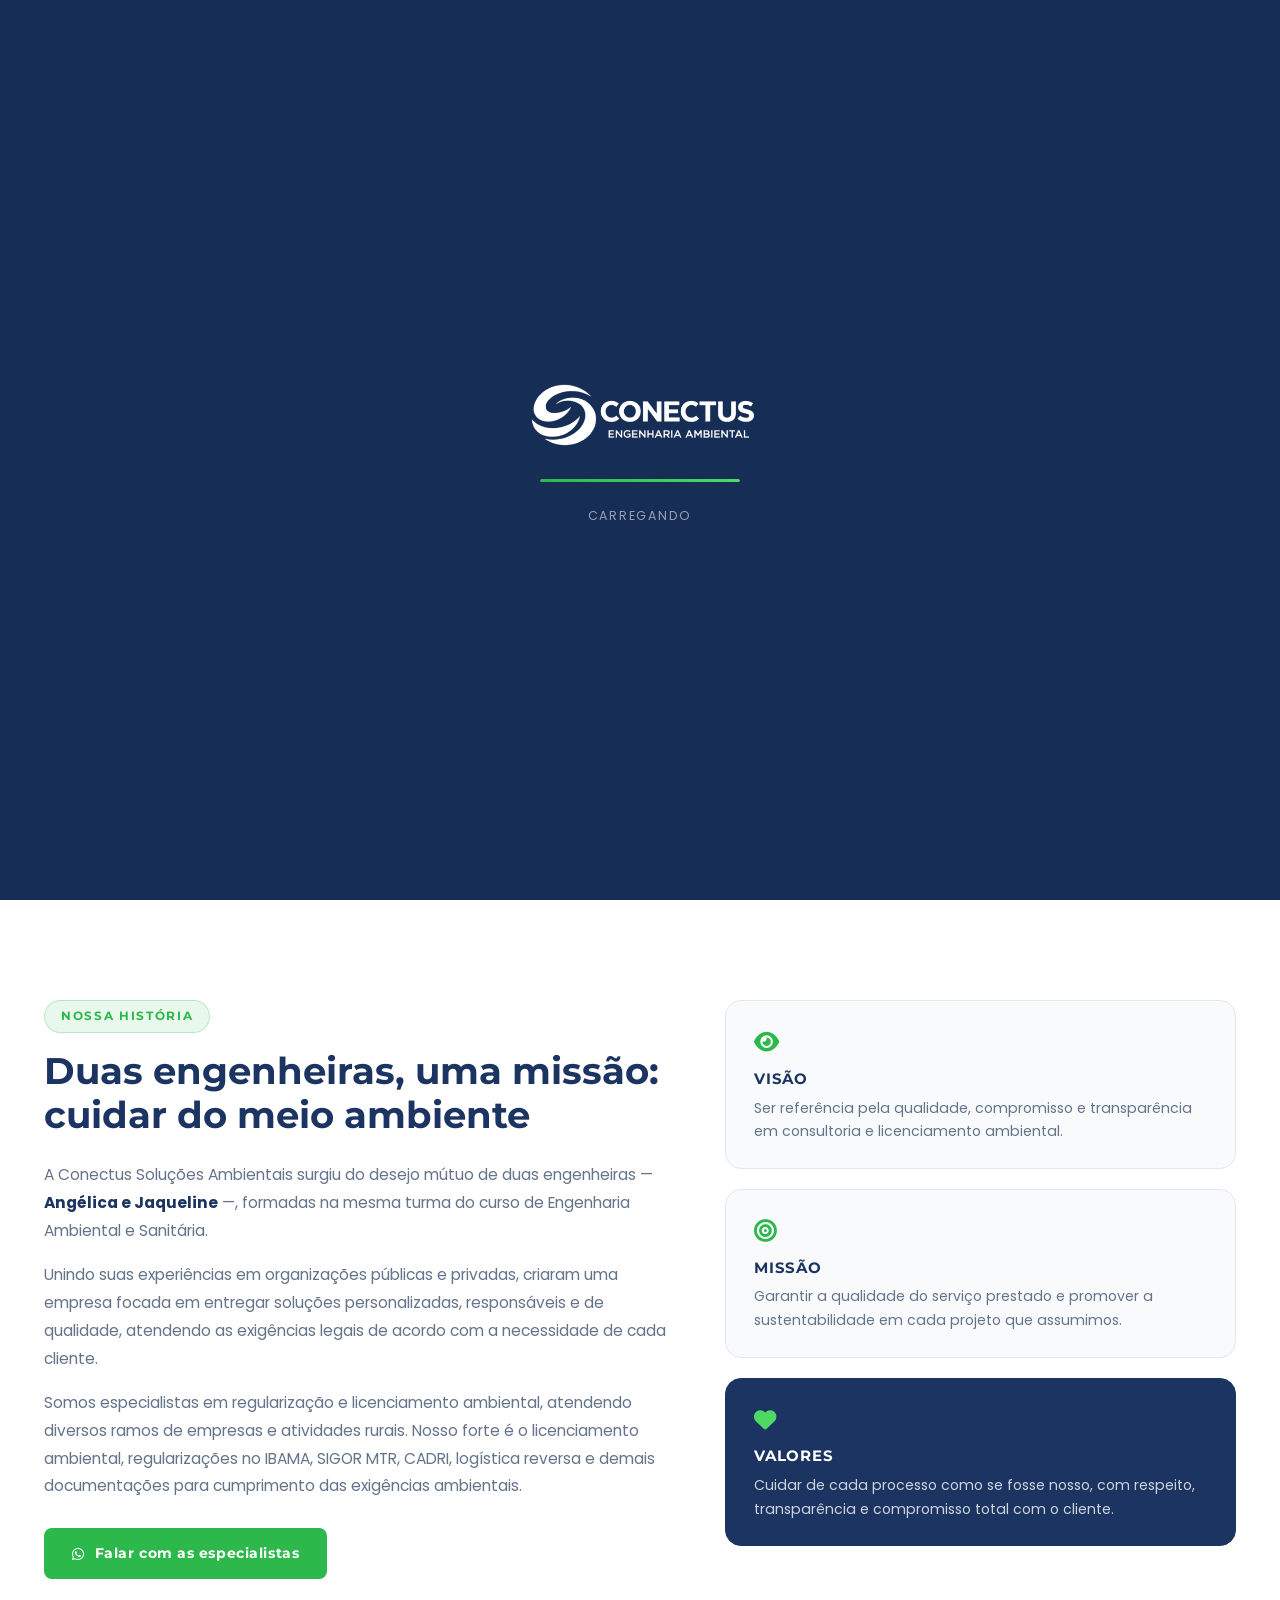
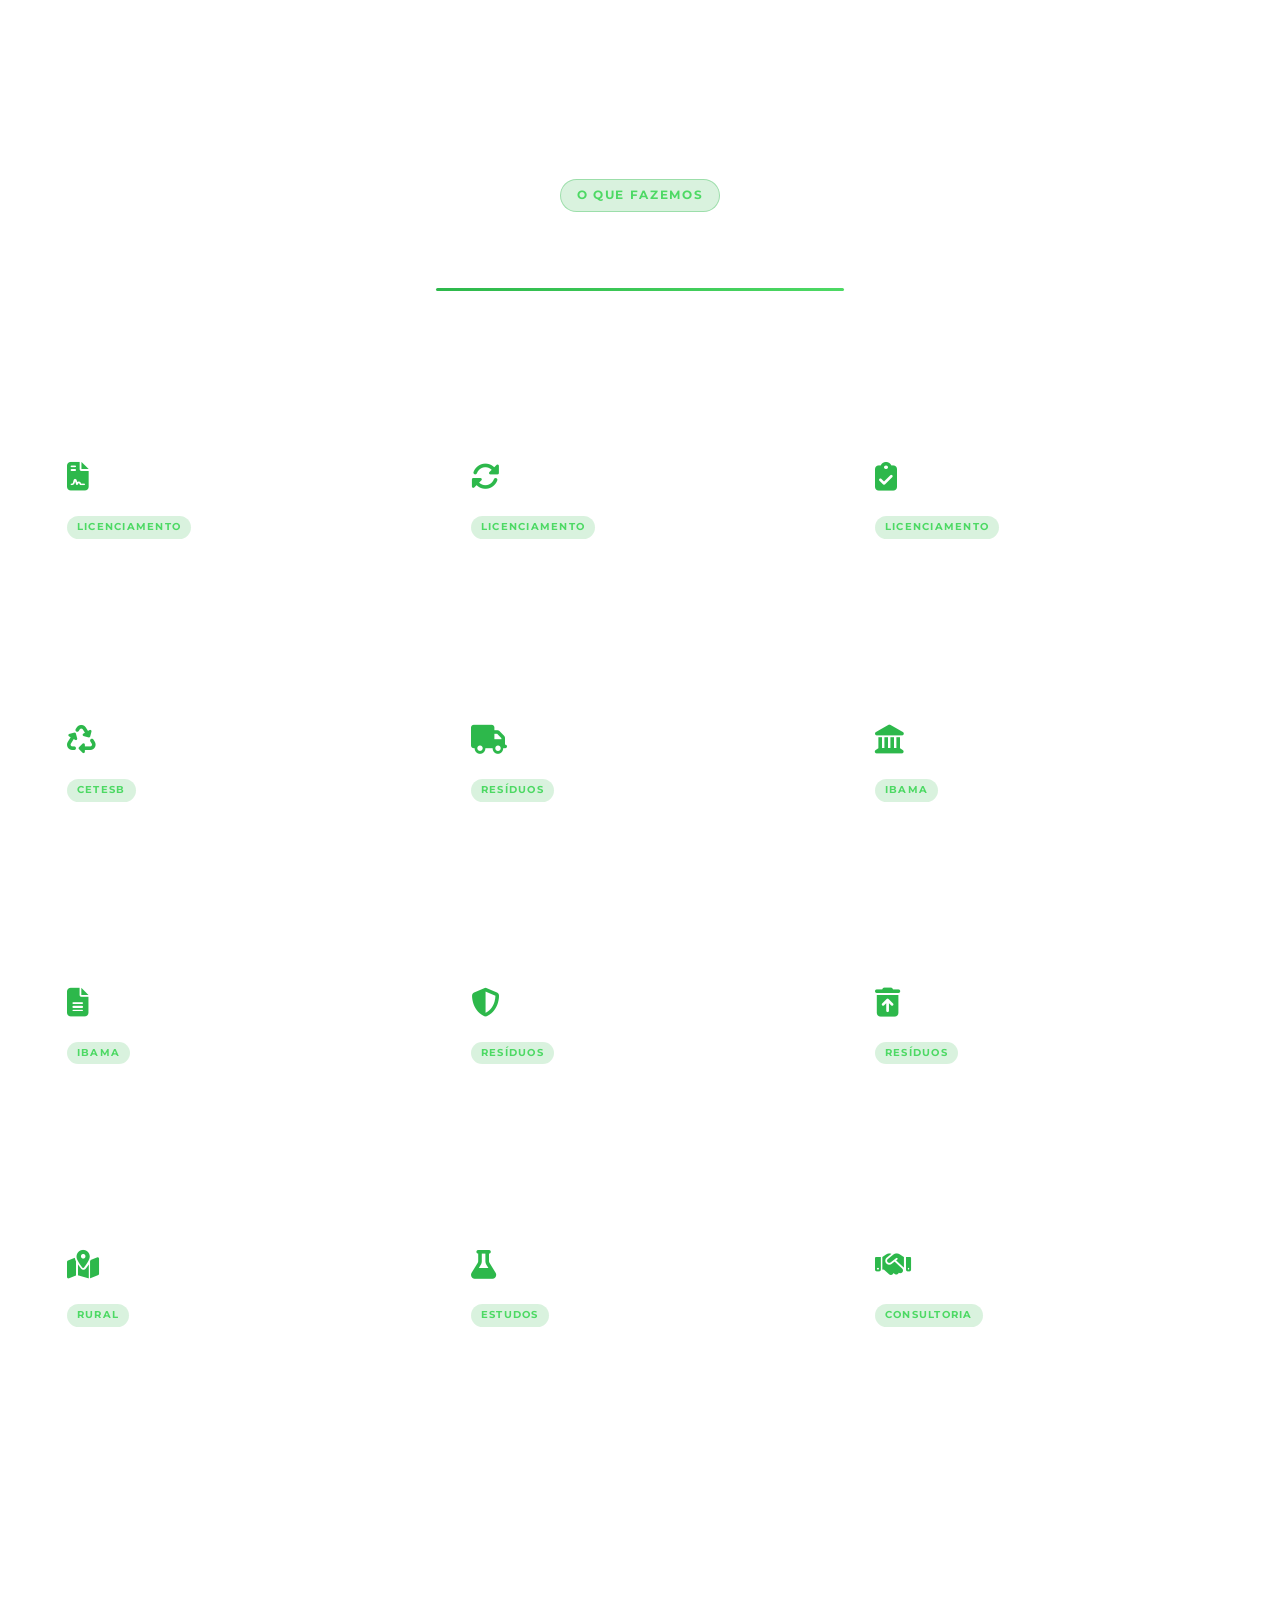
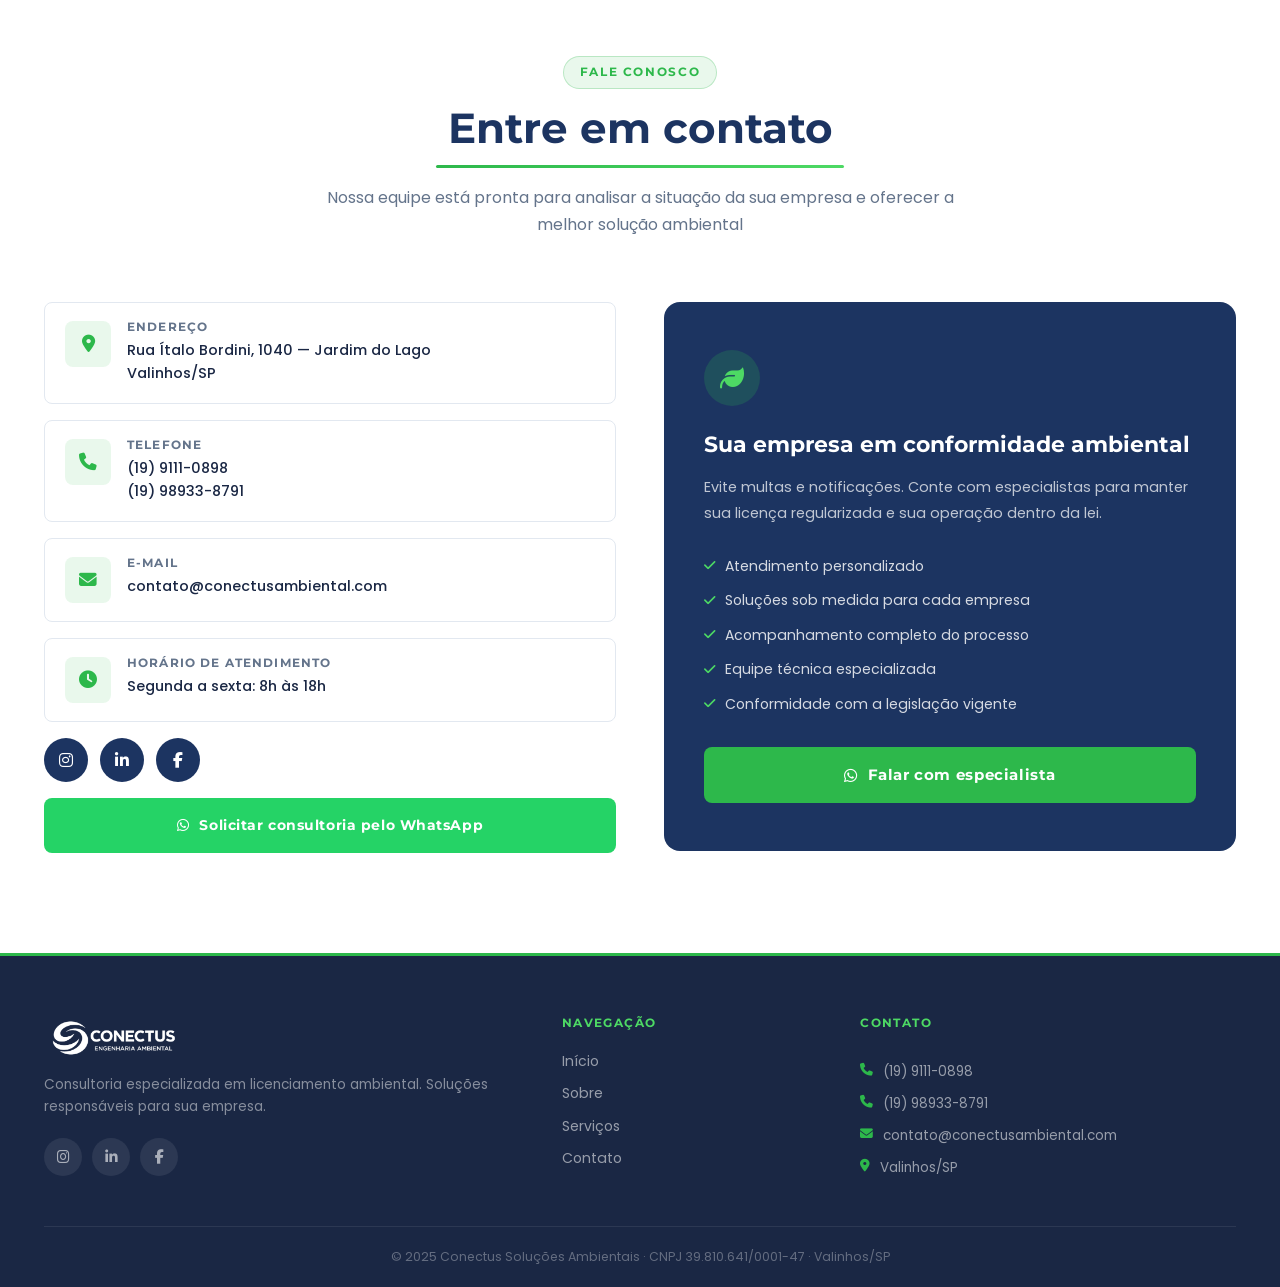
==== index.html @ 41ffc15d "update: loader com vídeo local de árvore crescendo" ====
<!DOCTYPE html>
<html lang="pt-BR">
<head>
  <meta charset="UTF-8">
  <meta name="viewport" content="width=device-width, initial-scale=1.0">
  <title>Conectus Soluções Ambientais</title>
  <meta name="description" content="Consultoria especializada em licenciamento ambiental, IBAMA, CETESB e regularização ambiental em Valinhos/SP. Soluções personalizadas e responsáveis para sua empresa.">
  <meta name="robots" content="index, follow">
  <meta name="theme-color" content="#1C3461">

  <!-- Open Graph -->
  <meta property="og:title" content="Conectus Soluções Ambientais">
  <meta property="og:description" content="Consultoria especializada em licenciamento ambiental, IBAMA, CETESB e regularização ambiental em Valinhos/SP.">
  <meta property="og:type" content="website">
  <meta property="og:url" content="https://conectusambiental.com.br/">
  <meta property="og:image" content="images/og-image.png">
  <meta property="og:locale" content="pt_BR">

  <!-- Twitter Card -->
  <meta name="twitter:card" content="summary_large_image">
  <meta name="twitter:title" content="Conectus Soluções Ambientais">
  <meta name="twitter:description" content="Consultoria especializada em licenciamento ambiental em Valinhos/SP.">
  <meta name="twitter:image" content="images/og-image.png">

  <!-- Favicon -->
  <link rel="icon" type="image/png" href="images/favicon.png">
  <link rel="apple-touch-icon" href="images/apple-touch-icon.png">

  <!-- Fonts -->
  <link rel="preconnect" href="https://fonts.googleapis.com">
  <link rel="preconnect" href="https://fonts.gstatic.com" crossorigin>
  <link href="https://fonts.googleapis.com/css2?family=Montserrat:wght@400;500;600;700;800&family=Poppins:wght@300;400;500;600&display=swap" rel="stylesheet">

  <!-- Icons -->
  <link rel="stylesheet" href="https://cdnjs.cloudflare.com/ajax/libs/font-awesome/6.5.0/css/all.min.css">

  <link rel="stylesheet" href="style.css">
</head>
<body>

  <!-- ===== LOADER ===== -->
  <div id="loader" aria-hidden="true">
    <video class="loader-video" autoplay muted loop playsinline>
      <source src="videos/Design sem nome.mp4" type="video/mp4">
    </video>
    <div class="loader-overlay"></div>
    <div class="loader-inner">
      <img src="images/logo.png" alt="Conectus Soluções Ambientais" class="loader-logo">
      <div class="loader-barra-wrap">
        <div class="loader-barra" id="loaderBarra"></div>
      </div>
      <p class="loader-txt">Carregando<span class="loader-dots"></span></p>
    </div>
  </div>

  <!-- ===== BARRA DE PROGRESSO DE SCROLL ===== -->
  <div id="scroll-progress" aria-hidden="true"></div>

  <!-- ===== HEADER ===== -->
  <header id="header">
    <div class="header-container">
      <a href="#inicio" class="logo" aria-label="Conectus Soluções Ambientais — Início">
        <img src="images/logo.png" alt="Conectus Soluções Ambientais" class="logo-img">
      </a>

      <nav class="desktop-nav" aria-label="Navegação principal">
        <a href="#inicio">Início</a>
        <a href="#sobre">Sobre</a>
        <a href="#servicos">Serviços</a>
        <a href="#contato">Contato</a>
      </nav>

      <a href="https://wa.me/5519991110898" class="header-whatsapp" target="_blank" rel="noopener noreferrer">
        <i class="fab fa-whatsapp" aria-hidden="true"></i> Fale conosco
      </a>

      <button class="menu-toggle" id="menuToggle" aria-label="Abrir menu" aria-expanded="false">
        <span></span><span></span><span></span>
      </button>
    </div>
  </header>

  <!-- ===== MENU MOBILE (irmão do header) ===== -->
  <nav id="navMenu" class="mobile-nav" aria-label="Menu mobile" aria-hidden="true">
    <a href="#inicio" class="nav-link">Início</a>
    <a href="#sobre" class="nav-link">Sobre</a>
    <a href="#servicos" class="nav-link">Serviços</a>
    <a href="#contato" class="nav-link">Contato</a>
    <a href="https://wa.me/5519991110898" class="nav-link nav-wpp" target="_blank" rel="noopener noreferrer">
      <i class="fab fa-whatsapp" aria-hidden="true"></i> WhatsApp
    </a>
  </nav>

  <!-- ===== HERO ===== -->
  <section id="inicio" class="hero">
    <div class="hero-overlay" aria-hidden="true"></div>
    <div class="hero-particulas" aria-hidden="true">
      <span></span><span></span><span></span><span></span>
      <span></span><span></span><span></span><span></span>
    </div>
    <div class="hero-conteudo">
      <div class="hero-badge">
        <i class="fas fa-leaf" aria-hidden="true"></i>
        Licenciamento ambiental especializado
      </div>
      <h1>
        <img src="images/logo.png" alt="Conectus Soluções Ambientais" class="hero-logo">
      </h1>
      <h2>Soluções responsáveis para regularização e licenciamento ambiental</h2>
      <p>Atendemos indústrias, empresas e atividades rurais com expertise técnica e compromisso com a sustentabilidade. Valinhos/SP e região.</p>
      <div class="hero-botoes">
        <a href="https://wa.me/5519991110898" class="btn-primario" target="_blank" rel="noopener noreferrer">
          <i class="fab fa-whatsapp" aria-hidden="true"></i> Solicitar consultoria
        </a>
        <a href="#servicos" class="btn-contorno">
          <i class="fas fa-th-large" aria-hidden="true"></i> Nossos serviços
        </a>
      </div>
      <div class="hero-stats">
        <div class="hero-stat">
          <strong data-target="20" data-prefix="+">+20</strong>
          <span>Tipos de serviços ambientais</span>
        </div>
        <div class="hero-stat-div" aria-hidden="true"></div>
        <div class="hero-stat">
          <strong data-target="100" data-suffix="%">100%</strong>
          <span>Soluções personalizadas</span>
        </div>
        <div class="hero-stat-div" aria-hidden="true"></div>
        <div class="hero-stat">
          <strong data-target="2">2</strong>
          <span>Engenheiras especializadas</span>
        </div>
      </div>
    </div>
  </section>

  <!-- ===== SOBRE ===== -->
  <section id="sobre" class="sobre">
    <div class="container">
      <div class="sobre-grid">

        <!-- Historia -->
        <div class="sobre-historia slide-esq">
          <span class="etiqueta">Nossa história</span>
          <h2>Duas engenheiras, uma missão: cuidar do meio ambiente</h2>
          <p>A Conectus Soluções Ambientais surgiu do desejo mútuo de duas engenheiras — <strong>Angélica e Jaqueline</strong> —, formadas na mesma turma do curso de Engenharia Ambiental e Sanitária.</p>
          <p>Unindo suas experiências em organizações públicas e privadas, criaram uma empresa focada em entregar soluções personalizadas, responsáveis e de qualidade, atendendo as exigências legais de acordo com a necessidade de cada cliente.</p>
          <p>Somos especialistas em regularização e licenciamento ambiental, atendendo diversos ramos de empresas e atividades rurais. Nosso forte é o licenciamento ambiental, regularizações no IBAMA, SIGOR MTR, CADRI, logística reversa e demais documentações para cumprimento das exigências ambientais.</p>
          <a href="https://wa.me/5519991110898" class="btn-primario" target="_blank" rel="noopener noreferrer">
            <i class="fab fa-whatsapp" aria-hidden="true"></i> Falar com as especialistas
          </a>
        </div>

        <!-- MVV -->
        <div class="sobre-mvv slide-dir">
          <div class="mvv-card fade-in">
            <div class="mvv-icone"><i class="fas fa-eye" aria-hidden="true"></i></div>
            <h3>Visão</h3>
            <p>Ser referência pela qualidade, compromisso e transparência em consultoria e licenciamento ambiental.</p>
          </div>
          <div class="mvv-card fade-in">
            <div class="mvv-icone"><i class="fas fa-bullseye" aria-hidden="true"></i></div>
            <h3>Missão</h3>
            <p>Garantir a qualidade do serviço prestado e promover a sustentabilidade em cada projeto que assumimos.</p>
          </div>
          <div class="mvv-card destaque fade-in">
            <div class="mvv-icone"><i class="fas fa-heart" aria-hidden="true"></i></div>
            <h3>Valores</h3>
            <p>Cuidar de cada processo como se fosse nosso, com respeito, transparência e compromisso total com o cliente.</p>
          </div>
        </div>

      </div>
    </div>
  </section>

  <!-- ===== SERVIÇOS ===== -->
  <section id="servicos" class="servicos">
    <div class="container">
      <div class="cabecalho-secao claro fade-in">
        <span class="etiqueta claro">O que fazemos</span>
        <h2>Serviços especializados</h2>
        <p>Soluções completas em regularização e licenciamento ambiental para empresas, indústrias e atividades rurais</p>
      </div>

      <div class="servicos-grid">

        <div class="servico-card fade-in">
          <div class="servico-icone"><i class="fas fa-file-contract" aria-hidden="true"></i></div>
          <span class="servico-categoria">Licenciamento</span>
          <h3>Licenciamento ambiental completo</h3>
          <p>Licença Prévia (LP), Licença de Instalação (LI) e Licença de Operação (LO). Acompanhamento de todo o processo junto aos órgãos competentes.</p>
        </div>

        <div class="servico-card fade-in">
          <div class="servico-icone"><i class="fas fa-rotate" aria-hidden="true"></i></div>
          <span class="servico-categoria">Licenciamento</span>
          <h3>Renovação de licença de operação</h3>
          <p>Assessoria completa para renovação da sua Licença de Operação dentro dos prazos legais, evitando multas e paralisações.</p>
        </div>

        <div class="servico-card fade-in">
          <div class="servico-icone"><i class="fas fa-clipboard-check" aria-hidden="true"></i></div>
          <span class="servico-categoria">Licenciamento</span>
          <h3>Licença simplificada e dispensa</h3>
          <p>Solicitação de Licença Simplificada e Dispensa de Licença Ambiental para atividades enquadradas nos critérios legais.</p>
        </div>

        <div class="servico-card fade-in">
          <div class="servico-icone"><i class="fas fa-recycle" aria-hidden="true"></i></div>
          <span class="servico-categoria">CETESB</span>
          <h3>CADRI (CETESB)</h3>
          <p>Solicitação do Certificado de Movimentação de Resíduos de Interesse Ambiental junto à CETESB com toda a documentação necessária.</p>
        </div>

        <div class="servico-card fade-in">
          <div class="servico-icone"><i class="fas fa-truck" aria-hidden="true"></i></div>
          <span class="servico-categoria">Resíduos</span>
          <h3>SIGOR MTR</h3>
          <p>Emissão e gestão de Manifestos de Transporte de Resíduos no sistema SIGOR/MTR do CETESB com conformidade total.</p>
        </div>

        <div class="servico-card fade-in">
          <div class="servico-icone"><i class="fas fa-landmark" aria-hidden="true"></i></div>
          <span class="servico-categoria">IBAMA</span>
          <h3>Cadastro e regularização no IBAMA</h3>
          <p>Cadastro no IBAMA, emissão de Certificado de Regularidade, regularização de taxas e atendimento a notificações e multas.</p>
        </div>

        <div class="servico-card fade-in">
          <div class="servico-icone"><i class="fas fa-file-lines" aria-hidden="true"></i></div>
          <span class="servico-categoria">IBAMA</span>
          <h3>RAPP — Relatório anual ao IBAMA</h3>
          <p>Elaboração e entrega do Relatório Anual de Atividades Potencialmente Poluidoras e Utilizadoras de Recursos Ambientais.</p>
        </div>

        <div class="servico-card fade-in">
          <div class="servico-icone"><i class="fas fa-shield-halved" aria-hidden="true"></i></div>
          <span class="servico-categoria">Resíduos</span>
          <h3>PGR (Norma P4.261 CETESB)</h3>
          <p>Elaboração do Programa de Gerenciamento de Riscos conforme exigências da norma P4.261 da CETESB.</p>
        </div>

        <div class="servico-card fade-in">
          <div class="servico-icone"><i class="fas fa-trash-can-arrow-up" aria-hidden="true"></i></div>
          <span class="servico-categoria">Resíduos</span>
          <h3>PGRS — Plano de gerenciamento de resíduos</h3>
          <p>Elaboração do Plano de Gerenciamento de Resíduos Sólidos conforme a Política Nacional de Resíduos Sólidos (Lei 12.305).</p>
        </div>

        <div class="servico-card fade-in">
          <div class="servico-icone"><i class="fas fa-map-location-dot" aria-hidden="true"></i></div>
          <span class="servico-categoria">Rural</span>
          <h3>CAR — Cadastro ambiental rural</h3>
          <p>Registro e adequação no Cadastro Ambiental Rural para propriedades e atividades agrícolas conforme o Código Florestal.</p>
        </div>

        <div class="servico-card fade-in">
          <div class="servico-icone"><i class="fas fa-flask" aria-hidden="true"></i></div>
          <span class="servico-categoria">Estudos</span>
          <h3>Estudos e projetos ambientais</h3>
          <p>Elaboração de estudos técnicos, EIA, RIMA e demais projetos ambientais exigidos pelos órgãos competentes.</p>
        </div>

        <div class="servico-card fade-in">
          <div class="servico-icone"><i class="fas fa-handshake" aria-hidden="true"></i></div>
          <span class="servico-categoria">Consultoria</span>
          <h3>Consultoria e assessoria ambiental</h3>
          <p>Orientação estratégica e acompanhamento contínuo para manter sua empresa em conformidade com a legislação ambiental.</p>
        </div>

      </div>
    </div>
  </section>

  <!-- ===== CONTATO ===== -->
  <section id="contato" class="contato">
    <div class="container">
      <div class="cabecalho-secao fade-in">
        <span class="etiqueta">Fale conosco</span>
        <h2>Entre em contato</h2>
        <p>Nossa equipe está pronta para analisar a situação da sua empresa e oferecer a melhor solução ambiental</p>
      </div>

      <div class="contato-grid">

        <!-- Info cards -->
        <div class="contato-info">

          <div class="contato-card">
            <div class="contato-icone"><i class="fas fa-map-marker-alt" aria-hidden="true"></i></div>
            <div>
              <h3>Endereço</h3>
              <p>Rua Ítalo Bordini, 1040 — Jardim do Lago<br>Valinhos/SP</p>
            </div>
          </div>

          <div class="contato-card">
            <div class="contato-icone"><i class="fas fa-phone" aria-hidden="true"></i></div>
            <div>
              <h3>Telefone</h3>
              <p>
                <a href="tel:+5519991110898">(19) 9111-0898</a><br>
                <a href="tel:+5519989338791">(19) 98933-8791</a>
              </p>
            </div>
          </div>

          <div class="contato-card">
            <div class="contato-icone"><i class="fas fa-envelope" aria-hidden="true"></i></div>
            <div>
              <h3>E-mail</h3>
              <p><a href="mailto:contato@conectusambiental.com">contato@conectusambiental.com</a></p>
            </div>
          </div>

          <div class="contato-card">
            <div class="contato-icone"><i class="fas fa-clock" aria-hidden="true"></i></div>
            <div>
              <h3>Horário de atendimento</h3>
              <p>Segunda a sexta: 8h às 18h</p>
            </div>
          </div>

          <div class="contato-redes">
            <a href="https://www.instagram.com/conectus.ambiental/" target="_blank" rel="noopener noreferrer" aria-label="Instagram da Conectus">
              <i class="fab fa-instagram" aria-hidden="true"></i>
            </a>
            <a href="https://www.linkedin.com/in/conectus-sa-b652531ab/" target="_blank" rel="noopener noreferrer" aria-label="LinkedIn da Conectus">
              <i class="fab fa-linkedin-in" aria-hidden="true"></i>
            </a>
            <a href="https://www.facebook.com/conectus.ambiental" target="_blank" rel="noopener noreferrer" aria-label="Facebook da Conectus">
              <i class="fab fa-facebook-f" aria-hidden="true"></i>
            </a>
          </div>

          <a href="https://wa.me/5519991110898" class="btn-wpp-cta" target="_blank" rel="noopener noreferrer">
            <i class="fab fa-whatsapp" aria-hidden="true"></i> Solicitar consultoria pelo WhatsApp
          </a>

        </div>

        <!-- CTA box -->
        <div class="contato-cta-box fade-in">
          <div class="cta-icone"><i class="fas fa-leaf" aria-hidden="true"></i></div>
          <h3>Sua empresa em conformidade ambiental</h3>
          <p>Evite multas e notificações. Conte com especialistas para manter sua licença regularizada e sua operação dentro da lei.</p>
          <ul class="cta-lista">
            <li><i class="fas fa-check" aria-hidden="true"></i> Atendimento personalizado</li>
            <li><i class="fas fa-check" aria-hidden="true"></i> Soluções sob medida para cada empresa</li>
            <li><i class="fas fa-check" aria-hidden="true"></i> Acompanhamento completo do processo</li>
            <li><i class="fas fa-check" aria-hidden="true"></i> Equipe técnica especializada</li>
            <li><i class="fas fa-check" aria-hidden="true"></i> Conformidade com a legislação vigente</li>
          </ul>
          <a href="https://wa.me/5519989338791" class="btn-primario btn-cta" target="_blank" rel="noopener noreferrer">
            <i class="fab fa-whatsapp" aria-hidden="true"></i> Falar com especialista
          </a>
        </div>

      </div>
    </div>
  </section>

  <!-- ===== FOOTER ===== -->
  <footer class="footer">
    <div class="container">
      <div class="footer-conteudo">

        <div class="footer-marca">
          <img src="images/logo.png" alt="Conectus Soluções Ambientais" class="footer-logo">
          <p>Consultoria especializada em licenciamento ambiental. Soluções responsáveis para sua empresa.</p>
          <div class="footer-social">
            <a href="https://www.instagram.com/conectus.ambiental/" target="_blank" rel="noopener noreferrer" aria-label="Instagram">
              <i class="fab fa-instagram" aria-hidden="true"></i>
            </a>
            <a href="https://www.linkedin.com/in/conectus-sa-b652531ab/" target="_blank" rel="noopener noreferrer" aria-label="LinkedIn">
              <i class="fab fa-linkedin-in" aria-hidden="true"></i>
            </a>
            <a href="https://www.facebook.com/conectus.ambiental" target="_blank" rel="noopener noreferrer" aria-label="Facebook">
              <i class="fab fa-facebook-f" aria-hidden="true"></i>
            </a>
          </div>
        </div>

        <div class="footer-links-col">
          <h4>Navegação</h4>
          <nav aria-label="Links do rodapé">
            <a href="#inicio">Início</a>
            <a href="#sobre">Sobre</a>
            <a href="#servicos">Serviços</a>
            <a href="#contato">Contato</a>
          </nav>
        </div>

        <div class="footer-contato-col">
          <h4>Contato</h4>
          <p><i class="fas fa-phone" aria-hidden="true"></i><a href="tel:+5519991110898">(19) 9111-0898</a></p>
          <p><i class="fas fa-phone" aria-hidden="true"></i><a href="tel:+5519989338791">(19) 98933-8791</a></p>
          <p><i class="fas fa-envelope" aria-hidden="true"></i><a href="mailto:contato@conectusambiental.com">contato@conectusambiental.com</a></p>
          <p><i class="fas fa-map-marker-alt" aria-hidden="true"></i>Valinhos/SP</p>
        </div>

      </div>
      <div class="footer-base">
        <p>© 2025 Conectus Soluções Ambientais · CNPJ 39.810.641/0001-47 · Valinhos/SP</p>
      </div>
    </div>
  </footer>

  <!-- ===== WHATSAPP FLUTUANTE ===== -->
  <a href="https://wa.me/5519991110898" class="whatsapp-flutuante" target="_blank" rel="noopener noreferrer" aria-label="Falar com a Conectus pelo WhatsApp">
    <i class="fab fa-whatsapp" aria-hidden="true"></i>
  </a>

  <!-- Rodapé MonteSite - Atualização Automática -->
  <div id="montesite-footer-badge"></div>
  <script src="https://vaabpicspdbolvutnscp.supabase.co/functions/v1/get-footer-iframe"></script>

  <script>
    // ===== LOADER =====
    const loader = document.getElementById('loader');
    const loaderBarra = document.getElementById('loaderBarra');
    if (loader && loaderBarra) {
      requestAnimationFrame(() => { loaderBarra.style.width = '100%'; });
      const tempoMinimo = new Promise(resolve => setTimeout(resolve, 4000));
      const paginaCarregada = new Promise(resolve => window.addEventListener('load', resolve, { once: true }));
      Promise.all([tempoMinimo, paginaCarregada]).then(() => {
        loader.classList.add('saindo');
        setTimeout(() => loader.remove(), 800);
      });
    }

    // ===== HEADER + SCROLL PROGRESS + ACTIVE NAV =====
    const header = document.getElementById('header');
    const progressBar = document.getElementById('scroll-progress');
    const sections = document.querySelectorAll('section[id]');
    const navLinks = document.querySelectorAll('.desktop-nav a');

    window.addEventListener('scroll', () => {
      const scrolled = window.scrollY;
      const total = document.documentElement.scrollHeight - window.innerHeight;
      if (progressBar) progressBar.style.width = (scrolled / total * 100) + '%';
      header.classList.toggle('rolado', scrolled > 60);
      let current = '';
      sections.forEach(s => { if (scrolled >= s.offsetTop - 120) current = s.getAttribute('id'); });
      navLinks.forEach(a => a.classList.toggle('ativo', a.getAttribute('href') === '#' + current));
    }, { passive: true });

    // ===== MENU MOBILE =====
    const menuToggle = document.getElementById('menuToggle');
    const navMenu = document.getElementById('navMenu');
    menuToggle.addEventListener('click', () => {
      const aberto = navMenu.classList.toggle('aberto');
      menuToggle.classList.toggle('ativo', aberto);
      menuToggle.setAttribute('aria-expanded', String(aberto));
      navMenu.setAttribute('aria-hidden', String(!aberto));
    });
    navMenu.querySelectorAll('.nav-link').forEach(link => {
      link.addEventListener('click', () => {
        navMenu.classList.remove('aberto');
        menuToggle.classList.remove('ativo');
        menuToggle.setAttribute('aria-expanded', 'false');
        navMenu.setAttribute('aria-hidden', 'true');
      });
    });

    // ===== OBSERVER GERAL (fade-in, slide-esq, slide-dir) =====
    const observer = new IntersectionObserver((entries) => {
      entries.forEach(e => {
        if (e.isIntersecting) { e.target.classList.add('visivel'); observer.unobserve(e.target); }
      });
    }, { threshold: 0.1 });
    document.querySelectorAll('.fade-in, .slide-esq, .slide-dir').forEach(el => observer.observe(el));

    // ===== STAGGER CARDS DE SERVIÇOS =====
    const servicosGrid = document.querySelector('.servicos-grid');
    if (servicosGrid) {
      new IntersectionObserver(([entry]) => {
        if (entry.isIntersecting) {
          servicosGrid.classList.add('animado');
          entry.target._obs && entry.target._obs.disconnect();
        }
      }, { threshold: 0.08 }).observe(servicosGrid);
    }

    // ===== UNDERLINE ANIMADO NOS TÍTULOS =====
    document.querySelectorAll('.cabecalho-secao').forEach(el => {
      new IntersectionObserver(([entry]) => {
        if (entry.isIntersecting) { el.classList.add('ativo'); }
      }, { threshold: 0.4 }).observe(el);
    });

    // ===== COUNTER ANIMATION =====
    function countUp(el) {
      const target = +el.dataset.target;
      const prefix = el.dataset.prefix || '';
      const suffix = el.dataset.suffix || '';
      const duration = 1600;
      const step = 16;
      const increment = target / (duration / step);
      let current = 0;
      const timer = setInterval(() => {
        current = Math.min(current + increment, target);
        el.textContent = prefix + Math.floor(current) + suffix;
        if (current >= target) clearInterval(timer);
      }, step);
    }
    document.querySelectorAll('[data-target]').forEach(el => {
      new IntersectionObserver(([entry]) => {
        if (entry.isIntersecting) { countUp(el); }
      }, { threshold: 0.5 }).observe(el);
    });

    // ===== RIPPLE =====
    document.querySelectorAll('.btn-primario, .btn-contorno, .btn-wpp-cta').forEach(btn => {
      btn.addEventListener('click', function(e) {
        const r = document.createElement('span');
        r.className = 'ripple';
        const rect = this.getBoundingClientRect();
        const size = Math.max(rect.width, rect.height);
        r.style.cssText = `width:${size}px;height:${size}px;left:${e.clientX - rect.left - size / 2}px;top:${e.clientY - rect.top - size / 2}px`;
        this.appendChild(r);
        setTimeout(() => r.remove(), 700);
      });
    });

    // ===== SITE PRONTO =====
    window.addEventListener('load', () => document.body.classList.add('site-pronto'));
  </script>
</body>
</html>
---- style.css ----
/* ============================================================
   Conectus Soluções Ambientais — CSS Principal
   Paleta: Azul #1C3461 · Verde #2DB84B · Branco #FFFFFF
   Fontes: Montserrat (títulos) + Poppins (corpo)
   ============================================================ */

/* ===== RESET & VARIÁVEIS ===== */
*, *::before, *::after { margin: 0; padding: 0; box-sizing: border-box; }

:root {
  --azul:         #1C3461;
  --azul-medio:   #2452A5;
  --azul-claro:   #3B82F6;
  --azul-bg:      #EFF6FF;

  --verde:        #2DB84B;
  --verde-escuro: #1E8A35;
  --verde-claro:  #4DD964;
  --verde-bg:     rgba(45, 184, 75, 0.10);

  --branco:       #FFFFFF;
  --branco-off:   #F8FAFC;
  --cinza-bg:     #F1F5F9;
  --cinza-claro:  #94A3B8;
  --cinza:        #64748B;
  --cinza-escuro: #334155;
  --texto:        #1A2744;

  --fonte-titulo: 'Montserrat', sans-serif;
  --fonte-corpo:  'Poppins', sans-serif;

  --radius:    8px;
  --radius-lg: 16px;
  --sombra:    0 4px 20px rgba(0,0,0,0.08);
  --sombra-lg: 0 8px 40px rgba(0,0,0,0.12);
  --transicao: 0.3s ease;
}

html {
  scroll-behavior: smooth;
  scroll-padding-top: 80px;
  overflow-x: hidden;
}

body {
  font-family: var(--fonte-corpo);
  background: var(--branco);
  color: var(--texto);
  line-height: 1.6;
  overflow-x: hidden;
}

/* ===== TIPOGRAFIA ===== */
h1, h2, h3, h4 {
  font-family: var(--fonte-titulo);
  font-weight: 700;
  line-height: 1.2;
}

a { text-decoration: none; color: inherit; }
img { display: block; max-width: 100%; }
button { cursor: pointer; border: none; background: none; font-family: inherit; }

/* ===== CONTAINER ===== */
.container {
  width: 100%;
  max-width: 1240px;
  margin: 0 auto;
  padding: 0 24px;
}

/* ===== ETIQUETA ===== */
.etiqueta {
  display: inline-block;
  font-family: var(--fonte-titulo);
  font-size: 0.74rem;
  font-weight: 700;
  letter-spacing: 0.14em;
  text-transform: uppercase;
  color: var(--verde);
  background: var(--verde-bg);
  padding: 6px 16px;
  border-radius: 99px;
  border: 1px solid rgba(45, 184, 75, 0.25);
  margin-bottom: 16px;
}
.etiqueta.claro {
  color: var(--verde-claro);
  background: rgba(45, 184, 75, 0.18);
  border-color: rgba(45, 184, 75, 0.35);
}

/* ===== CABEÇALHO DE SEÇÃO ===== */
.cabecalho-secao {
  text-align: center;
  max-width: 680px;
  margin: 0 auto 64px;
}
.cabecalho-secao h2 {
  font-size: clamp(1.8rem, 4vw, 2.6rem);
  color: var(--azul);
  margin-bottom: 16px;
  line-height: 1.15;
}
.cabecalho-secao.claro h2 { color: var(--branco); }
.cabecalho-secao p {
  color: var(--cinza);
  font-size: 1rem;
  line-height: 1.7;
}
.cabecalho-secao.claro p { color: rgba(255,255,255,0.72); }

/* ===== BOTÕES ===== */
.btn-primario,
.btn-contorno {
  display: inline-flex;
  align-items: center;
  gap: 10px;
  padding: 14px 28px;
  border-radius: var(--radius);
  font-family: var(--fonte-titulo);
  font-size: 0.88rem;
  font-weight: 700;
  letter-spacing: 0.04em;
  cursor: pointer;
  transition: transform var(--transicao), box-shadow var(--transicao), background var(--transicao);
  position: relative;
  overflow: hidden;
}
.btn-primario {
  background: var(--verde);
  color: var(--branco);
}
.btn-primario:hover {
  background: var(--verde-escuro);
  transform: translateY(-2px);
  box-shadow: 0 6px 24px rgba(45, 184, 75, 0.4);
}
.btn-contorno {
  background: transparent;
  color: var(--branco);
  border: 2px solid rgba(255,255,255,0.5);
}
.btn-contorno:hover {
  border-color: var(--branco);
  background: rgba(255,255,255,0.12);
  transform: translateY(-2px);
}

/* Ripple */
.ripple {
  position: absolute;
  border-radius: 50%;
  background: rgba(255,255,255,0.28);
  transform: scale(0);
  animation: rippleAnim 0.65s linear;
  pointer-events: none;
}
@keyframes rippleAnim { to { transform: scale(4); opacity: 0; } }

/* ===== FADE-IN ===== */
.fade-in {
  opacity: 0;
  transform: translateY(24px);
  transition: opacity 0.65s ease, transform 0.65s ease;
}
.fade-in.visivel {
  opacity: 1;
  transform: none;
}
@media (prefers-reduced-motion: reduce) {
  .fade-in, .fade-in.visivel { opacity: 1; transform: none; transition: none; }
}

/* ===== HEADER ===== */
#header {
  position: fixed;
  top: 0; left: 0; right: 0;
  z-index: 1000;
  background: transparent;
  transition: background var(--transicao), box-shadow var(--transicao), backdrop-filter var(--transicao);
}
#header.rolado {
  background: rgba(28, 52, 97, 0.96);
  backdrop-filter: blur(14px);
  box-shadow: 0 2px 24px rgba(0,0,0,0.22);
}

.header-container {
  display: flex;
  align-items: center;
  justify-content: space-between;
  gap: 24px;
  padding: 18px 24px;
  max-width: 1240px;
  margin: 0 auto;
}

.logo-img {
  height: 48px;
  width: auto;
  filter: brightness(0) invert(1);
  transition: opacity var(--transicao);
}
.logo:hover .logo-img { opacity: 0.85; }

.desktop-nav {
  display: flex;
  gap: 36px;
}
.desktop-nav a {
  font-family: var(--fonte-titulo);
  font-size: 0.82rem;
  font-weight: 600;
  letter-spacing: 0.08em;
  text-transform: uppercase;
  color: rgba(255,255,255,0.82);
  position: relative;
  padding-bottom: 4px;
  transition: color var(--transicao);
}
.desktop-nav a::after {
  content: '';
  position: absolute;
  bottom: 0; left: 0;
  width: 0; height: 2px;
  background: var(--verde);
  transition: width var(--transicao);
}
.desktop-nav a:hover,
.desktop-nav a.ativo { color: var(--branco); }
.desktop-nav a:hover::after,
.desktop-nav a.ativo::after { width: 100%; }

.header-whatsapp {
  display: flex;
  align-items: center;
  gap: 8px;
  background: var(--verde);
  color: var(--branco);
  font-family: var(--fonte-titulo);
  font-size: 0.8rem;
  font-weight: 700;
  letter-spacing: 0.05em;
  text-transform: uppercase;
  padding: 10px 20px;
  border-radius: var(--radius);
  transition: background var(--transicao), transform var(--transicao), box-shadow var(--transicao);
}
.header-whatsapp:hover {
  background: var(--verde-escuro);
  transform: translateY(-1px);
  box-shadow: 0 4px 16px rgba(45, 184, 75, 0.4);
}

/* ===== MENU TOGGLE ===== */
.menu-toggle {
  display: none;
  flex-direction: column;
  gap: 5px;
  padding: 4px;
  z-index: 1001;
}
.menu-toggle span {
  display: block;
  width: 26px;
  height: 2px;
  background: var(--branco);
  border-radius: 2px;
  transition: transform 0.35s ease, opacity 0.35s ease;
}
.menu-toggle.ativo span:nth-child(1) { transform: translateY(7px) rotate(45deg); }
.menu-toggle.ativo span:nth-child(2) { opacity: 0; }
.menu-toggle.ativo span:nth-child(3) { transform: translateY(-7px) rotate(-45deg); }

/* ===== MENU MOBILE ===== */
.mobile-nav {
  position: fixed;
  top: 0; right: -100%;
  width: min(320px, 85vw);
  height: 100dvh;
  background: var(--azul);
  display: flex;
  flex-direction: column;
  justify-content: center;
  align-items: center;
  gap: 6px;
  z-index: 999;
  transition: right 0.4s cubic-bezier(0.4, 0, 0.2, 1);
  border-left: 3px solid var(--verde);
}
.mobile-nav.aberto { right: 0; }

.mobile-nav .nav-link {
  font-family: var(--fonte-titulo);
  font-size: 1.15rem;
  font-weight: 700;
  letter-spacing: 0.08em;
  text-transform: uppercase;
  color: rgba(255,255,255,0.8);
  padding: 12px 40px;
  width: 100%;
  text-align: center;
  transition: color var(--transicao), background var(--transicao);
}
.mobile-nav .nav-link:hover {
  color: var(--branco);
  background: rgba(45, 184, 75, 0.15);
}
.mobile-nav .nav-wpp {
  margin-top: 16px;
  color: var(--verde-claro) !important;
  font-size: 1rem !important;
  display: flex;
  align-items: center;
  justify-content: center;
  gap: 8px;
}

/* ===== HERO ===== */
.hero {
  position: relative;
  min-height: 100dvh;
  display: flex;
  align-items: center;
  padding: 120px 0 80px;
  background:
    linear-gradient(135deg, rgba(28, 52, 97, 0.93) 0%, rgba(28, 52, 97, 0.72) 100%),
    url('https://images.unsplash.com/photo-1448375240586-882707db888b?w=1920&q=80&auto=format&fit=crop')
    center / cover no-repeat;
  background-attachment: fixed, fixed;
}

.hero-overlay {
  position: absolute;
  inset: 0;
  background:
    radial-gradient(ellipse at 75% 50%, rgba(45, 184, 75, 0.14) 0%, transparent 58%),
    linear-gradient(to bottom, transparent 55%, rgba(28, 52, 97, 0.35) 100%);
  pointer-events: none;
}

.hero-conteudo {
  position: relative;
  z-index: 1;
  width: 100%;
  max-width: 1240px;
  margin: 0 auto;
  padding: 0 24px;
}

.hero-badge {
  display: inline-flex;
  align-items: center;
  gap: 8px;
  font-family: var(--fonte-titulo);
  font-size: 0.74rem;
  font-weight: 700;
  letter-spacing: 0.14em;
  text-transform: uppercase;
  color: var(--verde-claro);
  background: rgba(45, 184, 75, 0.18);
  border: 1px solid rgba(45, 184, 75, 0.38);
  padding: 8px 20px;
  border-radius: 99px;
  margin-bottom: 28px;
}

.hero-logo {
  height: 80px;
  width: auto;
  filter: brightness(0) invert(1);
  margin-bottom: 28px;
}

.hero h2 {
  font-size: clamp(1.8rem, 4.5vw, 3.2rem);
  font-weight: 700;
  color: var(--branco);
  max-width: 700px;
  margin-bottom: 20px;
  line-height: 1.15;
}

.hero > .hero-conteudo > p {
  font-size: clamp(0.95rem, 1.8vw, 1.05rem);
  color: rgba(255,255,255,0.76);
  max-width: 540px;
  margin-bottom: 36px;
  line-height: 1.78;
}

.hero-botoes {
  display: flex;
  gap: 16px;
  flex-wrap: wrap;
  margin-bottom: 60px;
}

.hero-stats {
  display: flex;
  align-items: center;
  gap: 36px;
  flex-wrap: wrap;
}
.hero-stat strong {
  display: block;
  font-family: var(--fonte-titulo);
  font-size: 2rem;
  font-weight: 800;
  color: var(--verde-claro);
  line-height: 1;
}
.hero-stat span {
  font-size: 0.76rem;
  color: rgba(255,255,255,0.62);
  text-transform: uppercase;
  letter-spacing: 0.07em;
}
.hero-stat-div {
  width: 1px;
  height: 40px;
  background: rgba(255,255,255,0.2);
}

/* Hero animations */
.hero-badge,
.hero h1,
.hero h2,
.hero > .hero-conteudo > p,
.hero-botoes,
.hero-stats { opacity: 0; }

.site-pronto .hero-badge { animation: subirFade 0.6s ease both 0.08s; }
.site-pronto .hero h1    { animation: subirFade 0.65s ease both 0.22s; }
.site-pronto .hero h2    { animation: subirFade 0.7s ease both 0.38s; }
.site-pronto .hero > .hero-conteudo > p { animation: subirFade 0.7s ease both 0.54s; }
.site-pronto .hero-botoes { animation: subirFade 0.7s ease both 0.68s; }
.site-pronto .hero-stats  { animation: subirFade 0.7s ease both 0.82s; }

@keyframes subirFade {
  from { opacity: 0; transform: translateY(22px); }
  to   { opacity: 1; transform: translateY(0); }
}

/* ===== SOBRE ===== */
.sobre {
  padding: 100px 0;
  background:
    linear-gradient(rgba(248, 250, 252, 0.88), rgba(248, 250, 252, 0.88)),
    url('https://images.unsplash.com/photo-1466611653911-95081537e5b7?w=1920&q=80&auto=format&fit=crop')
    center / cover no-repeat;
  background-attachment: fixed, fixed;
}

.sobre-grid {
  display: grid;
  grid-template-columns: 1.1fr 0.9fr;
  gap: 80px;
  align-items: start;
}

.sobre-historia h2 {
  font-size: clamp(1.7rem, 3.5vw, 2.3rem);
  color: var(--azul);
  margin-bottom: 24px;
  line-height: 1.2;
}
.sobre-historia p {
  color: var(--cinza);
  font-size: 0.97rem;
  margin-bottom: 16px;
  line-height: 1.8;
}
.sobre-historia strong { color: var(--azul); }
.sobre-historia .btn-primario { margin-top: 12px; }

.sobre-mvv {
  display: flex;
  flex-direction: column;
  gap: 20px;
}

.mvv-card {
  background: var(--branco-off);
  border: 1px solid #E2E8F0;
  border-radius: var(--radius-lg);
  padding: 24px 28px;
  transition: transform var(--transicao), box-shadow var(--transicao), border-color var(--transicao);
}
.mvv-card:hover {
  transform: translateX(6px);
  box-shadow: var(--sombra);
  border-color: rgba(45, 184, 75, 0.32);
}
.mvv-card.destaque {
  background: var(--azul);
  border-color: var(--azul);
}
.mvv-card.destaque:hover { border-color: var(--verde); }
.mvv-card.destaque .mvv-icone { color: var(--verde-claro); }
.mvv-card.destaque h3 { color: var(--branco); }
.mvv-card.destaque p  { color: rgba(255,255,255,0.78); }

.mvv-icone {
  font-size: 1.4rem;
  color: var(--verde);
  margin-bottom: 10px;
}
.mvv-card h3 {
  font-family: var(--fonte-titulo);
  font-size: 0.92rem;
  font-weight: 700;
  text-transform: uppercase;
  letter-spacing: 0.06em;
  color: var(--azul);
  margin-bottom: 8px;
}
.mvv-card p {
  font-size: 0.88rem;
  color: var(--cinza);
  line-height: 1.68;
  margin: 0;
}

/* ===== SERVIÇOS ===== */
.servicos {
  padding: 100px 0;
  background:
    linear-gradient(rgba(28, 52, 97, 0.87), rgba(28, 52, 97, 0.87)),
    url('https://images.unsplash.com/photo-1473448912268-2022ce9509d8?w=1920&q=80&auto=format&fit=crop')
    center / cover no-repeat;
  background-attachment: fixed, fixed;
}

.servicos-grid {
  display: grid;
  grid-template-columns: repeat(4, 1fr);
  gap: 20px;
}

.servico-card {
  background: rgba(255,255,255,0.05);
  border: 1px solid rgba(255,255,255,0.1);
  border-radius: var(--radius-lg);
  padding: 28px 22px;
  transition: background var(--transicao), border-color var(--transicao), transform var(--transicao);
}
.servico-card:hover {
  background: rgba(45, 184, 75, 0.1);
  border-color: rgba(45, 184, 75, 0.42);
  transform: translateY(-4px);
}

.servico-icone {
  font-size: 1.8rem;
  color: var(--verde);
  margin-bottom: 12px;
  transition: transform var(--transicao), color var(--transicao);
}
.servico-card:hover .servico-icone {
  transform: scale(1.1);
  color: var(--verde-claro);
}

.servico-categoria {
  display: inline-block;
  font-family: var(--fonte-titulo);
  font-size: 0.65rem;
  font-weight: 700;
  letter-spacing: 0.12em;
  text-transform: uppercase;
  color: var(--verde-claro);
  background: rgba(45, 184, 75, 0.18);
  padding: 3px 10px;
  border-radius: 99px;
  margin-bottom: 10px;
}

.servico-card h3 {
  font-family: var(--fonte-titulo);
  font-size: 0.9rem;
  font-weight: 700;
  color: var(--branco);
  margin-bottom: 8px;
  line-height: 1.3;
}
.servico-card p {
  font-size: 0.8rem;
  color: rgba(255,255,255,0.62);
  line-height: 1.65;
}

/* ===== CONTATO ===== */
.contato {
  padding: 100px 0;
  background:
    linear-gradient(rgba(241, 245, 249, 0.90), rgba(241, 245, 249, 0.90)),
    url('https://images.unsplash.com/photo-1501854140801-50d01698950b?w=1920&q=80&auto=format&fit=crop')
    center / cover no-repeat;
  background-attachment: fixed, fixed;
}

.contato-grid {
  display: grid;
  grid-template-columns: 1fr 1fr;
  gap: 48px;
  align-items: start;
}

.contato-info {
  display: flex;
  flex-direction: column;
  gap: 16px;
}

.contato-card {
  display: flex;
  align-items: flex-start;
  gap: 16px;
  background: var(--branco);
  border: 1px solid #E2E8F0;
  border-radius: var(--radius);
  padding: 18px 20px;
  transition: border-color var(--transicao), transform var(--transicao), box-shadow var(--transicao);
}
.contato-card:hover {
  border-color: rgba(45, 184, 75, 0.38);
  transform: translateX(4px);
  box-shadow: var(--sombra);
}

.contato-icone {
  width: 46px;
  height: 46px;
  background: var(--verde-bg);
  border-radius: var(--radius);
  display: flex;
  align-items: center;
  justify-content: center;
  font-size: 1.1rem;
  color: var(--verde);
  flex-shrink: 0;
  transition: background var(--transicao), color var(--transicao);
}
.contato-card:hover .contato-icone {
  background: var(--verde);
  color: var(--branco);
}

.contato-card h3 {
  font-family: var(--fonte-titulo);
  font-size: 0.72rem;
  font-weight: 700;
  text-transform: uppercase;
  letter-spacing: 0.1em;
  color: var(--cinza);
  margin-bottom: 4px;
}
.contato-card p,
.contato-card a {
  font-size: 0.9rem;
  color: var(--texto);
  font-weight: 500;
  line-height: 1.6;
}
.contato-card a:hover { color: var(--verde); }

.contato-redes {
  display: flex;
  gap: 12px;
}
.contato-redes a {
  width: 44px;
  height: 44px;
  background: var(--azul);
  border-radius: 50%;
  display: flex;
  align-items: center;
  justify-content: center;
  color: var(--branco);
  font-size: 1rem;
  transition: background var(--transicao), transform var(--transicao);
}
.contato-redes a:hover {
  background: var(--verde);
  transform: translateY(-3px);
}

.btn-wpp-cta {
  display: flex;
  align-items: center;
  justify-content: center;
  gap: 10px;
  background: #25D366;
  color: var(--branco);
  font-family: var(--fonte-titulo);
  font-size: 0.88rem;
  font-weight: 700;
  letter-spacing: 0.04em;
  padding: 16px;
  border-radius: var(--radius);
  transition: background var(--transicao), transform var(--transicao), box-shadow var(--transicao);
  position: relative;
  overflow: hidden;
}
.btn-wpp-cta:hover {
  background: #1FB255;
  transform: translateY(-2px);
  box-shadow: 0 6px 24px rgba(37, 211, 102, 0.38);
}

/* CTA Box */
.contato-cta-box {
  background: var(--azul);
  border-radius: var(--radius-lg);
  padding: 48px 40px;
}

.cta-icone {
  width: 56px;
  height: 56px;
  background: rgba(45, 184, 75, 0.2);
  border-radius: 50%;
  display: flex;
  align-items: center;
  justify-content: center;
  font-size: 1.5rem;
  color: var(--verde-claro);
  margin-bottom: 24px;
}

.contato-cta-box h3 {
  font-family: var(--fonte-titulo);
  font-size: 1.4rem;
  font-weight: 700;
  color: var(--branco);
  margin-bottom: 16px;
  line-height: 1.3;
}
.contato-cta-box > p {
  font-size: 0.9rem;
  color: rgba(255,255,255,0.72);
  line-height: 1.78;
  margin-bottom: 28px;
}

.cta-lista {
  list-style: none;
  display: flex;
  flex-direction: column;
  gap: 12px;
  margin-bottom: 32px;
}
.cta-lista li {
  display: flex;
  align-items: center;
  gap: 10px;
  font-size: 0.88rem;
  color: rgba(255,255,255,0.82);
}
.cta-lista li i {
  color: var(--verde-claro);
  font-size: 0.82rem;
  flex-shrink: 0;
}

.btn-cta {
  width: 100%;
  justify-content: center;
  font-size: 0.95rem;
  padding: 16px;
}

/* ===== FOOTER ===== */
.footer {
  background: var(--texto);
  border-top: 3px solid var(--verde);
  padding: 60px 0 0;
}

.footer-conteudo {
  display: grid;
  grid-template-columns: 1.5fr 0.8fr 1.2fr;
  gap: 48px;
  padding-bottom: 48px;
  border-bottom: 1px solid rgba(255,255,255,0.08);
}

.footer-logo {
  height: 44px;
  width: auto;
  filter: brightness(0) invert(1);
  margin-bottom: 14px;
}
.footer-marca > p {
  font-size: 0.85rem;
  color: rgba(255,255,255,0.48);
  margin-bottom: 20px;
  line-height: 1.65;
}

.footer-social {
  display: flex;
  gap: 10px;
}
.footer-social a {
  width: 38px;
  height: 38px;
  background: rgba(255,255,255,0.08);
  border-radius: 50%;
  display: flex;
  align-items: center;
  justify-content: center;
  color: rgba(255,255,255,0.6);
  font-size: 0.9rem;
  transition: background var(--transicao), color var(--transicao), transform var(--transicao);
}
.footer-social a:hover {
  background: var(--verde);
  color: var(--branco);
  transform: translateY(-2px);
}

.footer-links-col h4,
.footer-contato-col h4 {
  font-family: var(--fonte-titulo);
  font-size: 0.74rem;
  font-weight: 700;
  text-transform: uppercase;
  letter-spacing: 0.12em;
  color: var(--verde-claro);
  margin-bottom: 20px;
}

.footer-links-col nav {
  display: flex;
  flex-direction: column;
  gap: 10px;
}
.footer-links-col a {
  font-size: 0.88rem;
  color: rgba(255,255,255,0.55);
  transition: color var(--transicao), padding-left var(--transicao);
}
.footer-links-col a:hover {
  color: var(--branco);
  padding-left: 6px;
}

.footer-contato-col {
  display: flex;
  flex-direction: column;
  gap: 12px;
}
.footer-contato-col p {
  display: flex;
  align-items: flex-start;
  gap: 10px;
  font-size: 0.84rem;
  color: rgba(255,255,255,0.55);
  line-height: 1.5;
}
.footer-contato-col i {
  color: var(--verde);
  margin-top: 2px;
  font-size: 0.8rem;
  flex-shrink: 0;
}
.footer-contato-col a {
  color: rgba(255,255,255,0.55);
  transition: color var(--transicao);
}
.footer-contato-col a:hover { color: var(--verde-claro); }

.footer-base {
  text-align: center;
  padding: 20px 0;
}
.footer-base p {
  font-size: 0.78rem;
  color: rgba(255,255,255,0.32);
}

/* ===== WHATSAPP FLUTUANTE ===== */
.whatsapp-flutuante {
  position: fixed;
  bottom: 28px;
  right: 28px;
  width: 56px;
  height: 56px;
  background: #25D366;
  border-radius: 50%;
  display: flex;
  align-items: center;
  justify-content: center;
  font-size: 1.6rem;
  color: var(--branco);
  box-shadow: 0 4px 20px rgba(37, 211, 102, 0.42);
  z-index: 900;
  transition: transform var(--transicao), box-shadow var(--transicao);
}
.whatsapp-flutuante:hover {
  transform: scale(1.08);
  box-shadow: 0 6px 28px rgba(37, 211, 102, 0.58);
}

/* ===== LOADER ===== */
#loader {
  position: fixed;
  inset: 0;
  background: var(--azul);
  display: flex;
  align-items: center;
  justify-content: center;
  z-index: 9998;
  transition: opacity 0.8s ease, visibility 0.8s ease;
}
#loader.saindo { opacity: 0; visibility: hidden; }

.loader-video {
  position: absolute;
  inset: 0;
  width: 100%;
  height: 100%;
  object-fit: cover;
  z-index: 0;
}
.loader-overlay {
  position: absolute;
  inset: 0;
  background: rgba(20, 44, 82, 0.70);
  z-index: 1;
}

.loader-inner {
  position: relative;
  z-index: 2;
  display: flex;
  flex-direction: column;
  align-items: center;
  gap: 24px;
}
.loader-logo {
  height: 80px;
  width: auto;
  filter: brightness(0) invert(1);
  animation: loaderPulso 1.5s ease-in-out infinite;
}
@keyframes loaderPulso {
  0%, 100% { opacity: 1; transform: scale(1); }
  50%       { opacity: 0.65; transform: scale(0.94); }
}
.loader-barra-wrap {
  width: 200px;
  height: 3px;
  background: rgba(255,255,255,0.14);
  border-radius: 99px;
  overflow: hidden;
}
.loader-barra {
  height: 100%;
  width: 0%;
  background: linear-gradient(90deg, var(--verde), var(--verde-claro));
  border-radius: 99px;
  transition: width 3.8s cubic-bezier(0.4, 0, 0.2, 1);
}
.loader-txt {
  color: rgba(255,255,255,0.55);
  font-size: 0.78rem;
  letter-spacing: 0.14em;
  text-transform: uppercase;
}
.loader-dots::after {
  content: '';
  animation: loaderDots 1.2s steps(4, end) infinite;
}
@keyframes loaderDots {
  0%   { content: ''; }
  25%  { content: '.'; }
  50%  { content: '..'; }
  75%  { content: '...'; }
}

/* ===== SCROLL PROGRESS ===== */
#scroll-progress {
  position: fixed;
  top: 0; left: 0;
  height: 3px;
  width: 0%;
  background: linear-gradient(90deg, var(--verde), var(--verde-claro));
  z-index: 9999;
  transition: width 0.1s linear;
}

/* ===== HERO PARTÍCULAS ===== */
.hero-particulas {
  position: absolute;
  inset: 0;
  pointer-events: none;
  z-index: 0;
  overflow: hidden;
}
.hero-particulas span {
  position: absolute;
  bottom: -20px;
  border-radius: 50%;
  background: rgba(45, 184, 75, 0.22);
  animation: flutuar linear infinite;
}
.hero-particulas span:nth-child(1) { width: 8px;  height: 8px;  left: 8%;  animation-duration: 12s; animation-delay: 0s;   }
.hero-particulas span:nth-child(2) { width: 14px; height: 14px; left: 20%; animation-duration: 17s; animation-delay: 3s;   }
.hero-particulas span:nth-child(3) { width: 6px;  height: 6px;  left: 35%; animation-duration: 10s; animation-delay: 1.5s; }
.hero-particulas span:nth-child(4) { width: 10px; height: 10px; left: 50%; animation-duration: 14s; animation-delay: 5s;   }
.hero-particulas span:nth-child(5) { width: 16px; height: 16px; left: 63%; animation-duration: 19s; animation-delay: 2s;   }
.hero-particulas span:nth-child(6) { width: 7px;  height: 7px;  left: 75%; animation-duration: 11s; animation-delay: 6s;   }
.hero-particulas span:nth-child(7) { width: 12px; height: 12px; left: 85%; animation-duration: 15s; animation-delay: 4s;   }
.hero-particulas span:nth-child(8) { width: 5px;  height: 5px;  left: 93%; animation-duration: 9s;  animation-delay: 7s;   }

@keyframes flutuar {
  0%   { transform: translateY(0) scale(0.5); opacity: 0; }
  8%   { opacity: 1; }
  92%  { opacity: 1; }
  100% { transform: translateY(-110vh) scale(1); opacity: 0; }
}

/* ===== ANIMAÇÕES DIRECIONAIS ===== */
.slide-esq {
  opacity: 0;
  transform: translateX(-44px);
  transition: opacity 0.75s ease, transform 0.75s ease;
}
.slide-dir {
  opacity: 0;
  transform: translateX(44px);
  transition: opacity 0.75s ease, transform 0.75s ease;
}
.slide-esq.visivel,
.slide-dir.visivel {
  opacity: 1;
  transform: none;
}

/* ===== STAGGER CARDS DE SERVIÇOS ===== */
.servico-card { opacity: 0; transform: translateY(28px); }

.servicos-grid.animado .servico-card {
  animation: cardEntra 0.55s ease forwards;
}
@keyframes cardEntra {
  to { opacity: 1; transform: none; }
}
.servicos-grid.animado .servico-card:nth-child(1)  { animation-delay: 0.00s; }
.servicos-grid.animado .servico-card:nth-child(2)  { animation-delay: 0.07s; }
.servicos-grid.animado .servico-card:nth-child(3)  { animation-delay: 0.14s; }
.servicos-grid.animado .servico-card:nth-child(4)  { animation-delay: 0.21s; }
.servicos-grid.animado .servico-card:nth-child(5)  { animation-delay: 0.28s; }
.servicos-grid.animado .servico-card:nth-child(6)  { animation-delay: 0.35s; }
.servicos-grid.animado .servico-card:nth-child(7)  { animation-delay: 0.42s; }
.servicos-grid.animado .servico-card:nth-child(8)  { animation-delay: 0.49s; }
.servicos-grid.animado .servico-card:nth-child(9)  { animation-delay: 0.56s; }
.servicos-grid.animado .servico-card:nth-child(10) { animation-delay: 0.63s; }
.servicos-grid.animado .servico-card:nth-child(11) { animation-delay: 0.70s; }
.servicos-grid.animado .servico-card:nth-child(12) { animation-delay: 0.77s; }

/* ===== UNDERLINE ANIMADO NOS TÍTULOS ===== */
.cabecalho-secao h2::after {
  content: '';
  display: block;
  height: 3px;
  background: linear-gradient(90deg, var(--verde), var(--verde-claro));
  width: 0;
  border-radius: 2px;
  margin: 12px auto 0;
  transition: width 0.9s cubic-bezier(0.4, 0, 0.2, 1) 0.25s;
}
.cabecalho-secao.ativo h2::after { width: 60%; }

/* ===== GLOW NOS ÍCONES DOS SERVIÇOS ===== */
.servico-icone {
  transition: transform var(--transicao), color var(--transicao), filter var(--transicao);
}
.servico-card:hover .servico-icone {
  filter: drop-shadow(0 0 10px rgba(77, 217, 100, 0.65));
}

/* ===== PULSO DE BORDA NO CARD VALORES ===== */
.mvv-card.destaque {
  animation: pulsarBorda 3.5s ease-in-out infinite;
}
@keyframes pulsarBorda {
  0%, 100% { box-shadow: 0 0 0 0 rgba(45, 184, 75, 0); }
  50%       { box-shadow: 0 0 0 5px rgba(45, 184, 75, 0.3); }
}
.mvv-card.destaque:hover { animation: none; }

/* ===== RESPONSIVIDADE ===== */

/* ≥ 1800px — 4K / ultrawide */
@media (min-width: 1800px) {
  .container { padding: 0 40px; }
  .servicos-grid { grid-template-columns: repeat(4, 1fr); }
  .hero h2 { font-size: 3.6rem; }
  .hero-logo { height: 96px; }
}

/* 1400 – 1799px — Full HD+ */
@media (min-width: 1400px) and (max-width: 1799px) {
  .servicos-grid { grid-template-columns: repeat(4, 1fr); }
}

/* 1100 – 1399px — HD / widescreen */
@media (min-width: 1100px) and (max-width: 1399px) {
  .servicos-grid { grid-template-columns: repeat(3, 1fr); }
  .sobre-grid { gap: 56px; }
}

/* ≤ 1100px — tablet landscape */
@media (max-width: 1100px) {
  .desktop-nav { gap: 24px; }
  .desktop-nav a { font-size: 0.78rem; }

  .sobre-grid { grid-template-columns: 1fr; gap: 48px; }

  .servicos-grid { grid-template-columns: repeat(3, 1fr); }

  .footer-conteudo { grid-template-columns: 1fr 1fr; gap: 36px; }
  .footer-marca { grid-column: 1 / -1; }
}

/* ≤ 900px — tablets portrait */
@media (max-width: 900px) {
  .desktop-nav,
  .header-whatsapp { display: none; }
  .menu-toggle { display: flex; }

  .hero { padding: 100px 0 70px; }
  .hero-logo { height: 68px; }
  .hero h2 { font-size: clamp(1.7rem, 6vw, 2.8rem); }
  .hero-stats { gap: 24px; }

  .servicos-grid { grid-template-columns: repeat(2, 1fr); }

  .contato-grid { grid-template-columns: 1fr; }

  .footer-conteudo { grid-template-columns: 1fr; gap: 28px; text-align: center; }
  .footer-marca { grid-column: auto; }
  .footer-social { justify-content: center; }
  .footer-links-col nav { align-items: center; }
  .footer-contato-col { align-items: center; }
  .footer-contato-col p { justify-content: center; }
}

/* ≤ 768px — tablet pequeno / mobile grande */
@media (max-width: 768px) {
  .servicos-grid { grid-template-columns: repeat(2, 1fr); }
  .cabecalho-secao { margin-bottom: 44px; }

  .hero-botoes { flex-direction: column; align-items: stretch; }
  .hero-botoes .btn-primario,
  .hero-botoes .btn-contorno { justify-content: center; }

  .contato-cta-box { padding: 36px 28px; }
}

/* ≤ 768px — ocultar partículas em mobile */
@media (max-width: 768px) {
  .hero-particulas { display: none; }
}

/* ≤ 600px — mobile */
@media (max-width: 600px) {
  .hero { padding: 90px 0 60px; }
  .hero-logo { height: 56px; }
  .hero h2 { font-size: clamp(1.5rem, 7vw, 2.2rem); }
  .hero-botoes .btn-primario,
  .hero-botoes .btn-contorno { width: 100%; justify-content: center; }
  .hero-stat strong { font-size: 1.6rem; }
  .hero-stats { gap: 16px; }
  .hero-stat-div { height: 30px; }

  .sobre, .servicos, .contato { padding: 72px 0; }
  .cabecalho-secao { margin-bottom: 36px; }

  .servicos-grid { grid-template-columns: repeat(2, 1fr); gap: 14px; }
  .servico-card { padding: 22px 16px; }

  .contato-cta-box { padding: 28px 20px; }
  .contato-cta-box h3 { font-size: 1.2rem; }

  .whatsapp-flutuante { bottom: 20px; right: 20px; width: 52px; height: 52px; font-size: 1.4rem; }
}

/* ≤ 480px — mobile padrão */
@media (max-width: 480px) {
  .container { padding: 0 16px; }
  .header-container { padding: 14px 16px; }
  .logo-img { height: 38px; }

  .servicos-grid { grid-template-columns: 1fr; }

  .hero-stats { flex-direction: column; align-items: flex-start; gap: 14px; }
  .hero-stat-div { display: none; }

  .btn-primario, .btn-contorno { width: 100%; justify-content: center; }
}

/* ≤ 360px — mobile pequeno */
@media (max-width: 360px) {
  .logo-img { height: 32px; }
  .hero-logo { height: 48px; }
  .footer-contato-col p { font-size: 0.78rem; }
}

/* ===== DESATIVAR PARALLAX EM MOBILE/TABLET ===== */
@media (max-width: 1023px) {
  .hero,
  .sobre,
  .servicos,
  .contato {
    background-attachment: scroll, scroll;
  }
}
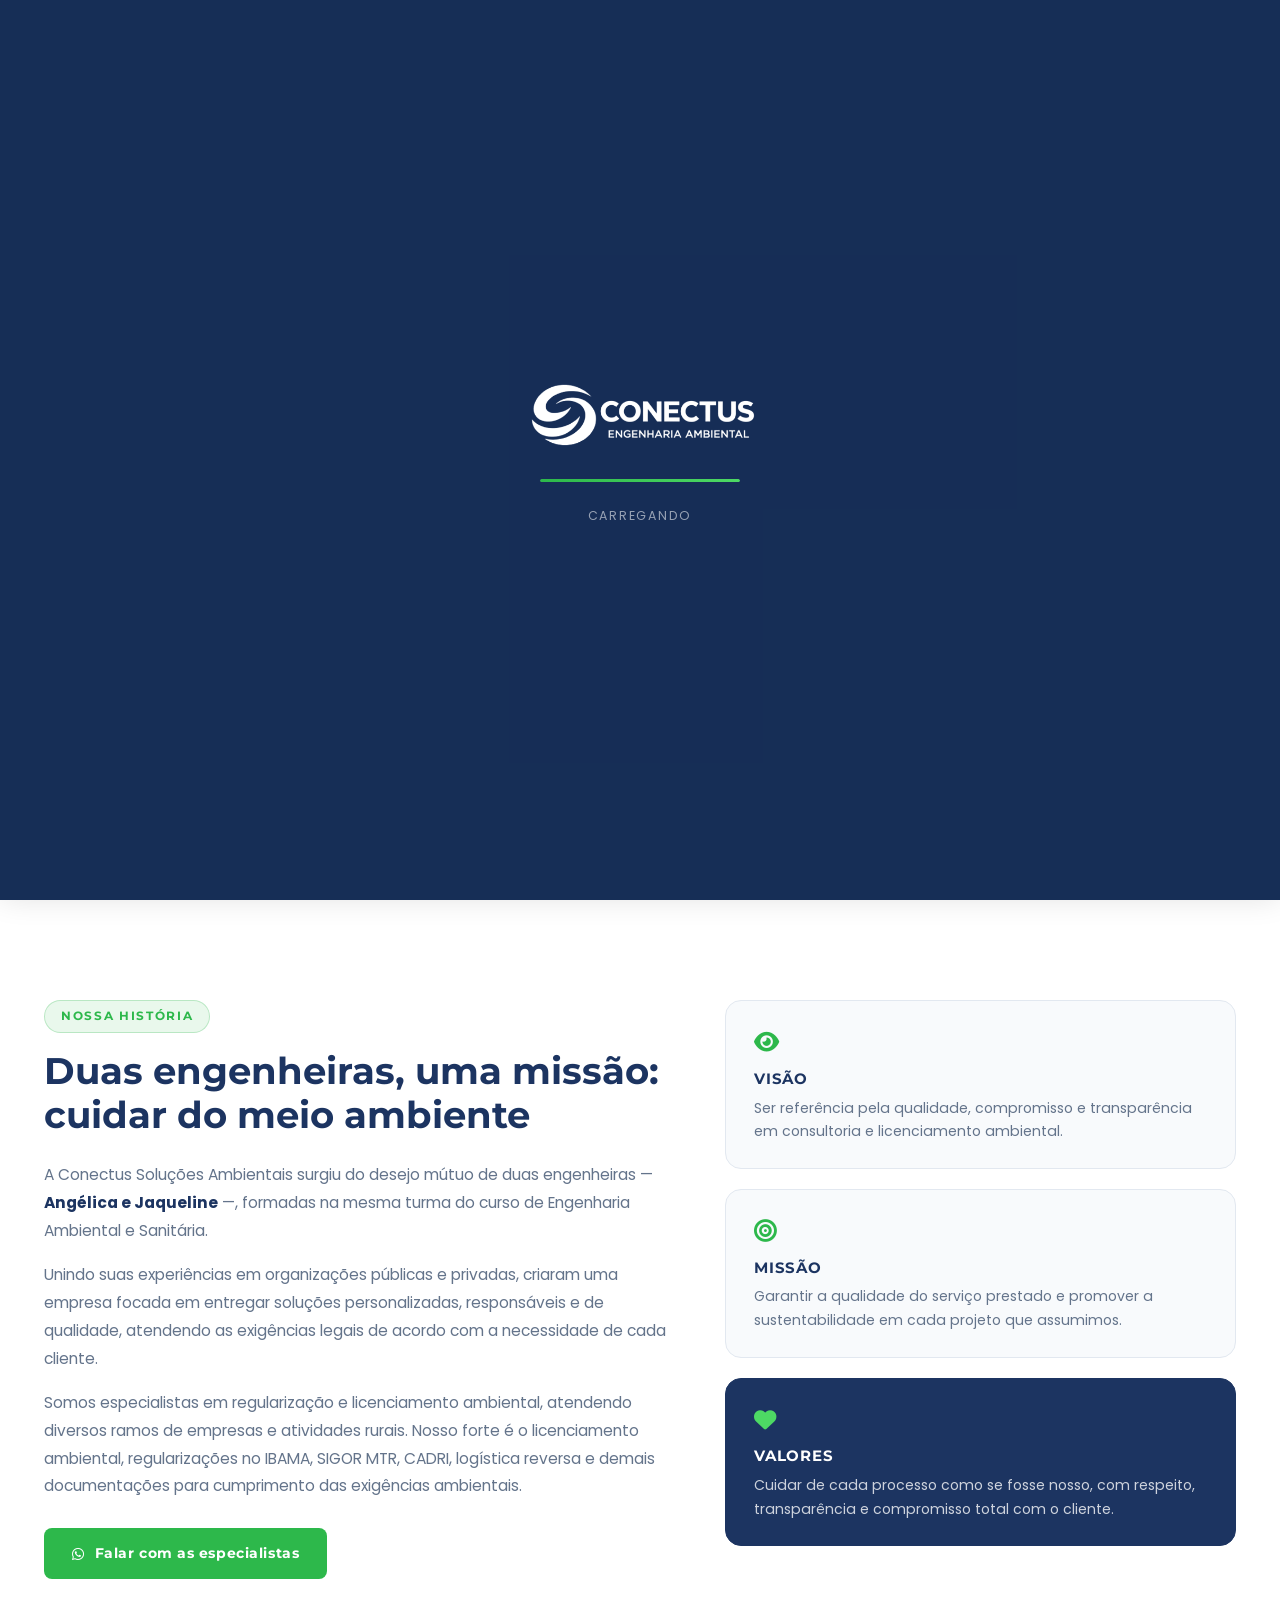
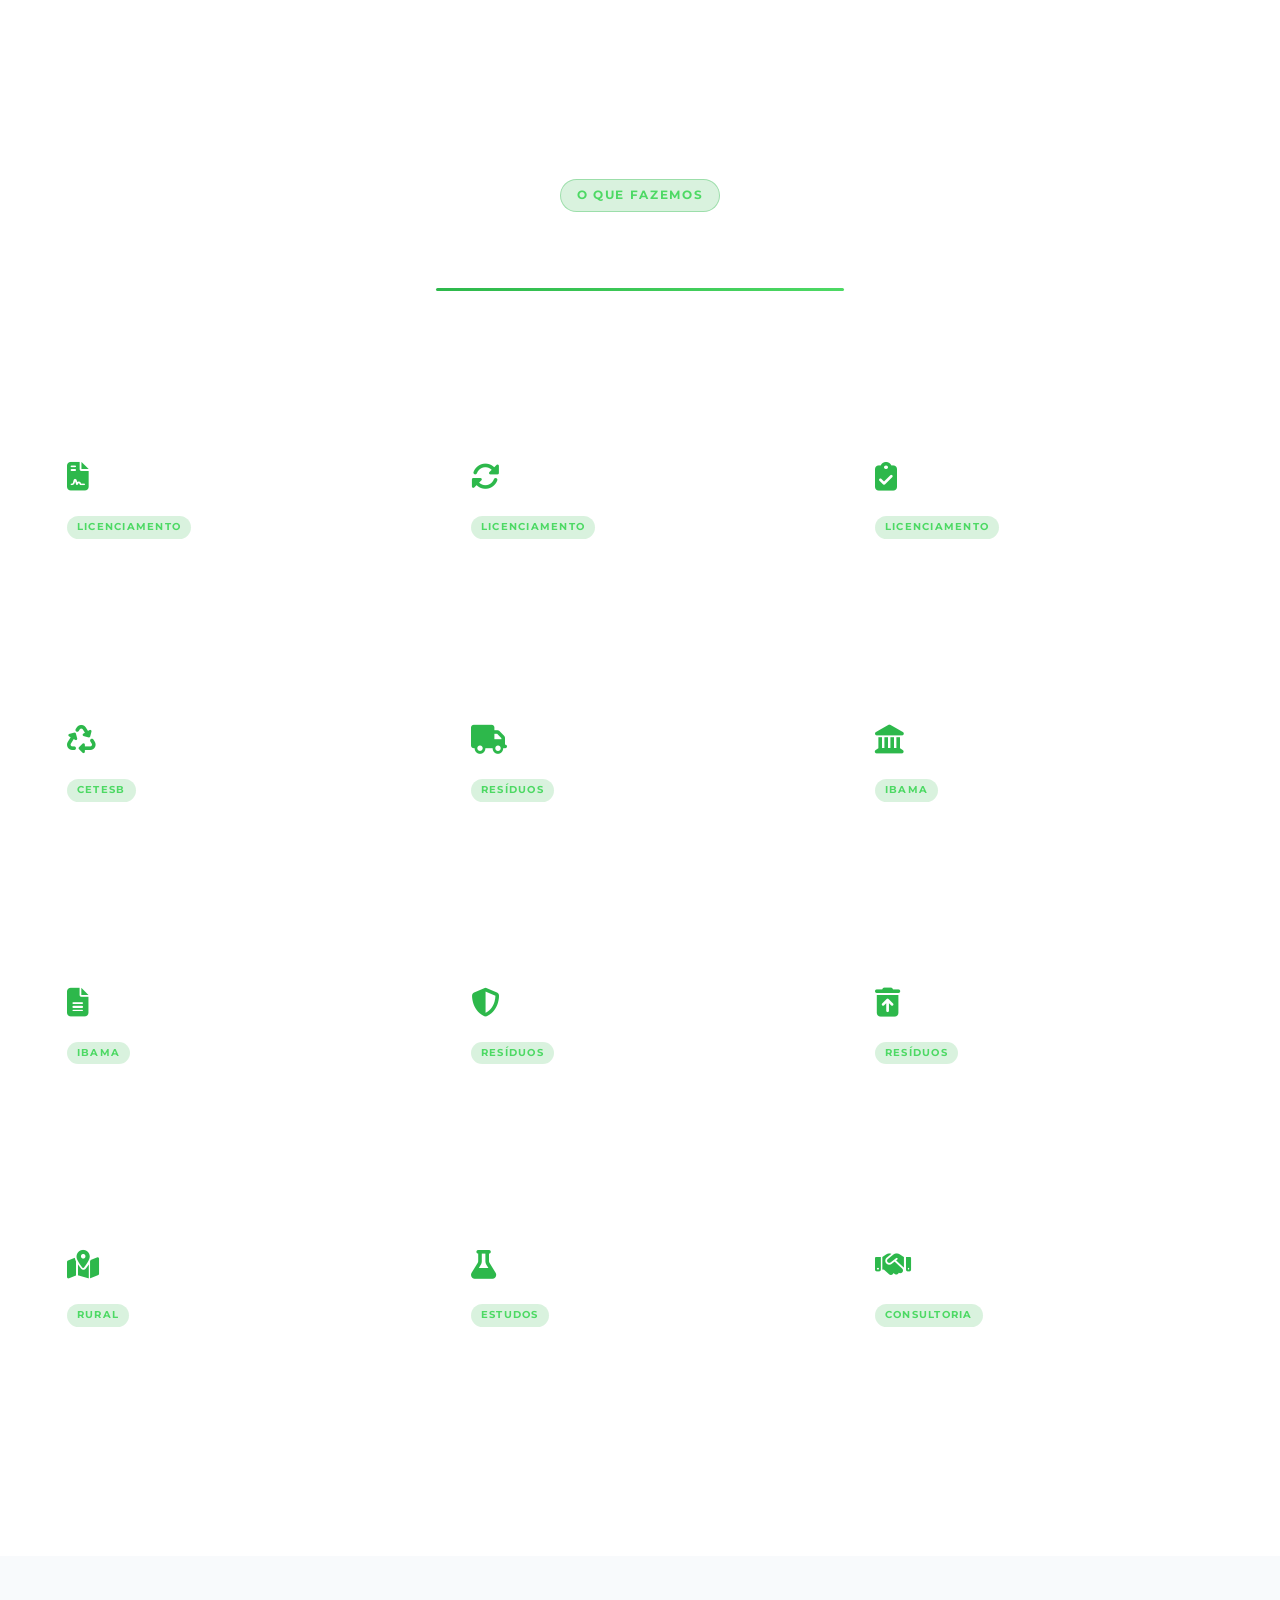
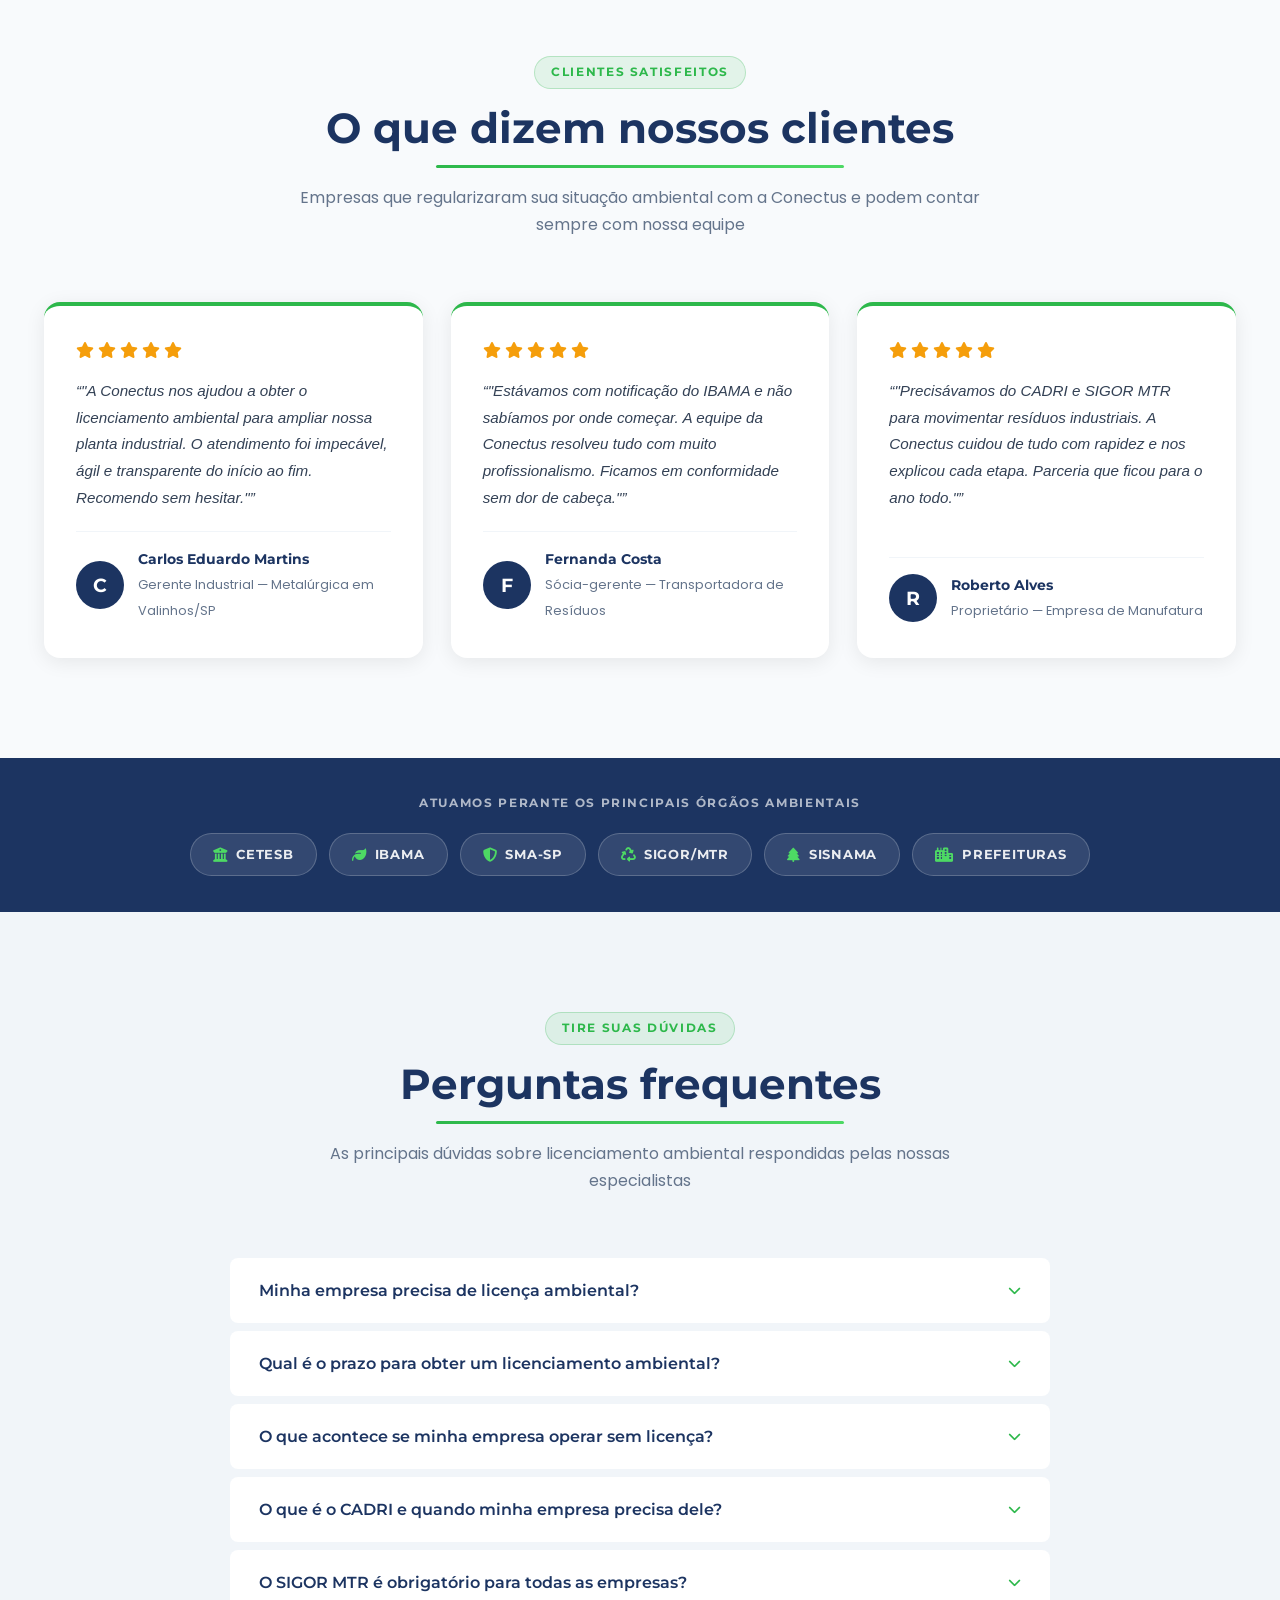
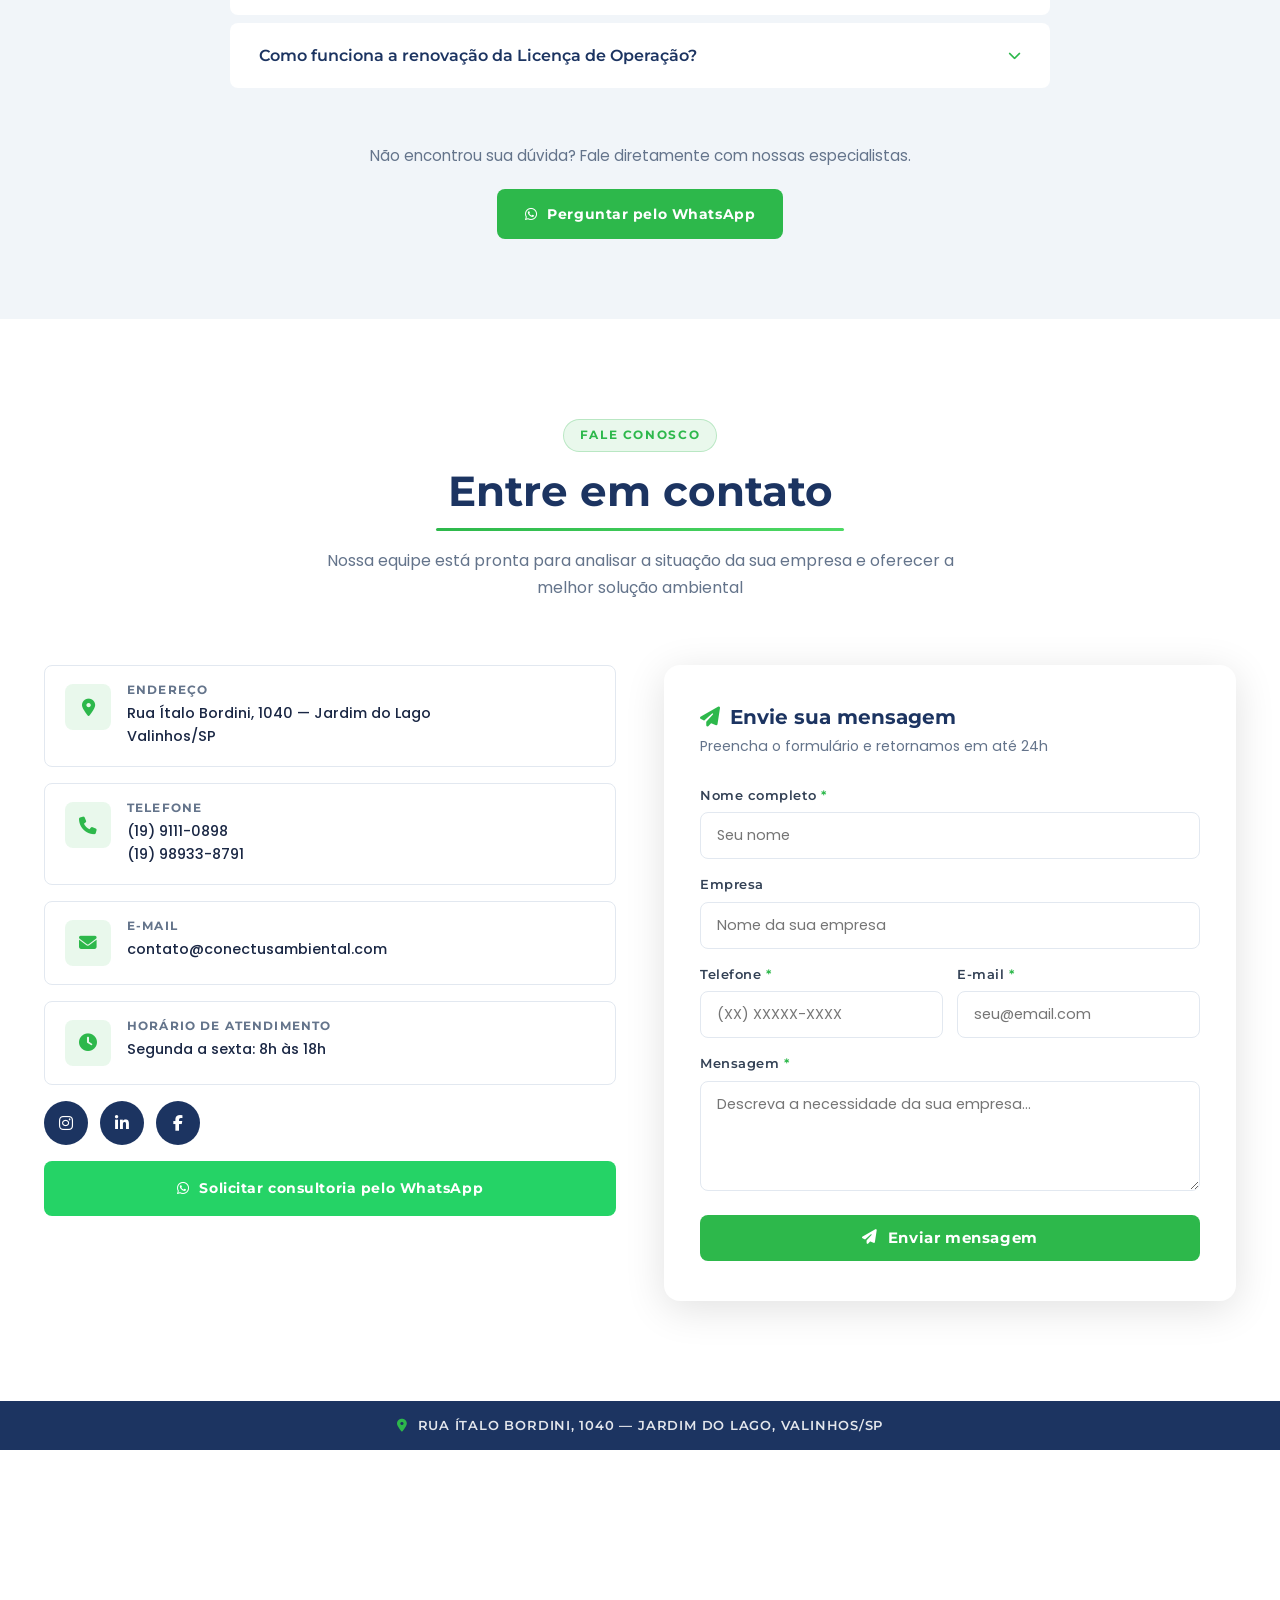
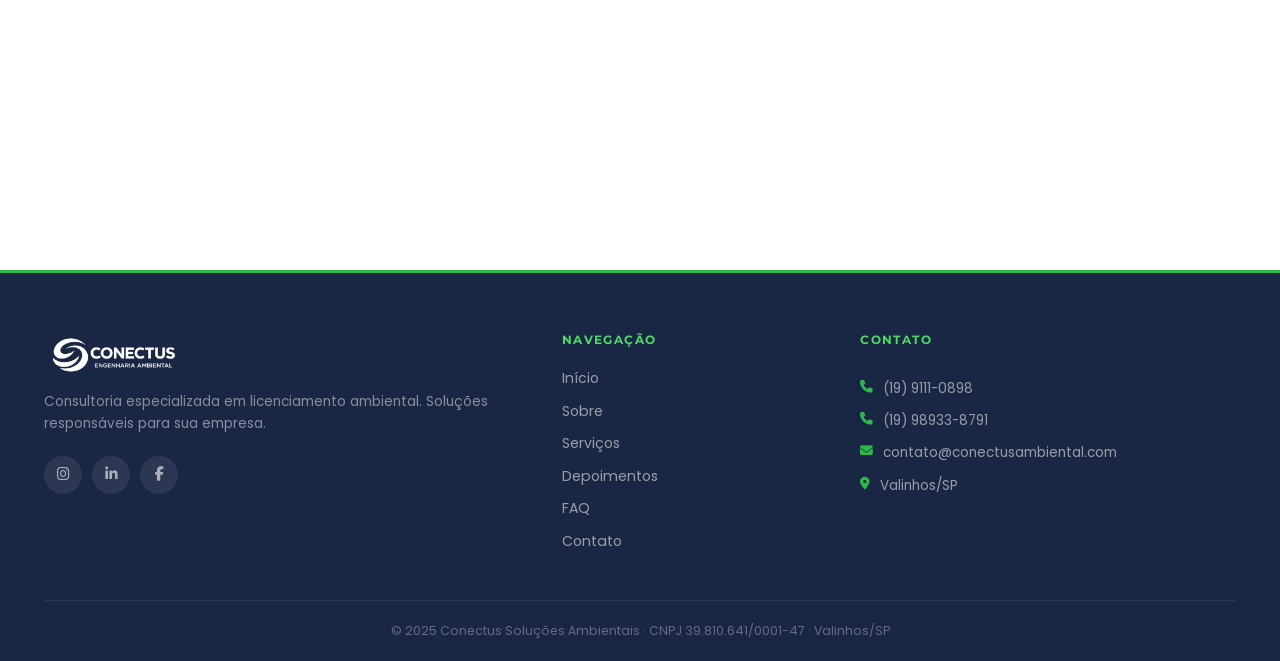
==== commit 2111d4cf: "feat: depoimentos, parceiros, FAQ, formulário funcional, mapa, voltar ao topo, cookie LGPD, Schema.o" ====
--- a/index.html
+++ b/index.html
@@ -21,6 +21,45 @@
   <meta name="twitter:title" content="Conectus Soluções Ambientais">
   <meta name="twitter:description" content="Consultoria especializada em licenciamento ambiental em Valinhos/SP.">
   <meta name="twitter:image" content="images/og-image.png">
+
+  <!-- Schema.org — LocalBusiness -->
+  <script type="application/ld+json">
+  {
+    "@context": "https://schema.org",
+    "@type": "LocalBusiness",
+    "name": "Conectus Soluções Ambientais",
+    "image": "https://conectusambiental.com.br/images/logo.png",
+    "@id": "https://conectusambiental.com.br",
+    "url": "https://conectusambiental.com.br",
+    "telephone": "+55-19-9111-0898",
+    "email": "contato@conectusambiental.com",
+    "address": {
+      "@type": "PostalAddress",
+      "streetAddress": "Rua Ítalo Bordini, 1040",
+      "addressLocality": "Valinhos",
+      "addressRegion": "SP",
+      "postalCode": "13276-000",
+      "addressCountry": "BR"
+    },
+    "geo": {
+      "@type": "GeoCoordinates",
+      "latitude": -22.9675,
+      "longitude": -47.0028
+    },
+    "openingHoursSpecification": [{
+      "@type": "OpeningHoursSpecification",
+      "dayOfWeek": ["Monday","Tuesday","Wednesday","Thursday","Friday"],
+      "opens": "08:00",
+      "closes": "18:00"
+    }],
+    "sameAs": [
+      "https://www.instagram.com/conectus.ambiental/",
+      "https://www.linkedin.com/in/conectus-sa-b652531ab/",
+      "https://www.facebook.com/conectus.ambiental"
+    ],
+    "description": "Consultoria especializada em licenciamento ambiental, IBAMA, CETESB e regularização ambiental em Valinhos/SP."
+  }
+  </script>
 
   <!-- Favicon -->
   <link rel="icon" type="image/png" href="images/favicon.png">
@@ -67,10 +106,12 @@
         <a href="#inicio">Início</a>
         <a href="#sobre">Sobre</a>
         <a href="#servicos">Serviços</a>
+        <a href="#depoimentos">Depoimentos</a>
+        <a href="#faq">FAQ</a>
         <a href="#contato">Contato</a>
       </nav>
 
-      <a href="https://wa.me/5519991110898" class="header-whatsapp" target="_blank" rel="noopener noreferrer">
+      <a href="https://wa.me/5519991110898?text=Ol%C3%A1%2C%20vim%20pelo%20site%20da%20Conectus%20e%20gostaria%20de%20uma%20consultoria%20ambiental." class="header-whatsapp" target="_blank" rel="noopener noreferrer">
         <i class="fab fa-whatsapp" aria-hidden="true"></i> Fale conosco
       </a>
 
@@ -85,8 +126,10 @@
     <a href="#inicio" class="nav-link">Início</a>
     <a href="#sobre" class="nav-link">Sobre</a>
     <a href="#servicos" class="nav-link">Serviços</a>
+    <a href="#depoimentos" class="nav-link">Depoimentos</a>
+    <a href="#faq" class="nav-link">FAQ</a>
     <a href="#contato" class="nav-link">Contato</a>
-    <a href="https://wa.me/5519991110898" class="nav-link nav-wpp" target="_blank" rel="noopener noreferrer">
+    <a href="https://wa.me/5519991110898?text=Ol%C3%A1%2C%20vim%20pelo%20site%20da%20Conectus%20e%20gostaria%20de%20uma%20consultoria%20ambiental." class="nav-link nav-wpp" target="_blank" rel="noopener noreferrer">
       <i class="fab fa-whatsapp" aria-hidden="true"></i> WhatsApp
     </a>
   </nav>
@@ -109,7 +152,7 @@
       <h2>Soluções responsáveis para regularização e licenciamento ambiental</h2>
       <p>Atendemos indústrias, empresas e atividades rurais com expertise técnica e compromisso com a sustentabilidade. Valinhos/SP e região.</p>
       <div class="hero-botoes">
-        <a href="https://wa.me/5519991110898" class="btn-primario" target="_blank" rel="noopener noreferrer">
+        <a href="https://wa.me/5519991110898?text=Ol%C3%A1%2C%20vim%20pelo%20site%20da%20Conectus%20e%20gostaria%20de%20uma%20consultoria%20ambiental." class="btn-primario" target="_blank" rel="noopener noreferrer">
           <i class="fab fa-whatsapp" aria-hidden="true"></i> Solicitar consultoria
         </a>
         <a href="#servicos" class="btn-contorno">
@@ -147,7 +190,7 @@
           <p>A Conectus Soluções Ambientais surgiu do desejo mútuo de duas engenheiras — <strong>Angélica e Jaqueline</strong> —, formadas na mesma turma do curso de Engenharia Ambiental e Sanitária.</p>
           <p>Unindo suas experiências em organizações públicas e privadas, criaram uma empresa focada em entregar soluções personalizadas, responsáveis e de qualidade, atendendo as exigências legais de acordo com a necessidade de cada cliente.</p>
           <p>Somos especialistas em regularização e licenciamento ambiental, atendendo diversos ramos de empresas e atividades rurais. Nosso forte é o licenciamento ambiental, regularizações no IBAMA, SIGOR MTR, CADRI, logística reversa e demais documentações para cumprimento das exigências ambientais.</p>
-          <a href="https://wa.me/5519991110898" class="btn-primario" target="_blank" rel="noopener noreferrer">
+          <a href="https://wa.me/5519991110898?text=Ol%C3%A1%2C%20vim%20pelo%20site%20da%20Conectus%20e%20gostaria%20de%20uma%20consultoria%20ambiental." class="btn-primario" target="_blank" rel="noopener noreferrer">
             <i class="fab fa-whatsapp" aria-hidden="true"></i> Falar com as especialistas
           </a>
         </div>
@@ -270,6 +313,160 @@
           <p>Orientação estratégica e acompanhamento contínuo para manter sua empresa em conformidade com a legislação ambiental.</p>
         </div>
 
+      </div>
+    </div>
+  </section>
+
+  <!-- ===== DEPOIMENTOS ===== -->
+  <section id="depoimentos" class="depoimentos">
+    <div class="container">
+      <div class="cabecalho-secao fade-in">
+        <span class="etiqueta">Clientes satisfeitos</span>
+        <h2>O que dizem nossos clientes</h2>
+        <p>Empresas que regularizaram sua situação ambiental com a Conectus e podem contar sempre com nossa equipe</p>
+      </div>
+
+      <div class="depo-grid">
+
+        <div class="depo-card fade-in">
+          <div class="depo-estrelas" aria-label="5 estrelas">
+            <i class="fas fa-star"></i><i class="fas fa-star"></i><i class="fas fa-star"></i><i class="fas fa-star"></i><i class="fas fa-star"></i>
+          </div>
+          <p class="depo-texto">"A Conectus nos ajudou a obter o licenciamento ambiental para ampliar nossa planta industrial. O atendimento foi impecável, ágil e transparente do início ao fim. Recomendo sem hesitar."</p>
+          <div class="depo-autor">
+            <div class="depo-avatar" aria-hidden="true">C</div>
+            <div class="depo-info">
+              <strong>Carlos Eduardo Martins</strong>
+              <span>Gerente Industrial — Metalúrgica em Valinhos/SP</span>
+            </div>
+          </div>
+        </div>
+
+        <div class="depo-card fade-in">
+          <div class="depo-estrelas" aria-label="5 estrelas">
+            <i class="fas fa-star"></i><i class="fas fa-star"></i><i class="fas fa-star"></i><i class="fas fa-star"></i><i class="fas fa-star"></i>
+          </div>
+          <p class="depo-texto">"Estávamos com notificação do IBAMA e não sabíamos por onde começar. A equipe da Conectus resolveu tudo com muito profissionalismo. Ficamos em conformidade sem dor de cabeça."</p>
+          <div class="depo-autor">
+            <div class="depo-avatar" aria-hidden="true">F</div>
+            <div class="depo-info">
+              <strong>Fernanda Costa</strong>
+              <span>Sócia-gerente — Transportadora de Resíduos</span>
+            </div>
+          </div>
+        </div>
+
+        <div class="depo-card fade-in">
+          <div class="depo-estrelas" aria-label="5 estrelas">
+            <i class="fas fa-star"></i><i class="fas fa-star"></i><i class="fas fa-star"></i><i class="fas fa-star"></i><i class="fas fa-star"></i>
+          </div>
+          <p class="depo-texto">"Precisávamos do CADRI e SIGOR MTR para movimentar resíduos industriais. A Conectus cuidou de tudo com rapidez e nos explicou cada etapa. Parceria que ficou para o ano todo."</p>
+          <div class="depo-autor">
+            <div class="depo-avatar" aria-hidden="true">R</div>
+            <div class="depo-info">
+              <strong>Roberto Alves</strong>
+              <span>Proprietário — Empresa de Manufatura</span>
+            </div>
+          </div>
+        </div>
+
+      </div>
+    </div>
+  </section>
+
+  <!-- ===== PARCEIROS / ÓRGÃOS ===== -->
+  <section class="parceiros" aria-label="Órgãos ambientais onde atuamos">
+    <div class="container">
+      <p class="parceiros-label">Atuamos perante os principais órgãos ambientais</p>
+      <div class="parceiros-lista">
+        <div class="parceiro-badge"><i class="fas fa-building-columns" aria-hidden="true"></i> CETESB</div>
+        <div class="parceiro-badge"><i class="fas fa-leaf" aria-hidden="true"></i> IBAMA</div>
+        <div class="parceiro-badge"><i class="fas fa-shield-halved" aria-hidden="true"></i> SMA-SP</div>
+        <div class="parceiro-badge"><i class="fas fa-recycle" aria-hidden="true"></i> SIGOR/MTR</div>
+        <div class="parceiro-badge"><i class="fas fa-tree" aria-hidden="true"></i> SISNAMA</div>
+        <div class="parceiro-badge"><i class="fas fa-city" aria-hidden="true"></i> Prefeituras</div>
+      </div>
+    </div>
+  </section>
+
+  <!-- ===== FAQ ===== -->
+  <section id="faq" class="faq">
+    <div class="container">
+      <div class="cabecalho-secao fade-in">
+        <span class="etiqueta">Tire suas dúvidas</span>
+        <h2>Perguntas frequentes</h2>
+        <p>As principais dúvidas sobre licenciamento ambiental respondidas pelas nossas especialistas</p>
+      </div>
+
+      <div class="faq-lista">
+
+        <div class="faq-item">
+          <button class="faq-pergunta" aria-expanded="false">
+            <span>Minha empresa precisa de licença ambiental?</span>
+            <i class="fas fa-chevron-down faq-chevron" aria-hidden="true"></i>
+          </button>
+          <div class="faq-resposta" hidden>
+            <p>Sim, se sua atividade tiver potencial de causar degradação ambiental. Isso inclui indústrias, armazéns, transportadoras de resíduos, atividades agropecuárias e centenas de outros ramos. A legislação brasileira exige licenciamento para atividades listadas nas resoluções do CONAMA e nas normas estaduais. A Conectus realiza um <strong>diagnóstico gratuito</strong> para identificar a exigência específica da sua empresa.</p>
+          </div>
+        </div>
+
+        <div class="faq-item">
+          <button class="faq-pergunta" aria-expanded="false">
+            <span>Qual é o prazo para obter um licenciamento ambiental?</span>
+            <i class="fas fa-chevron-down faq-chevron" aria-hidden="true"></i>
+          </button>
+          <div class="faq-resposta" hidden>
+            <p>O prazo varia conforme o tipo de licença e o órgão competente. Licenças simplificadas podem ser obtidas em <strong>30 a 90 dias</strong>. Licenciamentos completos (LP, LI e LO) podem levar de 6 meses a mais de 2 anos. Com a Conectus, todo o processo é acompanhado de perto para agilizar ao máximo cada etapa e evitar atrasos por documentação incompleta.</p>
+          </div>
+        </div>
+
+        <div class="faq-item">
+          <button class="faq-pergunta" aria-expanded="false">
+            <span>O que acontece se minha empresa operar sem licença?</span>
+            <i class="fas fa-chevron-down faq-chevron" aria-hidden="true"></i>
+          </button>
+          <div class="faq-resposta" hidden>
+            <p>Operar sem licença ambiental sujeita sua empresa a <strong>multas de R$ 500 a R$ 10 milhões</strong>, embargo das instalações, responsabilização criminal dos sócios e dificuldades para obter financiamentos e contratos públicos. Além disso, o histórico de irregularidade pode comprometer renovações futuras. Regularize sua situação antes que seja tarde.</p>
+          </div>
+        </div>
+
+        <div class="faq-item">
+          <button class="faq-pergunta" aria-expanded="false">
+            <span>O que é o CADRI e quando minha empresa precisa dele?</span>
+            <i class="fas fa-chevron-down faq-chevron" aria-hidden="true"></i>
+          </button>
+          <div class="faq-resposta" hidden>
+            <p>O <strong>CADRI</strong> (Certificado de Movimentação de Resíduos de Interesse Ambiental) é emitido pela CETESB e é exigido para o transporte de resíduos industriais e de serviços de saúde no Estado de SP. Toda empresa geradora ou transportadora de resíduos classificados como perigosos ou de interesse ambiental precisa deste certificado para garantir a destinação correta e legal.</p>
+          </div>
+        </div>
+
+        <div class="faq-item">
+          <button class="faq-pergunta" aria-expanded="false">
+            <span>O SIGOR MTR é obrigatório para todas as empresas?</span>
+            <i class="fas fa-chevron-down faq-chevron" aria-hidden="true"></i>
+          </button>
+          <div class="faq-resposta" hidden>
+            <p>O <strong>SIGOR MTR</strong> é obrigatório para geradores, transportadores e receptores de resíduos sólidos industriais, de saúde e outros resíduos especiais no Estado de SP. A emissão e controle dos Manifestos de Transporte de Resíduos garante a rastreabilidade e conformidade legal, sendo exigido em auditorias e fiscalizações da CETESB.</p>
+          </div>
+        </div>
+
+        <div class="faq-item">
+          <button class="faq-pergunta" aria-expanded="false">
+            <span>Como funciona a renovação da Licença de Operação?</span>
+            <i class="fas fa-chevron-down faq-chevron" aria-hidden="true"></i>
+          </button>
+          <div class="faq-resposta" hidden>
+            <p>A Licença de Operação (LO) tem validade entre 1 e 10 anos dependendo da atividade. A renovação deve ser solicitada com <strong>antecedência mínima de 120 dias</strong> antes do vencimento — nesse caso, a licença anterior fica automaticamente válida até a decisão do órgão. A Conectus monitora os prazos e conduz todo o processo para que sua empresa nunca fique em situação irregular.</p>
+          </div>
+        </div>
+
+      </div>
+
+      <div class="faq-cta fade-in">
+        <p>Não encontrou sua dúvida? Fale diretamente com nossas especialistas.</p>
+        <a href="https://wa.me/5519991110898?text=Ol%C3%A1%2C%20tenho%20uma%20d%C3%BAvida%20sobre%20licenciamento%20ambiental." class="btn-primario" target="_blank" rel="noopener noreferrer">
+          <i class="fab fa-whatsapp" aria-hidden="true"></i> Perguntar pelo WhatsApp
+        </a>
       </div>
     </div>
   </section>
@@ -335,30 +532,70 @@
             </a>
           </div>
 
-          <a href="https://wa.me/5519991110898" class="btn-wpp-cta" target="_blank" rel="noopener noreferrer">
+          <a href="https://wa.me/5519991110898?text=Ol%C3%A1%2C%20vim%20pelo%20site%20da%20Conectus%20e%20gostaria%20de%20uma%20consultoria%20ambiental." class="btn-wpp-cta" target="_blank" rel="noopener noreferrer">
             <i class="fab fa-whatsapp" aria-hidden="true"></i> Solicitar consultoria pelo WhatsApp
           </a>
 
         </div>
 
-        <!-- CTA box -->
-        <div class="contato-cta-box fade-in">
-          <div class="cta-icone"><i class="fas fa-leaf" aria-hidden="true"></i></div>
-          <h3>Sua empresa em conformidade ambiental</h3>
-          <p>Evite multas e notificações. Conte com especialistas para manter sua licença regularizada e sua operação dentro da lei.</p>
-          <ul class="cta-lista">
-            <li><i class="fas fa-check" aria-hidden="true"></i> Atendimento personalizado</li>
-            <li><i class="fas fa-check" aria-hidden="true"></i> Soluções sob medida para cada empresa</li>
-            <li><i class="fas fa-check" aria-hidden="true"></i> Acompanhamento completo do processo</li>
-            <li><i class="fas fa-check" aria-hidden="true"></i> Equipe técnica especializada</li>
-            <li><i class="fas fa-check" aria-hidden="true"></i> Conformidade com a legislação vigente</li>
-          </ul>
-          <a href="https://wa.me/5519989338791" class="btn-primario btn-cta" target="_blank" rel="noopener noreferrer">
-            <i class="fab fa-whatsapp" aria-hidden="true"></i> Falar com especialista
-          </a>
-        </div>
-
-      </div>
+        <!-- Formulário de contato -->
+        <!-- IMPORTANTE: Para ativar o envio por email, crie uma conta gratuita em formspree.io,
+             crie um novo formulário e substitua "SEU_ID_AQUI" pelo ID gerado. -->
+        <div class="contato-form-box fade-in">
+          <h3><i class="fas fa-paper-plane" aria-hidden="true"></i> Envie sua mensagem</h3>
+          <p class="form-subtitulo">Preencha o formulário e retornamos em até 24h</p>
+          <form id="contatoForm" action="https://formspree.io/f/SEU_ID_AQUI" method="POST" novalidate>
+            <div class="campo-grupo">
+              <label for="nome">Nome completo <span class="obrigatorio">*</span></label>
+              <input type="text" id="nome" name="nome" required placeholder="Seu nome">
+            </div>
+            <div class="campo-grupo">
+              <label for="empresa">Empresa</label>
+              <input type="text" id="empresa" name="empresa" placeholder="Nome da sua empresa">
+            </div>
+            <div class="campo-duplo">
+              <div class="campo-grupo">
+                <label for="telefone">Telefone <span class="obrigatorio">*</span></label>
+                <input type="tel" id="telefone" name="telefone" required placeholder="(XX) XXXXX-XXXX">
+              </div>
+              <div class="campo-grupo">
+                <label for="email">E-mail <span class="obrigatorio">*</span></label>
+                <input type="email" id="email" name="email" required placeholder="seu@email.com">
+              </div>
+            </div>
+            <div class="campo-grupo">
+              <label for="mensagem">Mensagem <span class="obrigatorio">*</span></label>
+              <textarea id="mensagem" name="mensagem" rows="4" required placeholder="Descreva a necessidade da sua empresa..."></textarea>
+            </div>
+            <button type="submit" class="btn-primario btn-form" id="btnEnviar">
+              <i class="fas fa-paper-plane" aria-hidden="true"></i> Enviar mensagem
+            </button>
+            <div class="form-sucesso" id="formSucesso" style="display:none" role="alert">
+              <i class="fas fa-check-circle" aria-hidden="true"></i> Mensagem enviada! Entraremos em contato em breve.
+            </div>
+            <div class="form-erro" id="formErro" style="display:none" role="alert">
+              <i class="fas fa-exclamation-circle" aria-hidden="true"></i> Falha ao enviar. Tente pelo WhatsApp ou e-mail.
+            </div>
+          </form>
+        </div>
+
+      </div>
+    </div>
+  </section>
+
+  <!-- ===== MAPA ===== -->
+  <section class="mapa-secao" aria-label="Localização da Conectus Soluções Ambientais">
+    <div class="mapa-topo">
+      <i class="fas fa-map-marker-alt" aria-hidden="true"></i>
+      <span>Rua Ítalo Bordini, 1040 — Jardim do Lago, Valinhos/SP</span>
+    </div>
+    <div class="mapa-container">
+      <iframe
+        src="https://maps.google.com/maps?q=Rua+Italo+Bordini+1040+Jardim+do+Lago+Valinhos+SP+Brasil&t=&z=16&ie=UTF8&iwloc=&output=embed"
+        width="100%" height="420" style="border:0;" allowfullscreen
+        loading="lazy" referrerpolicy="no-referrer-when-downgrade"
+        title="Localização Conectus Soluções Ambientais — Valinhos/SP">
+      </iframe>
     </div>
   </section>
 
@@ -368,7 +605,7 @@
       <div class="footer-conteudo">
 
         <div class="footer-marca">
-          <img src="images/logo.png" alt="Conectus Soluções Ambientais" class="footer-logo">
+          <img src="images/logo.png" alt="Conectus Soluções Ambientais" class="footer-logo" loading="lazy">
           <p>Consultoria especializada em licenciamento ambiental. Soluções responsáveis para sua empresa.</p>
           <div class="footer-social">
             <a href="https://www.instagram.com/conectus.ambiental/" target="_blank" rel="noopener noreferrer" aria-label="Instagram">
@@ -389,6 +626,8 @@
             <a href="#inicio">Início</a>
             <a href="#sobre">Sobre</a>
             <a href="#servicos">Serviços</a>
+            <a href="#depoimentos">Depoimentos</a>
+            <a href="#faq">FAQ</a>
             <a href="#contato">Contato</a>
           </nav>
         </div>
@@ -409,9 +648,23 @@
   </footer>
 
   <!-- ===== WHATSAPP FLUTUANTE ===== -->
-  <a href="https://wa.me/5519991110898" class="whatsapp-flutuante" target="_blank" rel="noopener noreferrer" aria-label="Falar com a Conectus pelo WhatsApp">
+  <a href="https://wa.me/5519991110898?text=Ol%C3%A1%2C%20vim%20pelo%20site%20da%20Conectus%20e%20gostaria%20de%20uma%20consultoria%20ambiental." class="whatsapp-flutuante" target="_blank" rel="noopener noreferrer" aria-label="Falar com a Conectus pelo WhatsApp">
     <i class="fab fa-whatsapp" aria-hidden="true"></i>
   </a>
+
+  <!-- ===== VOLTAR AO TOPO ===== -->
+  <button id="voltarTopo" class="voltar-topo" aria-label="Voltar ao topo da página">
+    <i class="fas fa-chevron-up" aria-hidden="true"></i>
+  </button>
+
+  <!-- ===== COOKIE CONSENT (LGPD) ===== -->
+  <div id="cookieConsent" class="cookie-consent" role="dialog" aria-label="Aviso de cookies" aria-live="polite">
+    <div class="cookie-texto">
+      <i class="fas fa-cookie-bite" aria-hidden="true"></i>
+      <p>Utilizamos cookies para melhorar sua experiência de navegação. Ao continuar, você concorda com o uso de cookies conforme nossa política de privacidade.</p>
+    </div>
+    <button id="aceitarCookies" class="btn-cookie">Aceitar e fechar</button>
+  </div>
 
   <!-- Rodapé MonteSite - Atualização Automática -->
   <div id="montesite-footer-badge"></div>
@@ -436,16 +689,23 @@
     const progressBar = document.getElementById('scroll-progress');
     const sections = document.querySelectorAll('section[id]');
     const navLinks = document.querySelectorAll('.desktop-nav a');
+    const btnTopo = document.getElementById('voltarTopo');
 
     window.addEventListener('scroll', () => {
       const scrolled = window.scrollY;
       const total = document.documentElement.scrollHeight - window.innerHeight;
       if (progressBar) progressBar.style.width = (scrolled / total * 100) + '%';
       header.classList.toggle('rolado', scrolled > 60);
+      if (btnTopo) btnTopo.classList.toggle('visivel', scrolled > 400);
       let current = '';
       sections.forEach(s => { if (scrolled >= s.offsetTop - 120) current = s.getAttribute('id'); });
       navLinks.forEach(a => a.classList.toggle('ativo', a.getAttribute('href') === '#' + current));
     }, { passive: true });
+
+    // ===== VOLTAR AO TOPO =====
+    if (btnTopo) {
+      btnTopo.addEventListener('click', () => window.scrollTo({ top: 0, behavior: 'smooth' }));
+    }
 
     // ===== MENU MOBILE =====
     const menuToggle = document.getElementById('menuToggle');
@@ -477,10 +737,7 @@
     const servicosGrid = document.querySelector('.servicos-grid');
     if (servicosGrid) {
       new IntersectionObserver(([entry]) => {
-        if (entry.isIntersecting) {
-          servicosGrid.classList.add('animado');
-          entry.target._obs && entry.target._obs.disconnect();
-        }
+        if (entry.isIntersecting) { servicosGrid.classList.add('animado'); }
       }, { threshold: 0.08 }).observe(servicosGrid);
     }
 
@@ -512,6 +769,76 @@
       }, { threshold: 0.5 }).observe(el);
     });
 
+    // ===== FAQ ACCORDION =====
+    document.querySelectorAll('.faq-pergunta').forEach(btn => {
+      btn.addEventListener('click', () => {
+        const item = btn.closest('.faq-item');
+        const resposta = item.querySelector('.faq-resposta');
+        const aberto = btn.getAttribute('aria-expanded') === 'true';
+
+        // fechar todos
+        document.querySelectorAll('.faq-item').forEach(i => {
+          i.querySelector('.faq-pergunta').setAttribute('aria-expanded', 'false');
+          i.querySelector('.faq-resposta').hidden = true;
+          i.classList.remove('aberto');
+        });
+
+        // abrir o clicado (se não estava aberto)
+        if (!aberto) {
+          btn.setAttribute('aria-expanded', 'true');
+          resposta.hidden = false;
+          item.classList.add('aberto');
+        }
+      });
+    });
+
+    // ===== FORMULÁRIO (FORMSPREE AJAX) =====
+    const contatoForm = document.getElementById('contatoForm');
+    if (contatoForm) {
+      contatoForm.addEventListener('submit', async (e) => {
+        e.preventDefault();
+        const btnEnviar = document.getElementById('btnEnviar');
+        const sucesso = document.getElementById('formSucesso');
+        const erro = document.getElementById('formErro');
+        sucesso.style.display = 'none';
+        erro.style.display = 'none';
+        btnEnviar.disabled = true;
+        btnEnviar.innerHTML = '<i class="fas fa-spinner fa-spin"></i> Enviando...';
+        try {
+          const res = await fetch(contatoForm.action, {
+            method: 'POST',
+            body: new FormData(contatoForm),
+            headers: { 'Accept': 'application/json' }
+          });
+          if (res.ok) {
+            contatoForm.reset();
+            sucesso.style.display = 'flex';
+            btnEnviar.style.display = 'none';
+          } else {
+            throw new Error('erro');
+          }
+        } catch {
+          erro.style.display = 'flex';
+          btnEnviar.disabled = false;
+          btnEnviar.innerHTML = '<i class="fas fa-paper-plane"></i> Enviar mensagem';
+        }
+      });
+    }
+
+    // ===== COOKIE CONSENT (LGPD) =====
+    const cookieConsent = document.getElementById('cookieConsent');
+    const btnCookie = document.getElementById('aceitarCookies');
+    if (cookieConsent && !localStorage.getItem('conectus_cookies')) {
+      setTimeout(() => cookieConsent.classList.add('visivel'), 1500);
+    }
+    if (btnCookie) {
+      btnCookie.addEventListener('click', () => {
+        localStorage.setItem('conectus_cookies', '1');
+        cookieConsent.classList.remove('visivel');
+        setTimeout(() => cookieConsent.remove(), 500);
+      });
+    }
+
     // ===== RIPPLE =====
     document.querySelectorAll('.btn-primario, .btn-contorno, .btn-wpp-cta').forEach(btn => {
       btn.addEventListener('click', function(e) {
--- a/style.css
+++ b/style.css
@@ -1098,15 +1098,21 @@
 
 /* ≥ 1800px — 4K / ultrawide */
 @media (min-width: 1800px) {
-  .container { padding: 0 40px; }
+  .container { max-width: 1700px; padding: 0 48px; }
   .servicos-grid { grid-template-columns: repeat(4, 1fr); }
-  .hero h2 { font-size: 3.6rem; }
-  .hero-logo { height: 96px; }
+  .hero h2 { font-size: 3.8rem; }
+  .hero p { font-size: 1.3rem; }
+  .hero-logo { height: 104px; }
+  .hero-stat strong { font-size: 2.4rem; }
+  .sobre-grid { gap: 80px; }
 }
 
 /* 1400 – 1799px — Full HD+ */
 @media (min-width: 1400px) and (max-width: 1799px) {
+  .container { max-width: 1340px; }
   .servicos-grid { grid-template-columns: repeat(4, 1fr); }
+  .hero h2 { font-size: 3.2rem; }
+  .sobre-grid { gap: 72px; }
 }
 
 /* 1100 – 1399px — HD / widescreen */
@@ -1117,102 +1123,24 @@
 
 /* ≤ 1100px — tablet landscape */
 @media (max-width: 1100px) {
-  .desktop-nav { gap: 24px; }
+  .desktop-nav { gap: 20px; }
   .desktop-nav a { font-size: 0.78rem; }
+  .header-whatsapp { font-size: 0.8rem; padding: 8px 14px; }
 
   .sobre-grid { grid-template-columns: 1fr; gap: 48px; }
+  .sobre-texto { max-width: 700px; margin: 0 auto; }
+  .sobre-mvv { max-width: 700px; margin: 0 auto; }
 
   .servicos-grid { grid-template-columns: repeat(3, 1fr); }
 
+  .contato-grid { gap: 36px; }
+
   .footer-conteudo { grid-template-columns: 1fr 1fr; gap: 36px; }
-  .footer-marca { grid-column: 1 / -1; }
-}
-
-/* ≤ 900px — tablets portrait */
-@media (max-width: 900px) {
-  .desktop-nav,
-  .header-whatsapp { display: none; }
-  .menu-toggle { display: flex; }
-
-  .hero { padding: 100px 0 70px; }
-  .hero-logo { height: 68px; }
-  .hero h2 { font-size: clamp(1.7rem, 6vw, 2.8rem); }
-  .hero-stats { gap: 24px; }
-
-  .servicos-grid { grid-template-columns: repeat(2, 1fr); }
-
-  .contato-grid { grid-template-columns: 1fr; }
-
-  .footer-conteudo { grid-template-columns: 1fr; gap: 28px; text-align: center; }
-  .footer-marca { grid-column: auto; }
+  .footer-marca { grid-column: 1 / -1; text-align: center; }
   .footer-social { justify-content: center; }
-  .footer-links-col nav { align-items: center; }
-  .footer-contato-col { align-items: center; }
-  .footer-contato-col p { justify-content: center; }
-}
-
-/* ≤ 768px — tablet pequeno / mobile grande */
-@media (max-width: 768px) {
-  .servicos-grid { grid-template-columns: repeat(2, 1fr); }
-  .cabecalho-secao { margin-bottom: 44px; }
-
-  .hero-botoes { flex-direction: column; align-items: stretch; }
-  .hero-botoes .btn-primario,
-  .hero-botoes .btn-contorno { justify-content: center; }
-
-  .contato-cta-box { padding: 36px 28px; }
-}
-
-/* ≤ 768px — ocultar partículas em mobile */
-@media (max-width: 768px) {
-  .hero-particulas { display: none; }
-}
-
-/* ≤ 600px — mobile */
-@media (max-width: 600px) {
-  .hero { padding: 90px 0 60px; }
-  .hero-logo { height: 56px; }
-  .hero h2 { font-size: clamp(1.5rem, 7vw, 2.2rem); }
-  .hero-botoes .btn-primario,
-  .hero-botoes .btn-contorno { width: 100%; justify-content: center; }
-  .hero-stat strong { font-size: 1.6rem; }
-  .hero-stats { gap: 16px; }
-  .hero-stat-div { height: 30px; }
-
-  .sobre, .servicos, .contato { padding: 72px 0; }
-  .cabecalho-secao { margin-bottom: 36px; }
-
-  .servicos-grid { grid-template-columns: repeat(2, 1fr); gap: 14px; }
-  .servico-card { padding: 22px 16px; }
-
-  .contato-cta-box { padding: 28px 20px; }
-  .contato-cta-box h3 { font-size: 1.2rem; }
-
-  .whatsapp-flutuante { bottom: 20px; right: 20px; width: 52px; height: 52px; font-size: 1.4rem; }
-}
-
-/* ≤ 480px — mobile padrão */
-@media (max-width: 480px) {
-  .container { padding: 0 16px; }
-  .header-container { padding: 14px 16px; }
-  .logo-img { height: 38px; }
-
-  .servicos-grid { grid-template-columns: 1fr; }
-
-  .hero-stats { flex-direction: column; align-items: flex-start; gap: 14px; }
-  .hero-stat-div { display: none; }
-
-  .btn-primario, .btn-contorno { width: 100%; justify-content: center; }
-}
-
-/* ≤ 360px — mobile pequeno */
-@media (max-width: 360px) {
-  .logo-img { height: 32px; }
-  .hero-logo { height: 48px; }
-  .footer-contato-col p { font-size: 0.78rem; }
-}
-
-/* ===== DESATIVAR PARALLAX EM MOBILE/TABLET ===== */
+}
+
+/* ≤ 1023px — desativar parallax (iOS/Android bug) */
 @media (max-width: 1023px) {
   .hero,
   .sobre,
@@ -1221,3 +1149,566 @@
     background-attachment: scroll, scroll;
   }
 }
+
+/* ≤ 900px — tablets portrait */
+@media (max-width: 900px) {
+  .desktop-nav,
+  .header-whatsapp { display: none; }
+  .menu-toggle { display: flex; }
+
+  .hero { padding: 110px 0 80px; }
+  .hero-logo { height: 72px; }
+  .hero h2 { font-size: clamp(1.8rem, 5.5vw, 2.8rem); }
+  .hero p { font-size: 1rem; }
+  .hero-stats { gap: 24px; }
+  .hero-stat strong { font-size: 1.9rem; }
+
+  .sobre { padding: 88px 0; }
+  .mvv-grid { grid-template-columns: repeat(2, 1fr); }
+
+  .servicos-grid { grid-template-columns: repeat(2, 1fr); gap: 16px; }
+
+  .contato-grid { grid-template-columns: 1fr; }
+  .contato-cta-box { padding: 40px 32px; }
+
+  .footer-conteudo { grid-template-columns: 1fr; gap: 28px; text-align: center; }
+  .footer-marca { grid-column: auto; }
+  .footer-social { justify-content: center; }
+  .footer-links-col nav { align-items: center; }
+  .footer-contato-col { align-items: center; }
+  .footer-contato-col p { justify-content: center; }
+}
+
+/* ≤ 768px — tablet pequeno / mobile grande */
+@media (max-width: 768px) {
+  .hero-particulas { display: none; }
+
+  .cabecalho-secao { margin-bottom: 40px; }
+  .cabecalho-secao h2 { font-size: clamp(1.5rem, 5vw, 2rem); }
+
+  .hero-botoes { flex-direction: column; align-items: stretch; }
+  .hero-botoes .btn-primario,
+  .hero-botoes .btn-contorno { justify-content: center; width: 100%; }
+
+  .sobre { padding: 80px 0; }
+  .sobre-texto h2 { font-size: clamp(1.4rem, 4.5vw, 1.9rem); }
+  .mvv-grid { grid-template-columns: repeat(2, 1fr); gap: 14px; }
+
+  .servicos-grid { grid-template-columns: repeat(2, 1fr); gap: 14px; }
+  .servico-card { padding: 24px 18px; }
+
+  .contato-cta-box { padding: 34px 24px; }
+}
+
+/* ≤ 600px — mobile */
+@media (max-width: 600px) {
+  .hero { padding: 90px 0 60px; }
+  .hero-logo { height: 58px; }
+  .hero h2 { font-size: clamp(1.5rem, 7vw, 2rem); }
+  .hero-stats { gap: 16px; }
+  .hero-stat strong { font-size: 1.65rem; }
+  .hero-stat-div { height: 28px; }
+
+  .sobre,
+  .servicos,
+  .contato { padding: 72px 0; }
+  .cabecalho-secao { margin-bottom: 32px; }
+
+  .mvv-grid { grid-template-columns: 1fr; gap: 14px; }
+
+  .servicos-grid { grid-template-columns: repeat(2, 1fr); gap: 12px; }
+  .servico-card { padding: 20px 14px; }
+  .servico-card h3 { font-size: 0.92rem; }
+  .servico-card p { font-size: 0.82rem; }
+
+  .contato-cta-box { padding: 28px 18px; }
+  .contato-cta-box h3 { font-size: 1.15rem; }
+  .contato-cta-box p { font-size: 0.9rem; }
+
+  .footer-conteudo { gap: 24px; }
+
+  .whatsapp-flutuante { bottom: 18px; right: 18px; width: 52px; height: 52px; font-size: 1.4rem; }
+}
+
+/* ≤ 480px — mobile padrão */
+@media (max-width: 480px) {
+  .container { padding: 0 16px; }
+  .header-container { padding: 12px 16px; }
+  .logo-img { height: 36px; }
+
+  .hero { padding: 84px 0 56px; }
+  .hero-logo { height: 50px; }
+  .hero h2 { font-size: clamp(1.3rem, 7.5vw, 1.8rem); }
+  .hero p { font-size: 0.9rem; }
+  .hero-stats { flex-direction: column; align-items: flex-start; gap: 12px; }
+  .hero-stat-div { display: none; }
+
+  .btn-primario, .btn-contorno { width: 100%; justify-content: center; }
+
+  .sobre-texto h2 { font-size: 1.4rem; }
+
+  .servicos-grid { grid-template-columns: 1fr; gap: 12px; }
+  .servico-card { padding: 22px 18px; }
+
+  .contato-cta-box { padding: 24px 16px; }
+}
+
+/* ≤ 360px — mobile pequeno */
+@media (max-width: 360px) {
+  .logo-img { height: 30px; }
+  .hero-logo { height: 44px; }
+  .hero h2 { font-size: 1.25rem; }
+  .hero p { font-size: 0.85rem; }
+  .hero-stat strong { font-size: 1.4rem; }
+  .hero-stat span { font-size: 0.75rem; }
+  .footer-contato-col p { font-size: 0.76rem; }
+  .contato-form-box h3 { font-size: 1rem; }
+  .whatsapp-flutuante { width: 46px; height: 46px; font-size: 1.25rem; }
+}
+
+/* ============================================================
+   NOVAS SEÇÕES
+   ============================================================ */
+
+/* ===== DEPOIMENTOS ===== */
+.depoimentos {
+  padding: 100px 0;
+  background: var(--branco-off);
+}
+
+.depo-grid {
+  display: grid;
+  grid-template-columns: repeat(3, 1fr);
+  gap: 28px;
+}
+
+.depo-card {
+  background: var(--branco);
+  border-radius: var(--radius-lg);
+  padding: 36px 32px;
+  box-shadow: var(--sombra);
+  display: flex;
+  flex-direction: column;
+  gap: 20px;
+  border-top: 4px solid var(--verde);
+  transition: transform var(--transicao), box-shadow var(--transicao);
+}
+.depo-card:hover {
+  transform: translateY(-6px);
+  box-shadow: var(--sombra-lg);
+}
+
+.depo-estrelas {
+  display: flex;
+  gap: 4px;
+  color: #F59E0B;
+  font-size: 1rem;
+}
+
+.depo-texto {
+  color: var(--cinza-escuro);
+  font-size: 0.95rem;
+  line-height: 1.75;
+  flex: 1;
+  font-style: italic;
+}
+.depo-texto::before { content: '\201C'; }
+.depo-texto::after  { content: '\201D'; }
+
+.depo-autor {
+  display: flex;
+  align-items: center;
+  gap: 14px;
+  padding-top: 16px;
+  border-top: 1px solid var(--cinza-bg);
+}
+
+.depo-avatar {
+  width: 48px;
+  height: 48px;
+  border-radius: 50%;
+  background: var(--azul);
+  color: var(--branco);
+  font-family: var(--fonte-titulo);
+  font-size: 1.2rem;
+  font-weight: 700;
+  display: flex;
+  align-items: center;
+  justify-content: center;
+  flex-shrink: 0;
+}
+
+.depo-info strong {
+  display: block;
+  font-size: 0.9rem;
+  color: var(--azul);
+  font-family: var(--fonte-titulo);
+}
+.depo-info span {
+  font-size: 0.8rem;
+  color: var(--cinza);
+}
+
+/* ===== PARCEIROS / ÓRGÃOS ===== */
+.parceiros {
+  background: var(--azul);
+  padding: 36px 0;
+}
+
+.parceiros-label {
+  text-align: center;
+  color: rgba(255,255,255,0.65);
+  font-family: var(--fonte-titulo);
+  font-size: 0.74rem;
+  font-weight: 700;
+  letter-spacing: 0.14em;
+  text-transform: uppercase;
+  margin-bottom: 20px;
+}
+
+.parceiros-lista {
+  display: flex;
+  flex-wrap: wrap;
+  align-items: center;
+  justify-content: center;
+  gap: 12px;
+}
+
+.parceiro-badge {
+  display: flex;
+  align-items: center;
+  gap: 8px;
+  background: rgba(255,255,255,0.1);
+  color: rgba(255,255,255,0.9);
+  font-family: var(--fonte-titulo);
+  font-size: 0.82rem;
+  font-weight: 700;
+  letter-spacing: 0.06em;
+  text-transform: uppercase;
+  padding: 10px 22px;
+  border-radius: 99px;
+  border: 1px solid rgba(255,255,255,0.2);
+  transition: background var(--transicao), border-color var(--transicao), transform var(--transicao);
+}
+.parceiro-badge:hover {
+  background: rgba(45, 184, 75, 0.25);
+  border-color: var(--verde);
+  transform: translateY(-2px);
+}
+.parceiro-badge i { color: var(--verde-claro); font-size: 0.9rem; }
+
+/* ===== FAQ ===== */
+.faq {
+  padding: 100px 0 80px;
+  background: var(--cinza-bg);
+}
+
+.faq-lista {
+  max-width: 820px;
+  margin: 0 auto 56px;
+  display: flex;
+  flex-direction: column;
+  gap: 8px;
+}
+
+.faq-item {
+  background: var(--branco);
+  border-radius: var(--radius);
+  border: 1px solid transparent;
+  overflow: hidden;
+  transition: border-color var(--transicao), box-shadow var(--transicao);
+}
+.faq-item.aberto {
+  border-color: rgba(45, 184, 75, 0.35);
+  box-shadow: 0 4px 20px rgba(45, 184, 75, 0.10);
+}
+
+.faq-pergunta {
+  width: 100%;
+  display: flex;
+  align-items: center;
+  justify-content: space-between;
+  gap: 16px;
+  padding: 22px 28px;
+  background: none;
+  font-family: var(--fonte-titulo);
+  font-size: 0.97rem;
+  font-weight: 600;
+  color: var(--azul);
+  text-align: left;
+  transition: color var(--transicao);
+}
+.faq-pergunta:hover { color: var(--verde-escuro); }
+
+.faq-chevron {
+  font-size: 0.82rem;
+  color: var(--verde);
+  transition: transform 0.35s ease;
+  flex-shrink: 0;
+}
+.faq-item.aberto .faq-chevron { transform: rotate(180deg); }
+
+.faq-resposta {
+  padding: 0 28px 24px;
+}
+.faq-resposta p {
+  color: var(--cinza-escuro);
+  font-size: 0.93rem;
+  line-height: 1.78;
+}
+.faq-resposta p strong { color: var(--azul); }
+
+.faq-cta {
+  text-align: center;
+  display: flex;
+  flex-direction: column;
+  align-items: center;
+  gap: 20px;
+}
+.faq-cta p {
+  color: var(--cinza);
+  font-size: 0.95rem;
+}
+
+/* ===== FORMULÁRIO DE CONTATO ===== */
+.contato-form-box {
+  background: var(--branco);
+  border-radius: var(--radius-lg);
+  padding: 40px 36px;
+  box-shadow: var(--sombra-lg);
+}
+
+.contato-form-box h3 {
+  font-size: 1.25rem;
+  color: var(--azul);
+  display: flex;
+  align-items: center;
+  gap: 10px;
+  margin-bottom: 6px;
+}
+.contato-form-box h3 i { color: var(--verde); }
+
+.form-subtitulo {
+  color: var(--cinza);
+  font-size: 0.88rem;
+  margin-bottom: 28px;
+}
+
+.campo-grupo {
+  display: flex;
+  flex-direction: column;
+  gap: 6px;
+  margin-bottom: 16px;
+}
+.campo-grupo label {
+  font-family: var(--fonte-titulo);
+  font-size: 0.8rem;
+  font-weight: 600;
+  color: var(--cinza-escuro);
+  letter-spacing: 0.04em;
+}
+.obrigatorio { color: var(--verde); }
+
+.campo-grupo input,
+.campo-grupo textarea {
+  width: 100%;
+  padding: 12px 16px;
+  border: 1.5px solid #E2E8F0;
+  border-radius: var(--radius);
+  font-family: var(--fonte-corpo);
+  font-size: 0.9rem;
+  color: var(--texto);
+  background: var(--branco);
+  transition: border-color var(--transicao), box-shadow var(--transicao);
+  outline: none;
+}
+.campo-grupo input:focus,
+.campo-grupo textarea:focus {
+  border-color: var(--verde);
+  box-shadow: 0 0 0 3px rgba(45, 184, 75, 0.15);
+}
+.campo-grupo textarea { resize: vertical; min-height: 110px; }
+
+.campo-duplo {
+  display: grid;
+  grid-template-columns: 1fr 1fr;
+  gap: 14px;
+}
+
+.btn-form {
+  width: 100%;
+  justify-content: center;
+  margin-top: 8px;
+  font-size: 0.92rem;
+}
+
+.form-sucesso,
+.form-erro {
+  display: flex;
+  align-items: center;
+  gap: 10px;
+  padding: 14px 18px;
+  border-radius: var(--radius);
+  font-size: 0.9rem;
+  font-weight: 600;
+  margin-top: 12px;
+}
+.form-sucesso {
+  background: rgba(45, 184, 75, 0.12);
+  color: var(--verde-escuro);
+  border: 1px solid rgba(45, 184, 75, 0.3);
+}
+.form-erro {
+  background: rgba(239, 68, 68, 0.10);
+  color: #B91C1C;
+  border: 1px solid rgba(239, 68, 68, 0.25);
+}
+
+/* ===== MAPA ===== */
+.mapa-secao {
+  position: relative;
+}
+.mapa-topo {
+  display: flex;
+  align-items: center;
+  justify-content: center;
+  gap: 10px;
+  background: var(--azul);
+  color: rgba(255,255,255,0.88);
+  font-family: var(--fonte-titulo);
+  font-size: 0.82rem;
+  font-weight: 600;
+  letter-spacing: 0.06em;
+  text-transform: uppercase;
+  padding: 14px 24px;
+}
+.mapa-topo i { color: var(--verde); }
+.mapa-container iframe { display: block; width: 100%; }
+
+/* ===== VOLTAR AO TOPO ===== */
+.voltar-topo {
+  position: fixed;
+  bottom: 90px;
+  right: 24px;
+  width: 44px;
+  height: 44px;
+  border-radius: 50%;
+  background: var(--azul);
+  color: var(--branco);
+  font-size: 1rem;
+  display: flex;
+  align-items: center;
+  justify-content: center;
+  box-shadow: 0 4px 16px rgba(28, 52, 97, 0.35);
+  opacity: 0;
+  transform: translateY(12px);
+  transition: opacity 0.35s ease, transform 0.35s ease, background var(--transicao);
+  pointer-events: none;
+  z-index: 990;
+}
+.voltar-topo.visivel {
+  opacity: 1;
+  transform: none;
+  pointer-events: auto;
+}
+.voltar-topo:hover {
+  background: var(--verde-escuro);
+  transform: translateY(-2px);
+}
+
+/* ===== COOKIE CONSENT (LGPD) ===== */
+.cookie-consent {
+  position: fixed;
+  bottom: 0;
+  left: 0;
+  right: 0;
+  background: var(--branco);
+  box-shadow: 0 -4px 32px rgba(0,0,0,0.14);
+  padding: 20px 28px;
+  display: flex;
+  align-items: center;
+  justify-content: center;
+  gap: 24px;
+  flex-wrap: wrap;
+  z-index: 2000;
+  transform: translateY(100%);
+  transition: transform 0.45s cubic-bezier(0.4, 0, 0.2, 1);
+}
+.cookie-consent.visivel { transform: translateY(0); }
+
+.cookie-texto {
+  display: flex;
+  align-items: flex-start;
+  gap: 12px;
+  flex: 1;
+  min-width: 260px;
+}
+.cookie-texto i {
+  color: var(--verde);
+  font-size: 1.3rem;
+  margin-top: 2px;
+  flex-shrink: 0;
+}
+.cookie-texto p {
+  font-size: 0.86rem;
+  color: var(--cinza-escuro);
+  line-height: 1.6;
+}
+
+.btn-cookie {
+  background: var(--verde);
+  color: var(--branco);
+  font-family: var(--fonte-titulo);
+  font-size: 0.82rem;
+  font-weight: 700;
+  letter-spacing: 0.05em;
+  text-transform: uppercase;
+  padding: 11px 24px;
+  border-radius: var(--radius);
+  white-space: nowrap;
+  transition: background var(--transicao), transform var(--transicao);
+  cursor: pointer;
+}
+.btn-cookie:hover {
+  background: var(--verde-escuro);
+  transform: translateY(-1px);
+}
+
+/* ===== RESPONSIVIDADE — NOVAS SEÇÕES ===== */
+
+@media (max-width: 1100px) {
+  .depo-grid { grid-template-columns: repeat(2, 1fr); }
+}
+
+@media (max-width: 900px) {
+  .depoimentos { padding: 80px 0; }
+  .faq { padding: 80px 0 64px; }
+  .contato-form-box { padding: 32px 28px; }
+  .campo-duplo { grid-template-columns: 1fr; gap: 0; }
+}
+
+@media (max-width: 768px) {
+  .depo-grid { grid-template-columns: 1fr; max-width: 480px; margin: 0 auto; }
+  .faq-pergunta { padding: 18px 22px; font-size: 0.92rem; }
+  .faq-resposta { padding: 0 22px 20px; }
+  .cookie-consent { flex-direction: column; align-items: stretch; gap: 16px; padding: 20px 20px 24px; }
+  .cookie-texto { align-items: center; }
+  .btn-cookie { width: 100%; text-align: center; }
+}
+
+@media (max-width: 600px) {
+  .depoimentos { padding: 72px 0; }
+  .depo-card { padding: 28px 22px; }
+  .faq { padding: 72px 0 56px; }
+  .contato-form-box { padding: 28px 18px; }
+  .mapa-container iframe { height: 320px; }
+  .voltar-topo { bottom: 76px; right: 18px; width: 40px; height: 40px; font-size: 0.9rem; }
+}
+
+@media (max-width: 480px) {
+  .depo-grid { max-width: 100%; }
+  .parceiros-lista { gap: 8px; }
+  .parceiro-badge { font-size: 0.74rem; padding: 8px 14px; }
+  .faq-lista { gap: 6px; }
+  .contato-form-box h3 { font-size: 1.1rem; }
+}
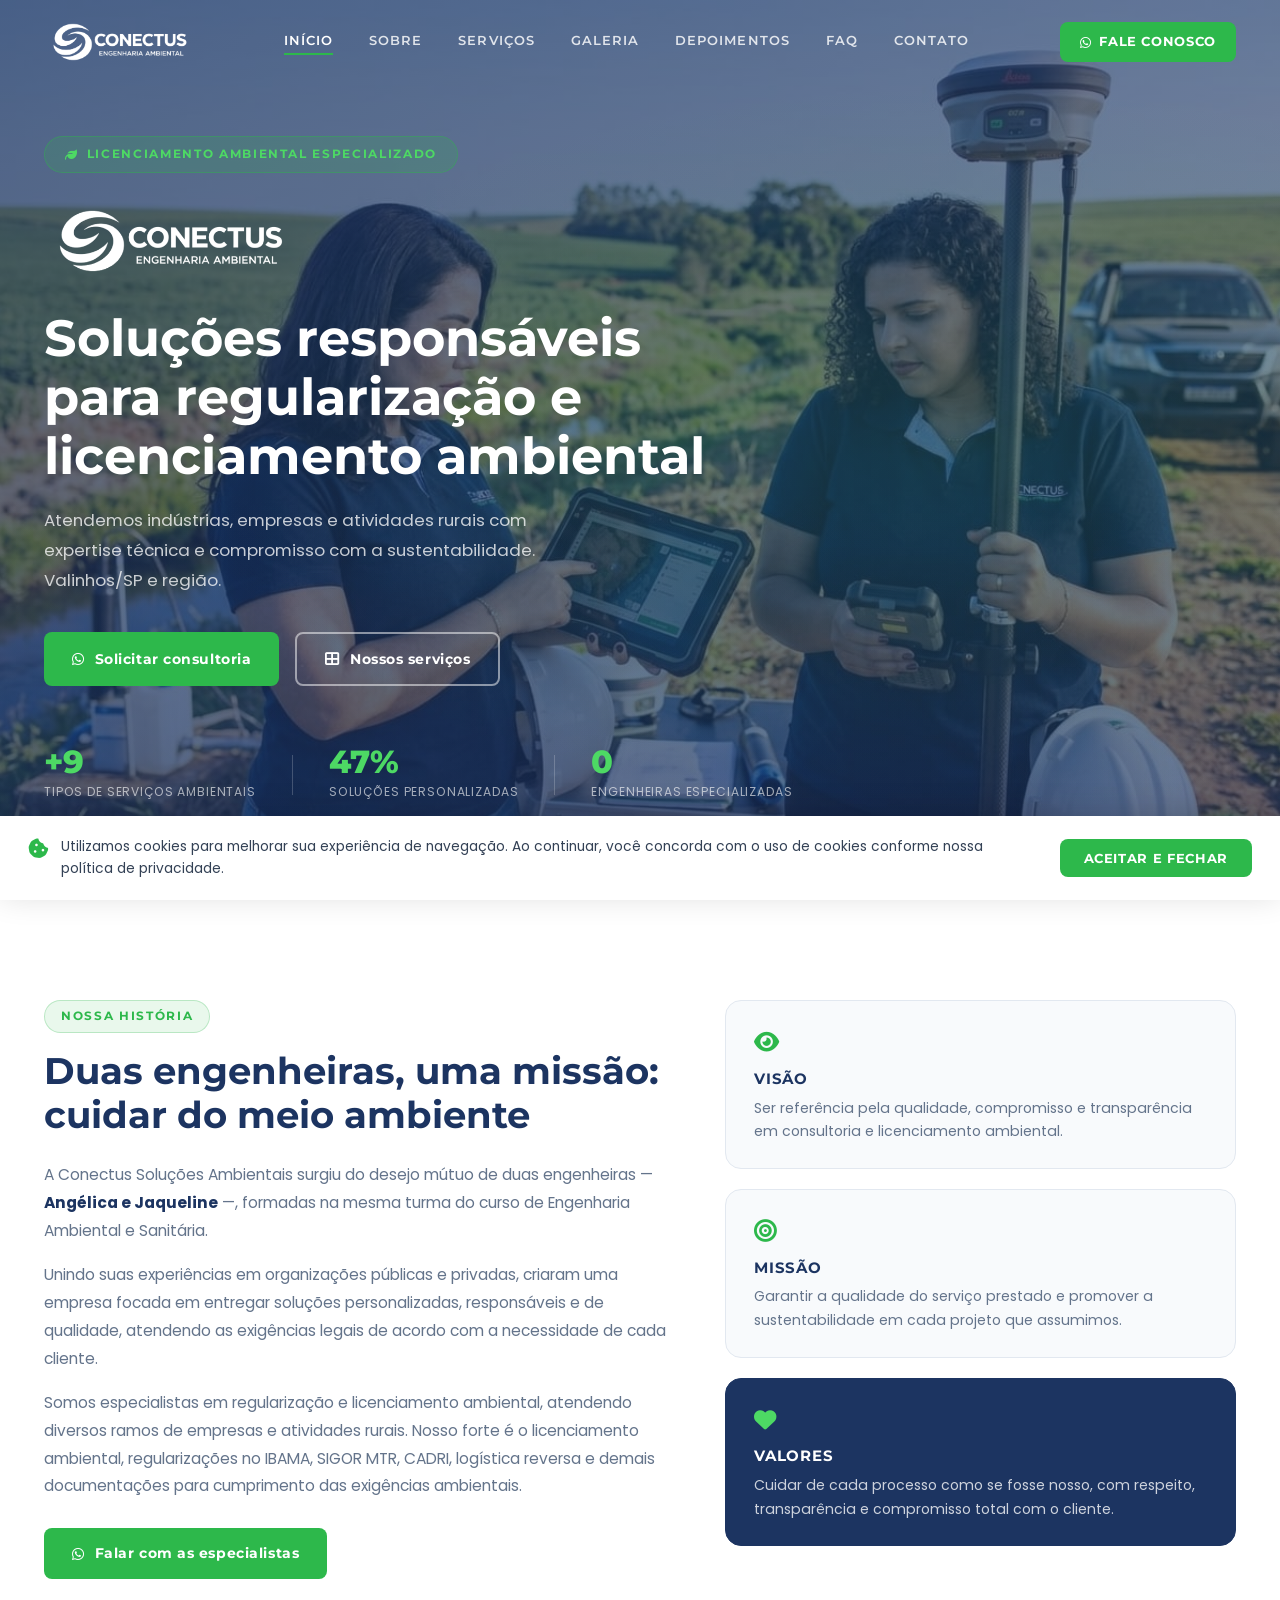
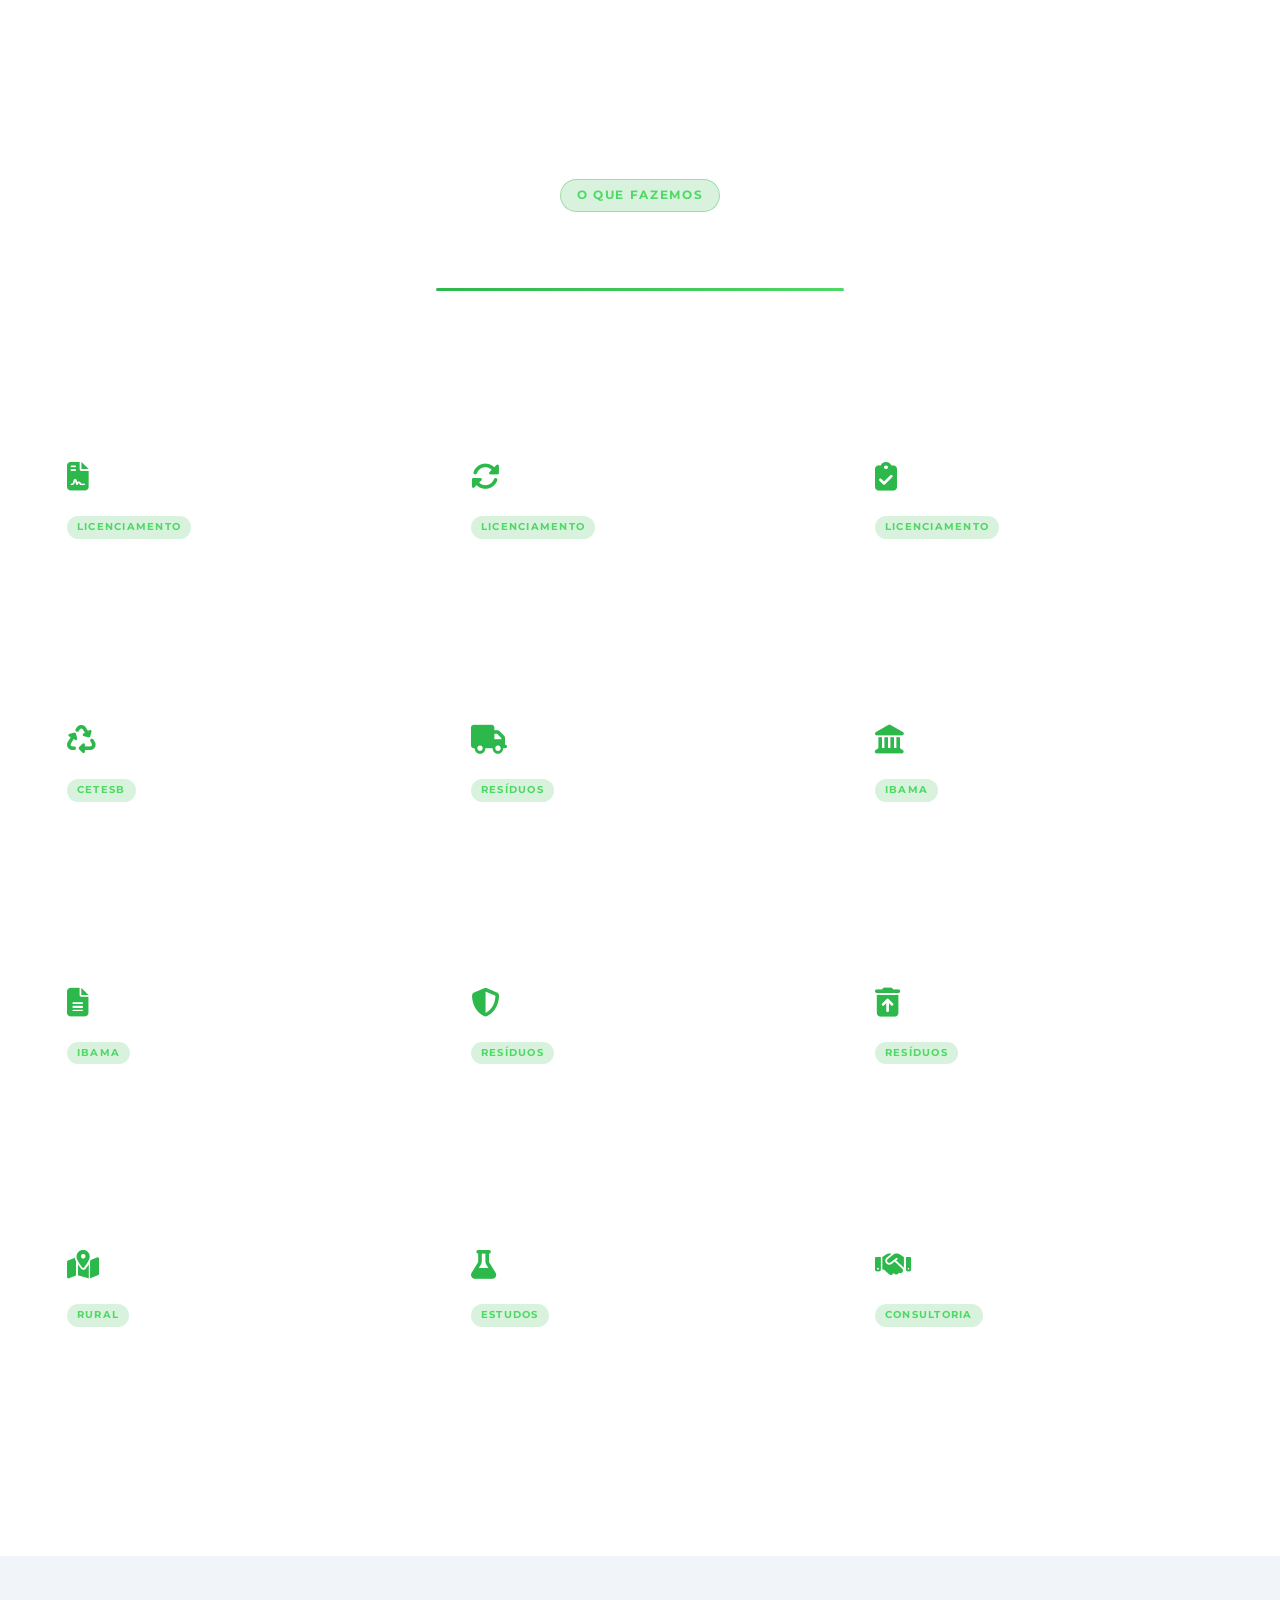
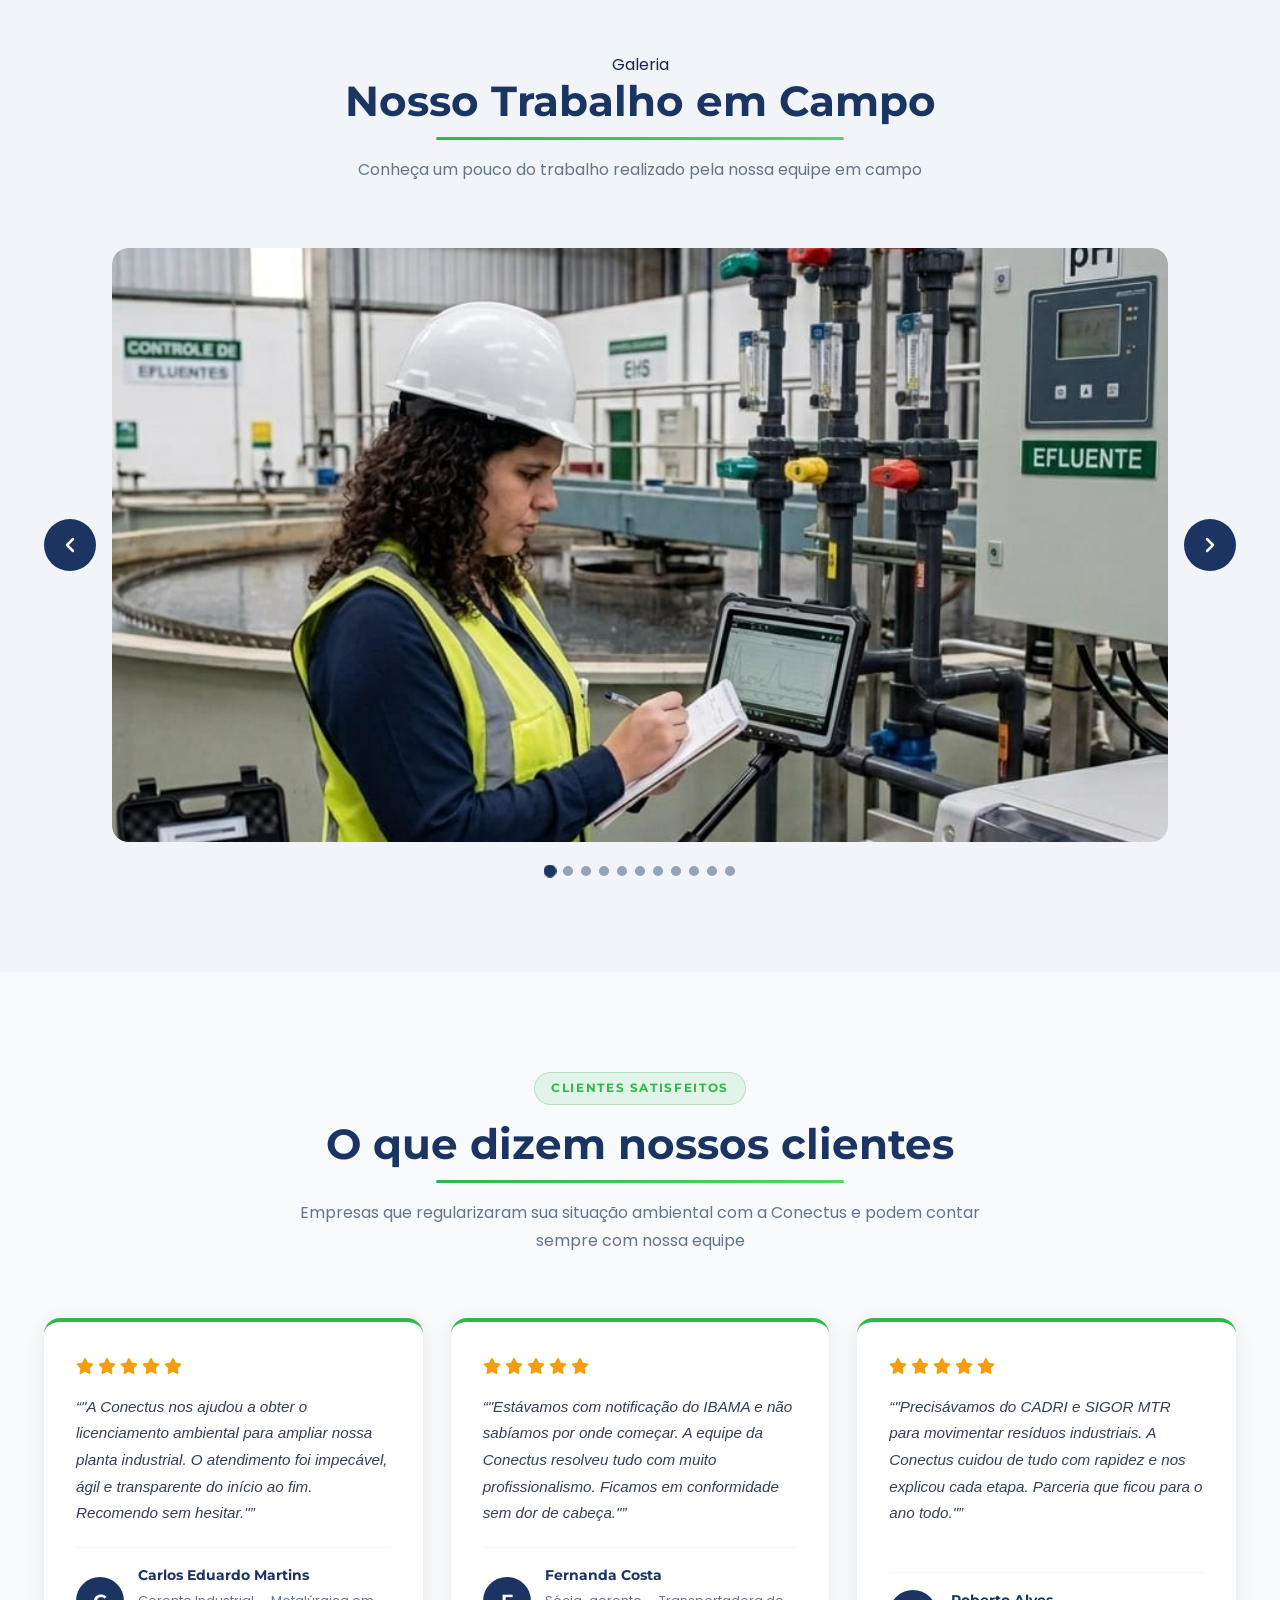
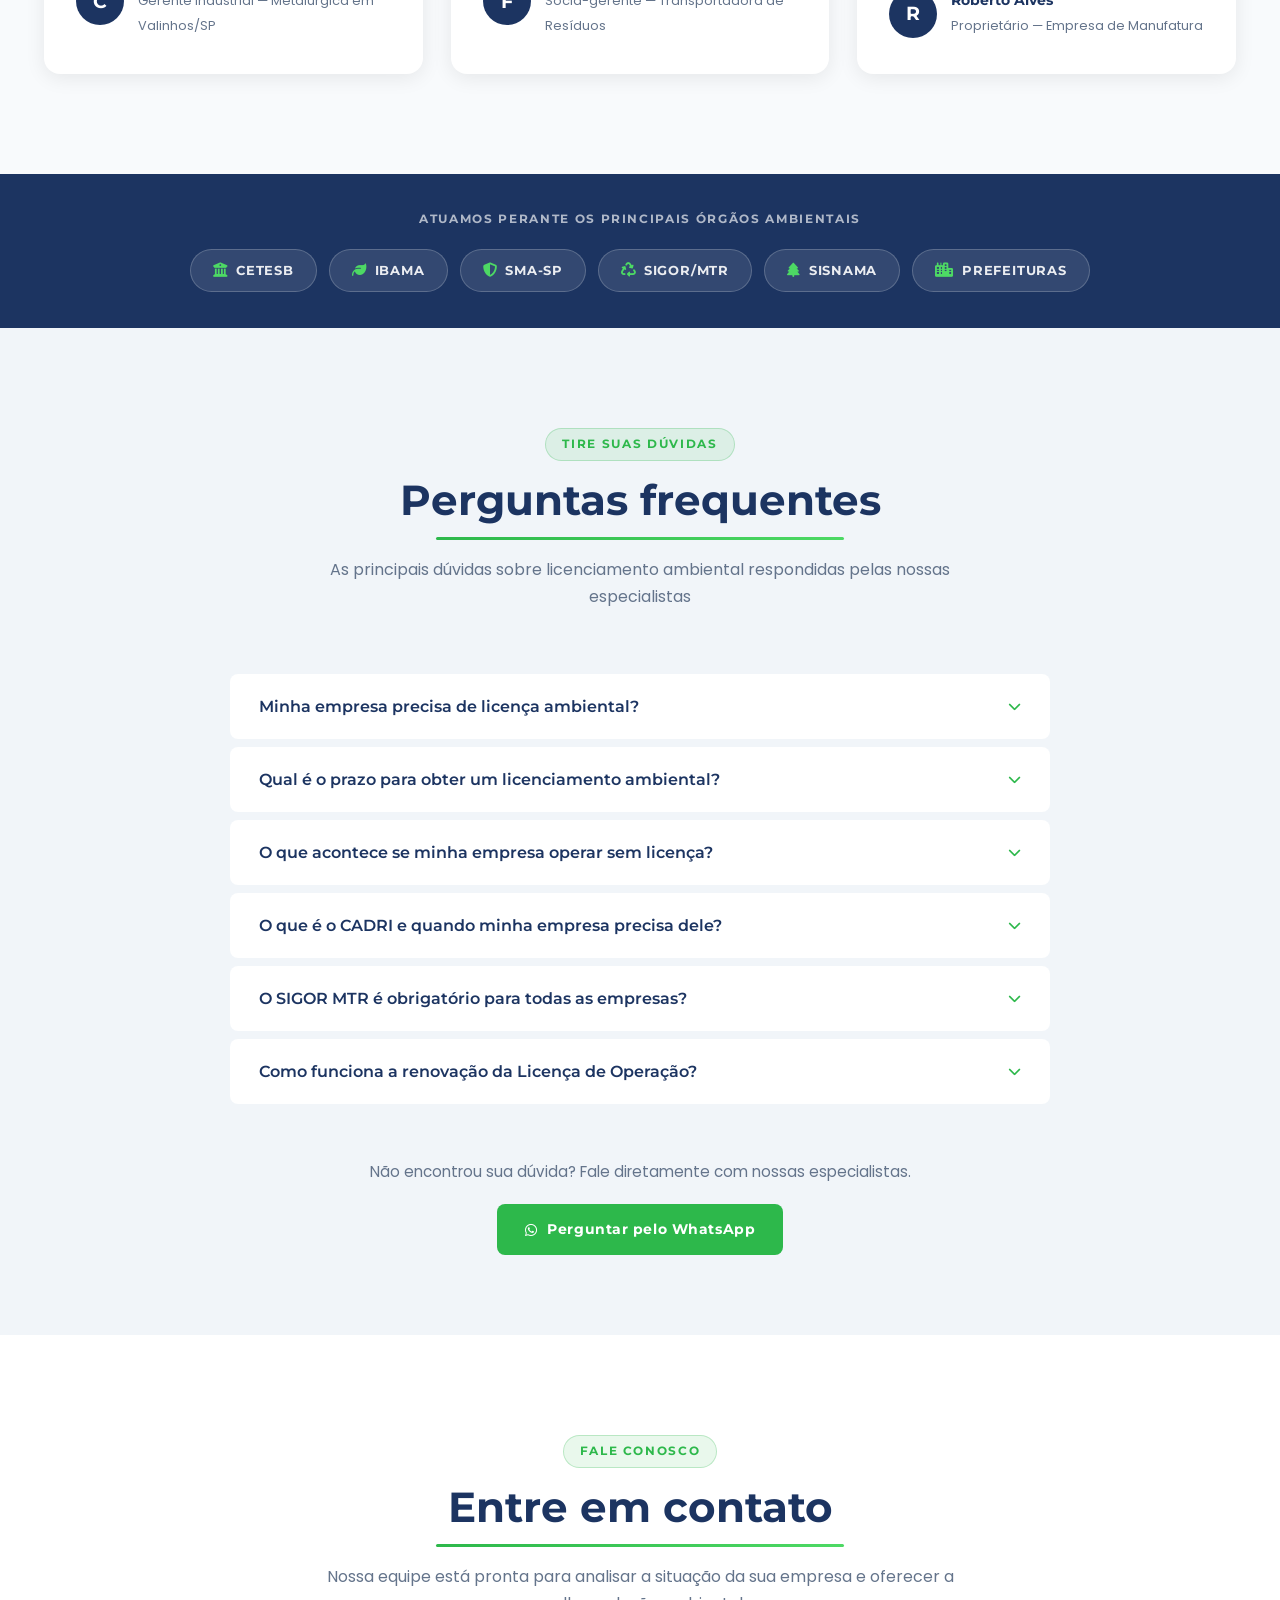
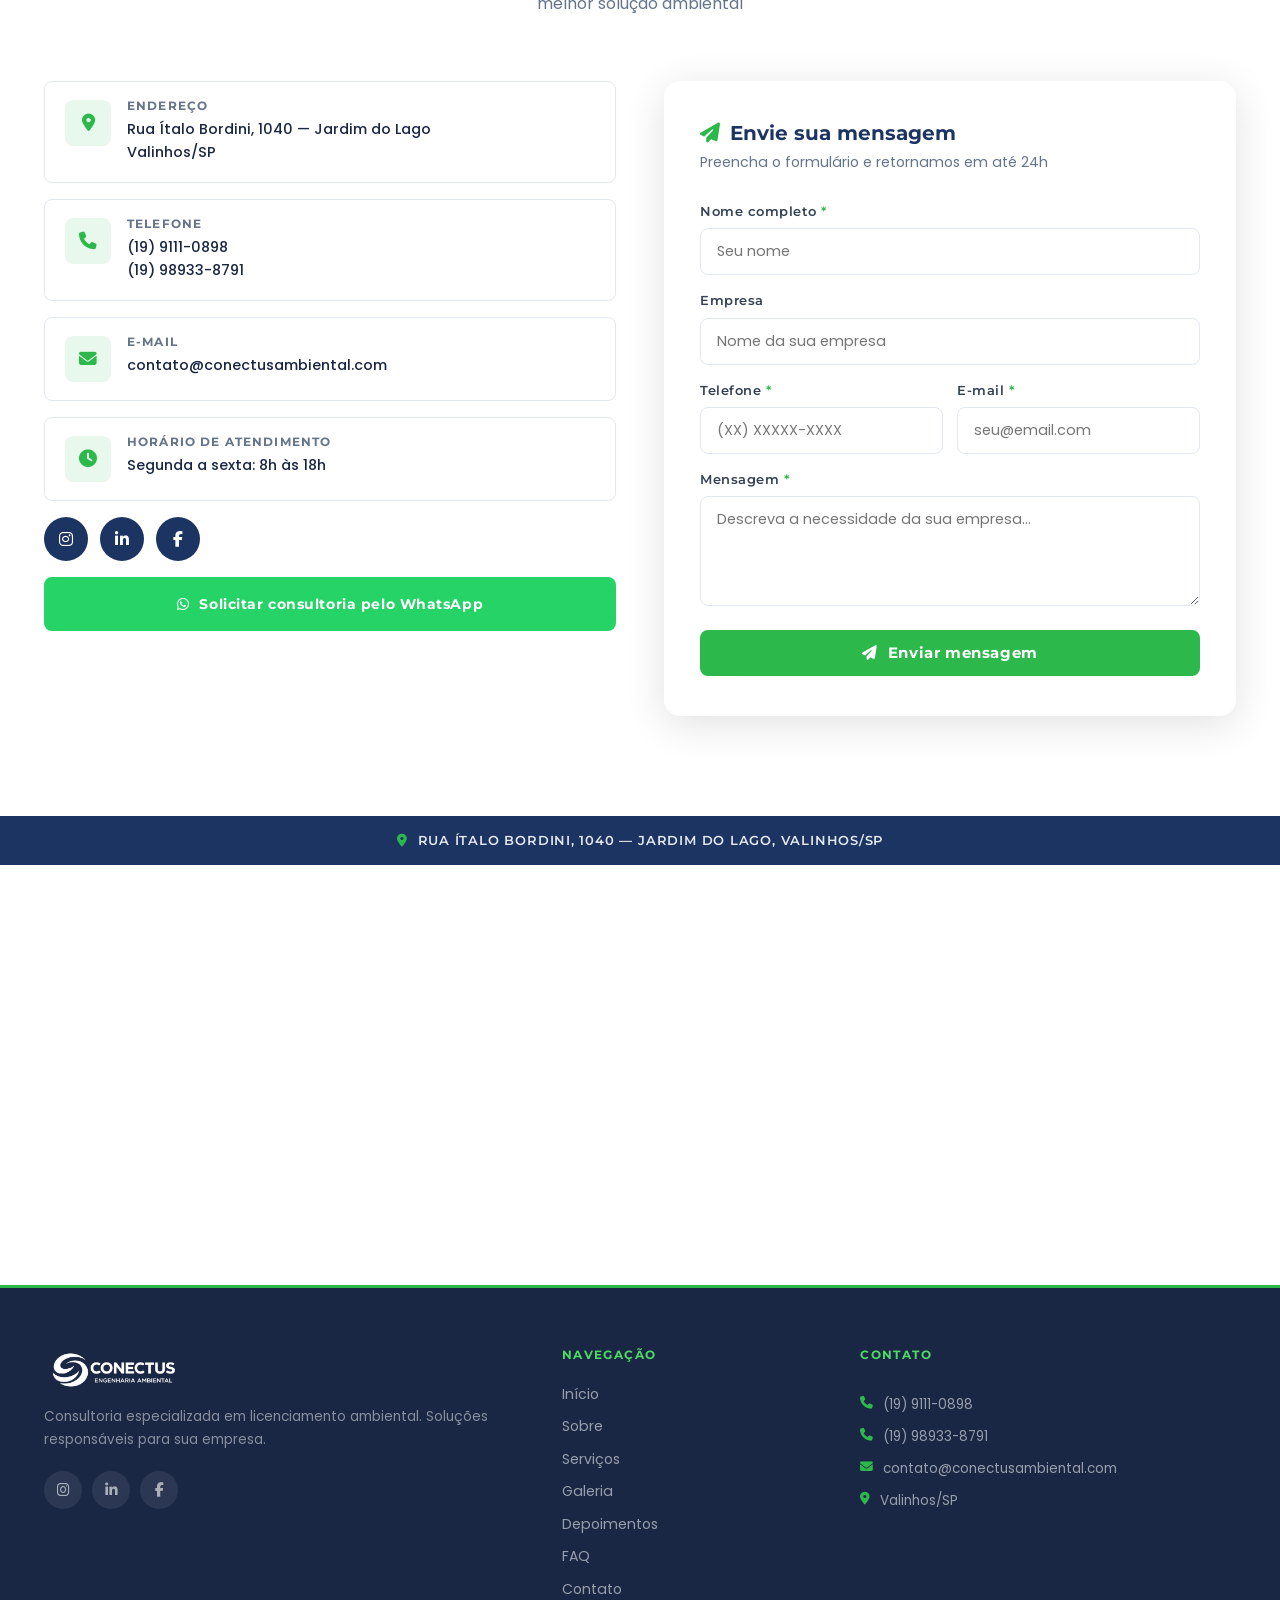
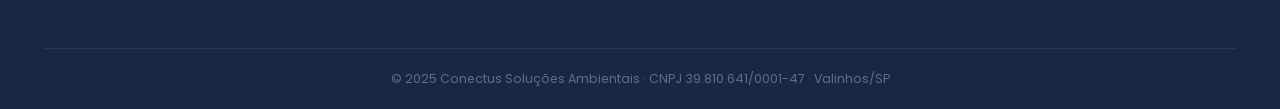
==== commit bc5e3bde: "feat: adiciona seção galeria com carrossel de 11 imagens de campo" ====
--- a/index.html
+++ b/index.html
@@ -106,6 +106,7 @@
         <a href="#inicio">Início</a>
         <a href="#sobre">Sobre</a>
         <a href="#servicos">Serviços</a>
+        <a href="#galeria">Galeria</a>
         <a href="#depoimentos">Depoimentos</a>
         <a href="#faq">FAQ</a>
         <a href="#contato">Contato</a>
@@ -126,6 +127,7 @@
     <a href="#inicio" class="nav-link">Início</a>
     <a href="#sobre" class="nav-link">Sobre</a>
     <a href="#servicos" class="nav-link">Serviços</a>
+    <a href="#galeria" class="nav-link">Galeria</a>
     <a href="#depoimentos" class="nav-link">Depoimentos</a>
     <a href="#faq" class="nav-link">FAQ</a>
     <a href="#contato" class="nav-link">Contato</a>
@@ -314,6 +316,41 @@
         </div>
 
       </div>
+    </div>
+  </section>
+
+  <!-- ===== GALERIA / CARROSSEL ===== -->
+  <section id="galeria" class="galeria-section">
+    <div class="container">
+      <div class="cabecalho-secao fade-in">
+        <span class="badge-secao">Galeria</span>
+        <h2>Nosso Trabalho em Campo</h2>
+        <p>Conheça um pouco do trabalho realizado pela nossa equipe em campo</p>
+      </div>
+      <div class="carrossel-wrapper">
+        <button class="carrossel-btn carrossel-btn-prev" id="galeriaAnterior" aria-label="Imagem anterior">
+          <svg xmlns="http://www.w3.org/2000/svg" width="24" height="24" viewBox="0 0 24 24" fill="none" stroke="currentColor" stroke-width="2.5" stroke-linecap="round" stroke-linejoin="round"><polyline points="15 18 9 12 15 6"/></svg>
+        </button>
+        <div class="carrossel-track-outer">
+          <div class="carrossel-track" id="galeriaTrack">
+            <div class="carrossel-slide"><img src="images/galeria/galeria-01.jpg" alt="Trabalho em campo 1" loading="lazy"></div>
+            <div class="carrossel-slide"><img src="images/galeria/galeria-02.jpg" alt="Trabalho em campo 2" loading="lazy"></div>
+            <div class="carrossel-slide"><img src="images/galeria/galeria-03.jpg" alt="Trabalho em campo 3" loading="lazy"></div>
+            <div class="carrossel-slide"><img src="images/galeria/galeria-04.jpg" alt="Trabalho em campo 4" loading="lazy"></div>
+            <div class="carrossel-slide"><img src="images/galeria/galeria-05.jpg" alt="Trabalho em campo 5" loading="lazy"></div>
+            <div class="carrossel-slide"><img src="images/galeria/galeria-06.jpg" alt="Trabalho em campo 6" loading="lazy"></div>
+            <div class="carrossel-slide"><img src="images/galeria/galeria-07.jpg" alt="Trabalho em campo 7" loading="lazy"></div>
+            <div class="carrossel-slide"><img src="images/galeria/galeria-08.jpg" alt="Trabalho em campo 8" loading="lazy"></div>
+            <div class="carrossel-slide"><img src="images/galeria/galeria-09.jpg" alt="Trabalho em campo 9" loading="lazy"></div>
+            <div class="carrossel-slide"><img src="images/galeria/galeria-10.jpg" alt="Trabalho em campo 10" loading="lazy"></div>
+            <div class="carrossel-slide"><img src="images/galeria/galeria-11.jpg" alt="Trabalho em campo 11" loading="lazy"></div>
+          </div>
+        </div>
+        <button class="carrossel-btn carrossel-btn-next" id="galeriaProximo" aria-label="Próxima imagem">
+          <svg xmlns="http://www.w3.org/2000/svg" width="24" height="24" viewBox="0 0 24 24" fill="none" stroke="currentColor" stroke-width="2.5" stroke-linecap="round" stroke-linejoin="round"><polyline points="9 18 15 12 9 6"/></svg>
+        </button>
+      </div>
+      <div class="carrossel-dots" id="galeriaDots"></div>
     </div>
   </section>
 
@@ -626,6 +663,7 @@
             <a href="#inicio">Início</a>
             <a href="#sobre">Sobre</a>
             <a href="#servicos">Serviços</a>
+            <a href="#galeria">Galeria</a>
             <a href="#depoimentos">Depoimentos</a>
             <a href="#faq">FAQ</a>
             <a href="#contato">Contato</a>
@@ -852,6 +890,56 @@
       });
     });
 
+    // ===== CARROSSEL GALERIA =====
+    (function() {
+      const track = document.getElementById('galeriaTrack');
+      const dotsContainer = document.getElementById('galeriaDots');
+      const btnPrev = document.getElementById('galeriaAnterior');
+      const btnNext = document.getElementById('galeriaProximo');
+      if (!track) return;
+
+      const slides = track.querySelectorAll('.carrossel-slide');
+      const total = slides.length;
+      let current = 0;
+      let autoplayTimer;
+
+      // Criar dots
+      slides.forEach((_, i) => {
+        const dot = document.createElement('button');
+        dot.className = 'carrossel-dot' + (i === 0 ? ' active' : '');
+        dot.setAttribute('aria-label', 'Ir para imagem ' + (i + 1));
+        dot.addEventListener('click', () => goTo(i));
+        dotsContainer.appendChild(dot);
+      });
+
+      function goTo(index) {
+        current = (index + total) % total;
+        track.style.transform = 'translateX(-' + current * 100 + '%)';
+        dotsContainer.querySelectorAll('.carrossel-dot').forEach((d, i) =>
+          d.classList.toggle('active', i === current)
+        );
+        resetAutoplay();
+      }
+
+      function resetAutoplay() {
+        clearInterval(autoplayTimer);
+        autoplayTimer = setInterval(() => goTo(current + 1), 5000);
+      }
+
+      btnNext.addEventListener('click', () => goTo(current + 1));
+      btnPrev.addEventListener('click', () => goTo(current - 1));
+
+      // Swipe touch
+      let touchStartX = 0;
+      track.parentElement.addEventListener('touchstart', e => { touchStartX = e.touches[0].clientX; }, { passive: true });
+      track.parentElement.addEventListener('touchend', e => {
+        const diff = touchStartX - e.changedTouches[0].clientX;
+        if (Math.abs(diff) > 50) goTo(diff > 0 ? current + 1 : current - 1);
+      });
+
+      resetAutoplay();
+    })();
+
     // ===== SITE PRONTO =====
     window.addEventListener('load', () => document.body.classList.add('site-pronto'));
   </script>
--- a/style.css
+++ b/style.css
@@ -325,10 +325,10 @@
   align-items: center;
   padding: 120px 0 80px;
   background:
-    linear-gradient(135deg, rgba(28, 52, 97, 0.93) 0%, rgba(28, 52, 97, 0.72) 100%),
-    url('https://images.unsplash.com/photo-1448375240586-882707db888b?w=1920&q=80&auto=format&fit=crop')
+    linear-gradient(135deg, rgba(28, 52, 97, 0.75) 0%, rgba(28, 52, 97, 0.55) 100%),
+    url('images/bg-hero.jpg')
     center / cover no-repeat;
-  background-attachment: fixed, fixed;
+  background-attachment: scroll, scroll;
 }
 
 .hero-overlay {
@@ -1712,3 +1712,100 @@
   .faq-lista { gap: 6px; }
   .contato-form-box h3 { font-size: 1.1rem; }
 }
+
+/* ===== GALERIA CARROSSEL ===== */
+.galeria-section {
+  padding: 96px 0;
+  background: var(--cinza-bg);
+}
+
+.carrossel-wrapper {
+  position: relative;
+  display: flex;
+  align-items: center;
+  gap: 16px;
+  margin-top: 48px;
+}
+
+.carrossel-track-outer {
+  flex: 1;
+  overflow: hidden;
+  border-radius: 16px;
+}
+
+.carrossel-track {
+  display: flex;
+  transition: transform 0.5s cubic-bezier(0.4, 0, 0.2, 1);
+  will-change: transform;
+}
+
+.carrossel-slide {
+  min-width: 100%;
+  aspect-ratio: 16 / 9;
+  overflow: hidden;
+}
+
+.carrossel-slide img {
+  width: 100%;
+  height: 100%;
+  object-fit: cover;
+  display: block;
+  border-radius: 16px;
+}
+
+.carrossel-btn {
+  flex-shrink: 0;
+  width: 52px;
+  height: 52px;
+  border-radius: 50%;
+  border: none;
+  background: var(--azul);
+  color: #fff;
+  cursor: pointer;
+  display: flex;
+  align-items: center;
+  justify-content: center;
+  transition: background 0.25s, transform 0.2s;
+  z-index: 2;
+}
+
+.carrossel-btn:hover {
+  background: var(--verde);
+  transform: scale(1.08);
+}
+
+.carrossel-dots {
+  display: flex;
+  justify-content: center;
+  gap: 8px;
+  margin-top: 24px;
+  flex-wrap: wrap;
+}
+
+.carrossel-dot {
+  width: 10px;
+  height: 10px;
+  border-radius: 50%;
+  background: var(--cinza-claro);
+  border: none;
+  cursor: pointer;
+  transition: background 0.25s, transform 0.2s;
+  padding: 0;
+}
+
+.carrossel-dot.active {
+  background: var(--azul);
+  transform: scale(1.3);
+}
+
+@media (max-width: 768px) {
+  .galeria-section { padding: 72px 0; }
+  .carrossel-btn { width: 40px; height: 40px; }
+  .carrossel-btn svg { width: 18px; height: 18px; }
+}
+
+@media (max-width: 480px) {
+  .galeria-section { padding: 56px 0; }
+  .carrossel-wrapper { gap: 8px; }
+  .carrossel-btn { width: 36px; height: 36px; }
+}
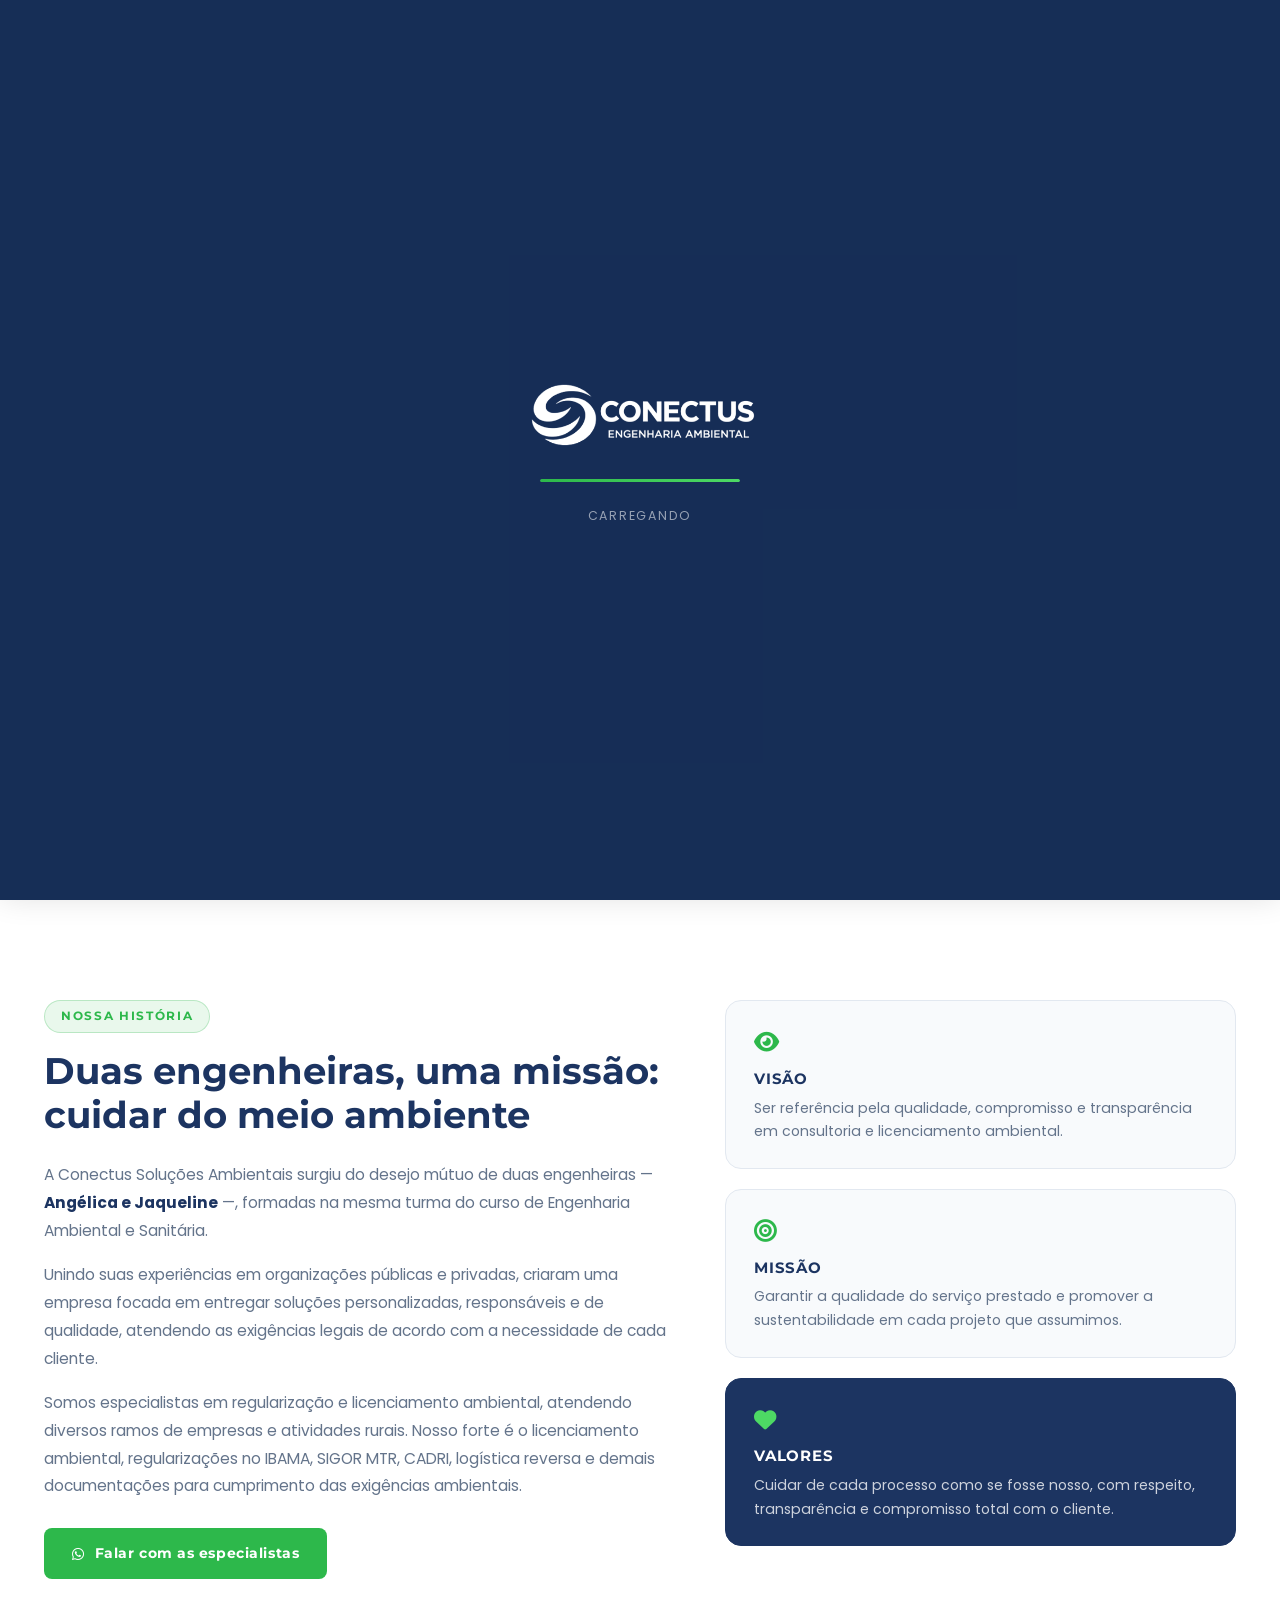
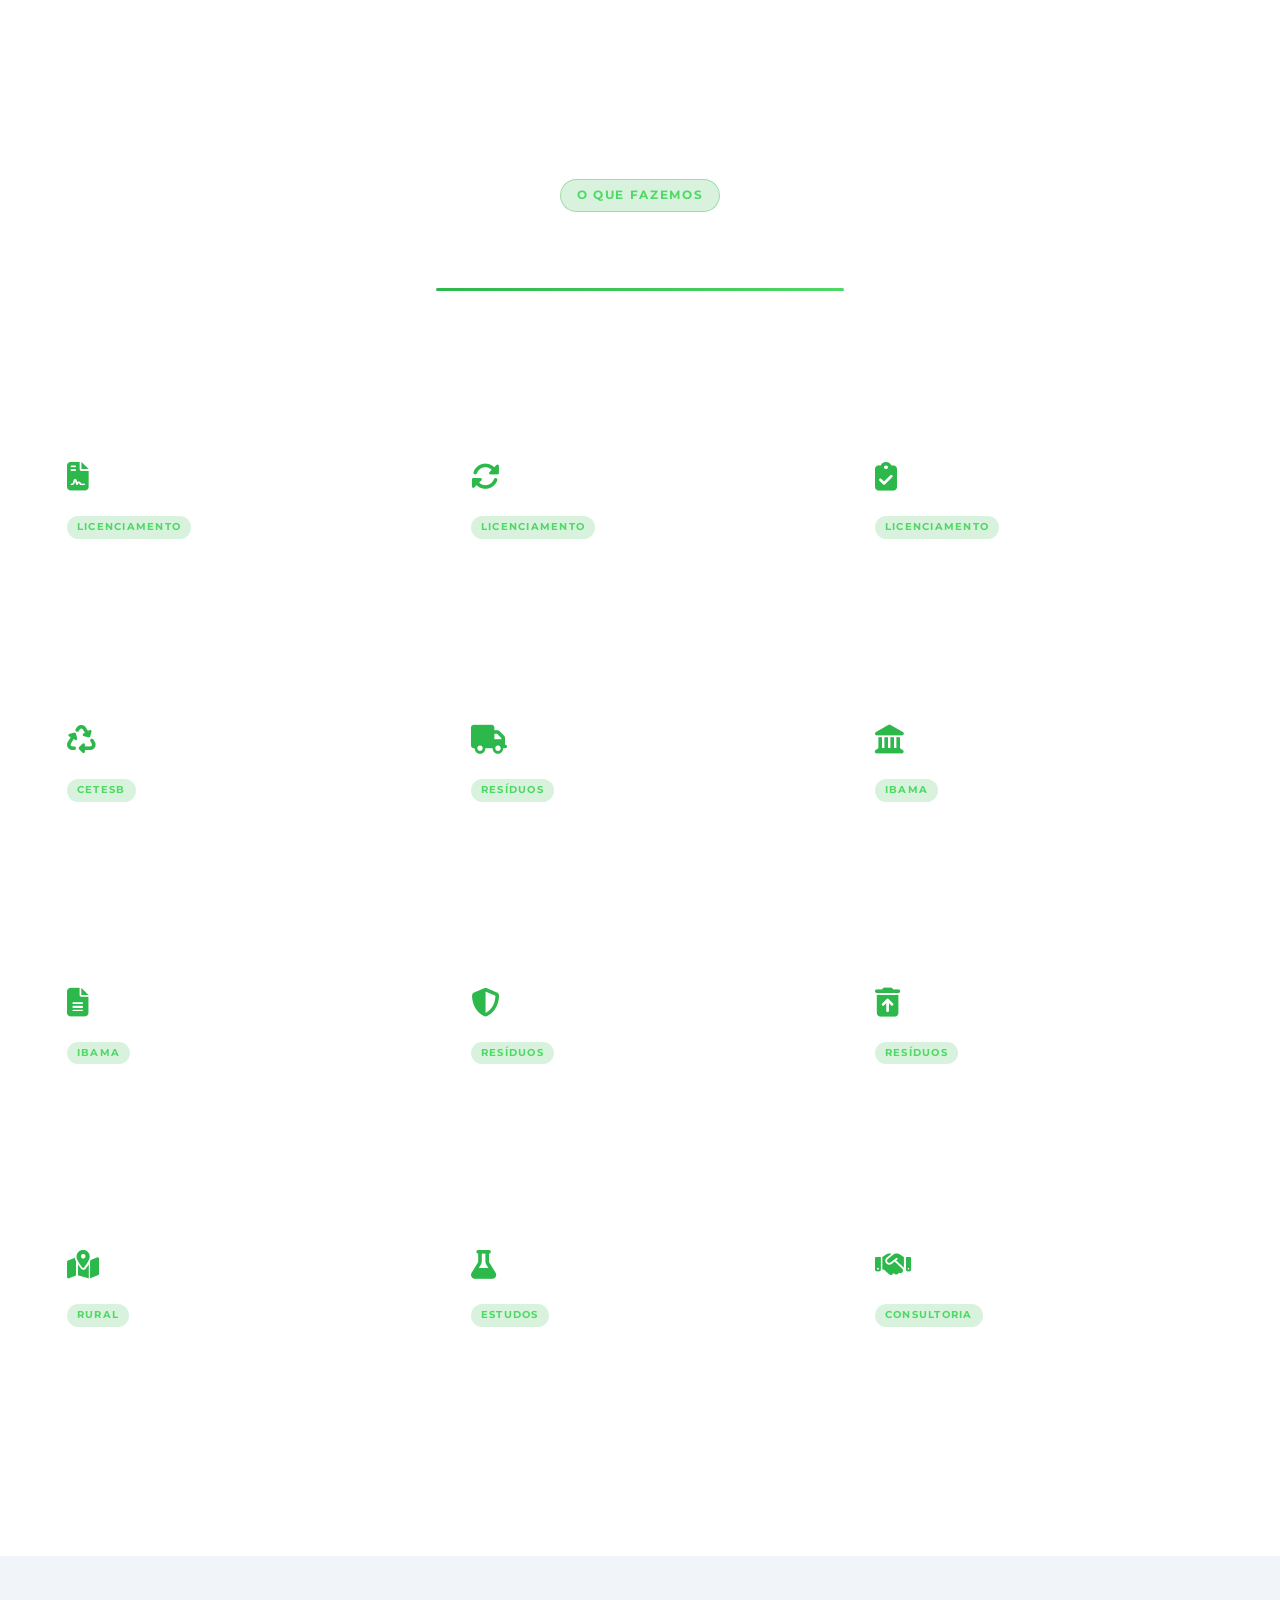
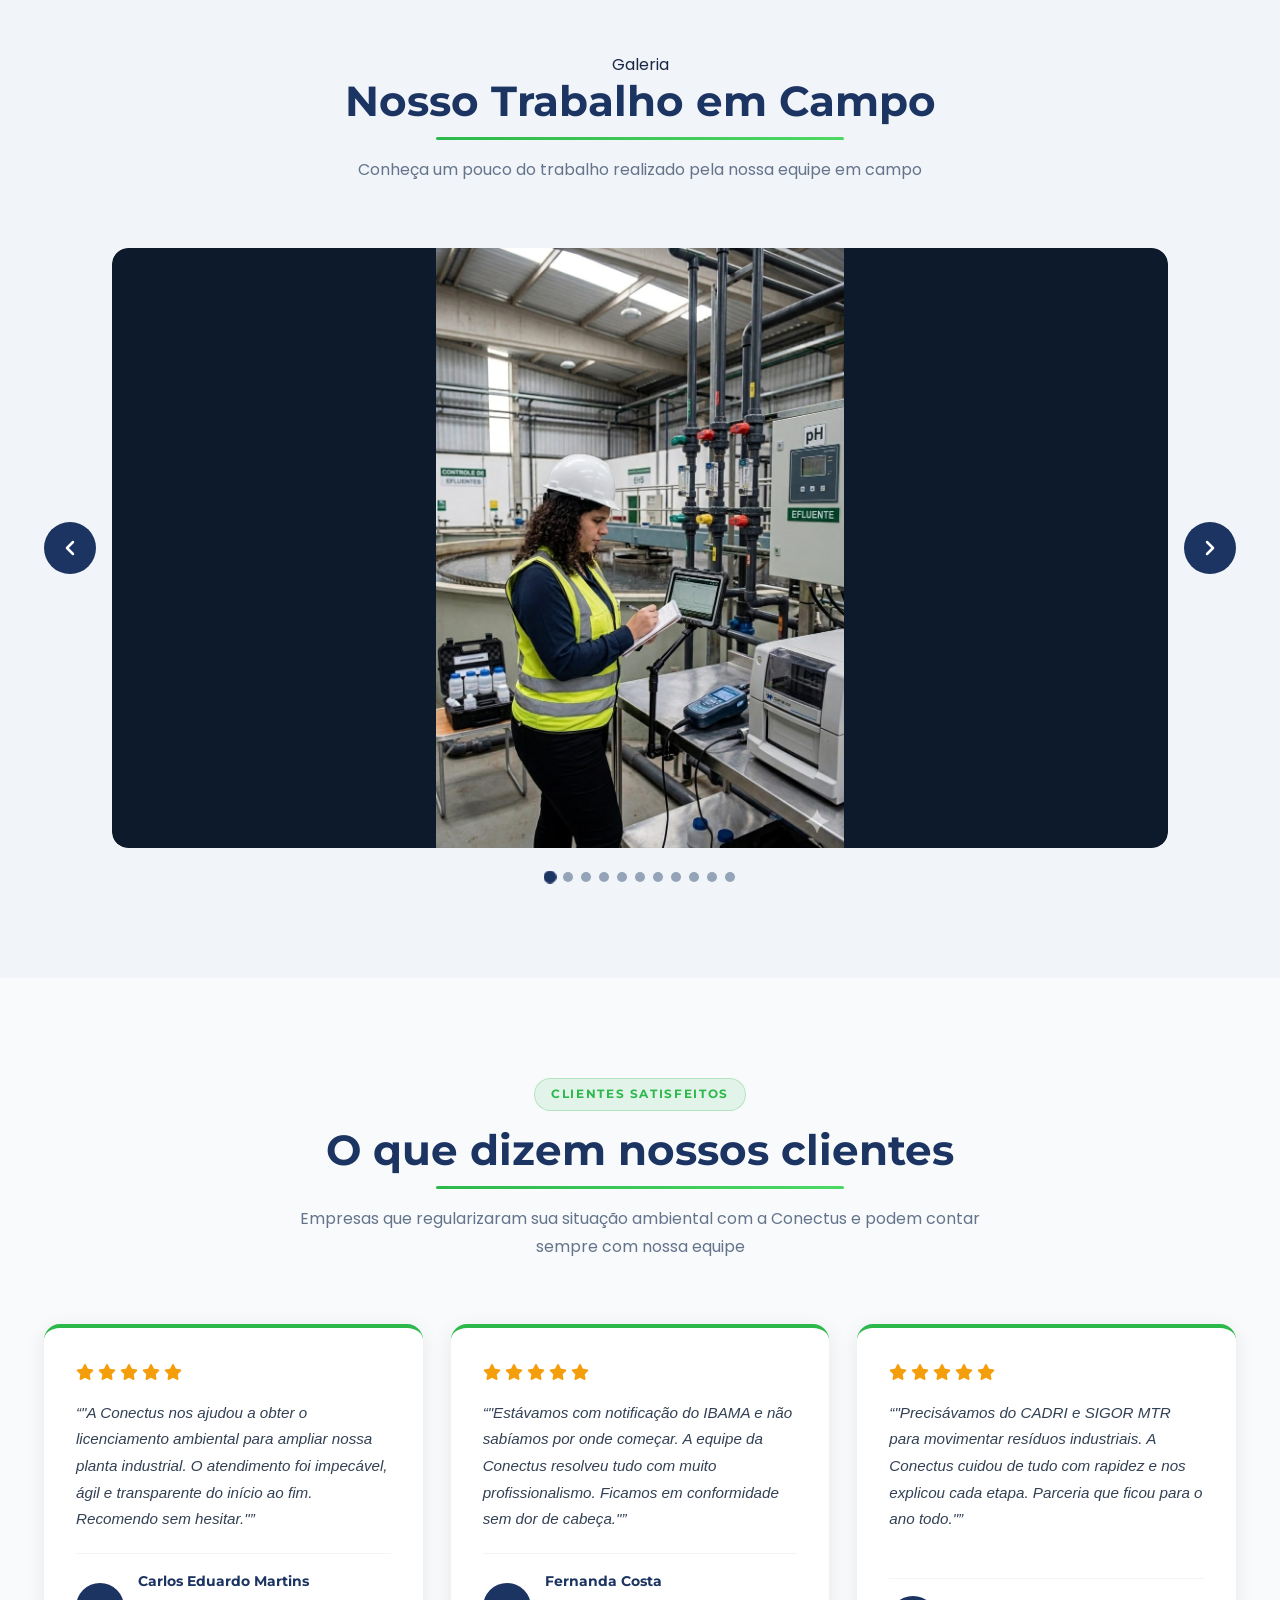
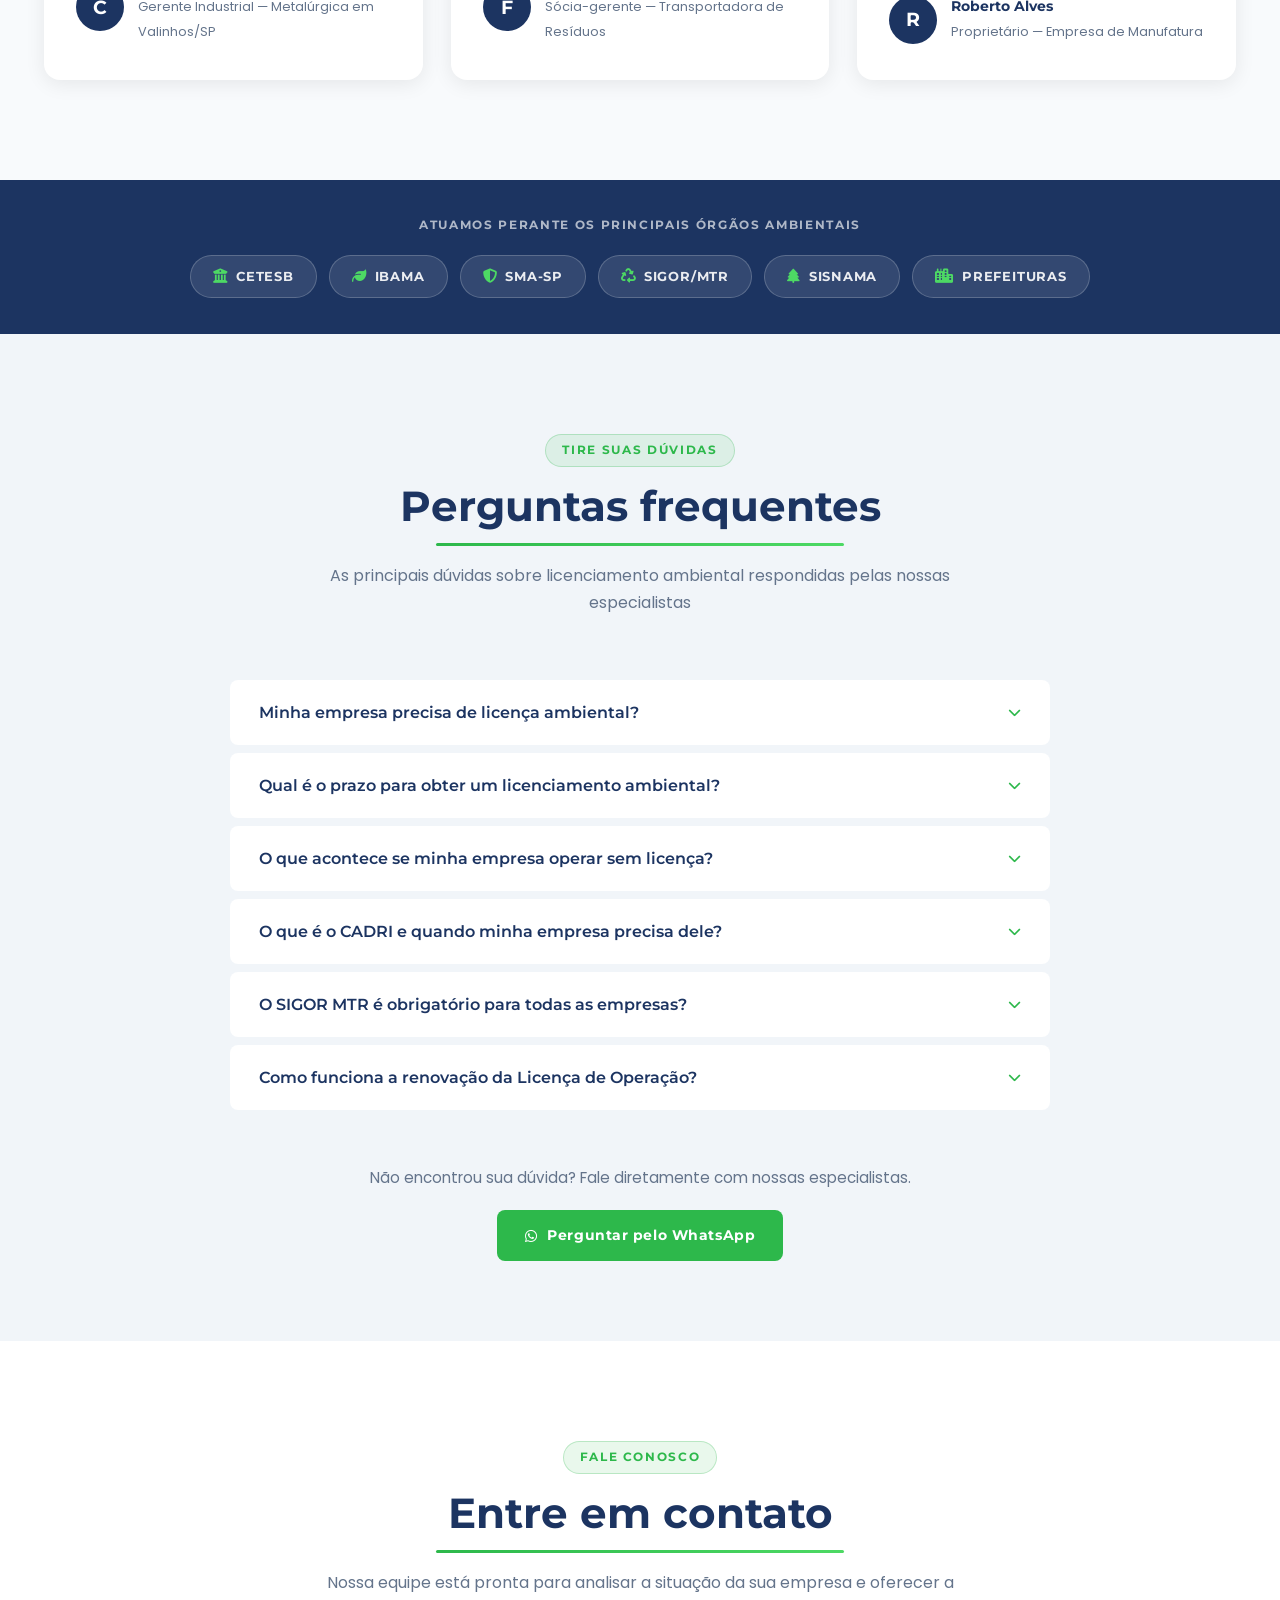
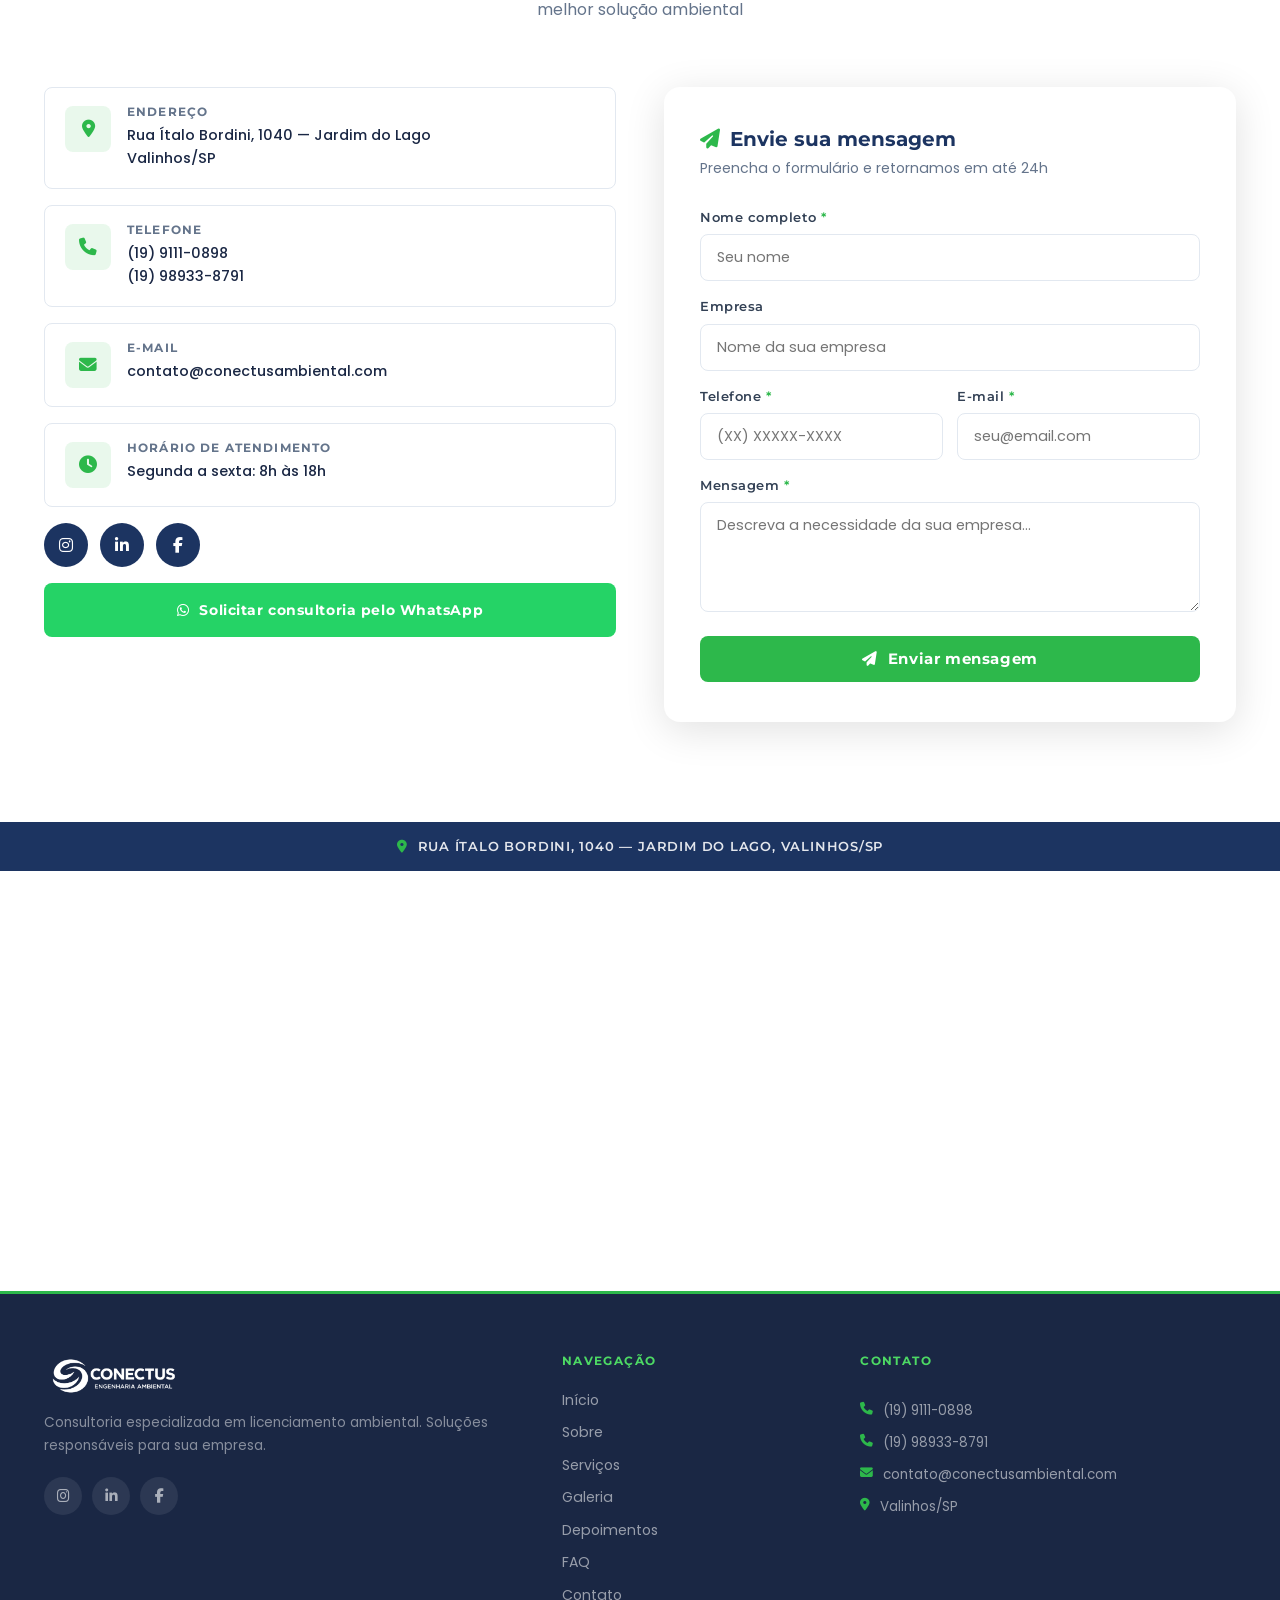
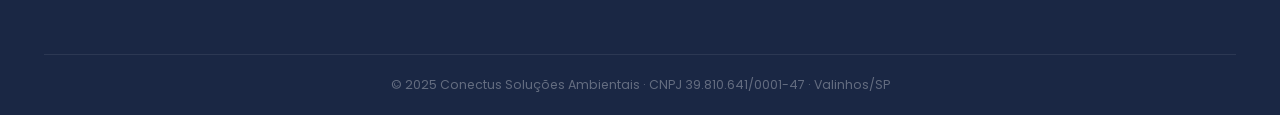
==== commit fa3b88e7: "feat: lightbox ao clicar nas imagens do carrossel + imagens sem corte" ====
--- a/index.html
+++ b/index.html
@@ -695,6 +695,19 @@
     <i class="fas fa-chevron-up" aria-hidden="true"></i>
   </button>
 
+  <!-- ===== LIGHTBOX GALERIA ===== -->
+  <div id="lightboxOverlay" class="lightbox-overlay" role="dialog" aria-modal="true" aria-label="Visualizar imagem">
+    <button class="lightbox-fechar" id="lightboxFechar" aria-label="Fechar">&#x2715;</button>
+    <button class="lightbox-nav prev" id="lightboxPrev" aria-label="Imagem anterior">
+      <svg xmlns="http://www.w3.org/2000/svg" width="22" height="22" viewBox="0 0 24 24" fill="none" stroke="currentColor" stroke-width="2.5" stroke-linecap="round" stroke-linejoin="round"><polyline points="15 18 9 12 15 6"/></svg>
+    </button>
+    <img src="" alt="Imagem ampliada" class="lightbox-img" id="lightboxImg">
+    <button class="lightbox-nav next" id="lightboxNext" aria-label="Próxima imagem">
+      <svg xmlns="http://www.w3.org/2000/svg" width="22" height="22" viewBox="0 0 24 24" fill="none" stroke="currentColor" stroke-width="2.5" stroke-linecap="round" stroke-linejoin="round"><polyline points="9 18 15 12 9 6"/></svg>
+    </button>
+    <div class="lightbox-contador" id="lightboxContador"></div>
+  </div>
+
   <!-- ===== COOKIE CONSENT (LGPD) ===== -->
   <div id="cookieConsent" class="cookie-consent" role="dialog" aria-label="Aviso de cookies" aria-live="polite">
     <div class="cookie-texto">
@@ -899,6 +912,7 @@
       if (!track) return;
 
       const slides = track.querySelectorAll('.carrossel-slide');
+      const imgs = Array.from(slides).map(s => s.querySelector('img'));
       const total = slides.length;
       let current = 0;
       let autoplayTimer;
@@ -938,6 +952,62 @@
       });
 
       resetAutoplay();
+
+      // ===== LIGHTBOX =====
+      const overlay = document.getElementById('lightboxOverlay');
+      const lbImg = document.getElementById('lightboxImg');
+      const lbContador = document.getElementById('lightboxContador');
+      const lbFechar = document.getElementById('lightboxFechar');
+      const lbPrev = document.getElementById('lightboxPrev');
+      const lbNext = document.getElementById('lightboxNext');
+      let lbIndex = 0;
+
+      function abrirLightbox(index) {
+        lbIndex = (index + total) % total;
+        lbImg.src = imgs[lbIndex].src;
+        lbImg.alt = imgs[lbIndex].alt;
+        lbContador.textContent = (lbIndex + 1) + ' / ' + total;
+        overlay.classList.add('ativo');
+        document.body.style.overflow = 'hidden';
+      }
+
+      function fecharLightbox() {
+        overlay.classList.remove('ativo');
+        document.body.style.overflow = '';
+      }
+
+      function lbGoTo(index) {
+        lbIndex = (index + total) % total;
+        lbImg.style.opacity = '0';
+        setTimeout(() => {
+          lbImg.src = imgs[lbIndex].src;
+          lbImg.alt = imgs[lbIndex].alt;
+          lbContador.textContent = (lbIndex + 1) + ' / ' + total;
+          lbImg.style.opacity = '1';
+        }, 200);
+      }
+
+      imgs.forEach((img, i) => img.addEventListener('click', () => abrirLightbox(i)));
+
+      lbFechar.addEventListener('click', fecharLightbox);
+      overlay.addEventListener('click', e => { if (e.target === overlay) fecharLightbox(); });
+      lbPrev.addEventListener('click', () => lbGoTo(lbIndex - 1));
+      lbNext.addEventListener('click', () => lbGoTo(lbIndex + 1));
+
+      document.addEventListener('keydown', e => {
+        if (!overlay.classList.contains('ativo')) return;
+        if (e.key === 'Escape') fecharLightbox();
+        if (e.key === 'ArrowRight') lbGoTo(lbIndex + 1);
+        if (e.key === 'ArrowLeft') lbGoTo(lbIndex - 1);
+      });
+
+      // Swipe no lightbox
+      let lbTouchX = 0;
+      overlay.addEventListener('touchstart', e => { lbTouchX = e.touches[0].clientX; }, { passive: true });
+      overlay.addEventListener('touchend', e => {
+        const diff = lbTouchX - e.changedTouches[0].clientX;
+        if (Math.abs(diff) > 50) lbGoTo(diff > 0 ? lbIndex + 1 : lbIndex - 1);
+      });
     })();
 
     // ===== SITE PRONTO =====
--- a/style.css
+++ b/style.css
@@ -1741,16 +1741,110 @@
 
 .carrossel-slide {
   min-width: 100%;
-  aspect-ratio: 16 / 9;
+  display: flex;
+  align-items: center;
+  justify-content: center;
+  background: #0d1a2b;
+  border-radius: 16px;
   overflow: hidden;
+  max-height: 600px;
 }
 
 .carrossel-slide img {
   width: 100%;
-  height: 100%;
-  object-fit: cover;
+  height: auto;
+  max-height: 600px;
+  object-fit: contain;
   display: block;
   border-radius: 16px;
+  cursor: zoom-in;
+  transition: transform 0.3s ease;
+}
+
+.carrossel-slide img:hover {
+  transform: scale(1.02);
+}
+
+/* ===== LIGHTBOX ===== */
+.lightbox-overlay {
+  position: fixed;
+  inset: 0;
+  background: rgba(0, 0, 0, 0.92);
+  z-index: 9999;
+  display: flex;
+  align-items: center;
+  justify-content: center;
+  opacity: 0;
+  pointer-events: none;
+  transition: opacity 0.3s ease;
+}
+
+.lightbox-overlay.ativo {
+  opacity: 1;
+  pointer-events: all;
+}
+
+.lightbox-img {
+  max-width: 92vw;
+  max-height: 90vh;
+  object-fit: contain;
+  border-radius: 8px;
+  box-shadow: 0 24px 80px rgba(0,0,0,0.7);
+  transition: opacity 0.25s ease;
+}
+
+.lightbox-fechar {
+  position: fixed;
+  top: 20px;
+  right: 24px;
+  background: rgba(255,255,255,0.15);
+  border: none;
+  color: #fff;
+  width: 44px;
+  height: 44px;
+  border-radius: 50%;
+  font-size: 1.4rem;
+  cursor: pointer;
+  display: flex;
+  align-items: center;
+  justify-content: center;
+  transition: background 0.2s;
+  z-index: 10000;
+}
+
+.lightbox-fechar:hover { background: rgba(255,255,255,0.3); }
+
+.lightbox-nav {
+  position: fixed;
+  top: 50%;
+  transform: translateY(-50%);
+  background: rgba(255,255,255,0.15);
+  border: none;
+  color: #fff;
+  width: 52px;
+  height: 52px;
+  border-radius: 50%;
+  cursor: pointer;
+  display: flex;
+  align-items: center;
+  justify-content: center;
+  transition: background 0.2s;
+  z-index: 10000;
+}
+
+.lightbox-nav:hover { background: rgba(255,255,255,0.3); }
+.lightbox-nav.prev { left: 20px; }
+.lightbox-nav.next { right: 20px; }
+
+.lightbox-contador {
+  position: fixed;
+  bottom: 20px;
+  left: 50%;
+  transform: translateX(-50%);
+  color: rgba(255,255,255,0.7);
+  font-size: 0.9rem;
+  font-family: var(--fonte-corpo);
+  z-index: 10000;
 }
 
 .carrossel-btn {
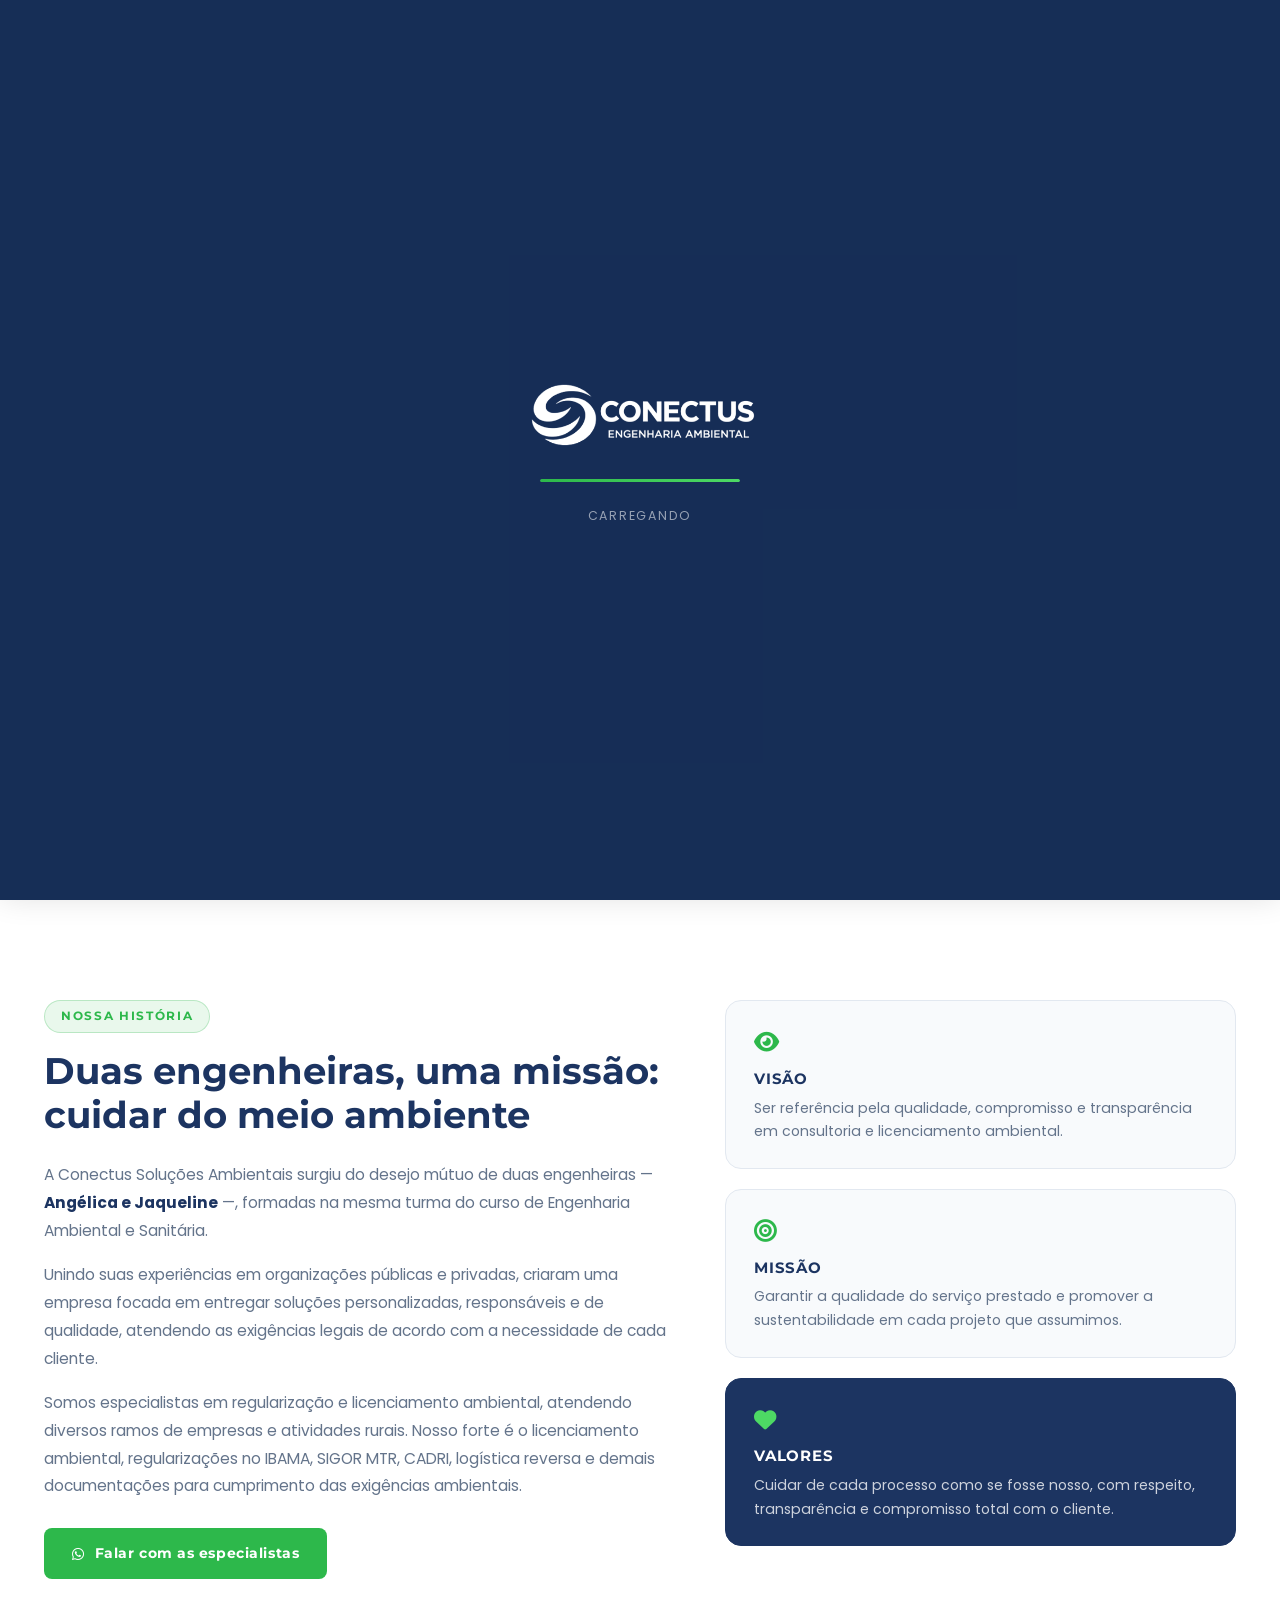
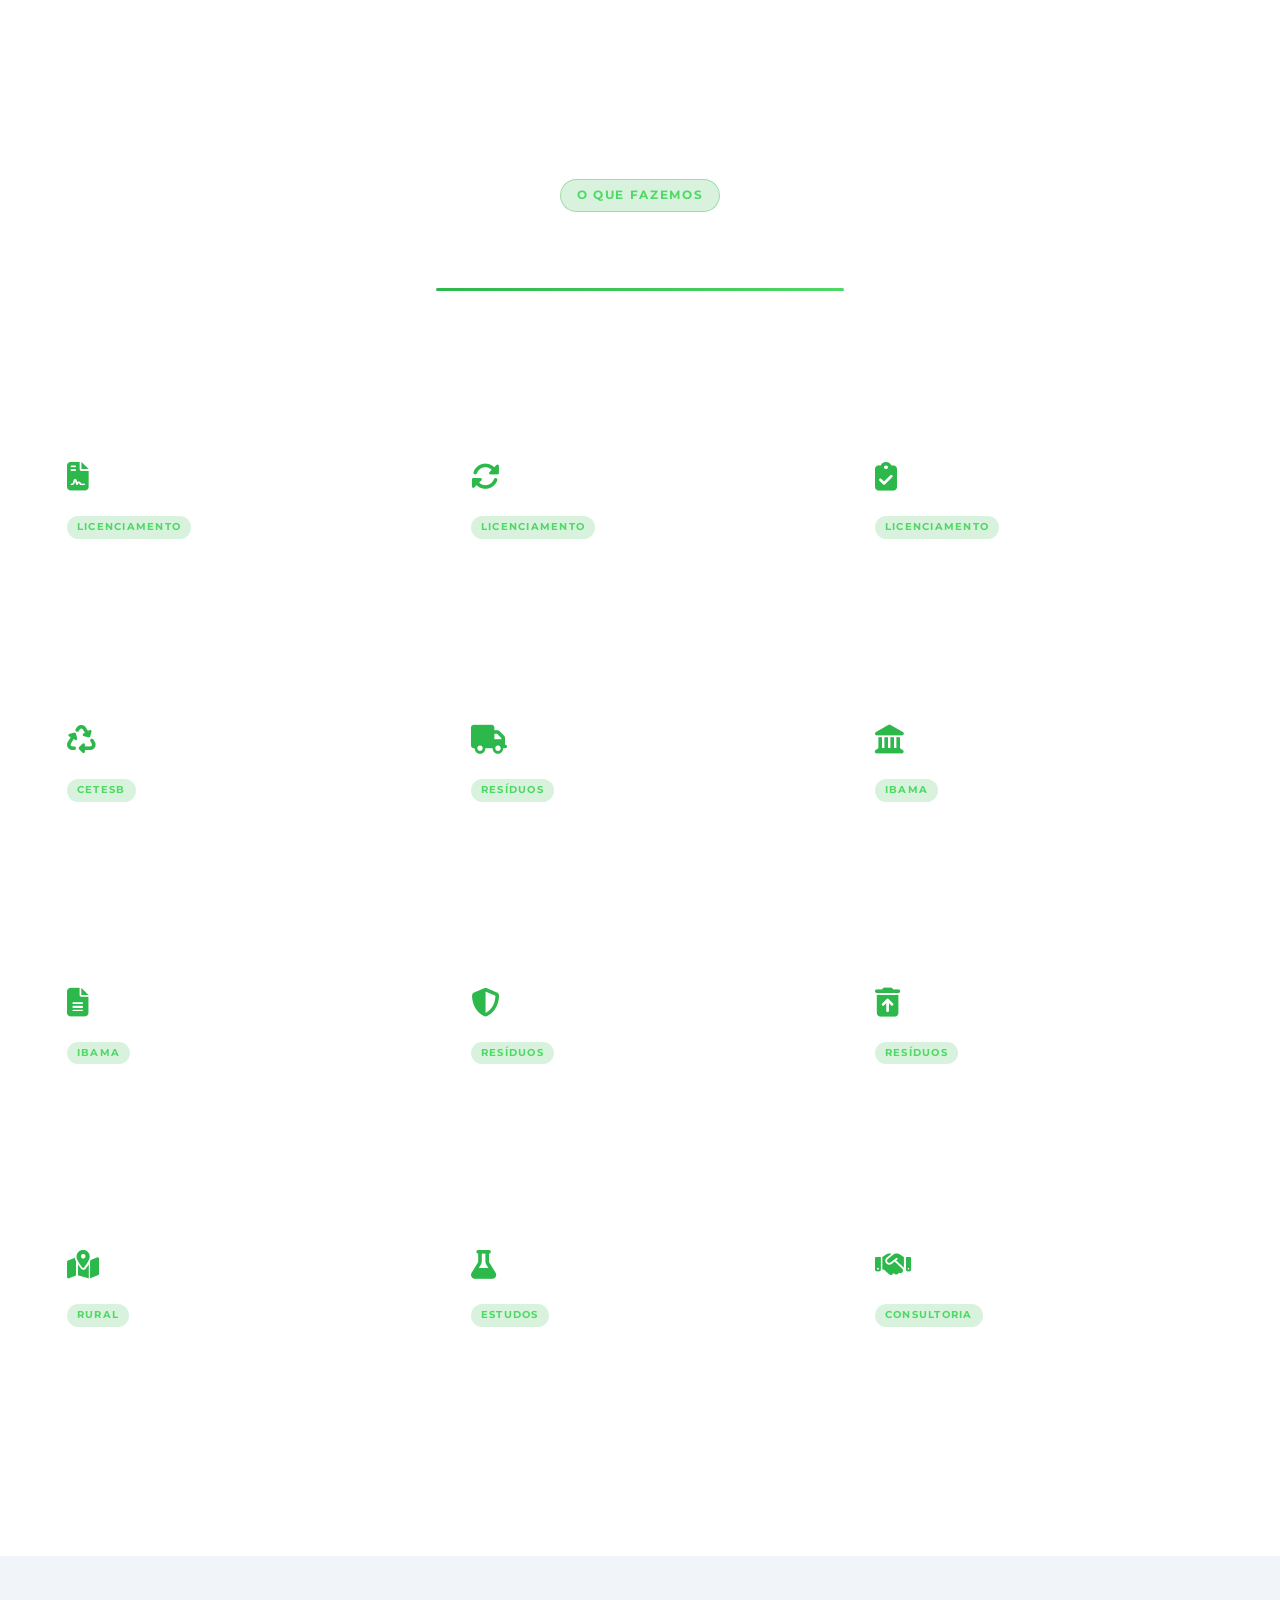
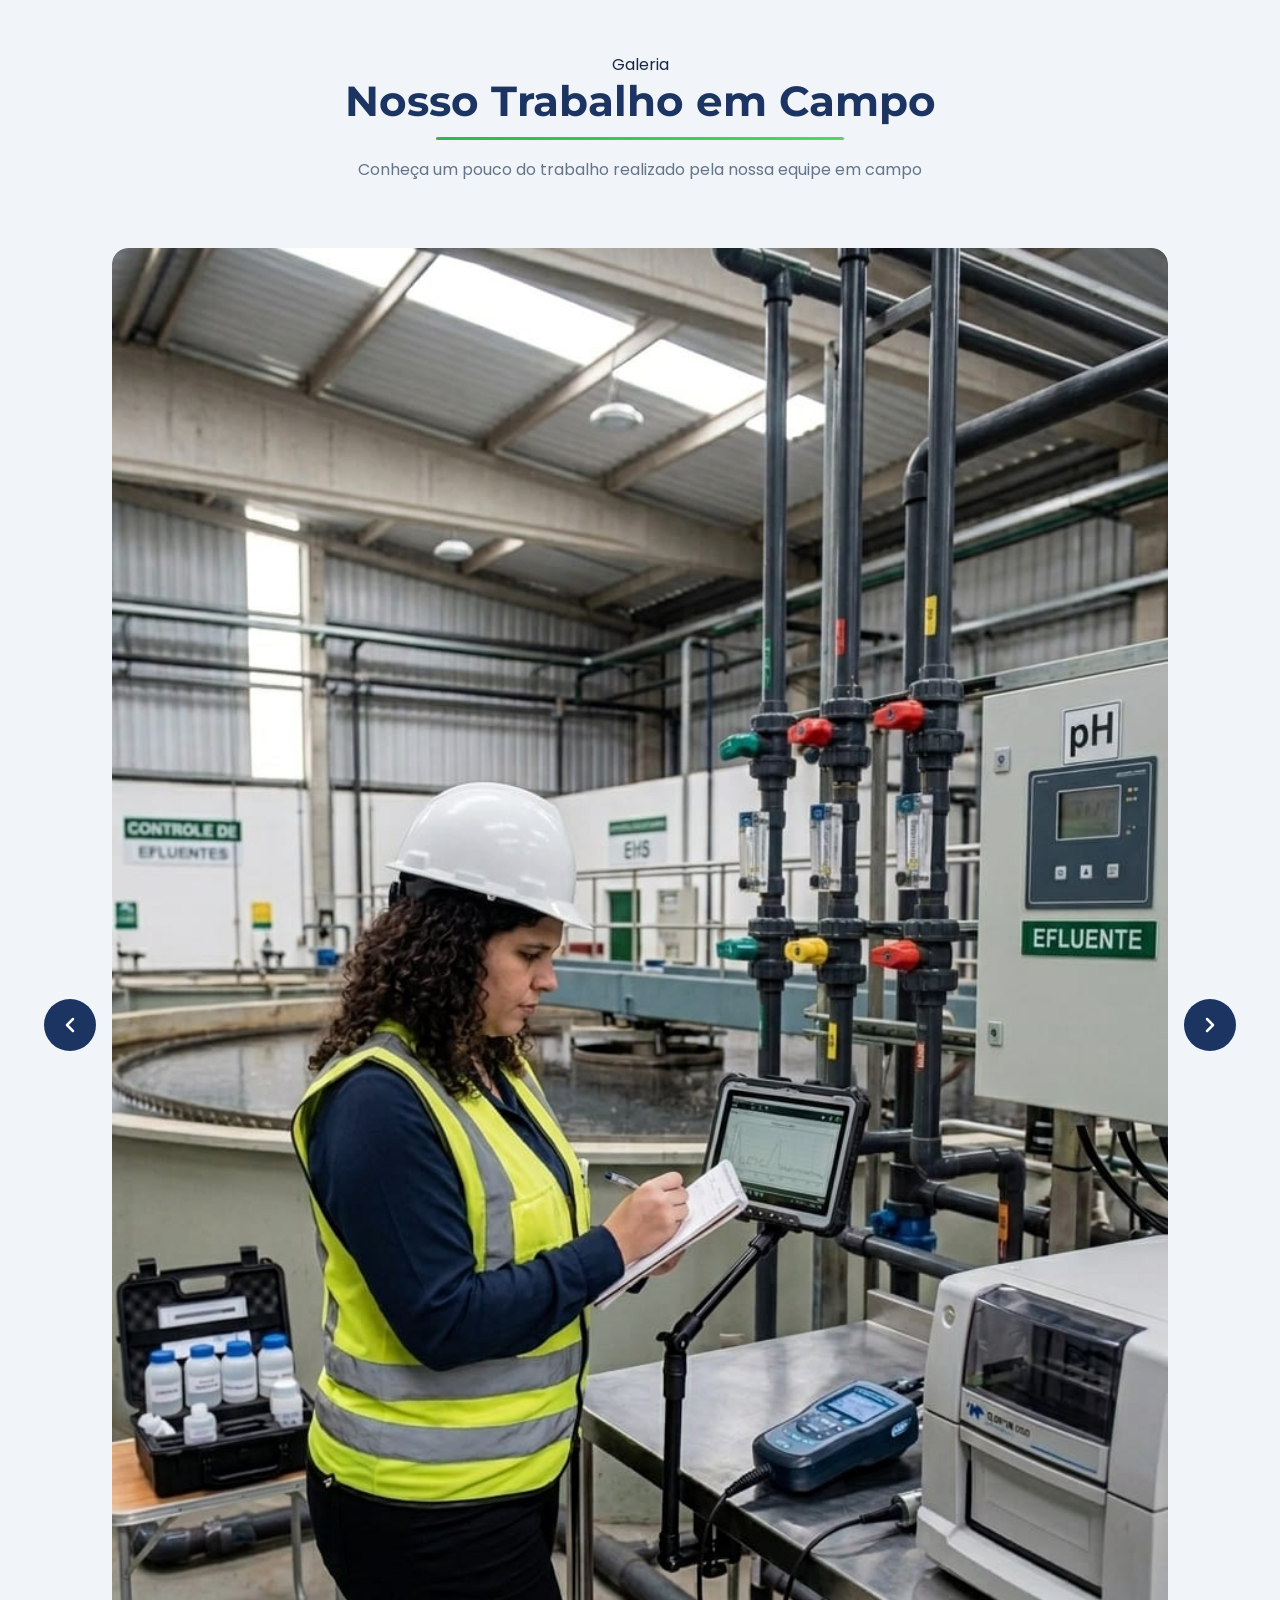
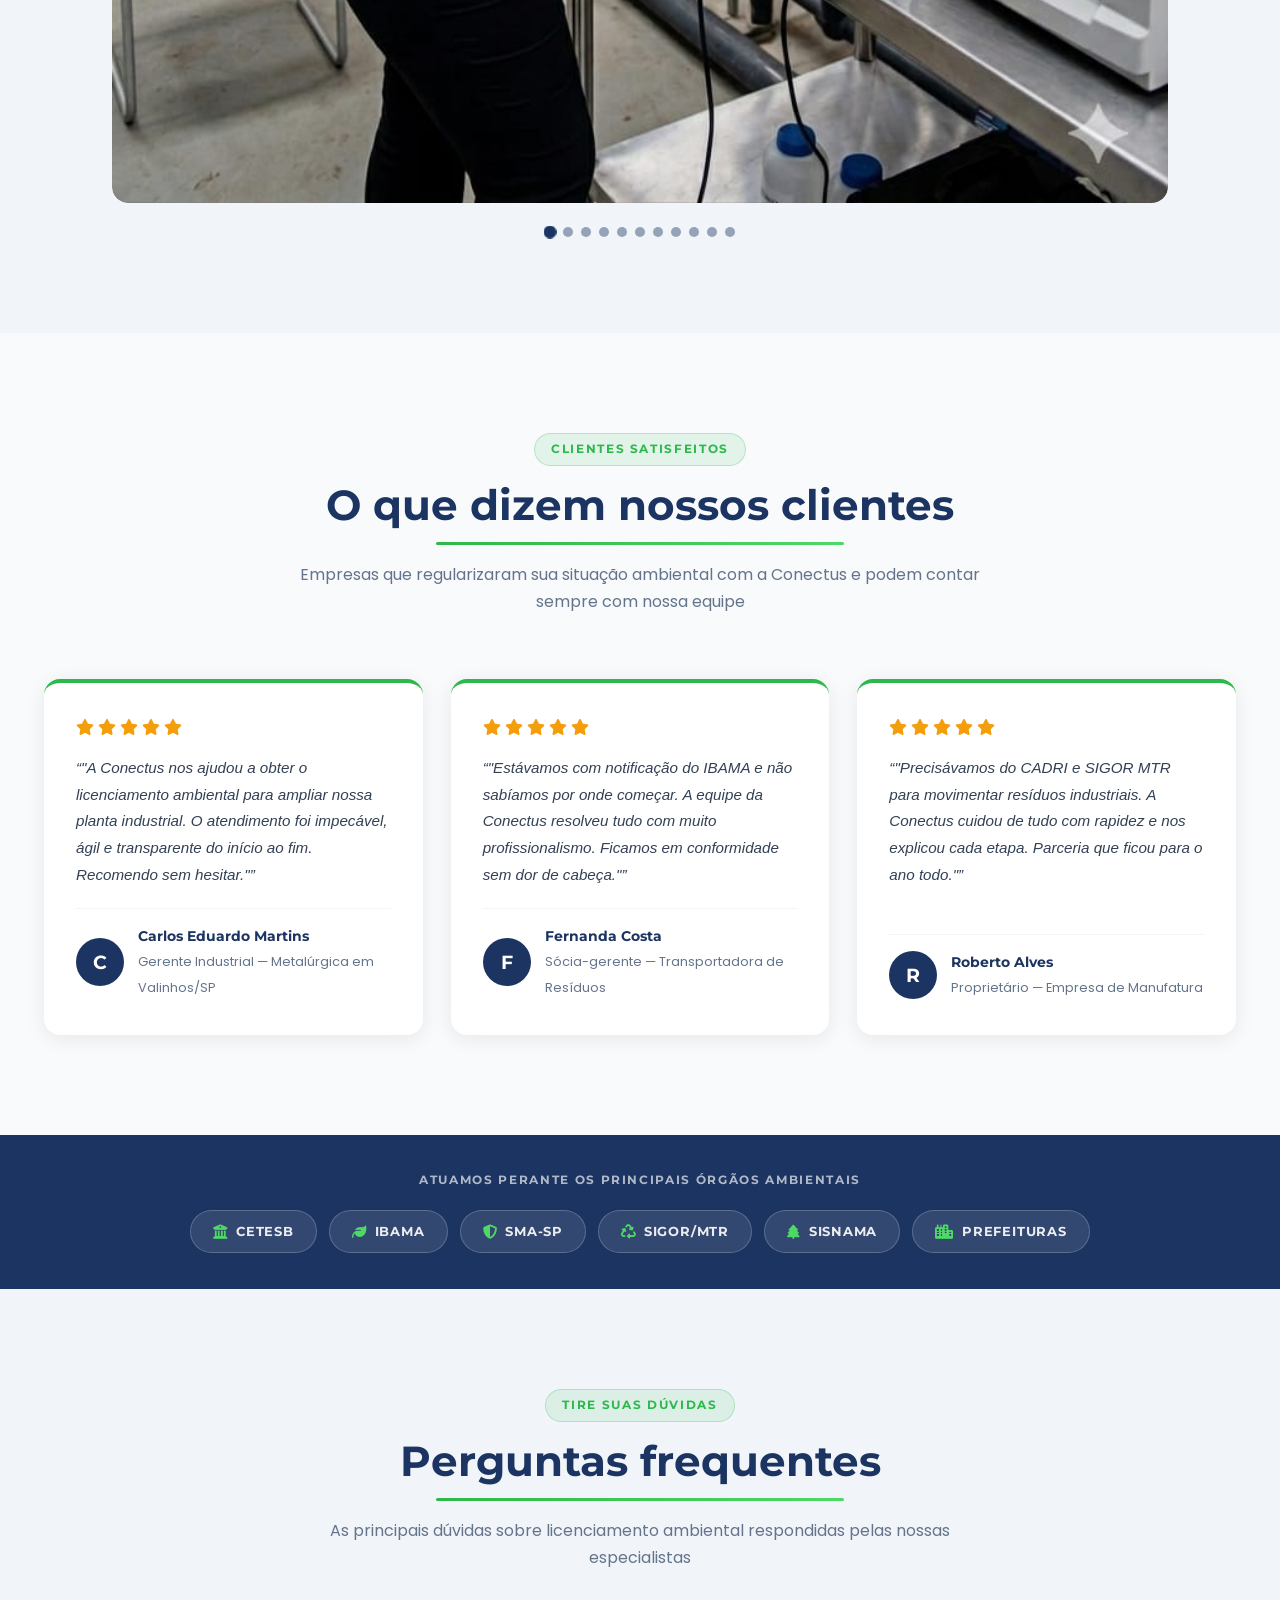
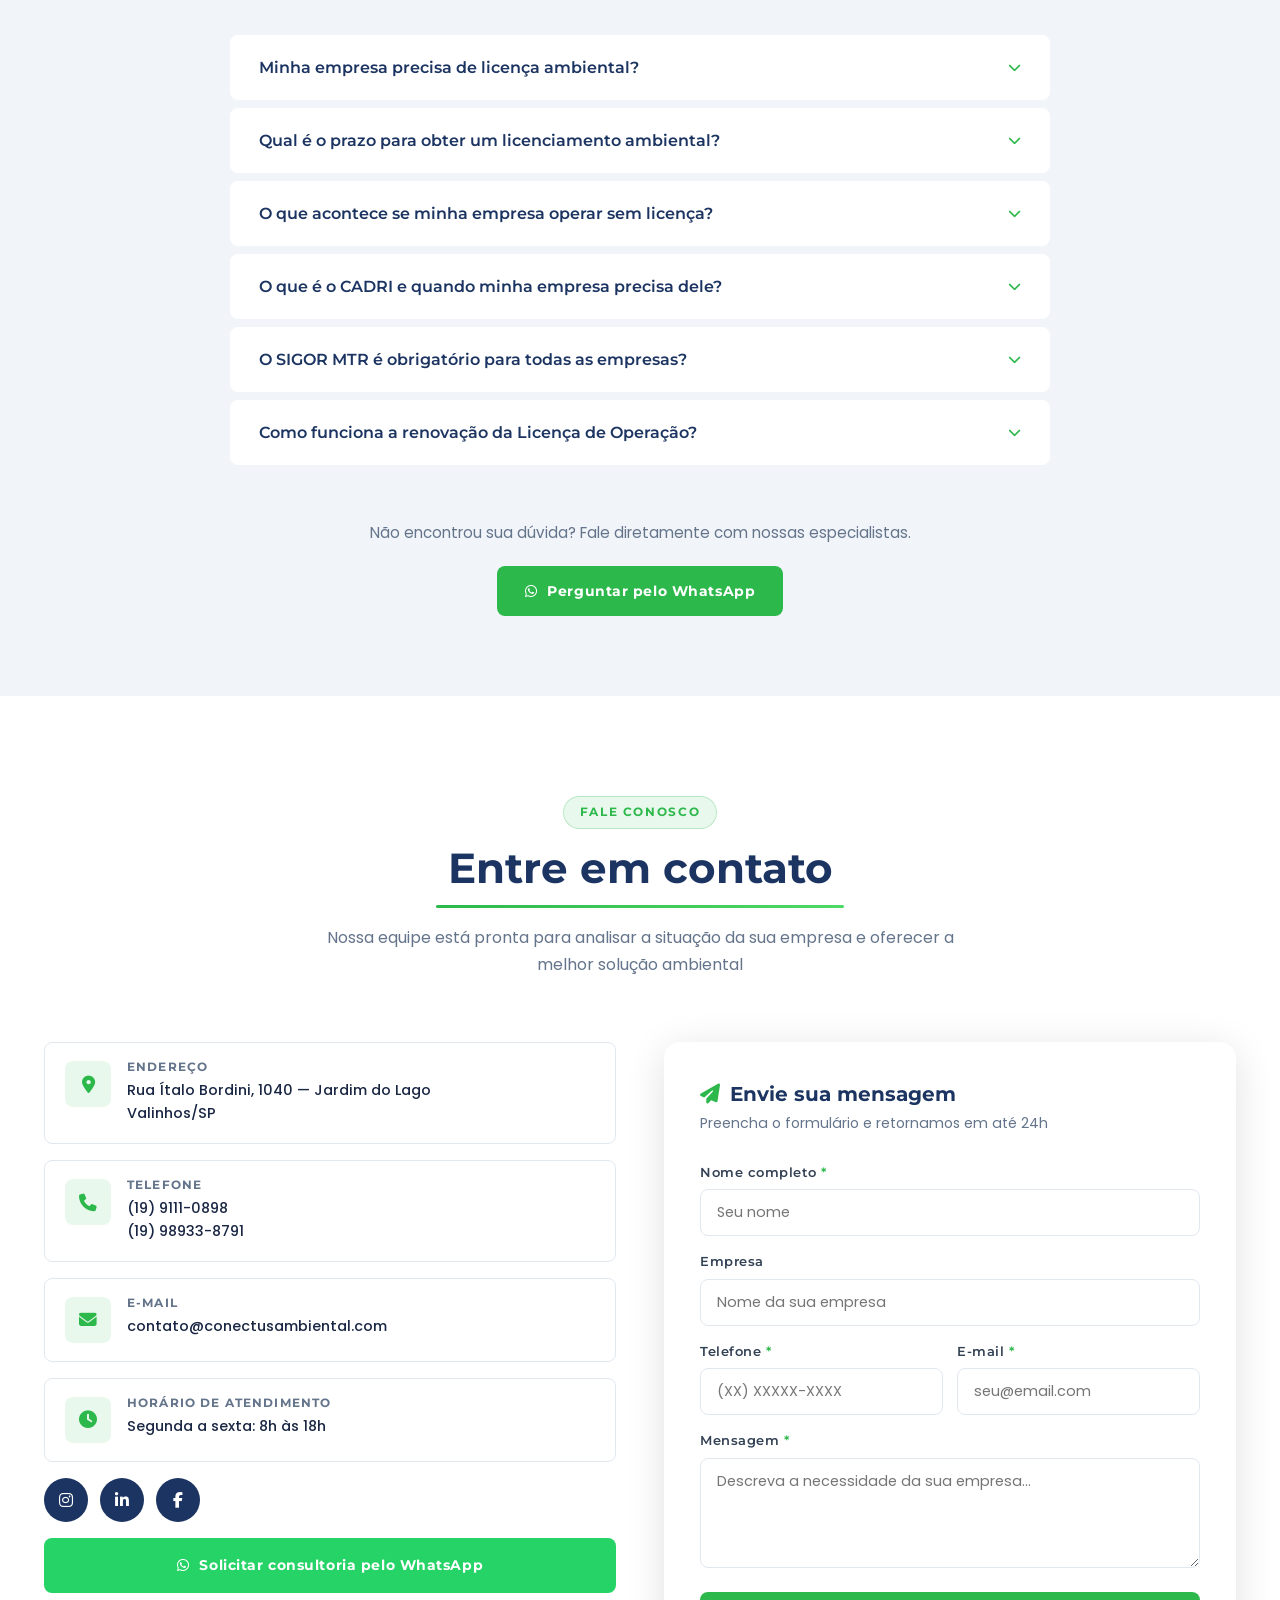
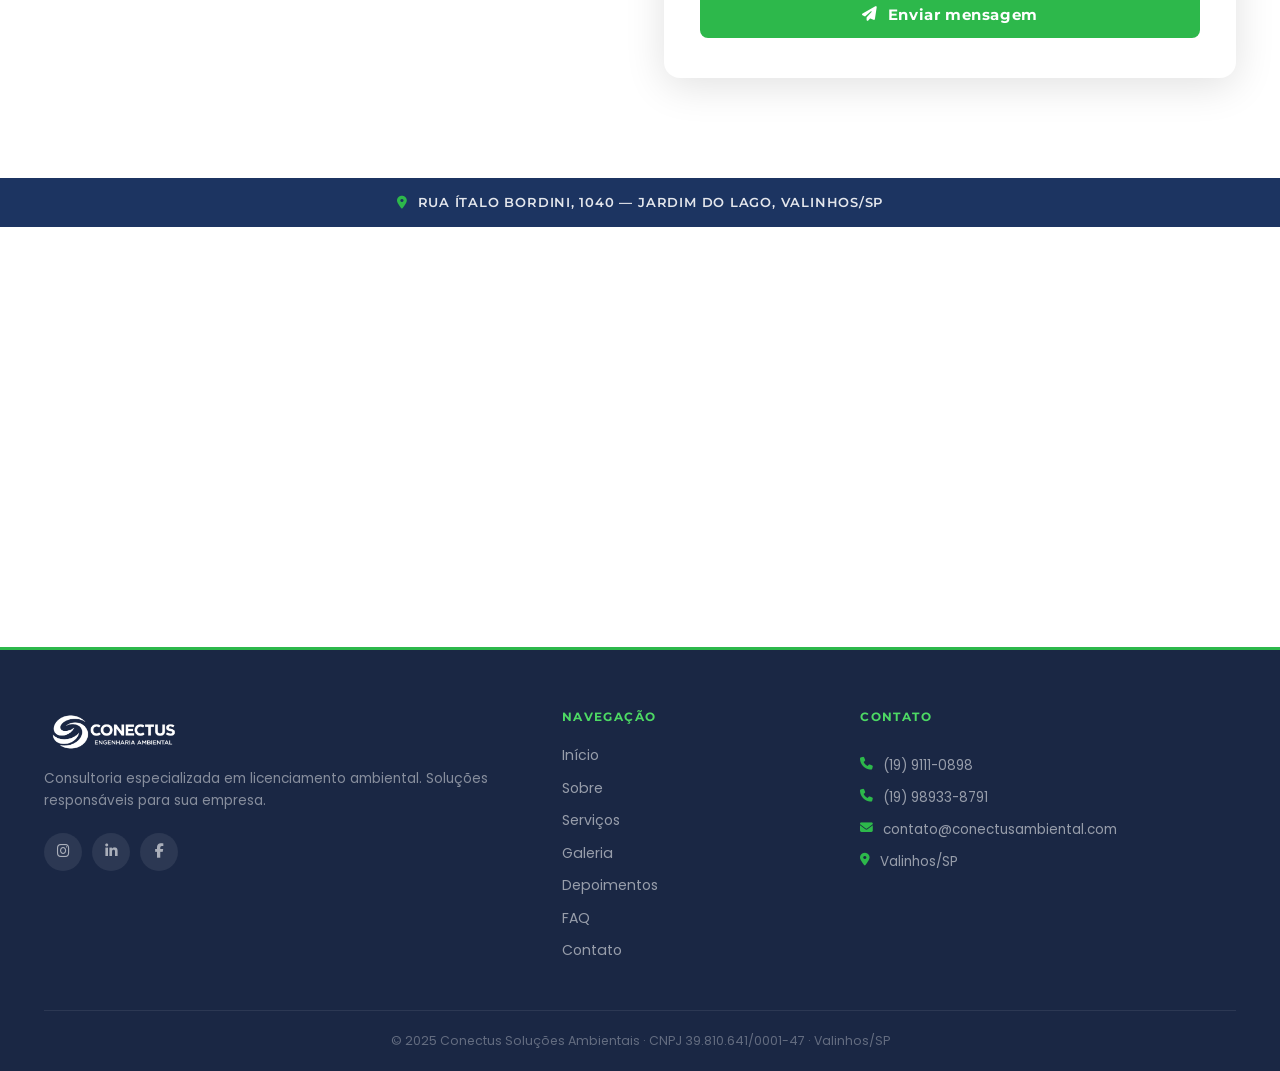
==== commit 914cd2d6: "fix: carrossel ajusta altura dinamicamente ao tamanho de cada imagem" ====
--- a/index.html
+++ b/index.html
@@ -913,9 +913,23 @@
 
       const slides = track.querySelectorAll('.carrossel-slide');
       const imgs = Array.from(slides).map(s => s.querySelector('img'));
+      const outer = track.parentElement; // .carrossel-track-outer
       const total = slides.length;
       let current = 0;
       let autoplayTimer;
+
+      // Ajusta a altura do container à imagem atual (sem corte/azul sobrando)
+      function ajustarAltura(img) {
+        if (img.complete && img.naturalHeight) {
+          const ratio = img.naturalHeight / img.naturalWidth;
+          outer.style.height = (outer.offsetWidth * ratio) + 'px';
+        } else {
+          img.addEventListener('load', () => {
+            const ratio = img.naturalHeight / img.naturalWidth;
+            outer.style.height = (outer.offsetWidth * ratio) + 'px';
+          }, { once: true });
+        }
+      }
 
       // Criar dots
       slides.forEach((_, i) => {
@@ -932,8 +946,15 @@
         dotsContainer.querySelectorAll('.carrossel-dot').forEach((d, i) =>
           d.classList.toggle('active', i === current)
         );
+        ajustarAltura(imgs[current]);
         resetAutoplay();
       }
+
+      // Ajusta ao redimensionar a janela
+      window.addEventListener('resize', () => ajustarAltura(imgs[current]), { passive: true });
+
+      // Inicializa altura com a primeira imagem
+      ajustarAltura(imgs[0]);
 
       function resetAutoplay() {
         clearInterval(autoplayTimer);
--- a/style.css
+++ b/style.css
@@ -1731,6 +1731,7 @@
   flex: 1;
   overflow: hidden;
   border-radius: 16px;
+  transition: height 0.4s cubic-bezier(0.4, 0, 0.2, 1);
 }
 
 .carrossel-track {
@@ -1742,19 +1743,13 @@
 .carrossel-slide {
   min-width: 100%;
   display: flex;
-  align-items: center;
-  justify-content: center;
-  background: #0d1a2b;
-  border-radius: 16px;
-  overflow: hidden;
-  max-height: 600px;
+  align-items: flex-start;
+  justify-content: center;
 }
 
 .carrossel-slide img {
   width: 100%;
   height: auto;
-  max-height: 600px;
-  object-fit: contain;
   display: block;
   border-radius: 16px;
   cursor: zoom-in;
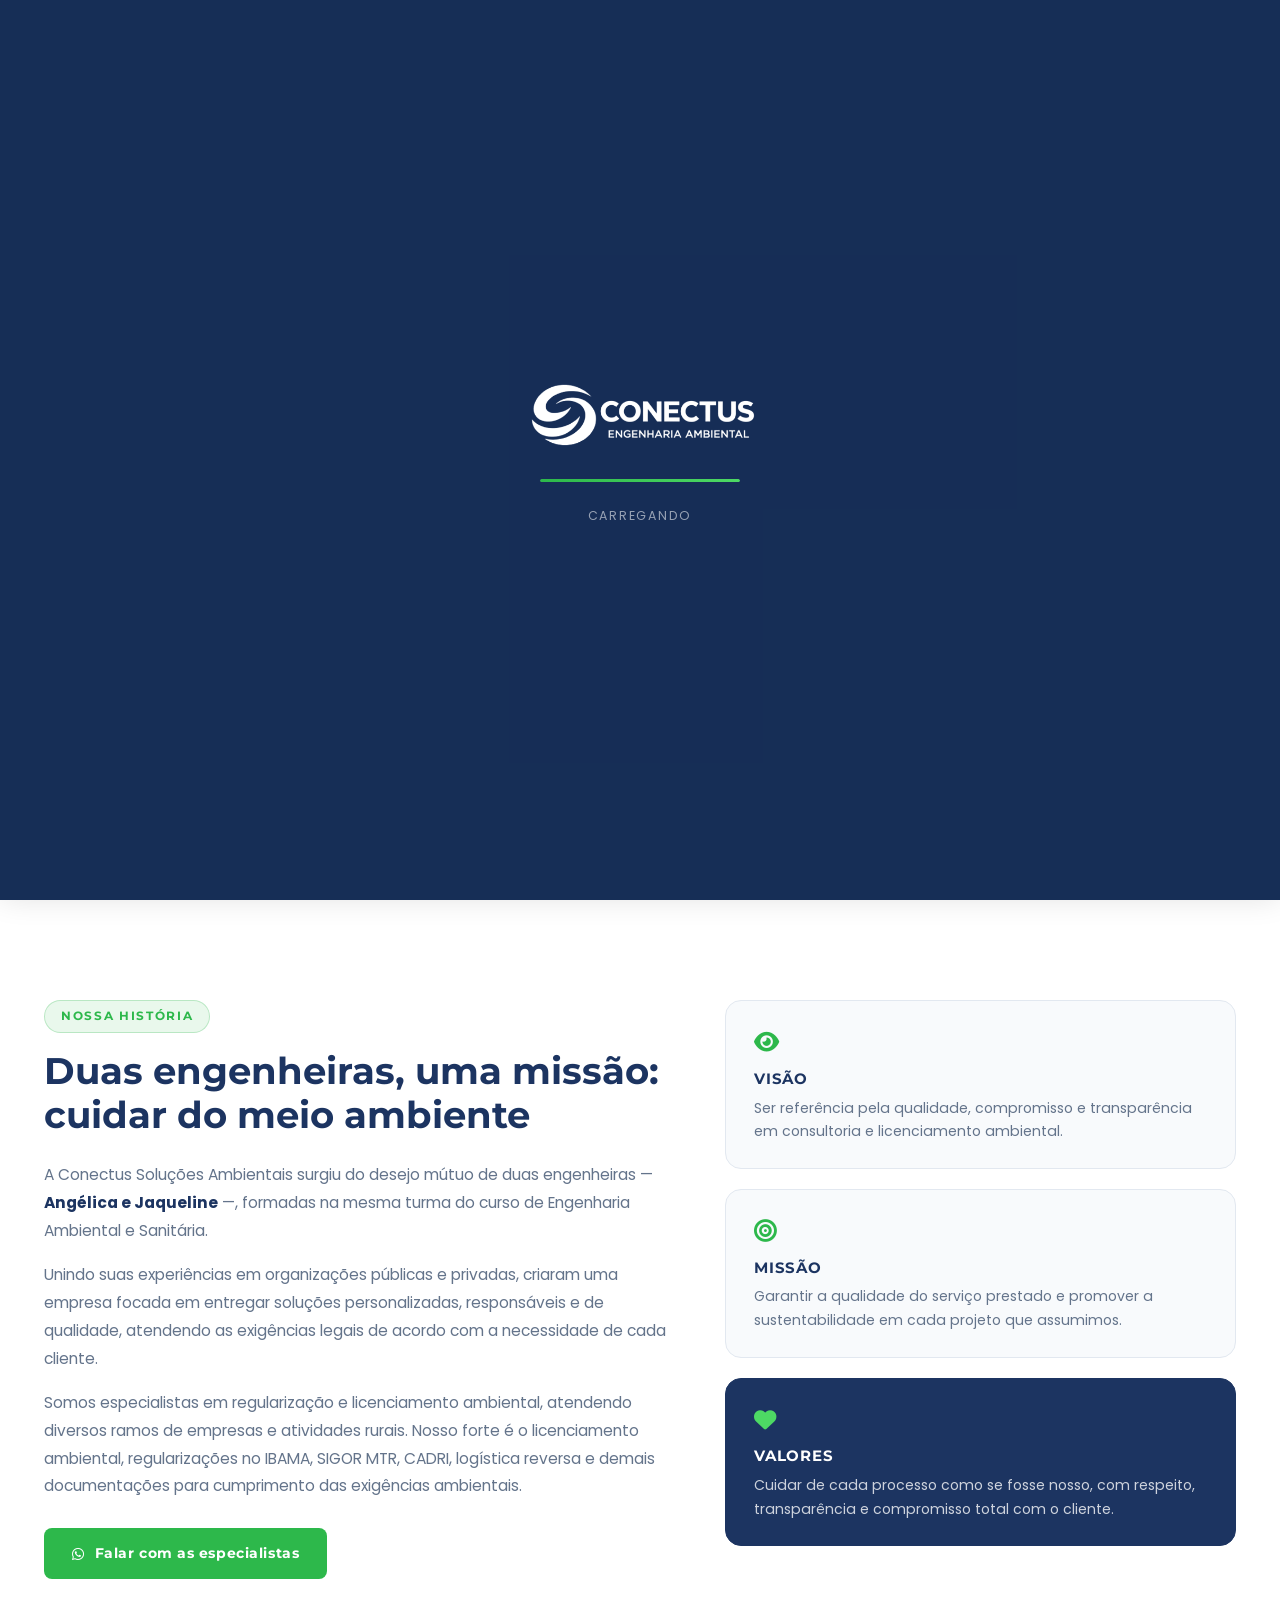
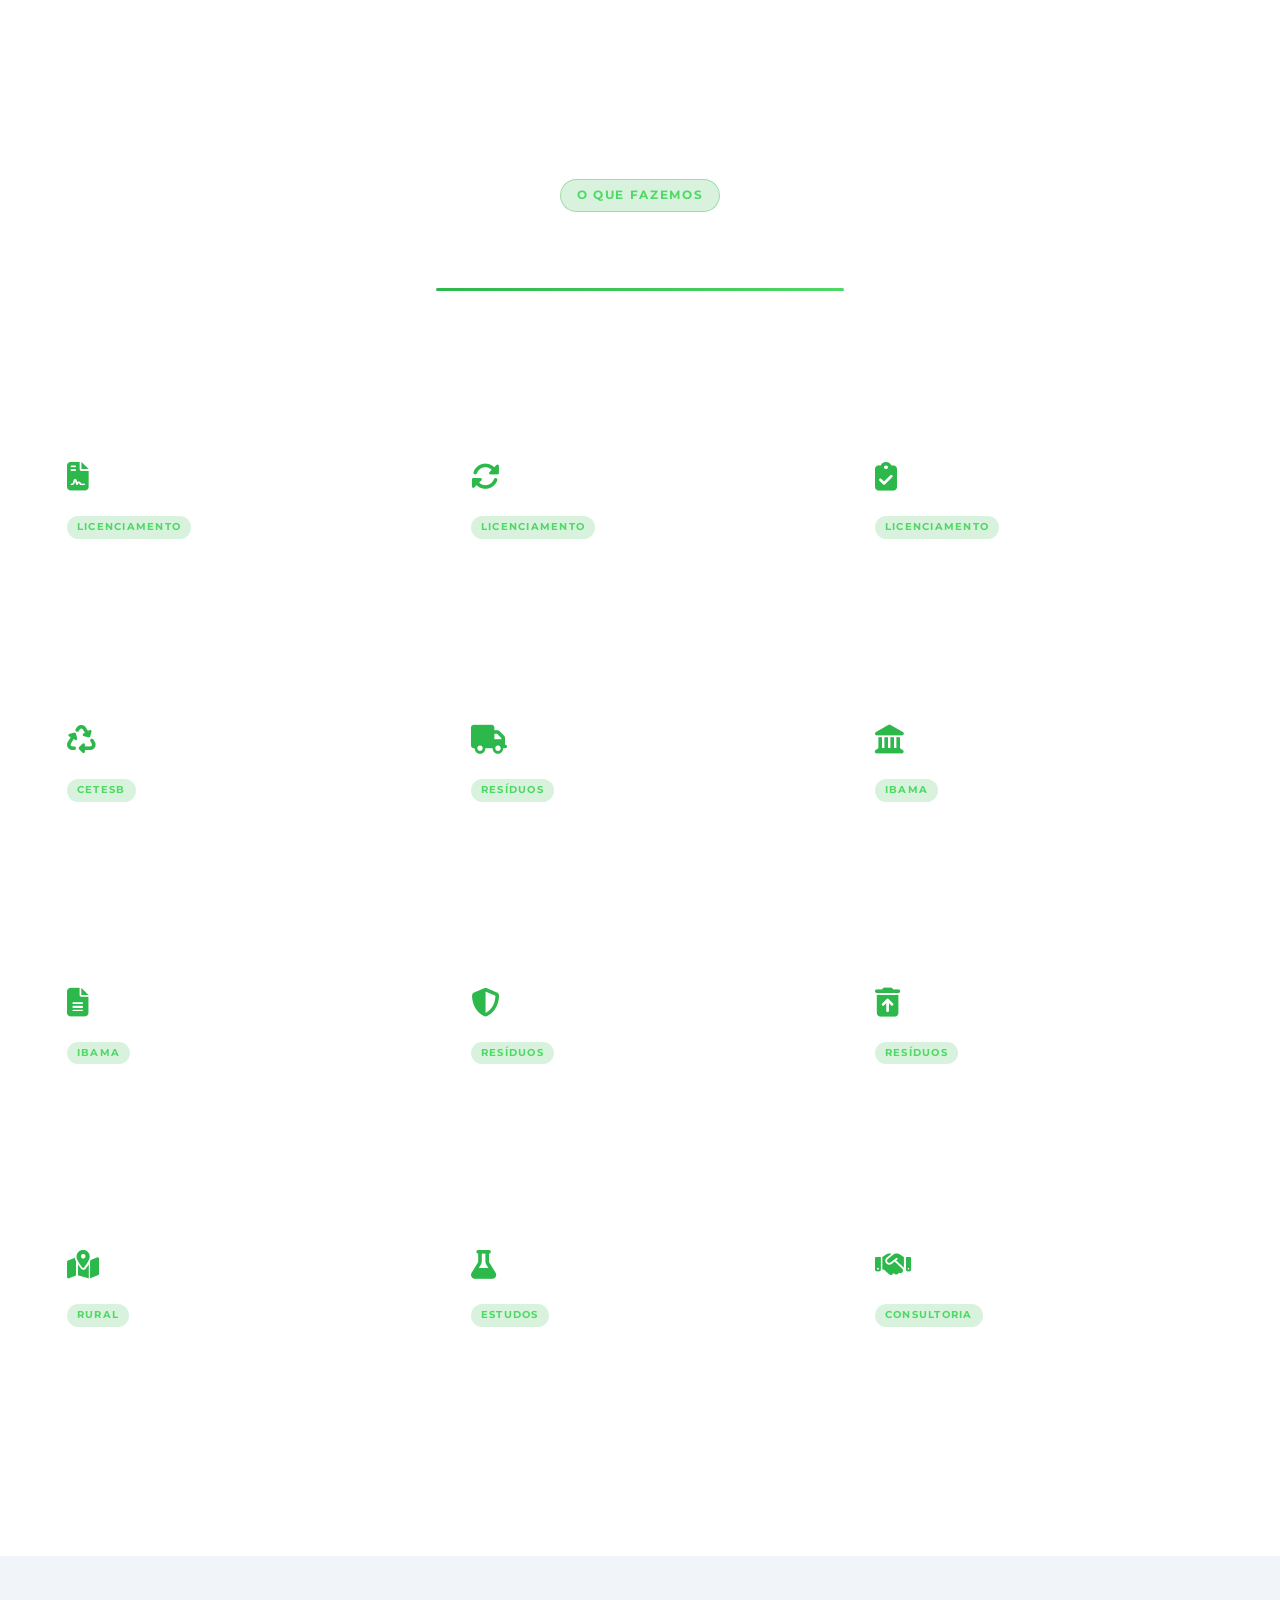
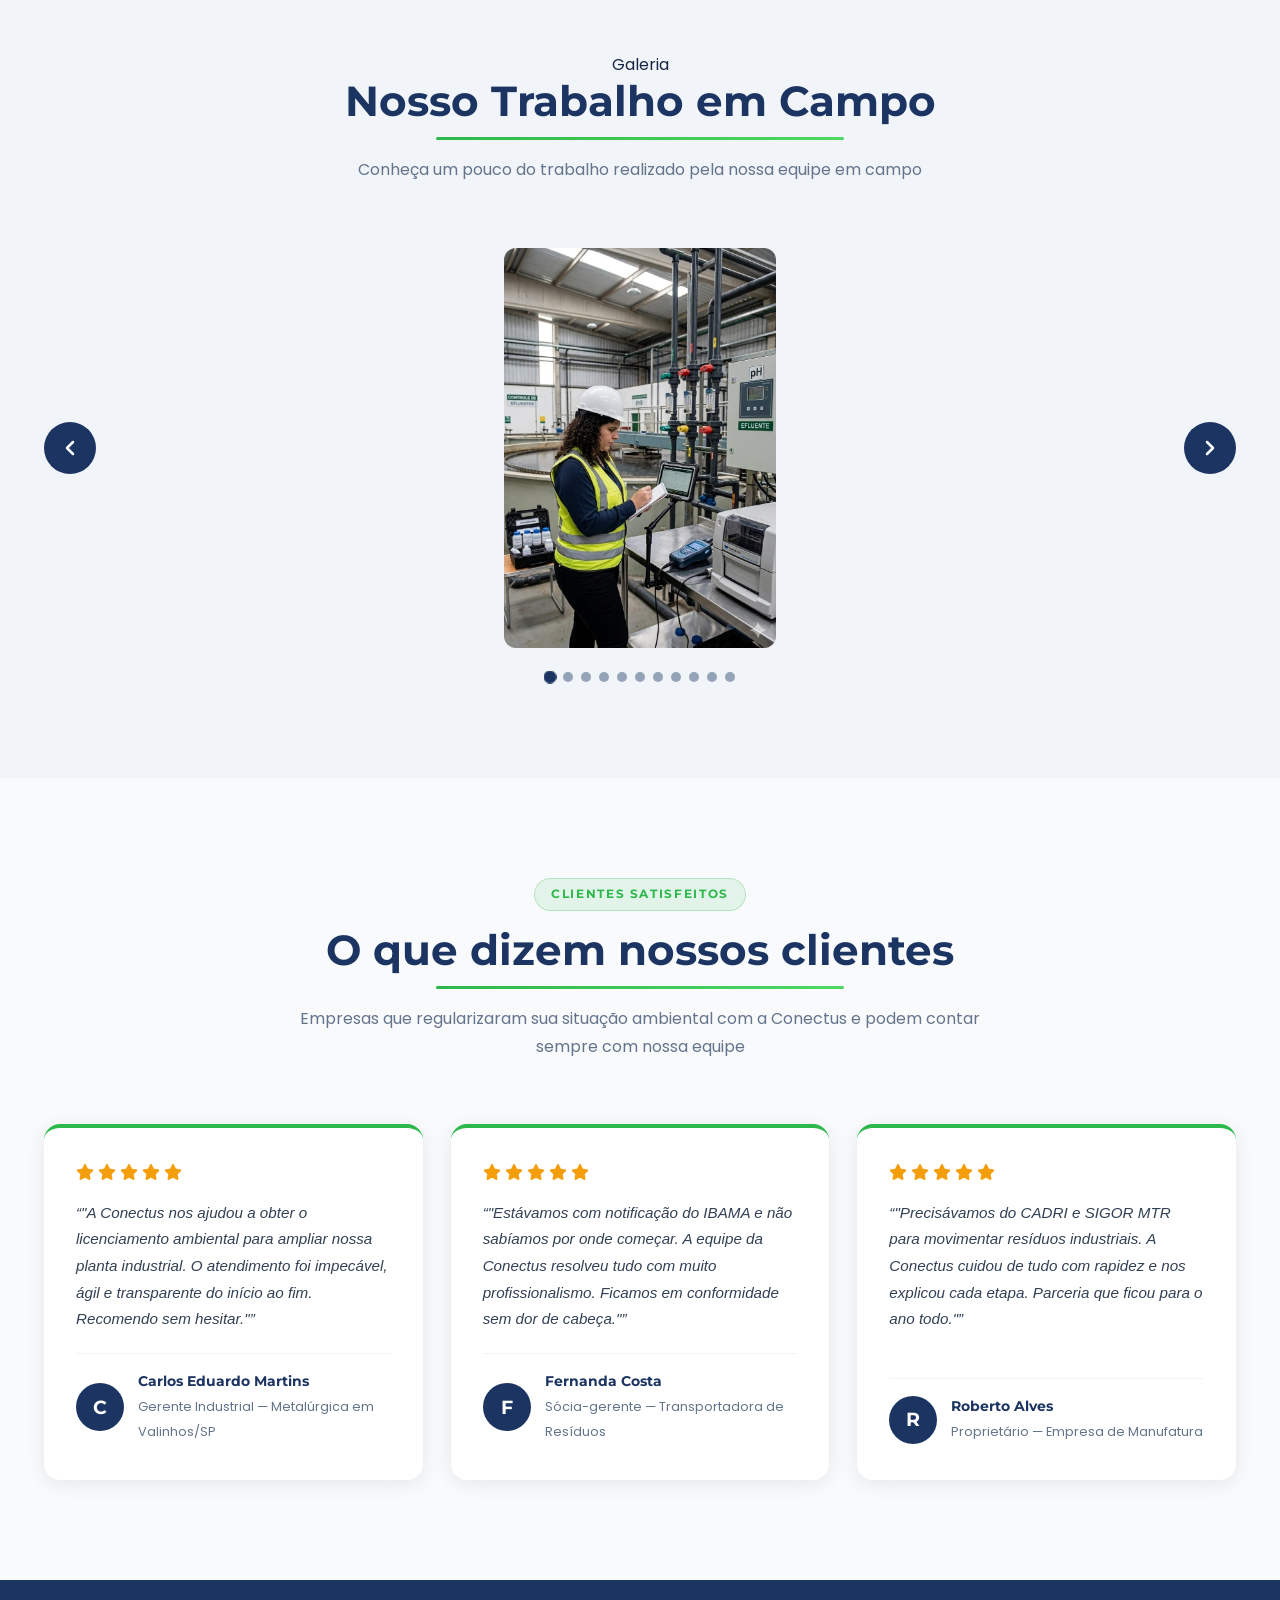
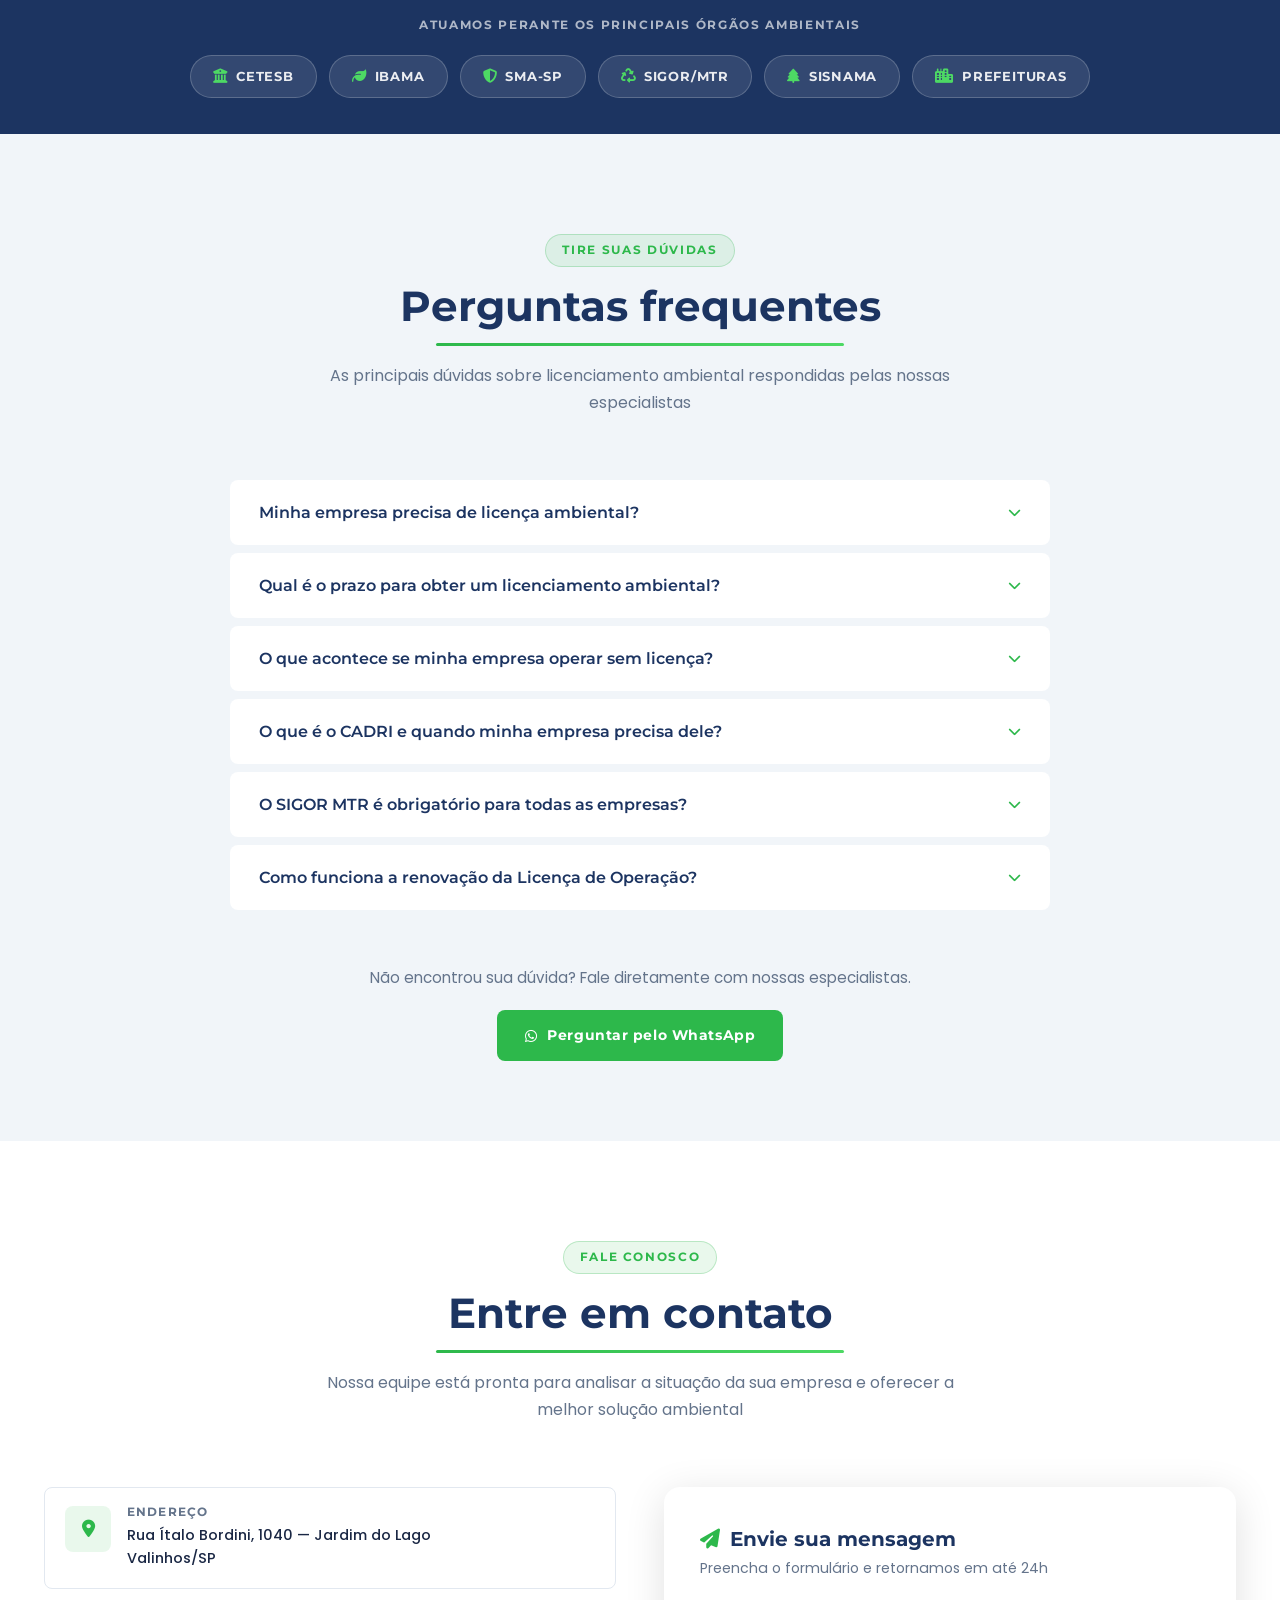
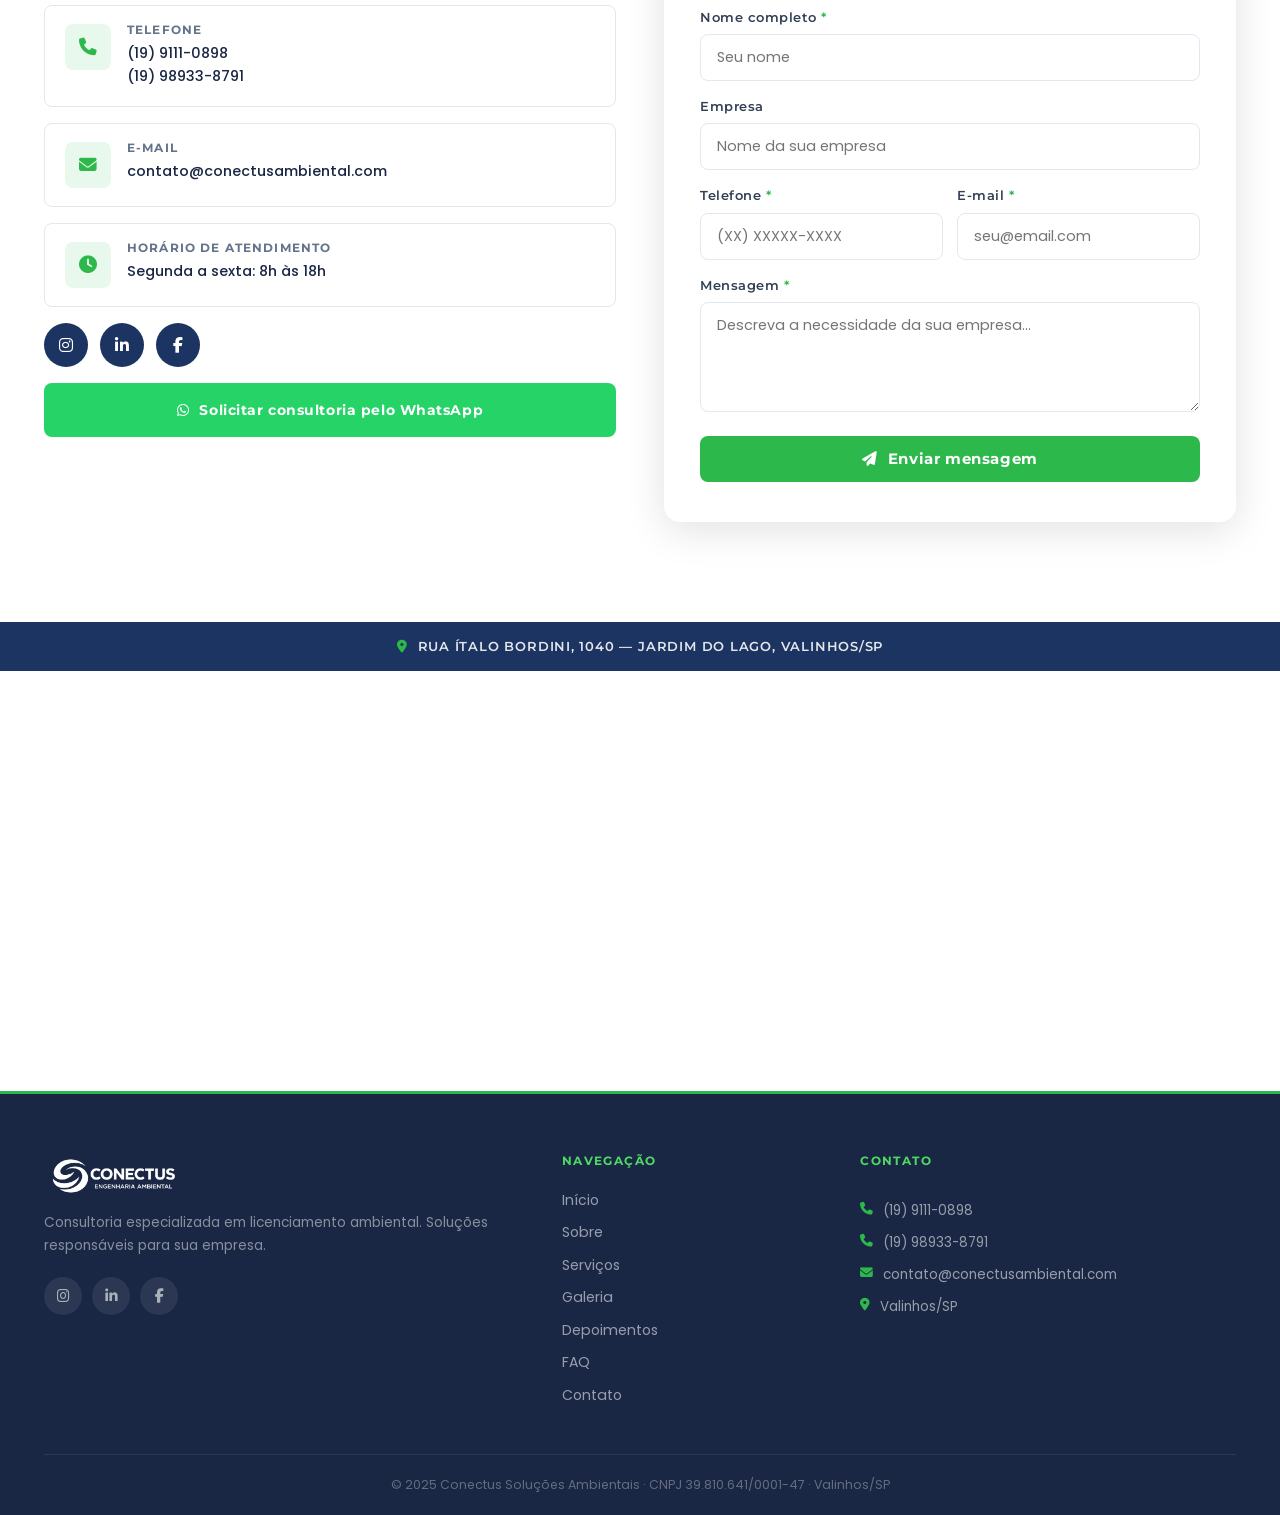
==== commit a7c0187f: "fix: imagens do carrossel menores, sem corte e sem barra azul" ====
--- a/index.html
+++ b/index.html
@@ -913,23 +913,9 @@
 
       const slides = track.querySelectorAll('.carrossel-slide');
       const imgs = Array.from(slides).map(s => s.querySelector('img'));
-      const outer = track.parentElement; // .carrossel-track-outer
       const total = slides.length;
       let current = 0;
       let autoplayTimer;
-
-      // Ajusta a altura do container à imagem atual (sem corte/azul sobrando)
-      function ajustarAltura(img) {
-        if (img.complete && img.naturalHeight) {
-          const ratio = img.naturalHeight / img.naturalWidth;
-          outer.style.height = (outer.offsetWidth * ratio) + 'px';
-        } else {
-          img.addEventListener('load', () => {
-            const ratio = img.naturalHeight / img.naturalWidth;
-            outer.style.height = (outer.offsetWidth * ratio) + 'px';
-          }, { once: true });
-        }
-      }
 
       // Criar dots
       slides.forEach((_, i) => {
@@ -946,15 +932,8 @@
         dotsContainer.querySelectorAll('.carrossel-dot').forEach((d, i) =>
           d.classList.toggle('active', i === current)
         );
-        ajustarAltura(imgs[current]);
         resetAutoplay();
       }
-
-      // Ajusta ao redimensionar a janela
-      window.addEventListener('resize', () => ajustarAltura(imgs[current]), { passive: true });
-
-      // Inicializa altura com a primeira imagem
-      ajustarAltura(imgs[0]);
 
       function resetAutoplay() {
         clearInterval(autoplayTimer);
--- a/style.css
+++ b/style.css
@@ -1731,7 +1731,6 @@
   flex: 1;
   overflow: hidden;
   border-radius: 16px;
-  transition: height 0.4s cubic-bezier(0.4, 0, 0.2, 1);
 }
 
 .carrossel-track {
@@ -1743,15 +1742,17 @@
 .carrossel-slide {
   min-width: 100%;
   display: flex;
-  align-items: flex-start;
+  align-items: center;
   justify-content: center;
 }
 
 .carrossel-slide img {
-  width: 100%;
+  width: auto;
+  max-width: 100%;
+  max-height: 400px;
   height: auto;
   display: block;
-  border-radius: 16px;
+  border-radius: 12px;
   cursor: zoom-in;
   transition: transform 0.3s ease;
 }
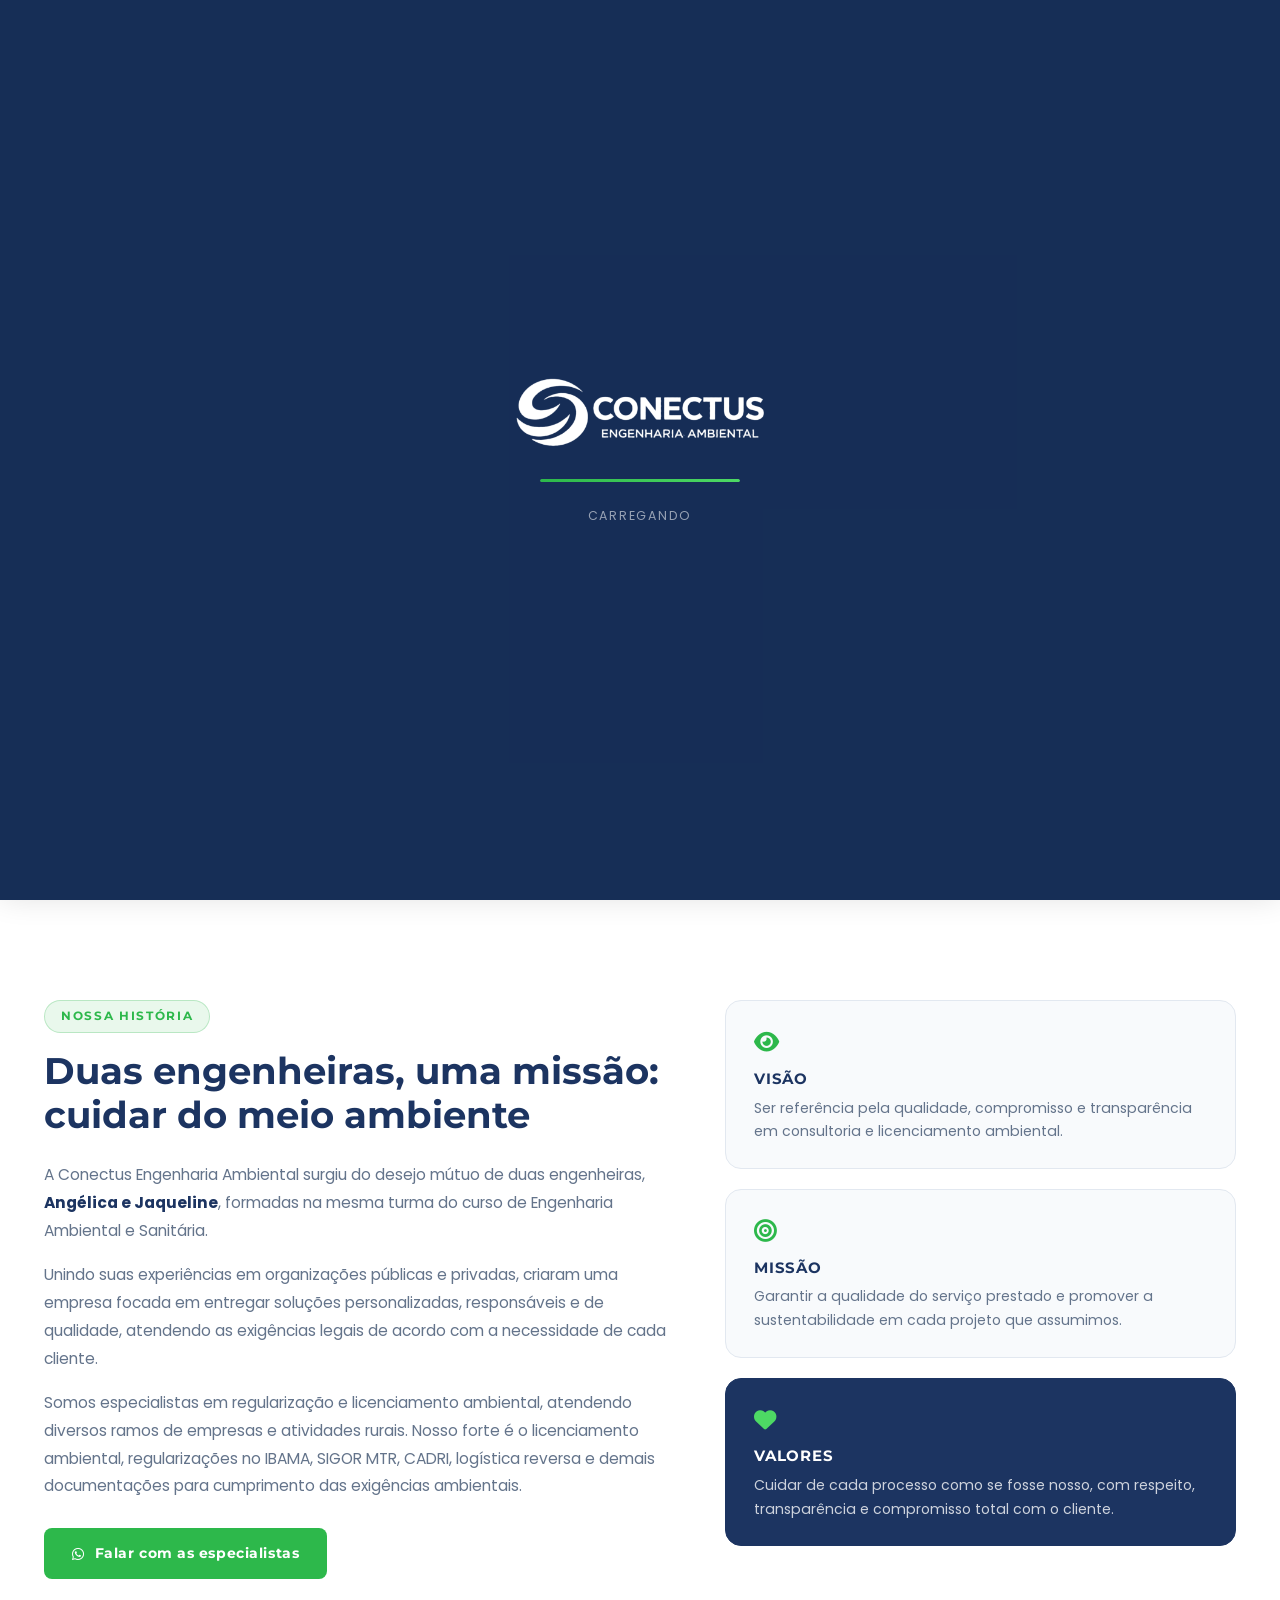
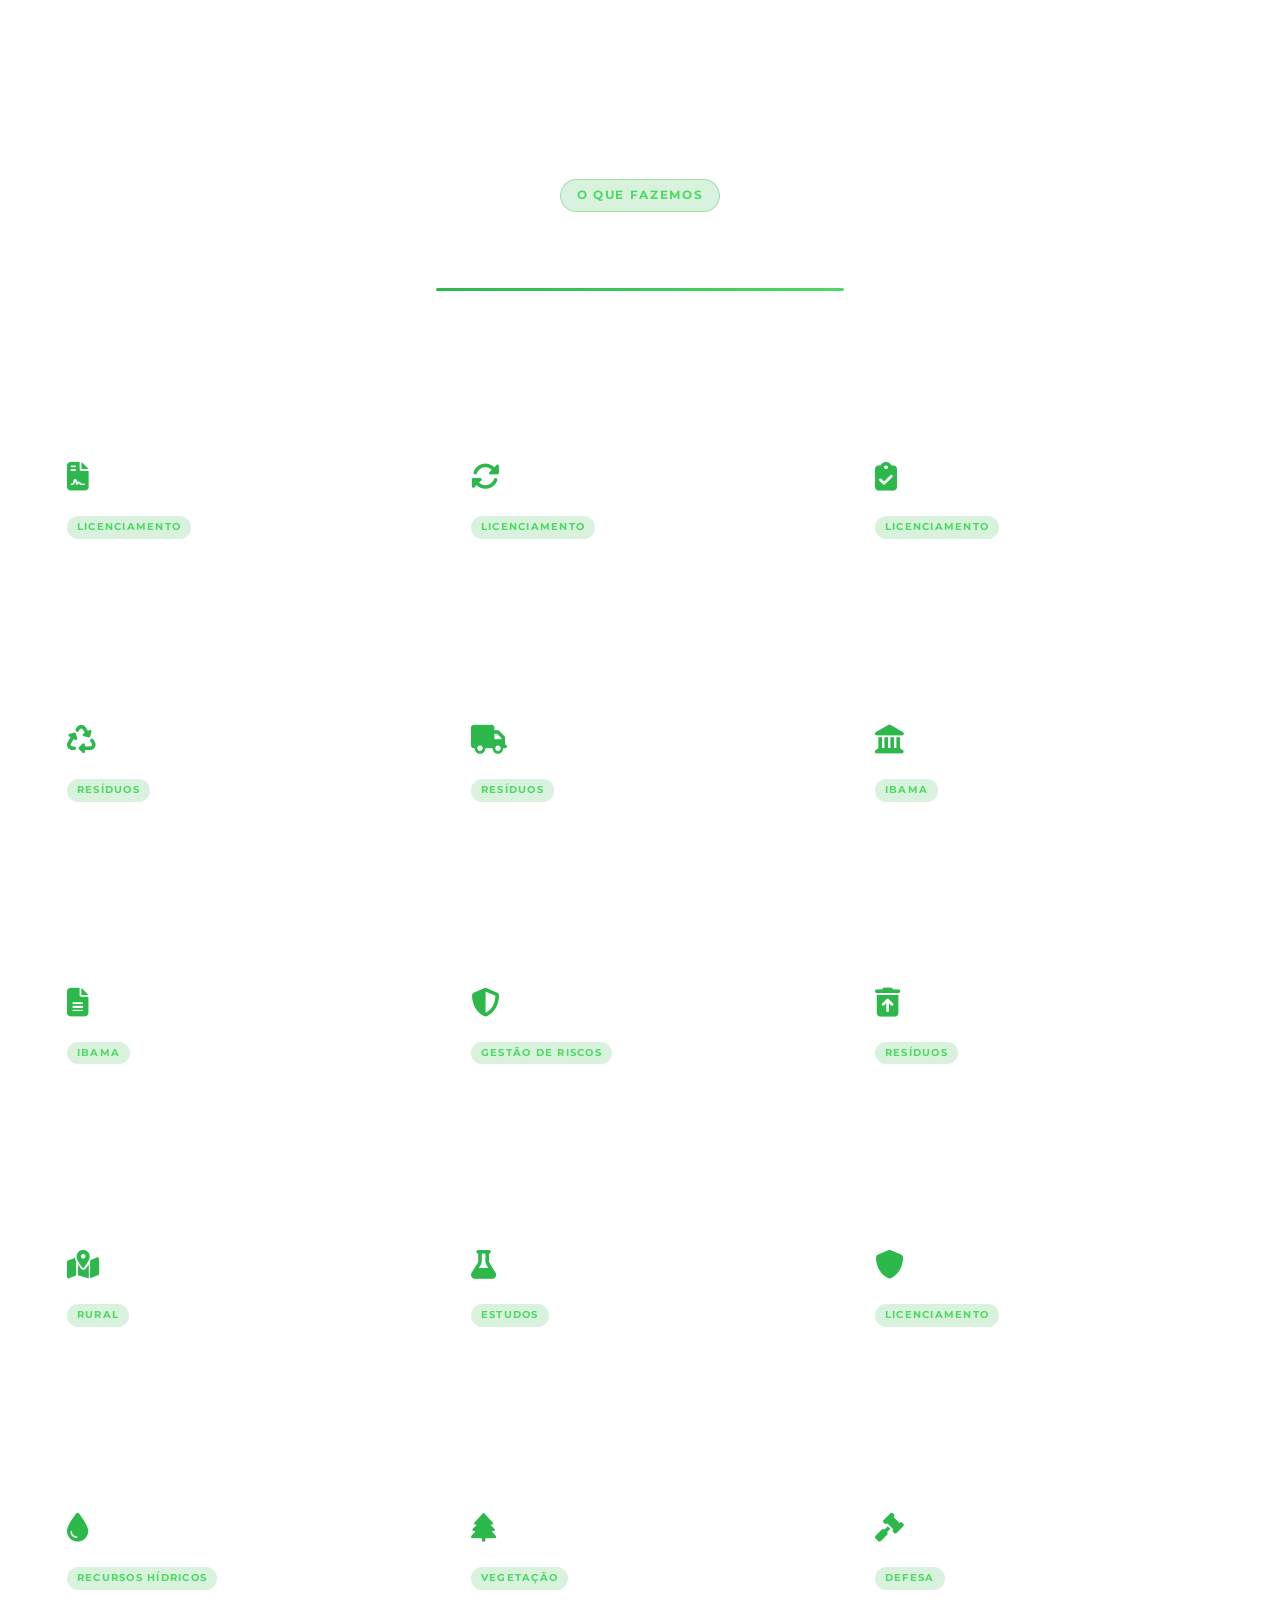
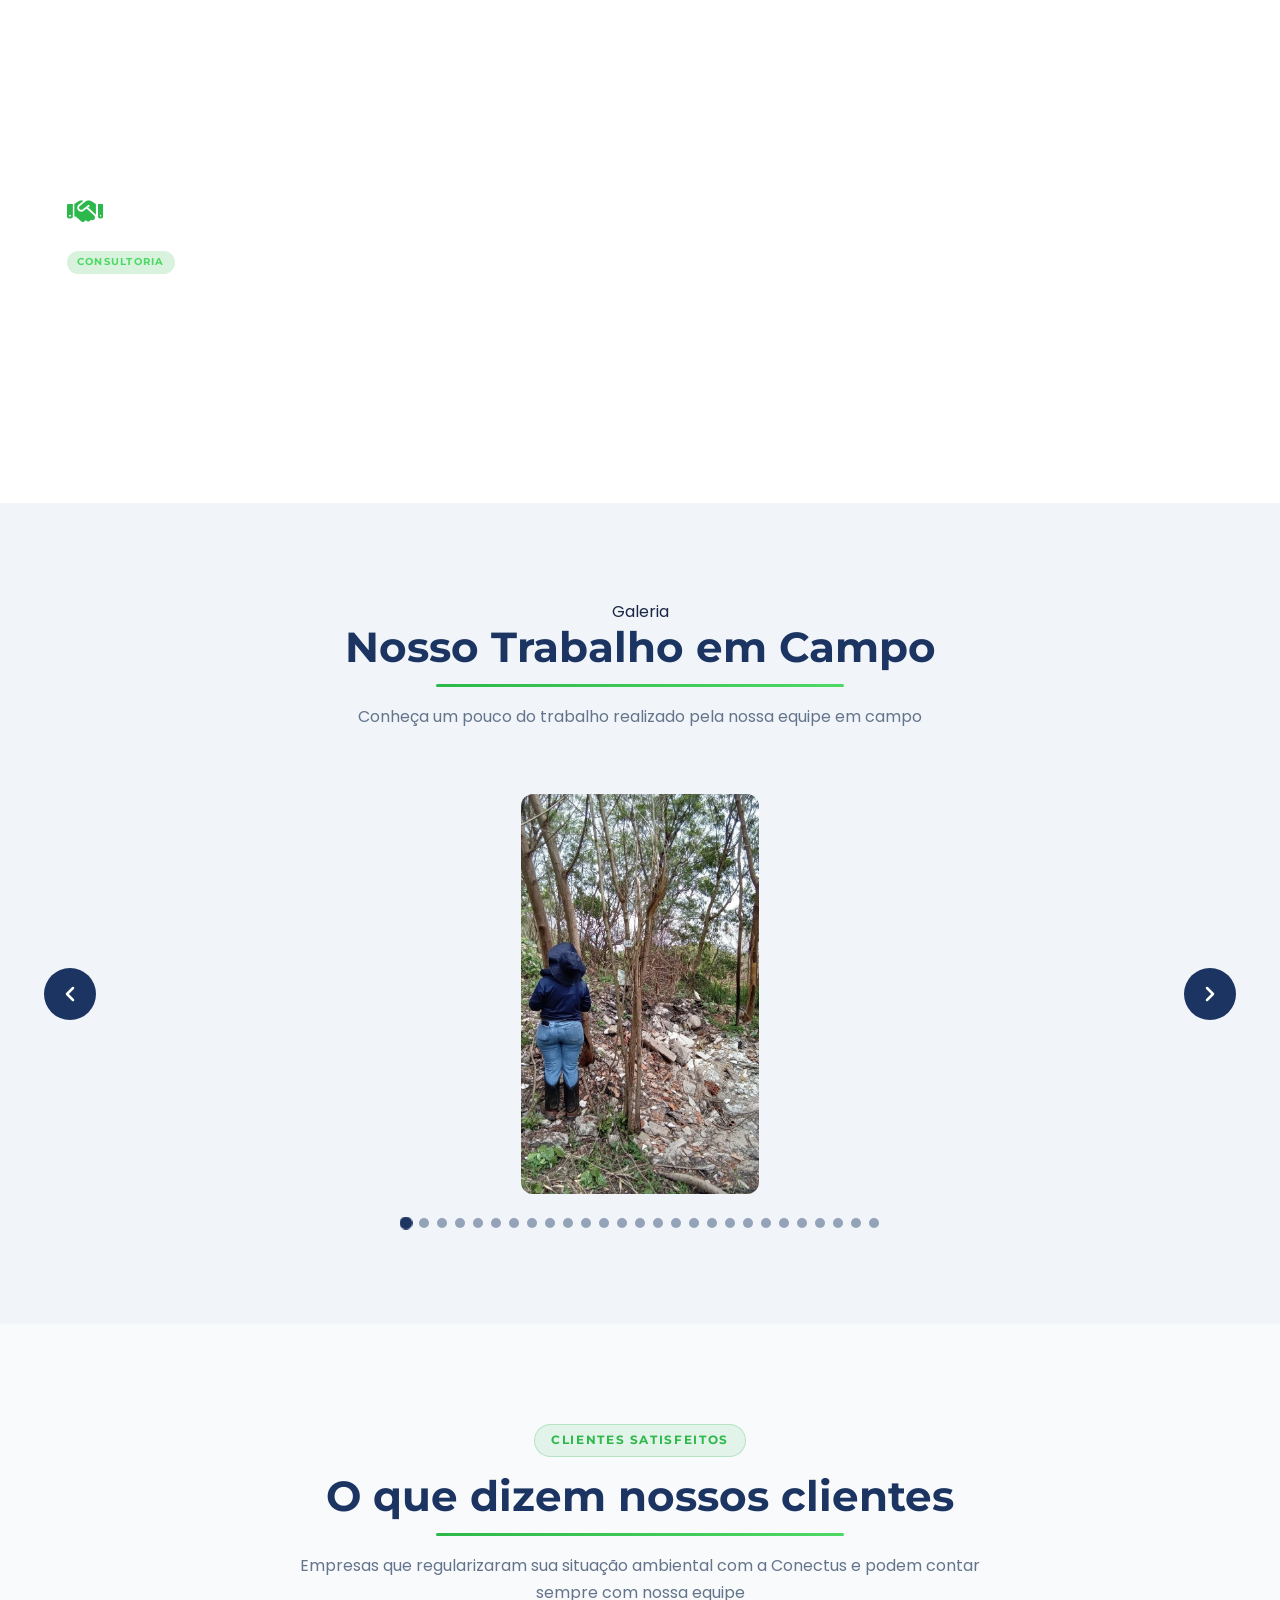
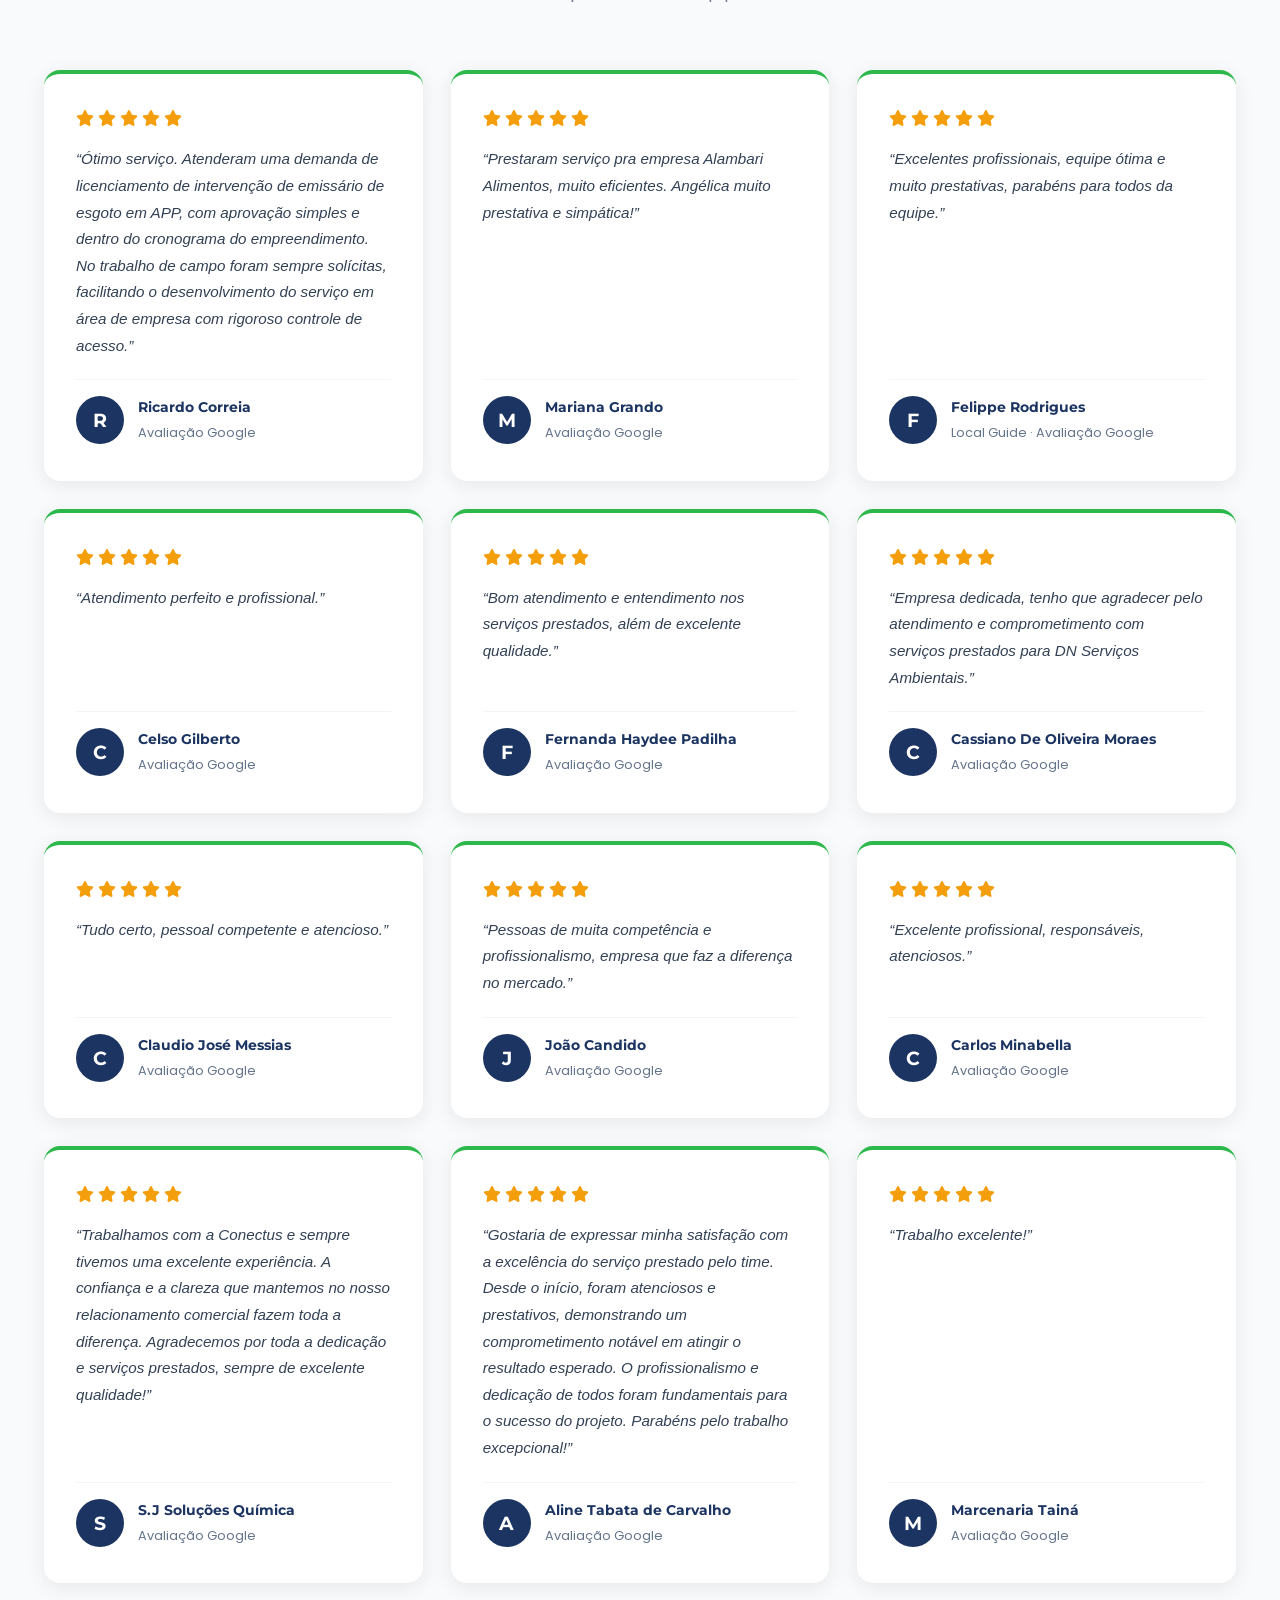
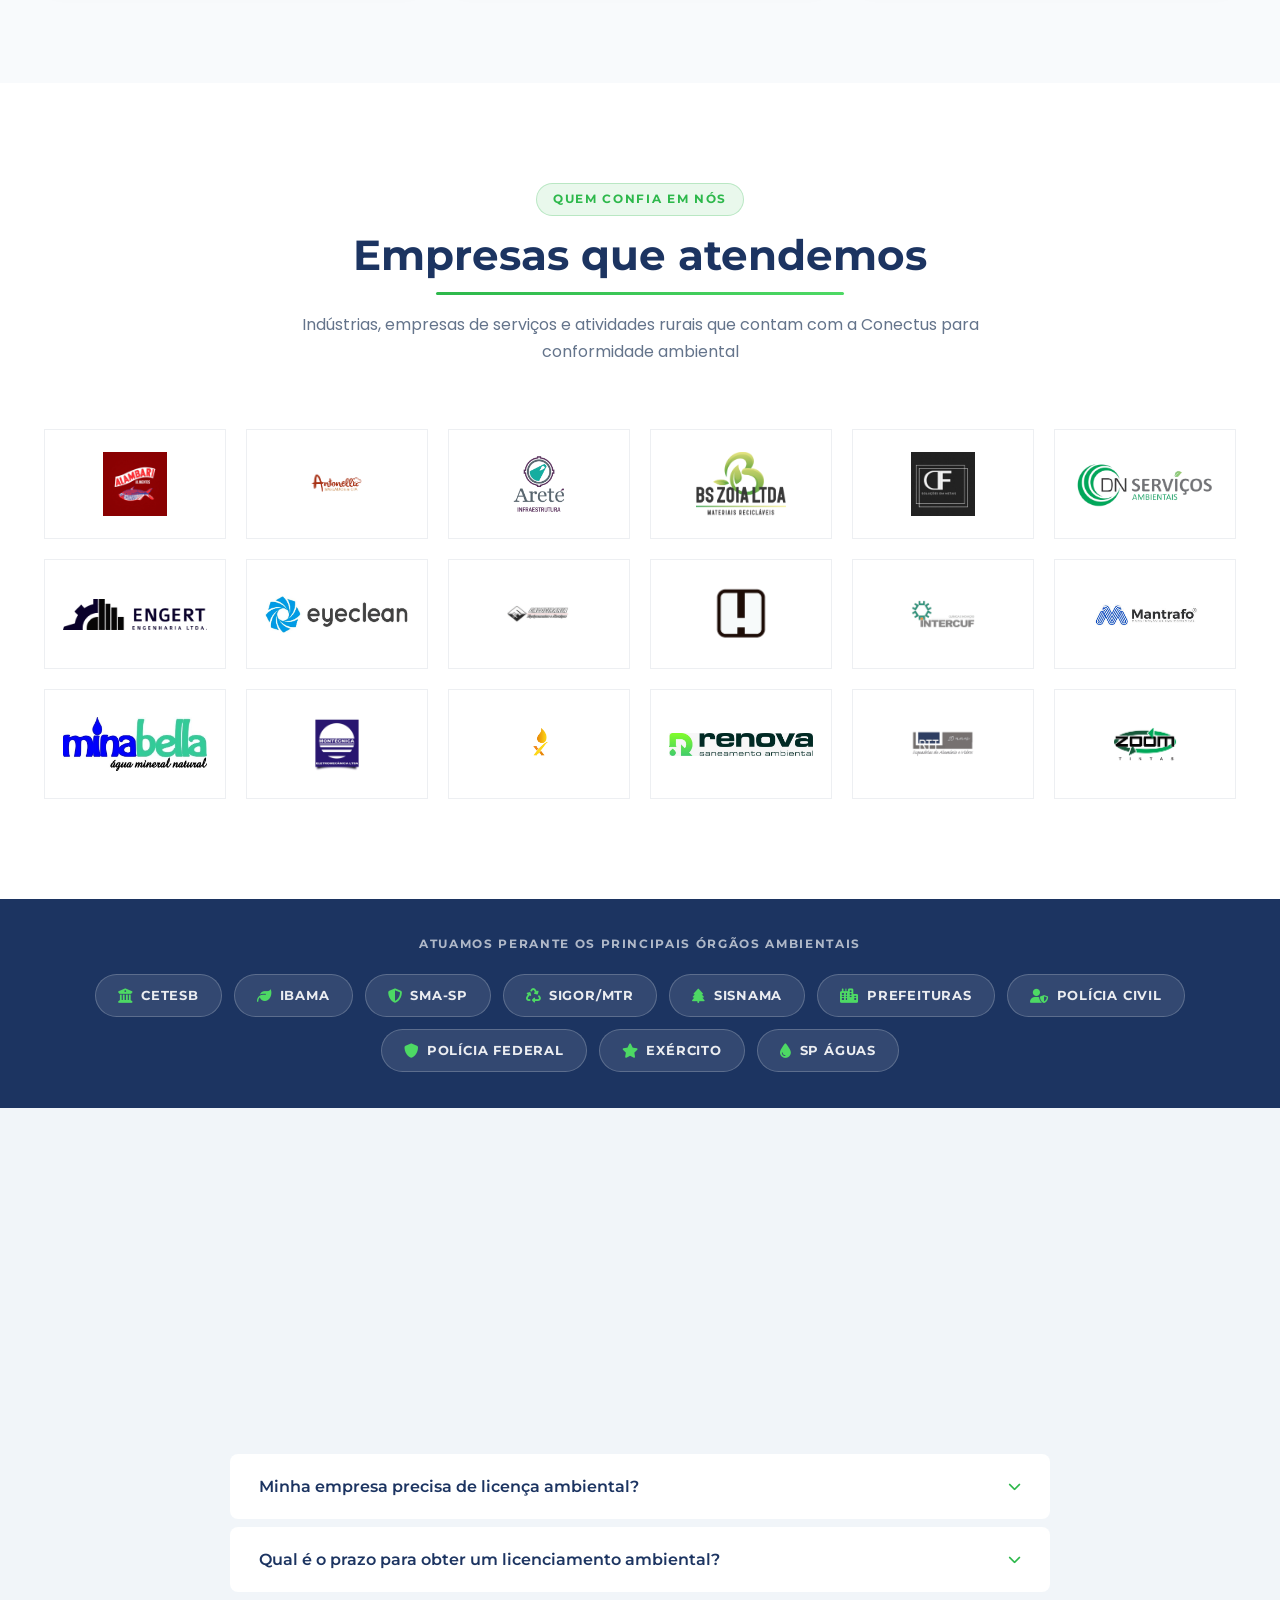
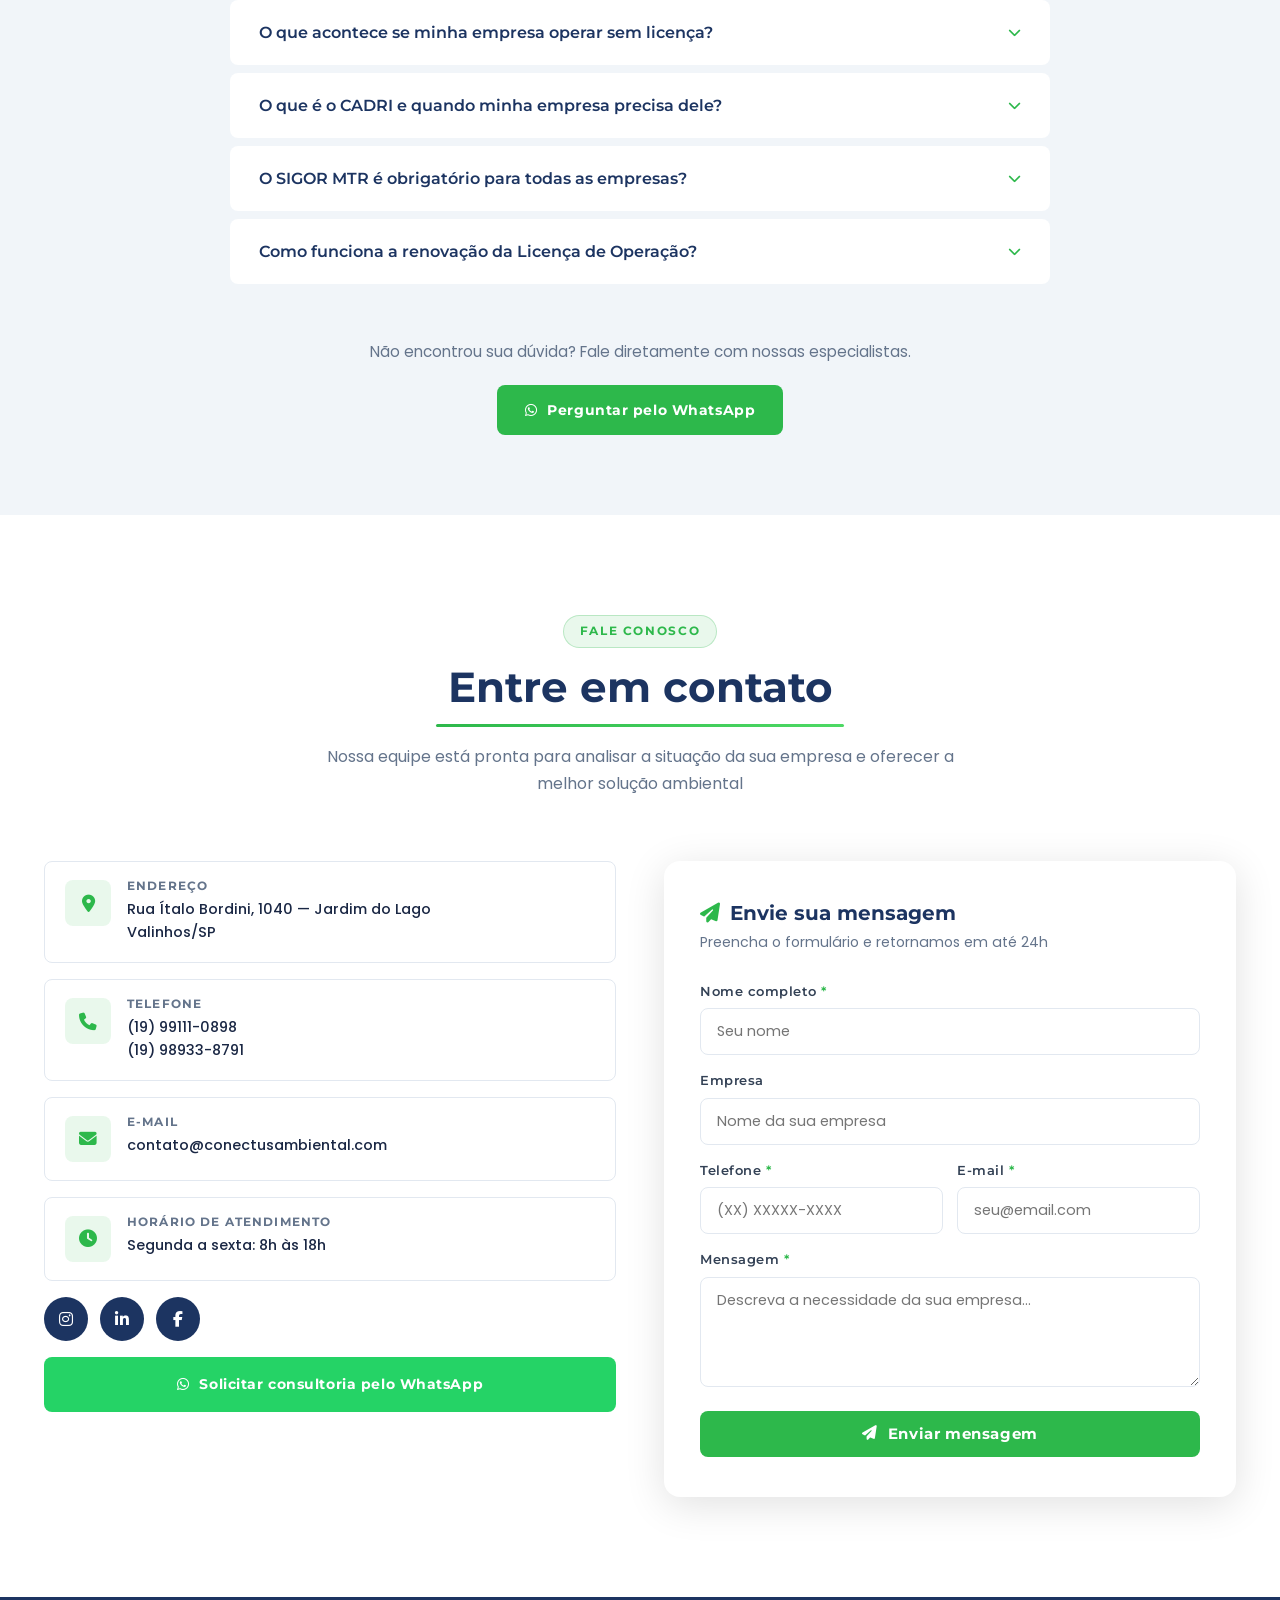
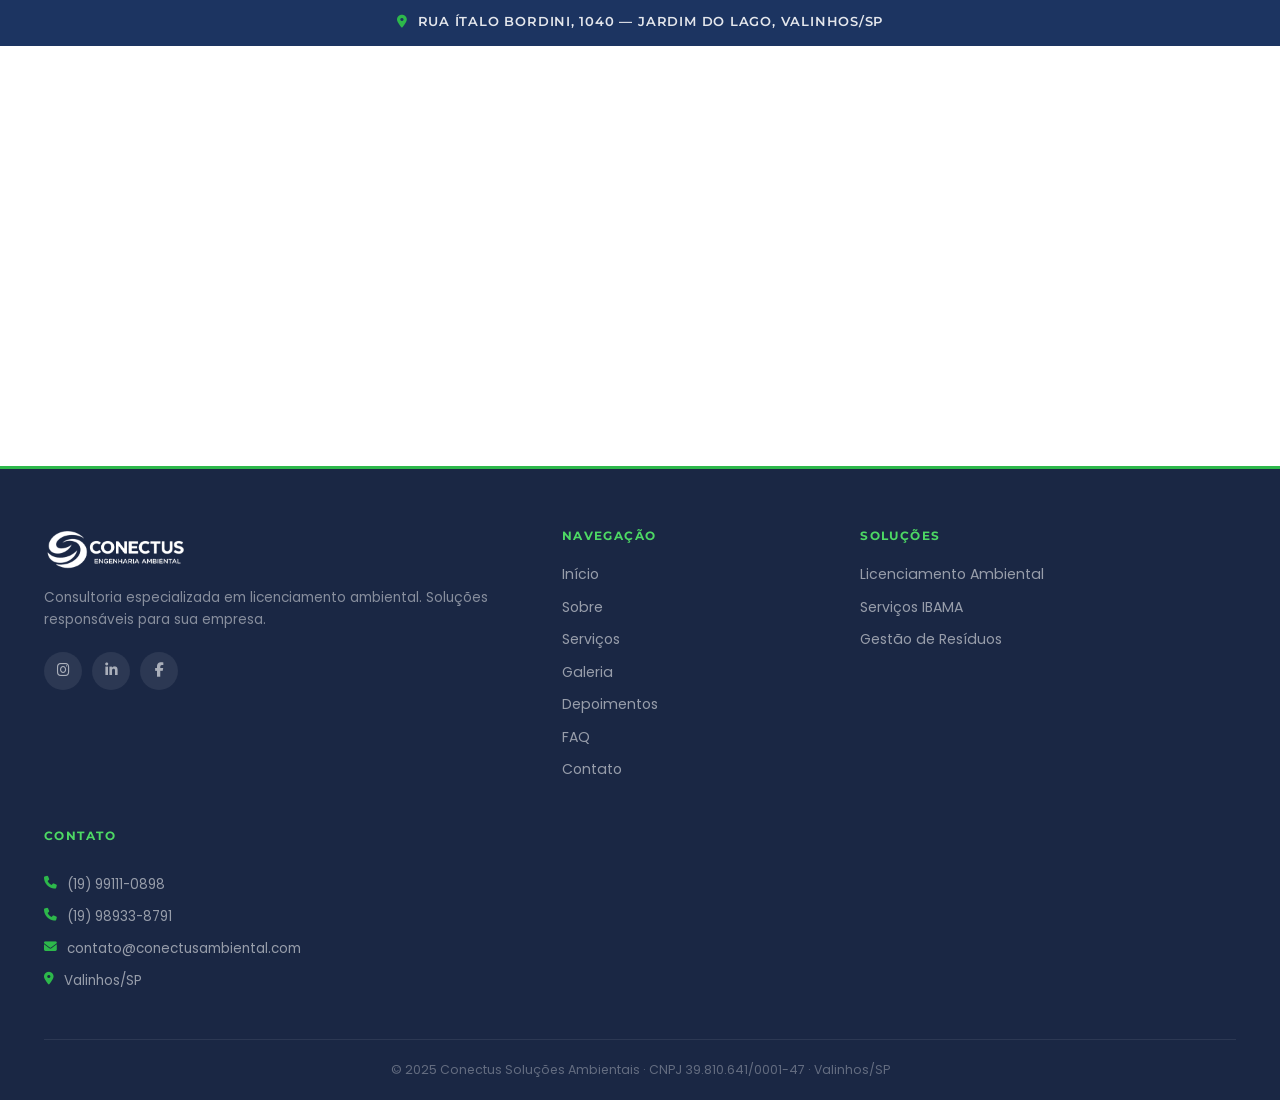
==== commit 4e984cf0: "Update" ====
--- a/index.html
+++ b/index.html
@@ -31,7 +31,7 @@
     "image": "https://conectusambiental.com.br/images/logo.png",
     "@id": "https://conectusambiental.com.br",
     "url": "https://conectusambiental.com.br",
-    "telephone": "+55-19-9111-0898",
+    "telephone": "+55-19-99111-0898",
     "email": "contato@conectusambiental.com",
     "address": {
       "@type": "PostalAddress",
@@ -152,7 +152,7 @@
         <img src="images/logo.png" alt="Conectus Soluções Ambientais" class="hero-logo">
       </h1>
       <h2>Soluções responsáveis para regularização e licenciamento ambiental</h2>
-      <p>Atendemos indústrias, empresas e atividades rurais com expertise técnica e compromisso com a sustentabilidade. Valinhos/SP e região.</p>
+      <p>Atendemos indústrias, empresas e atividades rurais com expertise técnica e compromisso com a sustentabilidade.</p>
       <div class="hero-botoes">
         <a href="https://wa.me/5519991110898?text=Ol%C3%A1%2C%20vim%20pelo%20site%20da%20Conectus%20e%20gostaria%20de%20uma%20consultoria%20ambiental." class="btn-primario" target="_blank" rel="noopener noreferrer">
           <i class="fab fa-whatsapp" aria-hidden="true"></i> Solicitar consultoria
@@ -189,7 +189,7 @@
         <div class="sobre-historia slide-esq">
           <span class="etiqueta">Nossa história</span>
           <h2>Duas engenheiras, uma missão: cuidar do meio ambiente</h2>
-          <p>A Conectus Soluções Ambientais surgiu do desejo mútuo de duas engenheiras — <strong>Angélica e Jaqueline</strong> —, formadas na mesma turma do curso de Engenharia Ambiental e Sanitária.</p>
+          <p>A Conectus Engenharia Ambiental surgiu do desejo mútuo de duas engenheiras, <strong>Angélica e Jaqueline</strong>, formadas na mesma turma do curso de Engenharia Ambiental e Sanitária.</p>
           <p>Unindo suas experiências em organizações públicas e privadas, criaram uma empresa focada em entregar soluções personalizadas, responsáveis e de qualidade, atendendo as exigências legais de acordo com a necessidade de cada cliente.</p>
           <p>Somos especialistas em regularização e licenciamento ambiental, atendendo diversos ramos de empresas e atividades rurais. Nosso forte é o licenciamento ambiental, regularizações no IBAMA, SIGOR MTR, CADRI, logística reversa e demais documentações para cumprimento das exigências ambientais.</p>
           <a href="https://wa.me/5519991110898?text=Ol%C3%A1%2C%20vim%20pelo%20site%20da%20Conectus%20e%20gostaria%20de%20uma%20consultoria%20ambiental." class="btn-primario" target="_blank" rel="noopener noreferrer">
@@ -254,7 +254,7 @@
 
         <div class="servico-card fade-in">
           <div class="servico-icone"><i class="fas fa-recycle" aria-hidden="true"></i></div>
-          <span class="servico-categoria">CETESB</span>
+          <span class="servico-categoria">Resíduos</span>
           <h3>CADRI (CETESB)</h3>
           <p>Solicitação do Certificado de Movimentação de Resíduos de Interesse Ambiental junto à CETESB com toda a documentação necessária.</p>
         </div>
@@ -263,14 +263,14 @@
           <div class="servico-icone"><i class="fas fa-truck" aria-hidden="true"></i></div>
           <span class="servico-categoria">Resíduos</span>
           <h3>SIGOR MTR</h3>
-          <p>Emissão e gestão de Manifestos de Transporte de Resíduos no sistema SIGOR/MTR do CETESB com conformidade total.</p>
+          <p>Cadastro e gestão de Manifestos de Transporte de Resíduos no sistema SIGOR/MTR do CETESB com conformidade total.</p>
         </div>
 
         <div class="servico-card fade-in">
           <div class="servico-icone"><i class="fas fa-landmark" aria-hidden="true"></i></div>
           <span class="servico-categoria">IBAMA</span>
           <h3>Cadastro e regularização no IBAMA</h3>
-          <p>Cadastro no IBAMA, emissão de Certificado de Regularidade, regularização de taxas e atendimento a notificações e multas.</p>
+          <p>Cadastro Técnico Federal, emissão de Certificado de Regularidade, regularização de taxas e atendimento a notificações e multas.</p>
         </div>
 
         <div class="servico-card fade-in">
@@ -282,7 +282,7 @@
 
         <div class="servico-card fade-in">
           <div class="servico-icone"><i class="fas fa-shield-halved" aria-hidden="true"></i></div>
-          <span class="servico-categoria">Resíduos</span>
+          <span class="servico-categoria">Gestão de Riscos</span>
           <h3>PGR (Norma P4.261 CETESB)</h3>
           <p>Elaboração do Programa de Gerenciamento de Riscos conforme exigências da norma P4.261 da CETESB.</p>
         </div>
@@ -297,7 +297,7 @@
         <div class="servico-card fade-in">
           <div class="servico-icone"><i class="fas fa-map-location-dot" aria-hidden="true"></i></div>
           <span class="servico-categoria">Rural</span>
-          <h3>CAR — Cadastro ambiental rural</h3>
+          <h3>CAR — Cadastro Ambiental Rural</h3>
           <p>Registro e adequação no Cadastro Ambiental Rural para propriedades e atividades agrícolas conforme o Código Florestal.</p>
         </div>
 
@@ -305,7 +305,35 @@
           <div class="servico-icone"><i class="fas fa-flask" aria-hidden="true"></i></div>
           <span class="servico-categoria">Estudos</span>
           <h3>Estudos e projetos ambientais</h3>
-          <p>Elaboração de estudos técnicos, EIA, RIMA e demais projetos ambientais exigidos pelos órgãos competentes.</p>
+          <p>Elaboração de estudos técnicos, laudos e demais projetos ambientais exigidos pelos órgãos competentes.</p>
+        </div>
+
+        <div class="servico-card fade-in">
+          <div class="servico-icone"><i class="fas fa-shield" aria-hidden="true"></i></div>
+          <span class="servico-categoria">Licenciamento</span>
+          <h3>Produtos controlados</h3>
+          <p>Licenciamento de Produtos Controlados pelo Exército, Polícia Federal e Polícia Civil, com toda a documentação e acompanhamento do processo.</p>
+        </div>
+
+        <div class="servico-card fade-in">
+          <div class="servico-icone"><i class="fas fa-droplet" aria-hidden="true"></i></div>
+          <span class="servico-categoria">Recursos Hídricos</span>
+          <h3>Outorga de recurso hídrico</h3>
+          <p>Outorga e Dispensa de Outorga de Recurso Hídrico para captação, lançamento e demais usos da água conforme exigências legais.</p>
+        </div>
+
+        <div class="servico-card fade-in">
+          <div class="servico-icone"><i class="fas fa-tree" aria-hidden="true"></i></div>
+          <span class="servico-categoria">Vegetação</span>
+          <h3>Supressão de vegetação</h3>
+          <p>Autorização para Supressão de Vegetação e Intervenção Ambiental junto aos órgãos competentes, com análise técnica e elaboração de processos.</p>
+        </div>
+
+        <div class="servico-card fade-in">
+          <div class="servico-icone"><i class="fas fa-gavel" aria-hidden="true"></i></div>
+          <span class="servico-categoria">Defesa</span>
+          <h3>Auto de Infração Ambiental</h3>
+          <p>Defesa e Impugnação de Auto de Infração Ambiental, com elaboração técnica e jurídica para contestação junto aos órgãos fiscalizadores.</p>
         </div>
 
         <div class="servico-card fade-in">
@@ -344,6 +372,22 @@
             <div class="carrossel-slide"><img src="images/galeria/galeria-09.jpg" alt="Trabalho em campo 9" loading="lazy"></div>
             <div class="carrossel-slide"><img src="images/galeria/galeria-10.jpg" alt="Trabalho em campo 10" loading="lazy"></div>
             <div class="carrossel-slide"><img src="images/galeria/galeria-11.jpg" alt="Trabalho em campo 11" loading="lazy"></div>
+            <div class="carrossel-slide"><img src="images/galeria/galeria-12.jpg" alt="Trabalho em campo 12" loading="lazy"></div>
+            <div class="carrossel-slide"><img src="images/galeria/galeria-13.jpg" alt="Trabalho em campo 13" loading="lazy"></div>
+            <div class="carrossel-slide"><img src="images/galeria/galeria-14.jpg" alt="Trabalho em campo 14" loading="lazy"></div>
+            <div class="carrossel-slide"><img src="images/galeria/galeria-15.jpg" alt="Trabalho em campo 15" loading="lazy"></div>
+            <div class="carrossel-slide"><img src="images/galeria/galeria-16.jpg" alt="Trabalho em campo 16" loading="lazy"></div>
+            <div class="carrossel-slide"><img src="images/galeria/galeria-17.jpg" alt="Trabalho em campo 17" loading="lazy"></div>
+            <div class="carrossel-slide"><img src="images/galeria/galeria-18.jpg" alt="Trabalho em campo 18" loading="lazy"></div>
+            <div class="carrossel-slide"><img src="images/galeria/galeria-19.jpg" alt="Trabalho em campo 19" loading="lazy"></div>
+            <div class="carrossel-slide"><img src="images/galeria/galeria-20.jpg" alt="Trabalho em campo 20" loading="lazy"></div>
+            <div class="carrossel-slide"><img src="images/galeria/galeria-21.jpg" alt="Trabalho em campo 21" loading="lazy"></div>
+            <div class="carrossel-slide"><img src="images/galeria/galeria-22.jpg" alt="Trabalho em campo 22" loading="lazy"></div>
+            <div class="carrossel-slide"><img src="images/galeria/galeria-23.jpg" alt="Trabalho em campo 23" loading="lazy"></div>
+            <div class="carrossel-slide"><img src="images/galeria/galeria-24.jpg" alt="Trabalho em campo 24" loading="lazy"></div>
+            <div class="carrossel-slide"><img src="images/galeria/galeria-25.jpg" alt="Trabalho em campo 25" loading="lazy"></div>
+            <div class="carrossel-slide"><img src="images/galeria/galeria-26.jpg" alt="Trabalho em campo 26" loading="lazy"></div>
+            <div class="carrossel-slide"><img src="images/galeria/galeria-27.jpg" alt="Trabalho em campo 27" loading="lazy"></div>
           </div>
         </div>
         <button class="carrossel-btn carrossel-btn-next" id="galeriaProximo" aria-label="Próxima imagem">
@@ -369,12 +413,54 @@
           <div class="depo-estrelas" aria-label="5 estrelas">
             <i class="fas fa-star"></i><i class="fas fa-star"></i><i class="fas fa-star"></i><i class="fas fa-star"></i><i class="fas fa-star"></i>
           </div>
-          <p class="depo-texto">"A Conectus nos ajudou a obter o licenciamento ambiental para ampliar nossa planta industrial. O atendimento foi impecável, ágil e transparente do início ao fim. Recomendo sem hesitar."</p>
+          <p class="depo-texto">Ótimo serviço. Atenderam uma demanda de licenciamento de intervenção de emissário de esgoto em APP, com aprovação simples e dentro do cronograma do empreendimento. No trabalho de campo foram sempre solícitas, facilitando o desenvolvimento do serviço em área de empresa com rigoroso controle de acesso.</p>
+          <div class="depo-autor">
+            <div class="depo-avatar" aria-hidden="true">R</div>
+            <div class="depo-info">
+              <strong>Ricardo Correia</strong>
+              <span>Avaliação Google</span>
+            </div>
+          </div>
+        </div>
+
+        <div class="depo-card fade-in">
+          <div class="depo-estrelas" aria-label="5 estrelas">
+            <i class="fas fa-star"></i><i class="fas fa-star"></i><i class="fas fa-star"></i><i class="fas fa-star"></i><i class="fas fa-star"></i>
+          </div>
+          <p class="depo-texto">Prestaram serviço pra empresa Alambari Alimentos, muito eficientes. Angélica muito prestativa e simpática!</p>
+          <div class="depo-autor">
+            <div class="depo-avatar" aria-hidden="true">M</div>
+            <div class="depo-info">
+              <strong>Mariana Grando</strong>
+              <span>Avaliação Google</span>
+            </div>
+          </div>
+        </div>
+
+        <div class="depo-card fade-in">
+          <div class="depo-estrelas" aria-label="5 estrelas">
+            <i class="fas fa-star"></i><i class="fas fa-star"></i><i class="fas fa-star"></i><i class="fas fa-star"></i><i class="fas fa-star"></i>
+          </div>
+          <p class="depo-texto">Excelentes profissionais, equipe ótima e muito prestativas, parabéns para todos da equipe.</p>
+          <div class="depo-autor">
+            <div class="depo-avatar" aria-hidden="true">F</div>
+            <div class="depo-info">
+              <strong>Felippe Rodrigues</strong>
+              <span>Local Guide · Avaliação Google</span>
+            </div>
+          </div>
+        </div>
+
+        <div class="depo-card fade-in">
+          <div class="depo-estrelas" aria-label="5 estrelas">
+            <i class="fas fa-star"></i><i class="fas fa-star"></i><i class="fas fa-star"></i><i class="fas fa-star"></i><i class="fas fa-star"></i>
+          </div>
+          <p class="depo-texto">Atendimento perfeito e profissional.</p>
           <div class="depo-autor">
             <div class="depo-avatar" aria-hidden="true">C</div>
             <div class="depo-info">
-              <strong>Carlos Eduardo Martins</strong>
-              <span>Gerente Industrial — Metalúrgica em Valinhos/SP</span>
+              <strong>Celso Gilberto</strong>
+              <span>Avaliação Google</span>
             </div>
           </div>
         </div>
@@ -383,12 +469,12 @@
           <div class="depo-estrelas" aria-label="5 estrelas">
             <i class="fas fa-star"></i><i class="fas fa-star"></i><i class="fas fa-star"></i><i class="fas fa-star"></i><i class="fas fa-star"></i>
           </div>
-          <p class="depo-texto">"Estávamos com notificação do IBAMA e não sabíamos por onde começar. A equipe da Conectus resolveu tudo com muito profissionalismo. Ficamos em conformidade sem dor de cabeça."</p>
+          <p class="depo-texto">Bom atendimento e entendimento nos serviços prestados, além de excelente qualidade.</p>
           <div class="depo-autor">
             <div class="depo-avatar" aria-hidden="true">F</div>
             <div class="depo-info">
-              <strong>Fernanda Costa</strong>
-              <span>Sócia-gerente — Transportadora de Resíduos</span>
+              <strong>Fernanda Haydee Padilha</strong>
+              <span>Avaliação Google</span>
             </div>
           </div>
         </div>
@@ -397,16 +483,131 @@
           <div class="depo-estrelas" aria-label="5 estrelas">
             <i class="fas fa-star"></i><i class="fas fa-star"></i><i class="fas fa-star"></i><i class="fas fa-star"></i><i class="fas fa-star"></i>
           </div>
-          <p class="depo-texto">"Precisávamos do CADRI e SIGOR MTR para movimentar resíduos industriais. A Conectus cuidou de tudo com rapidez e nos explicou cada etapa. Parceria que ficou para o ano todo."</p>
+          <p class="depo-texto">Empresa dedicada, tenho que agradecer pelo atendimento e comprometimento com serviços prestados para DN Serviços Ambientais.</p>
           <div class="depo-autor">
-            <div class="depo-avatar" aria-hidden="true">R</div>
+            <div class="depo-avatar" aria-hidden="true">C</div>
             <div class="depo-info">
-              <strong>Roberto Alves</strong>
-              <span>Proprietário — Empresa de Manufatura</span>
-            </div>
-          </div>
-        </div>
-
+              <strong>Cassiano De Oliveira Moraes</strong>
+              <span>Avaliação Google</span>
+            </div>
+          </div>
+        </div>
+
+        <div class="depo-card fade-in">
+          <div class="depo-estrelas" aria-label="5 estrelas">
+            <i class="fas fa-star"></i><i class="fas fa-star"></i><i class="fas fa-star"></i><i class="fas fa-star"></i><i class="fas fa-star"></i>
+          </div>
+          <p class="depo-texto">Tudo certo, pessoal competente e atencioso.</p>
+          <div class="depo-autor">
+            <div class="depo-avatar" aria-hidden="true">C</div>
+            <div class="depo-info">
+              <strong>Claudio José Messias</strong>
+              <span>Avaliação Google</span>
+            </div>
+          </div>
+        </div>
+
+        <div class="depo-card fade-in">
+          <div class="depo-estrelas" aria-label="5 estrelas">
+            <i class="fas fa-star"></i><i class="fas fa-star"></i><i class="fas fa-star"></i><i class="fas fa-star"></i><i class="fas fa-star"></i>
+          </div>
+          <p class="depo-texto">Pessoas de muita competência e profissionalismo, empresa que faz a diferença no mercado.</p>
+          <div class="depo-autor">
+            <div class="depo-avatar" aria-hidden="true">J</div>
+            <div class="depo-info">
+              <strong>João Candido</strong>
+              <span>Avaliação Google</span>
+            </div>
+          </div>
+        </div>
+
+        <div class="depo-card fade-in">
+          <div class="depo-estrelas" aria-label="5 estrelas">
+            <i class="fas fa-star"></i><i class="fas fa-star"></i><i class="fas fa-star"></i><i class="fas fa-star"></i><i class="fas fa-star"></i>
+          </div>
+          <p class="depo-texto">Excelente profissional, responsáveis, atenciosos.</p>
+          <div class="depo-autor">
+            <div class="depo-avatar" aria-hidden="true">C</div>
+            <div class="depo-info">
+              <strong>Carlos Minabella</strong>
+              <span>Avaliação Google</span>
+            </div>
+          </div>
+        </div>
+
+        <div class="depo-card fade-in">
+          <div class="depo-estrelas" aria-label="5 estrelas">
+            <i class="fas fa-star"></i><i class="fas fa-star"></i><i class="fas fa-star"></i><i class="fas fa-star"></i><i class="fas fa-star"></i>
+          </div>
+          <p class="depo-texto">Trabalhamos com a Conectus e sempre tivemos uma excelente experiência. A confiança e a clareza que mantemos no nosso relacionamento comercial fazem toda a diferença. Agradecemos por toda a dedicação e serviços prestados, sempre de excelente qualidade!</p>
+          <div class="depo-autor">
+            <div class="depo-avatar" aria-hidden="true">S</div>
+            <div class="depo-info">
+              <strong>S.J Soluções Química</strong>
+              <span>Avaliação Google</span>
+            </div>
+          </div>
+        </div>
+
+        <div class="depo-card fade-in">
+          <div class="depo-estrelas" aria-label="5 estrelas">
+            <i class="fas fa-star"></i><i class="fas fa-star"></i><i class="fas fa-star"></i><i class="fas fa-star"></i><i class="fas fa-star"></i>
+          </div>
+          <p class="depo-texto">Gostaria de expressar minha satisfação com a excelência do serviço prestado pelo time. Desde o início, foram atenciosos e prestativos, demonstrando um comprometimento notável em atingir o resultado esperado. O profissionalismo e dedicação de todos foram fundamentais para o sucesso do projeto. Parabéns pelo trabalho excepcional!</p>
+          <div class="depo-autor">
+            <div class="depo-avatar" aria-hidden="true">A</div>
+            <div class="depo-info">
+              <strong>Aline Tabata de Carvalho</strong>
+              <span>Avaliação Google</span>
+            </div>
+          </div>
+        </div>
+
+        <div class="depo-card fade-in">
+          <div class="depo-estrelas" aria-label="5 estrelas">
+            <i class="fas fa-star"></i><i class="fas fa-star"></i><i class="fas fa-star"></i><i class="fas fa-star"></i><i class="fas fa-star"></i>
+          </div>
+          <p class="depo-texto">Trabalho excelente!</p>
+          <div class="depo-autor">
+            <div class="depo-avatar" aria-hidden="true">M</div>
+            <div class="depo-info">
+              <strong>Marcenaria Tainá</strong>
+              <span>Avaliação Google</span>
+            </div>
+          </div>
+        </div>
+
+      </div>
+    </div>
+  </section>
+
+  <!-- ===== CLIENTES ===== -->
+  <section id="clientes" class="clientes" aria-label="Empresas que confiam na Conectus">
+    <div class="container">
+      <div class="cabecalho-secao fade-in">
+        <span class="etiqueta">Quem confia em nós</span>
+        <h2>Empresas que atendemos</h2>
+        <p>Indústrias, empresas de serviços e atividades rurais que contam com a Conectus para conformidade ambiental</p>
+      </div>
+      <div class="clientes-grid fade-in">
+        <div class="cliente-logo"><img src="images/clientes/alambari.png" alt="Alambari Alimentos" loading="lazy"></div>
+        <div class="cliente-logo"><img src="images/clientes/antonella.png" alt="Antonella Salgados" loading="lazy"></div>
+        <div class="cliente-logo"><img src="images/clientes/arete.jpg" alt="Arete" loading="lazy"></div>
+        <div class="cliente-logo"><img src="images/clientes/bs-zoia.png" alt="BS Zoia" loading="lazy"></div>
+        <div class="cliente-logo"><img src="images/clientes/df-metais.jpeg" alt="DF Soluções em Metais" loading="lazy"></div>
+        <div class="cliente-logo"><img src="images/clientes/dn-servicos.png" alt="DN Serviços Ambientais" loading="lazy"></div>
+        <div class="cliente-logo"><img src="images/clientes/engert.png" alt="Engert" loading="lazy"></div>
+        <div class="cliente-logo"><img src="images/clientes/eyeclean.jpg" alt="Eyeclean" loading="lazy"></div>
+        <div class="cliente-logo"><img src="images/clientes/ff-caldeiraria.png" alt="FF Caldeiraria" loading="lazy"></div>
+        <div class="cliente-logo"><img src="images/clientes/hassegawa.png" alt="Hassegawa" loading="lazy"></div>
+        <div class="cliente-logo"><img src="images/clientes/intercuf.png" alt="Intercuf" loading="lazy"></div>
+        <div class="cliente-logo"><img src="images/clientes/mantrafo.jpg" alt="Mantrafo" loading="lazy"></div>
+        <div class="cliente-logo"><img src="images/clientes/minabela.jpg" alt="Minabela" loading="lazy"></div>
+        <div class="cliente-logo"><img src="images/clientes/montecnica.png" alt="Montécnica" loading="lazy"></div>
+        <div class="cliente-logo"><img src="images/clientes/nuxem.png" alt="Nuxem" loading="lazy"></div>
+        <div class="cliente-logo"><img src="images/clientes/renova.jpeg" alt="Renova" loading="lazy"></div>
+        <div class="cliente-logo"><img src="images/clientes/rtt-esquadrias.png" alt="RTT Esquadrias de Alumínio e Vidros" loading="lazy"></div>
+        <div class="cliente-logo"><img src="images/clientes/zoom-tintas.png" alt="Zoom Tintas" loading="lazy"></div>
       </div>
     </div>
   </section>
@@ -422,6 +623,10 @@
         <div class="parceiro-badge"><i class="fas fa-recycle" aria-hidden="true"></i> SIGOR/MTR</div>
         <div class="parceiro-badge"><i class="fas fa-tree" aria-hidden="true"></i> SISNAMA</div>
         <div class="parceiro-badge"><i class="fas fa-city" aria-hidden="true"></i> Prefeituras</div>
+        <div class="parceiro-badge"><i class="fas fa-user-shield" aria-hidden="true"></i> Polícia Civil</div>
+        <div class="parceiro-badge"><i class="fas fa-shield" aria-hidden="true"></i> Polícia Federal</div>
+        <div class="parceiro-badge"><i class="fas fa-star" aria-hidden="true"></i> Exército</div>
+        <div class="parceiro-badge"><i class="fas fa-droplet" aria-hidden="true"></i> SP Águas</div>
       </div>
     </div>
   </section>
@@ -463,7 +668,7 @@
             <i class="fas fa-chevron-down faq-chevron" aria-hidden="true"></i>
           </button>
           <div class="faq-resposta" hidden>
-            <p>Operar sem licença ambiental sujeita sua empresa a <strong>multas de R$ 500 a R$ 10 milhões</strong>, embargo das instalações, responsabilização criminal dos sócios e dificuldades para obter financiamentos e contratos públicos. Além disso, o histórico de irregularidade pode comprometer renovações futuras. Regularize sua situação antes que seja tarde.</p>
+            <p>Operar sem licença ambiental sujeita sua empresa a <strong>multas</strong>, embargo das instalações, responsabilização criminal dos sócios e dificuldades para obter financiamentos e contratos públicos. Além disso, o histórico de irregularidade pode comprometer renovações futuras. Regularize sua situação antes que seja tarde.</p>
           </div>
         </div>
 
@@ -493,7 +698,7 @@
             <i class="fas fa-chevron-down faq-chevron" aria-hidden="true"></i>
           </button>
           <div class="faq-resposta" hidden>
-            <p>A Licença de Operação (LO) tem validade entre 1 e 10 anos dependendo da atividade. A renovação deve ser solicitada com <strong>antecedência mínima de 120 dias</strong> antes do vencimento — nesse caso, a licença anterior fica automaticamente válida até a decisão do órgão. A Conectus monitora os prazos e conduz todo o processo para que sua empresa nunca fique em situação irregular.</p>
+            <p>A Licença de Operação (LO) tem validade entre 1 e 10 anos dependendo da atividade. A renovação deve ser solicitada com <strong>antecedência mínima de 120 dias</strong> antes do vencimento, nesse caso, a licença anterior fica automaticamente válida até a decisão do órgão. A Conectus monitora os prazos e conduz todo o processo para que sua empresa nunca fique em situação irregular.</p>
           </div>
         </div>
 
@@ -535,7 +740,7 @@
             <div>
               <h3>Telefone</h3>
               <p>
-                <a href="tel:+5519991110898">(19) 9111-0898</a><br>
+                <a href="tel:+5519991110898">(19) 99111-0898</a><br>
                 <a href="tel:+5519989338791">(19) 98933-8791</a>
               </p>
             </div>
@@ -670,9 +875,18 @@
           </nav>
         </div>
 
+        <div class="footer-links-col">
+          <h4>Soluções</h4>
+          <nav aria-label="Soluções">
+            <a href="licenciamento-ambiental.html">Licenciamento Ambiental</a>
+            <a href="servicos-ibama.html">Serviços IBAMA</a>
+            <a href="gestao-residuos.html">Gestão de Resíduos</a>
+          </nav>
+        </div>
+
         <div class="footer-contato-col">
           <h4>Contato</h4>
-          <p><i class="fas fa-phone" aria-hidden="true"></i><a href="tel:+5519991110898">(19) 9111-0898</a></p>
+          <p><i class="fas fa-phone" aria-hidden="true"></i><a href="tel:+5519991110898">(19) 99111-0898</a></p>
           <p><i class="fas fa-phone" aria-hidden="true"></i><a href="tel:+5519989338791">(19) 98933-8791</a></p>
           <p><i class="fas fa-envelope" aria-hidden="true"></i><a href="mailto:contato@conectusambiental.com">contato@conectusambiental.com</a></p>
           <p><i class="fas fa-map-marker-alt" aria-hidden="true"></i>Valinhos/SP</p>
--- a/style.css
+++ b/style.css
@@ -197,9 +197,8 @@
 }
 
 .logo-img {
-  height: 48px;
+  height: 56px;
   width: auto;
-  filter: brightness(0) invert(1);
   transition: opacity var(--transicao);
 }
 .logo:hover .logo-img { opacity: 0.85; }
@@ -327,7 +326,7 @@
   background:
     linear-gradient(135deg, rgba(28, 52, 97, 0.75) 0%, rgba(28, 52, 97, 0.55) 100%),
     url('images/bg-hero.jpg')
-    center / cover no-repeat;
+    center 22% / cover no-repeat;
   background-attachment: scroll, scroll;
 }
 
@@ -369,7 +368,6 @@
 .hero-logo {
   height: 80px;
   width: auto;
-  filter: brightness(0) invert(1);
   margin-bottom: 28px;
 }
 
@@ -1349,6 +1347,53 @@
   color: var(--cinza);
 }
 
+/* ===== CLIENTES ===== */
+.clientes {
+  padding: 100px 0;
+  background: var(--branco);
+}
+
+.clientes-grid {
+  display: grid;
+  grid-template-columns: repeat(6, 1fr);
+  gap: 20px;
+  align-items: center;
+}
+
+.cliente-logo {
+  background: var(--branco);
+  border: 1px solid rgba(28, 52, 97, 0.08);
+  border-radius: var(--radius-md);
+  padding: 22px 18px;
+  height: 110px;
+  display: flex;
+  align-items: center;
+  justify-content: center;
+  transition: transform var(--transicao), box-shadow var(--transicao), border-color var(--transicao);
+}
+.cliente-logo:hover {
+  transform: translateY(-4px);
+  border-color: rgba(45, 184, 75, 0.35);
+  box-shadow: var(--sombra);
+}
+.cliente-logo img {
+  max-width: 100%;
+  max-height: 100%;
+  object-fit: contain;
+}
+
+@media (max-width: 1100px) {
+  .clientes-grid { grid-template-columns: repeat(4, 1fr); }
+}
+@media (max-width: 720px) {
+  .clientes { padding: 70px 0; }
+  .clientes-grid { grid-template-columns: repeat(3, 1fr); gap: 12px; }
+  .cliente-logo { height: 90px; padding: 14px 12px; }
+}
+@media (max-width: 420px) {
+  .clientes-grid { grid-template-columns: repeat(2, 1fr); }
+}
+
 /* ===== PARCEIROS / ÓRGÃOS ===== */
 .parceiros {
   background: var(--azul);
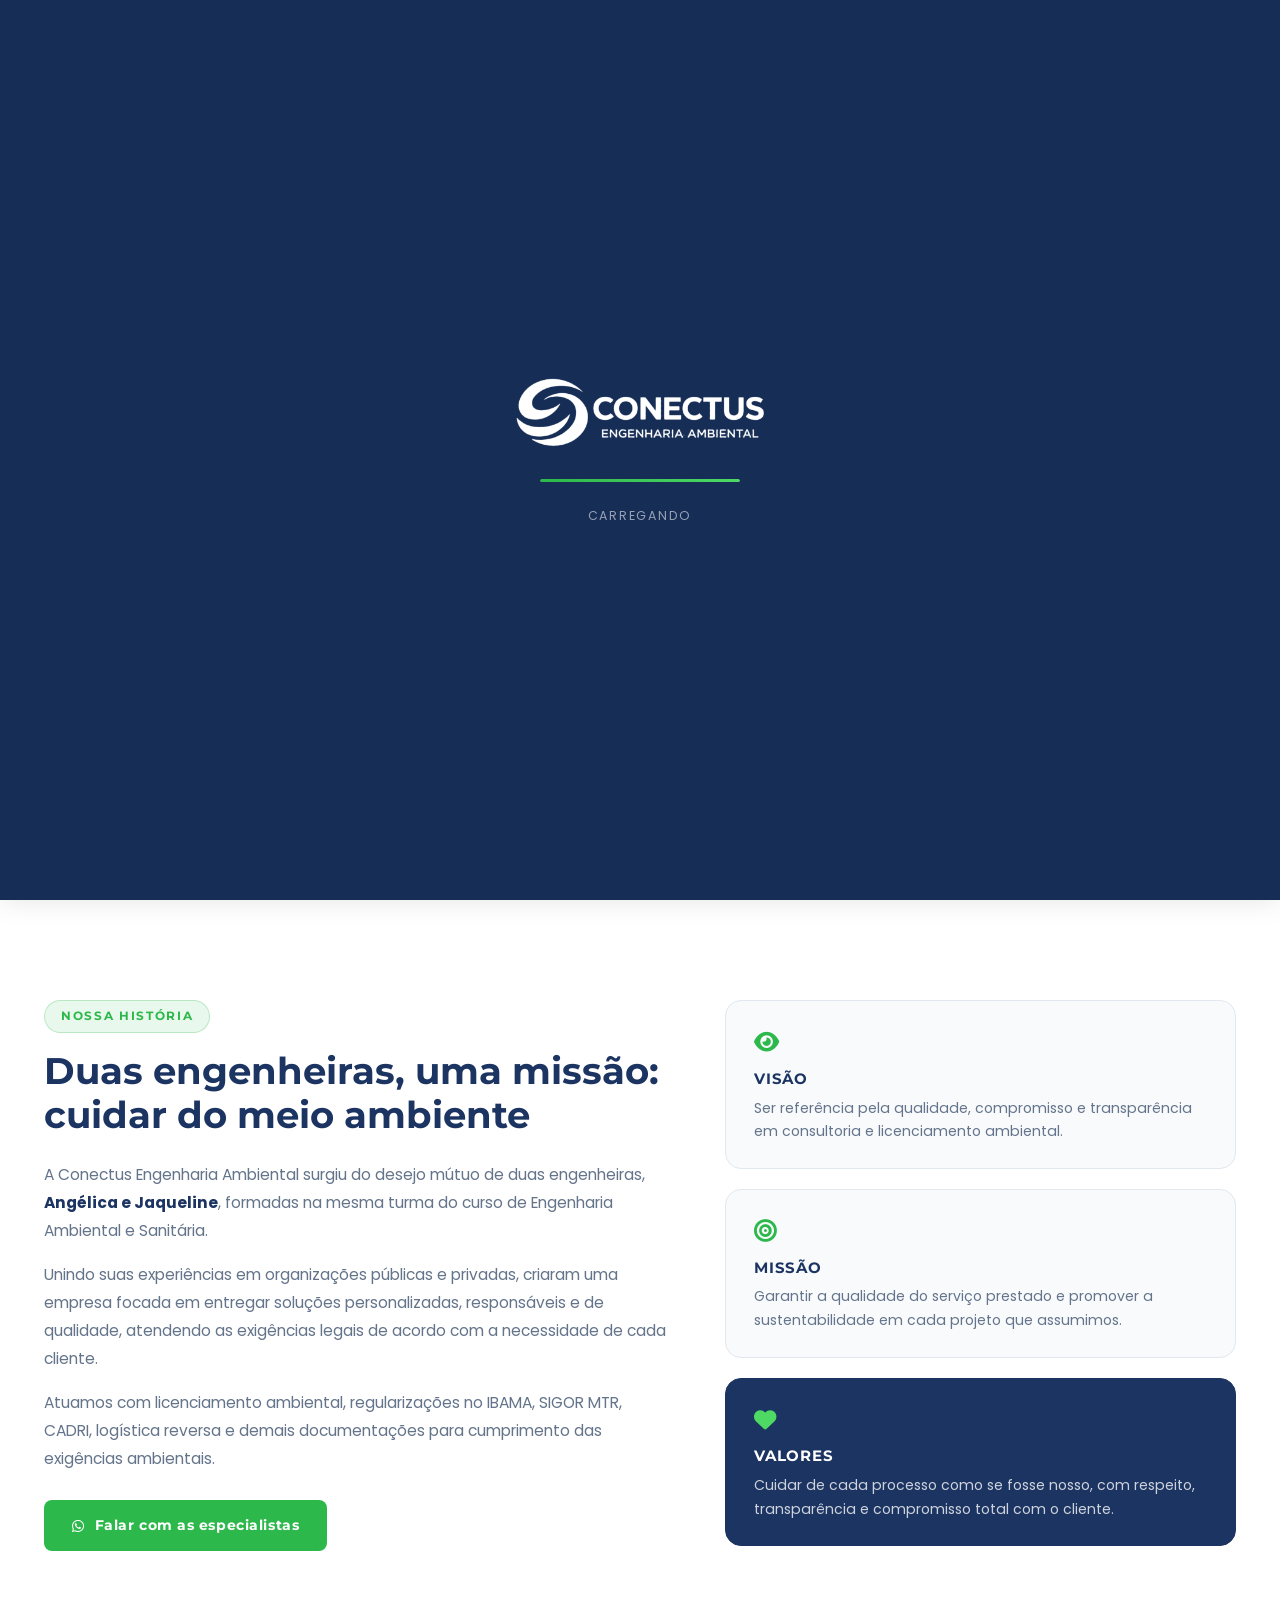
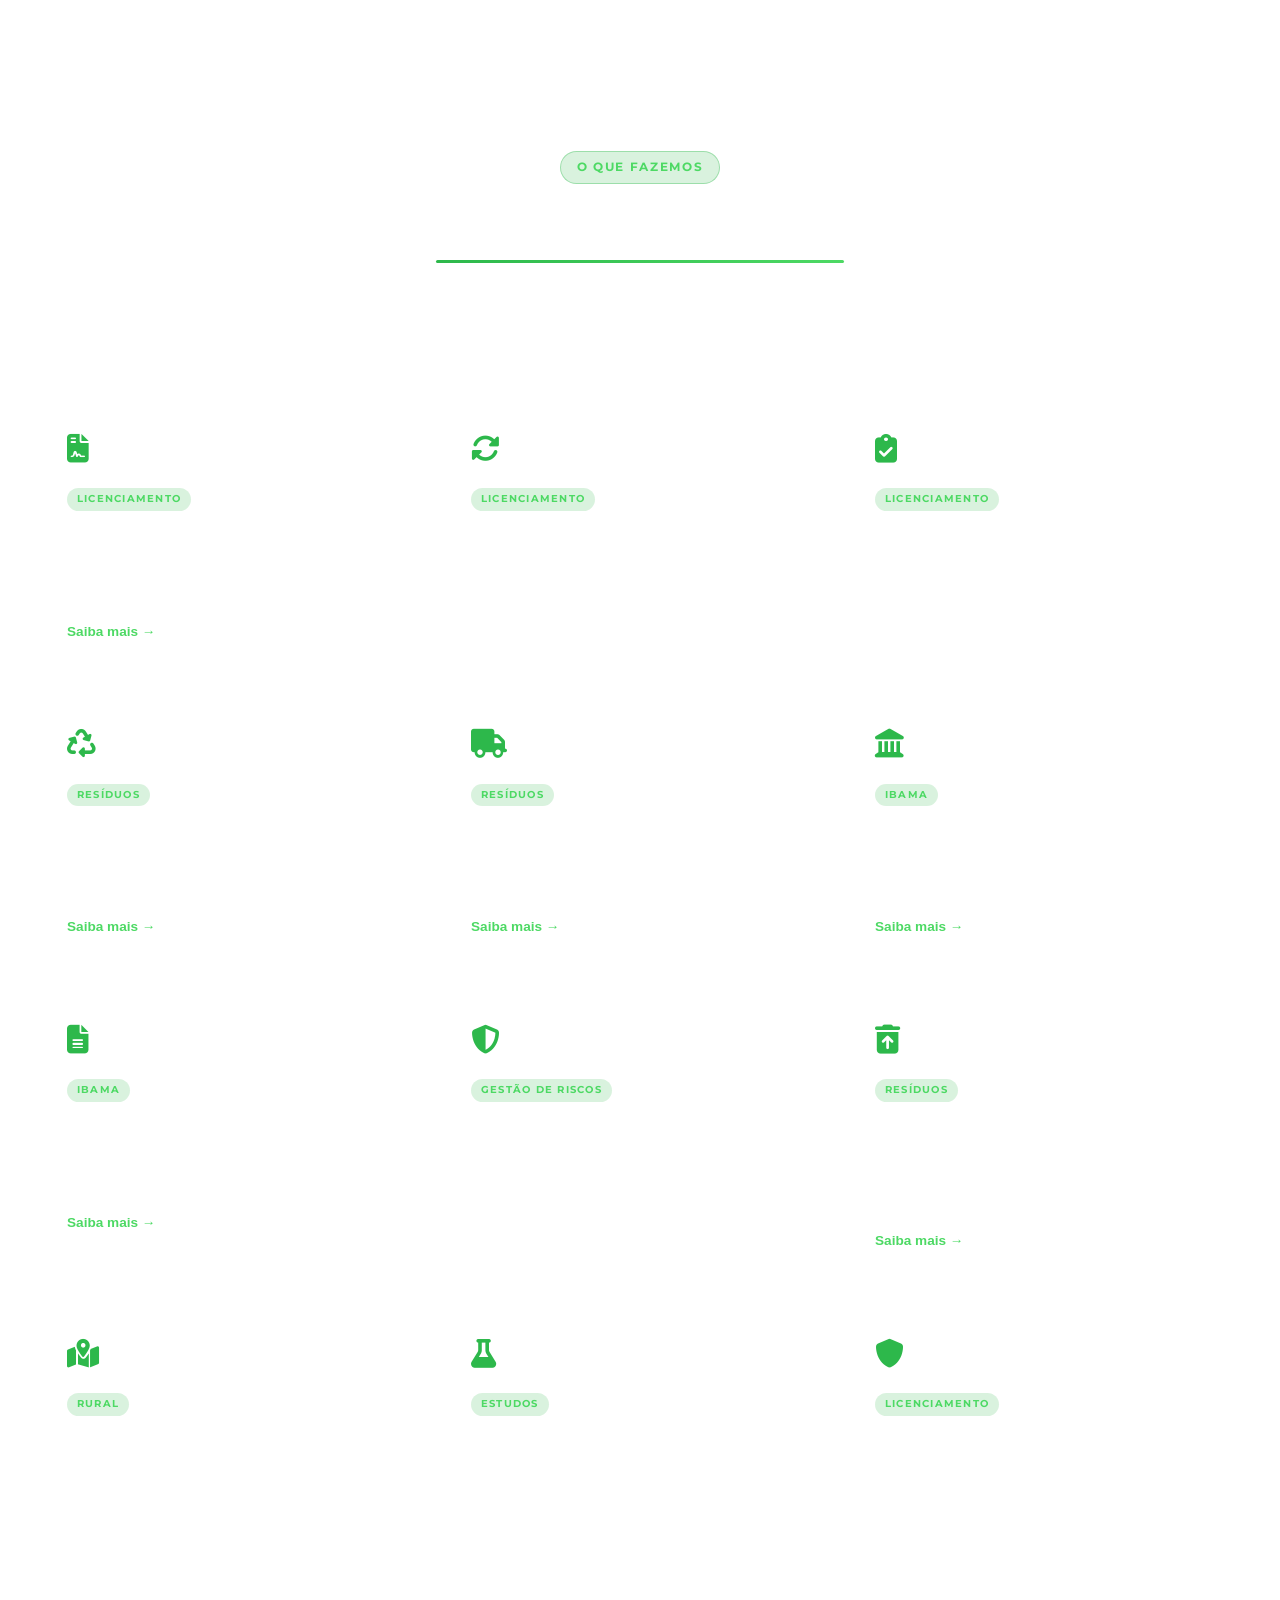
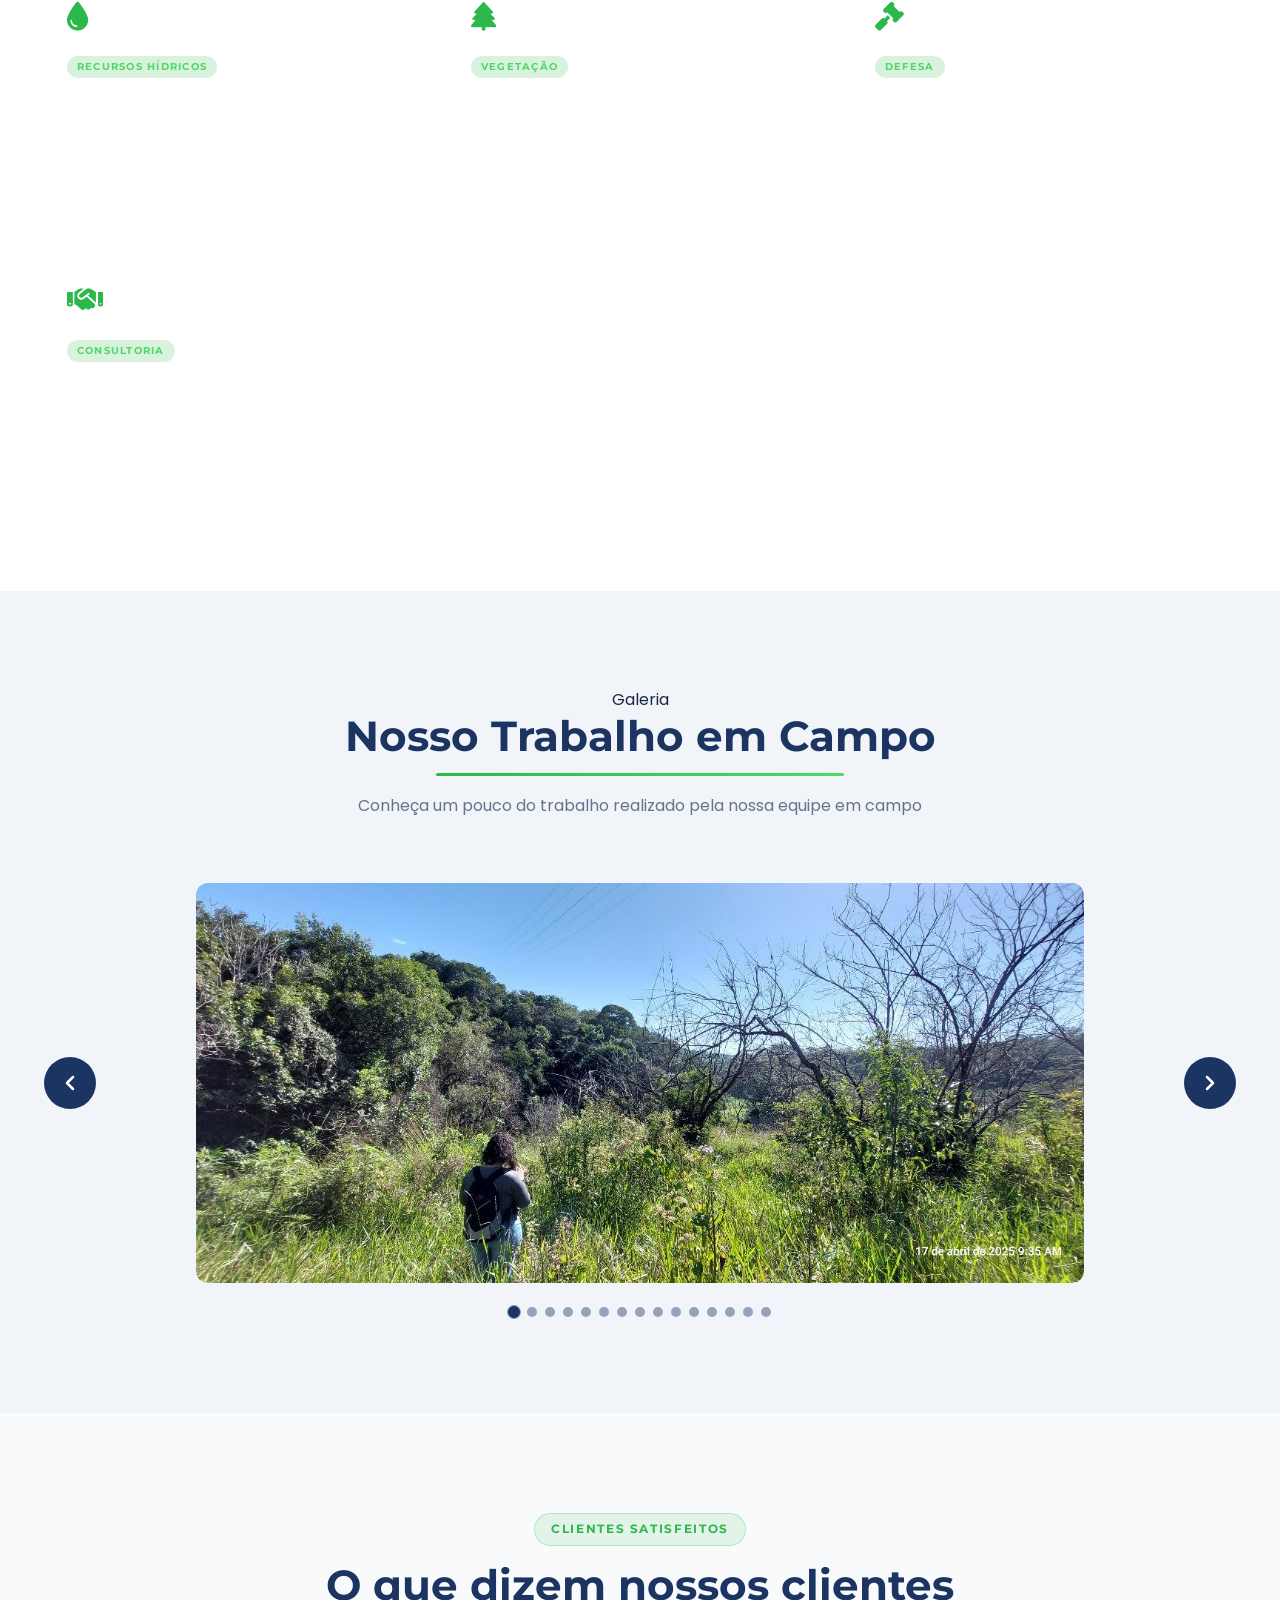
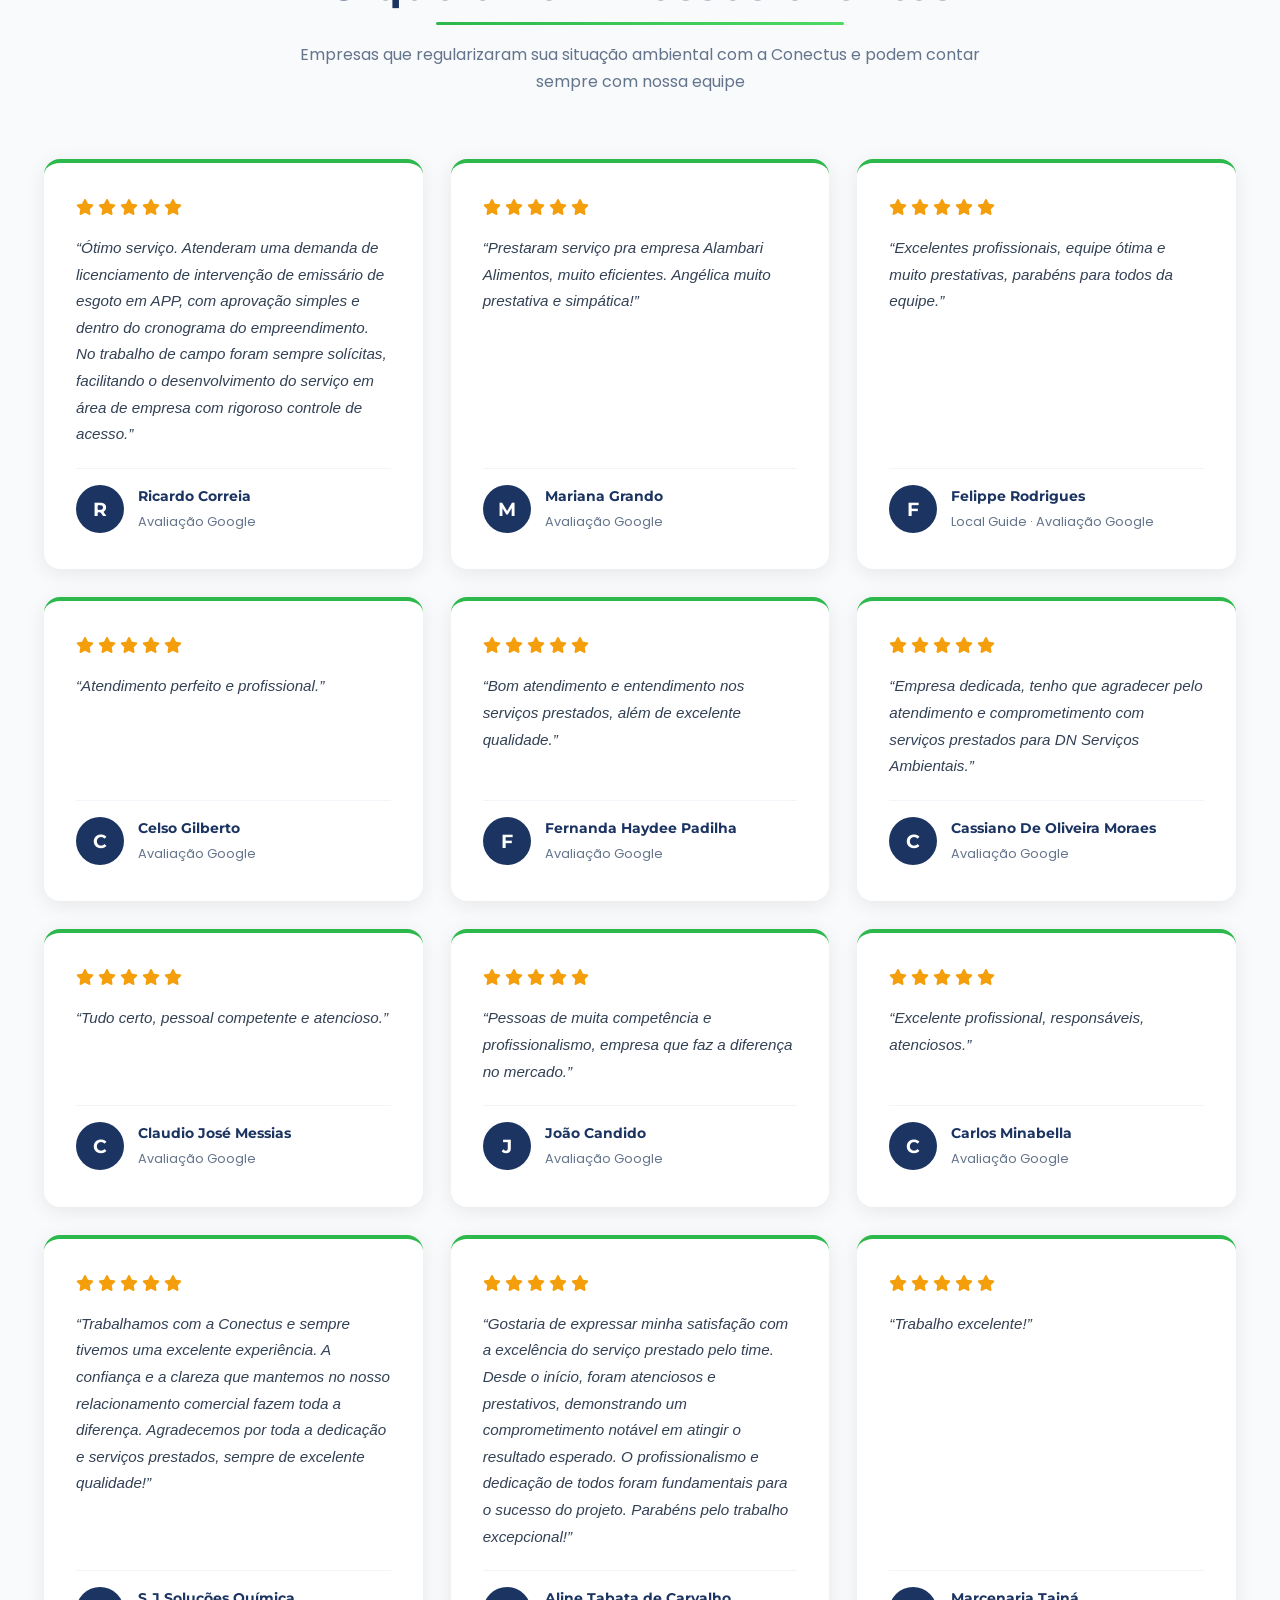
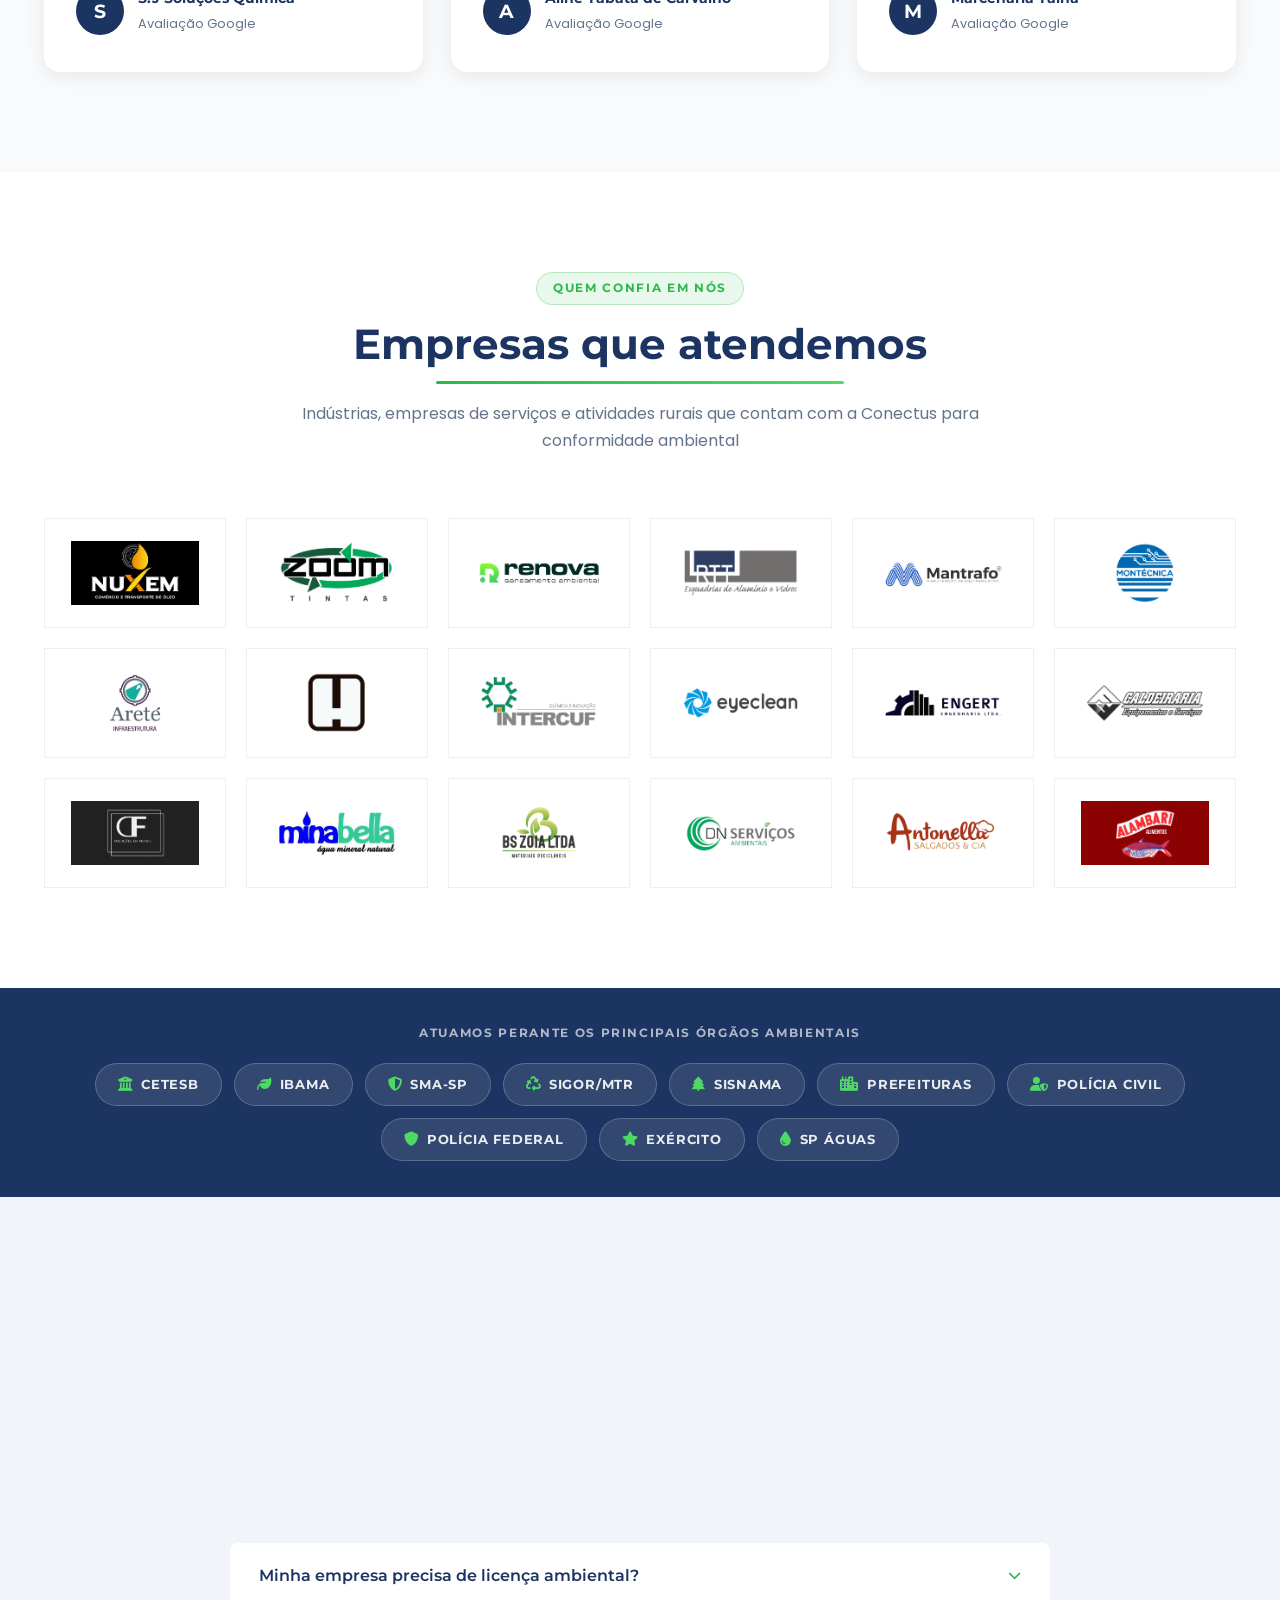
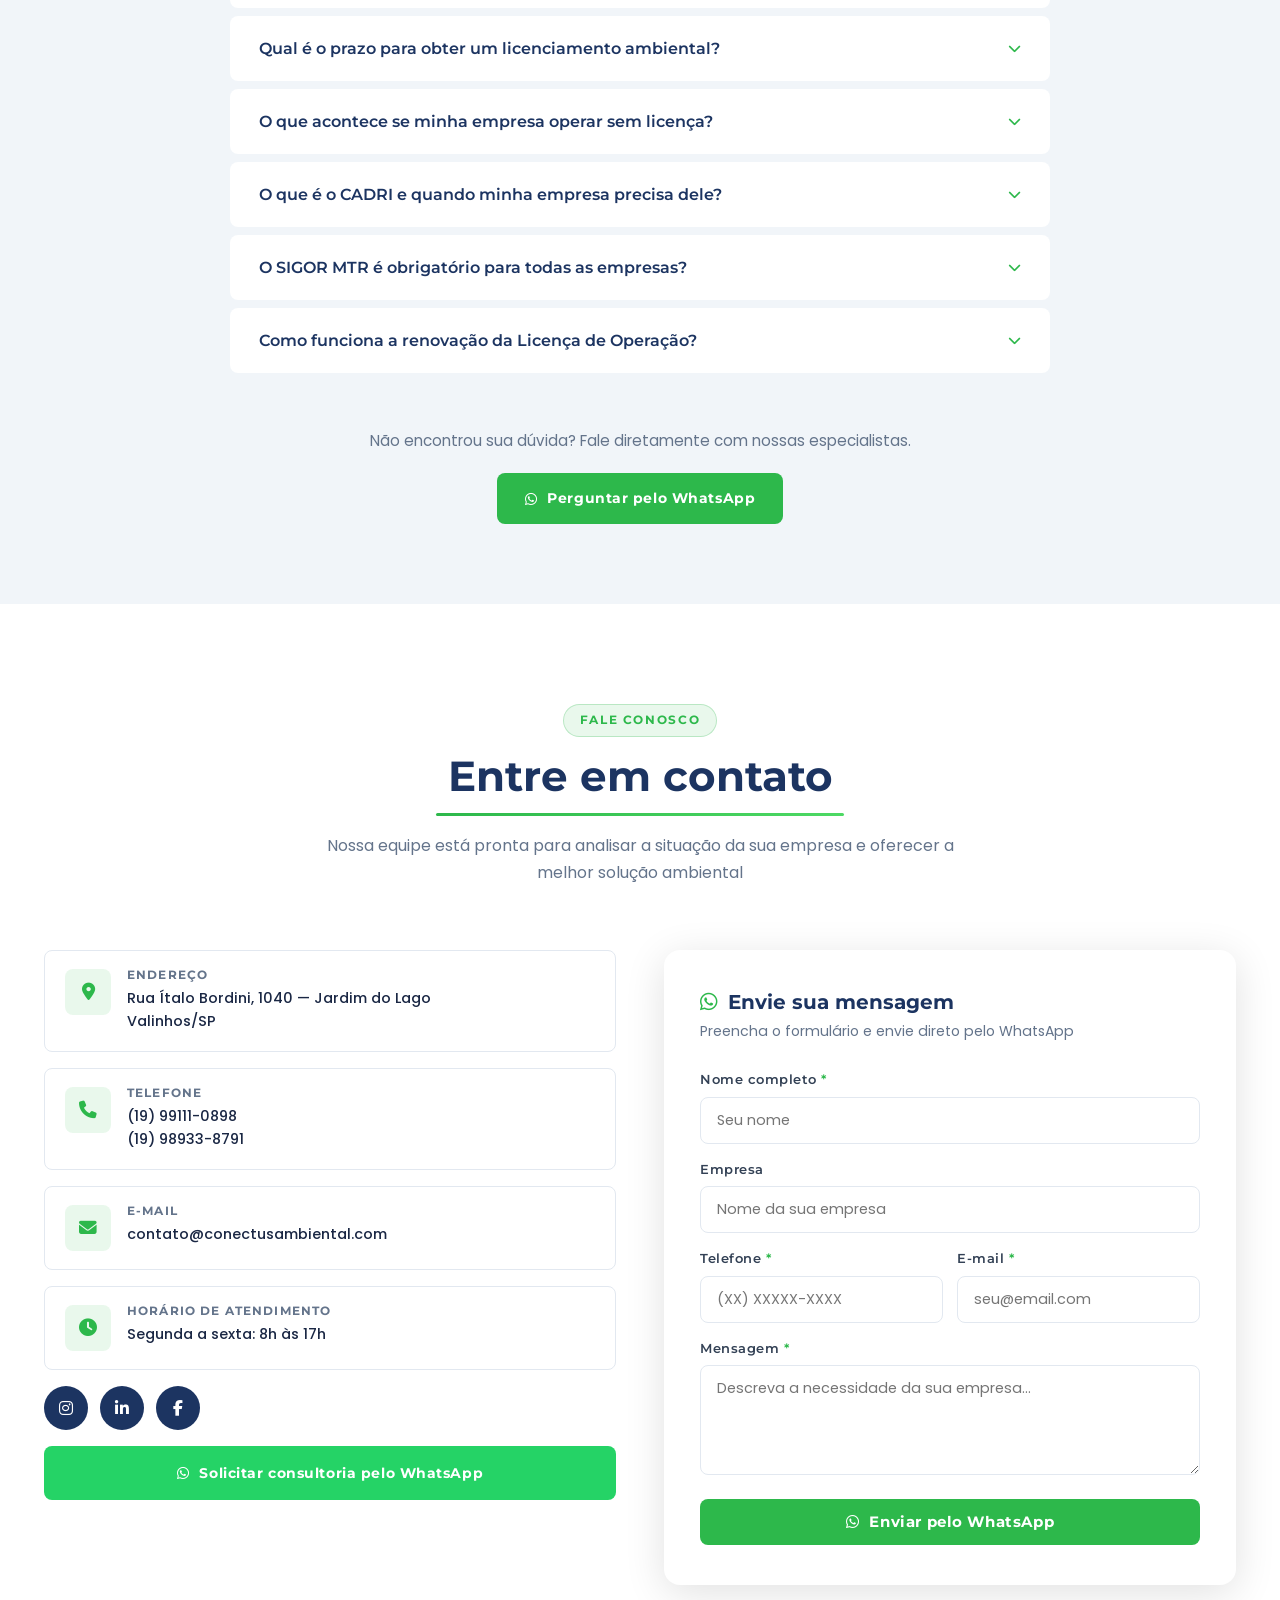
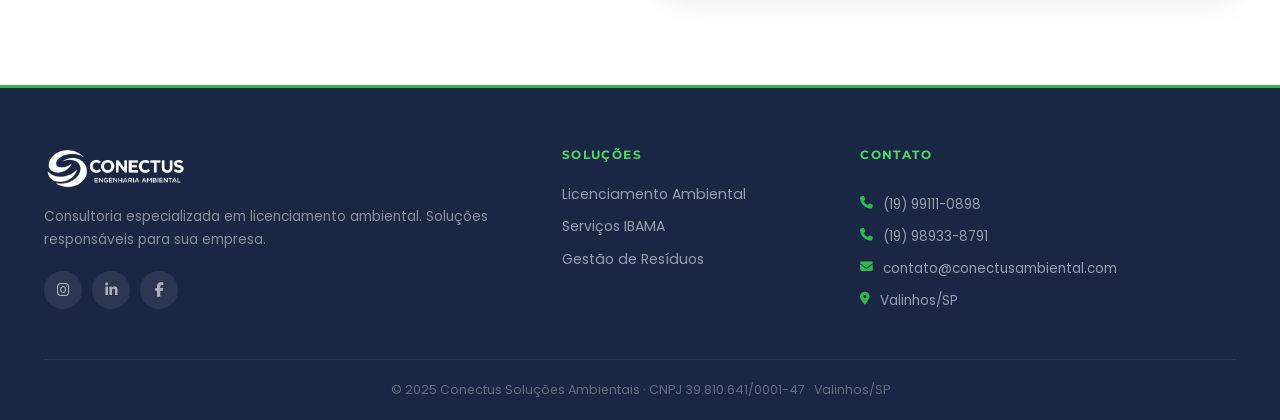
==== commit e9306e47: "Update files" ====
--- a/index.html
+++ b/index.html
@@ -3,32 +3,32 @@
 <head>
   <meta charset="UTF-8">
   <meta name="viewport" content="width=device-width, initial-scale=1.0">
-  <title>Conectus Soluções Ambientais</title>
+  <title>Conectus Engenharia Ambiental</title>
   <meta name="description" content="Consultoria especializada em licenciamento ambiental, IBAMA, CETESB e regularização ambiental em Valinhos/SP. Soluções personalizadas e responsáveis para sua empresa.">
   <meta name="robots" content="index, follow">
   <meta name="theme-color" content="#1C3461">
 
   <!-- Open Graph -->
-  <meta property="og:title" content="Conectus Soluções Ambientais">
+  <meta property="og:title" content="Conectus Engenharia Ambiental">
   <meta property="og:description" content="Consultoria especializada em licenciamento ambiental, IBAMA, CETESB e regularização ambiental em Valinhos/SP.">
   <meta property="og:type" content="website">
   <meta property="og:url" content="https://conectusambiental.com.br/">
-  <meta property="og:image" content="images/og-image.png">
+  <meta property="og:image" content="https://conectusambiental.com.br/images/favicon.png">
   <meta property="og:locale" content="pt_BR">
 
   <!-- Twitter Card -->
-  <meta name="twitter:card" content="summary_large_image">
-  <meta name="twitter:title" content="Conectus Soluções Ambientais">
+  <meta name="twitter:card" content="summary">
+  <meta name="twitter:title" content="Conectus Engenharia Ambiental">
   <meta name="twitter:description" content="Consultoria especializada em licenciamento ambiental em Valinhos/SP.">
-  <meta name="twitter:image" content="images/og-image.png">
+  <meta name="twitter:image" content="https://conectusambiental.com.br/images/favicon.png">
 
   <!-- Schema.org — LocalBusiness -->
   <script type="application/ld+json">
   {
     "@context": "https://schema.org",
     "@type": "LocalBusiness",
-    "name": "Conectus Soluções Ambientais",
-    "image": "https://conectusambiental.com.br/images/logo.png",
+    "name": "Conectus Engenharia Ambiental",
+    "image": "https://conectusambiental.com.br/images/favicon.png",
     "@id": "https://conectusambiental.com.br",
     "url": "https://conectusambiental.com.br",
     "telephone": "+55-19-99111-0898",
@@ -50,7 +50,7 @@
       "@type": "OpeningHoursSpecification",
       "dayOfWeek": ["Monday","Tuesday","Wednesday","Thursday","Friday"],
       "opens": "08:00",
-      "closes": "18:00"
+      "closes": "17:00"
     }],
     "sameAs": [
       "https://www.instagram.com/conectus.ambiental/",
@@ -58,6 +58,63 @@
       "https://www.facebook.com/conectus.ambiental"
     ],
     "description": "Consultoria especializada em licenciamento ambiental, IBAMA, CETESB e regularização ambiental em Valinhos/SP."
+  }
+  </script>
+
+  <!-- Schema.org — WebSite (sitelinks e busca) -->
+  <script type="application/ld+json">
+  {
+    "@context": "https://schema.org",
+    "@type": "WebSite",
+    "name": "Conectus Engenharia Ambiental",
+    "url": "https://conectusambiental.com.br/"
+  }
+  </script>
+
+  <!-- Schema.org — Navegação principal (sitelinks) -->
+  <script type="application/ld+json">
+  {
+    "@context": "https://schema.org",
+    "@type": "ItemList",
+    "name": "Páginas principais",
+    "itemListElement": [
+      {
+        "@type": "ListItem",
+        "position": 1,
+        "name": "Início",
+        "url": "https://conectusambiental.com.br/"
+      },
+      {
+        "@type": "ListItem",
+        "position": 2,
+        "name": "Sobre a Conectus",
+        "url": "https://conectusambiental.com.br/#sobre"
+      },
+      {
+        "@type": "ListItem",
+        "position": 3,
+        "name": "Licenciamento Ambiental",
+        "url": "https://conectusambiental.com.br/licenciamento-ambiental.html"
+      },
+      {
+        "@type": "ListItem",
+        "position": 4,
+        "name": "Serviços IBAMA",
+        "url": "https://conectusambiental.com.br/servicos-ibama.html"
+      },
+      {
+        "@type": "ListItem",
+        "position": 5,
+        "name": "Gestão de Resíduos",
+        "url": "https://conectusambiental.com.br/gestao-residuos.html"
+      },
+      {
+        "@type": "ListItem",
+        "position": 6,
+        "name": "Contato",
+        "url": "https://conectusambiental.com.br/#contato"
+      }
+    ]
   }
   </script>
 
@@ -105,7 +162,14 @@
       <nav class="desktop-nav" aria-label="Navegação principal">
         <a href="#inicio">Início</a>
         <a href="#sobre">Sobre</a>
-        <a href="#servicos">Serviços</a>
+        <div class="nav-dropdown">
+          <a href="#servicos">Serviços <i class="fas fa-chevron-down" style="font-size: 0.8em; margin-left: 4px;"></i></a>
+          <div class="dropdown-menu">
+            <a href="licenciamento-ambiental.html">Licenciamento Ambiental</a>
+            <a href="servicos-ibama.html">Serviços IBAMA</a>
+            <a href="gestao-residuos.html">Gestão de Resíduos</a>
+          </div>
+        </div>
         <a href="#galeria">Galeria</a>
         <a href="#depoimentos">Depoimentos</a>
         <a href="#faq">FAQ</a>
@@ -126,7 +190,10 @@
   <nav id="navMenu" class="mobile-nav" aria-label="Menu mobile" aria-hidden="true">
     <a href="#inicio" class="nav-link">Início</a>
     <a href="#sobre" class="nav-link">Sobre</a>
-    <a href="#servicos" class="nav-link">Serviços</a>
+    <a href="#servicos" class="nav-link">Serviços Gerais</a>
+    <a href="licenciamento-ambiental.html" class="nav-link sub-link" style="padding-left: 20px; font-size: 0.9em; color: var(--verde-claro);">— Licenciamento</a>
+    <a href="servicos-ibama.html" class="nav-link sub-link" style="padding-left: 20px; font-size: 0.9em; color: var(--verde-claro);">— Serviços IBAMA</a>
+    <a href="gestao-residuos.html" class="nav-link sub-link" style="padding-left: 20px; font-size: 0.9em; color: var(--verde-claro);">— Gestão de Resíduos</a>
     <a href="#galeria" class="nav-link">Galeria</a>
     <a href="#depoimentos" class="nav-link">Depoimentos</a>
     <a href="#faq" class="nav-link">FAQ</a>
@@ -144,13 +211,7 @@
       <span></span><span></span><span></span><span></span>
     </div>
     <div class="hero-conteudo">
-      <div class="hero-badge">
-        <i class="fas fa-leaf" aria-hidden="true"></i>
-        Licenciamento ambiental especializado
-      </div>
       <h1>
-        <img src="images/logo.png" alt="Conectus Soluções Ambientais" class="hero-logo">
-      </h1>
       <h2>Soluções responsáveis para regularização e licenciamento ambiental</h2>
       <p>Atendemos indústrias, empresas e atividades rurais com expertise técnica e compromisso com a sustentabilidade.</p>
       <div class="hero-botoes">
@@ -171,11 +232,6 @@
           <strong data-target="100" data-suffix="%">100%</strong>
           <span>Soluções personalizadas</span>
         </div>
-        <div class="hero-stat-div" aria-hidden="true"></div>
-        <div class="hero-stat">
-          <strong data-target="2">2</strong>
-          <span>Engenheiras especializadas</span>
-        </div>
       </div>
     </div>
   </section>
@@ -191,7 +247,7 @@
           <h2>Duas engenheiras, uma missão: cuidar do meio ambiente</h2>
           <p>A Conectus Engenharia Ambiental surgiu do desejo mútuo de duas engenheiras, <strong>Angélica e Jaqueline</strong>, formadas na mesma turma do curso de Engenharia Ambiental e Sanitária.</p>
           <p>Unindo suas experiências em organizações públicas e privadas, criaram uma empresa focada em entregar soluções personalizadas, responsáveis e de qualidade, atendendo as exigências legais de acordo com a necessidade de cada cliente.</p>
-          <p>Somos especialistas em regularização e licenciamento ambiental, atendendo diversos ramos de empresas e atividades rurais. Nosso forte é o licenciamento ambiental, regularizações no IBAMA, SIGOR MTR, CADRI, logística reversa e demais documentações para cumprimento das exigências ambientais.</p>
+          <p>Atuamos com licenciamento ambiental, regularizações no IBAMA, SIGOR MTR, CADRI, logística reversa e demais documentações para cumprimento das exigências ambientais.</p>
           <a href="https://wa.me/5519991110898?text=Ol%C3%A1%2C%20vim%20pelo%20site%20da%20Conectus%20e%20gostaria%20de%20uma%20consultoria%20ambiental." class="btn-primario" target="_blank" rel="noopener noreferrer">
             <i class="fab fa-whatsapp" aria-hidden="true"></i> Falar com as especialistas
           </a>
@@ -231,12 +287,15 @@
 
       <div class="servicos-grid">
 
-        <div class="servico-card fade-in">
-          <div class="servico-icone"><i class="fas fa-file-contract" aria-hidden="true"></i></div>
-          <span class="servico-categoria">Licenciamento</span>
-          <h3>Licenciamento ambiental completo</h3>
-          <p>Licença Prévia (LP), Licença de Instalação (LI) e Licença de Operação (LO). Acompanhamento de todo o processo junto aos órgãos competentes.</p>
-        </div>
+        <a href="licenciamento-ambiental.html" style="display: contents; text-decoration: none;">
+          <div class="servico-card fade-in">
+            <div class="servico-icone"><i class="fas fa-file-contract" aria-hidden="true"></i></div>
+            <span class="servico-categoria">Licenciamento</span>
+            <h3>Licenciamento ambiental completo</h3>
+            <p>Licença Prévia (LP), Licença de Instalação (LI) e Licença de Operação (LO). Acompanhamento de todo o processo junto aos órgãos competentes.</p>
+            <span style="color: var(--verde-claro); font-weight: 600; font-size: 0.85rem; margin-top: 10px; display: inline-block;">Saiba mais &rarr;</span>
+          </div>
+        </a>
 
         <div class="servico-card fade-in">
           <div class="servico-icone"><i class="fas fa-rotate" aria-hidden="true"></i></div>
@@ -252,33 +311,45 @@
           <p>Solicitação de Licença Simplificada e Dispensa de Licença Ambiental para atividades enquadradas nos critérios legais.</p>
         </div>
 
-        <div class="servico-card fade-in">
-          <div class="servico-icone"><i class="fas fa-recycle" aria-hidden="true"></i></div>
-          <span class="servico-categoria">Resíduos</span>
-          <h3>CADRI (CETESB)</h3>
-          <p>Solicitação do Certificado de Movimentação de Resíduos de Interesse Ambiental junto à CETESB com toda a documentação necessária.</p>
-        </div>
-
-        <div class="servico-card fade-in">
-          <div class="servico-icone"><i class="fas fa-truck" aria-hidden="true"></i></div>
-          <span class="servico-categoria">Resíduos</span>
-          <h3>SIGOR MTR</h3>
-          <p>Cadastro e gestão de Manifestos de Transporte de Resíduos no sistema SIGOR/MTR do CETESB com conformidade total.</p>
-        </div>
-
-        <div class="servico-card fade-in">
-          <div class="servico-icone"><i class="fas fa-landmark" aria-hidden="true"></i></div>
-          <span class="servico-categoria">IBAMA</span>
-          <h3>Cadastro e regularização no IBAMA</h3>
-          <p>Cadastro Técnico Federal, emissão de Certificado de Regularidade, regularização de taxas e atendimento a notificações e multas.</p>
-        </div>
-
-        <div class="servico-card fade-in">
-          <div class="servico-icone"><i class="fas fa-file-lines" aria-hidden="true"></i></div>
-          <span class="servico-categoria">IBAMA</span>
-          <h3>RAPP — Relatório anual ao IBAMA</h3>
-          <p>Elaboração e entrega do Relatório Anual de Atividades Potencialmente Poluidoras e Utilizadoras de Recursos Ambientais.</p>
-        </div>
+        <a href="gestao-residuos.html" style="display: contents; text-decoration: none;">
+          <div class="servico-card fade-in">
+            <div class="servico-icone"><i class="fas fa-recycle" aria-hidden="true"></i></div>
+            <span class="servico-categoria">Resíduos</span>
+            <h3>CADRI (CETESB)</h3>
+            <p>Solicitação do Certificado de Movimentação de Resíduos de Interesse Ambiental junto à CETESB com toda a documentação necessária.</p>
+            <span style="color: var(--verde-claro); font-weight: 600; font-size: 0.85rem; margin-top: 10px; display: inline-block;">Saiba mais &rarr;</span>
+          </div>
+        </a>
+
+        <a href="gestao-residuos.html" style="display: contents; text-decoration: none;">
+          <div class="servico-card fade-in">
+            <div class="servico-icone"><i class="fas fa-truck" aria-hidden="true"></i></div>
+            <span class="servico-categoria">Resíduos</span>
+            <h3>SIGOR MTR</h3>
+            <p>Cadastro e gestão de Manifestos de Transporte de Resíduos no sistema SIGOR/MTR do CETESB com conformidade total.</p>
+            <span style="color: var(--verde-claro); font-weight: 600; font-size: 0.85rem; margin-top: 10px; display: inline-block;">Saiba mais &rarr;</span>
+          </div>
+        </a>
+
+        <a href="servicos-ibama.html" style="display: contents; text-decoration: none;">
+          <div class="servico-card fade-in">
+            <div class="servico-icone"><i class="fas fa-landmark" aria-hidden="true"></i></div>
+            <span class="servico-categoria">IBAMA</span>
+            <h3>Cadastro e regularização no IBAMA</h3>
+            <p>Cadastro Técnico Federal, emissão de Certificado de Regularidade, regularização de taxas e atendimento a notificações e multas.</p>
+            <span style="color: var(--verde-claro); font-weight: 600; font-size: 0.85rem; margin-top: 10px; display: inline-block;">Saiba mais &rarr;</span>
+          </div>
+        </a>
+
+        <a href="servicos-ibama.html" style="display: contents; text-decoration: none;">
+          <div class="servico-card fade-in">
+            <div class="servico-icone"><i class="fas fa-file-lines" aria-hidden="true"></i></div>
+            <span class="servico-categoria">IBAMA</span>
+            <h3>RAPP — Relatório anual ao IBAMA</h3>
+            <p>Elaboração e entrega do Relatório Anual de Atividades Potencialmente Poluidoras e Utilizadoras de Recursos Ambientais.</p>
+            <span style="color: var(--verde-claro); font-weight: 600; font-size: 0.85rem; margin-top: 10px; display: inline-block;">Saiba mais &rarr;</span>
+          </div>
+        </a>
 
         <div class="servico-card fade-in">
           <div class="servico-icone"><i class="fas fa-shield-halved" aria-hidden="true"></i></div>
@@ -287,12 +358,15 @@
           <p>Elaboração do Programa de Gerenciamento de Riscos conforme exigências da norma P4.261 da CETESB.</p>
         </div>
 
-        <div class="servico-card fade-in">
-          <div class="servico-icone"><i class="fas fa-trash-can-arrow-up" aria-hidden="true"></i></div>
-          <span class="servico-categoria">Resíduos</span>
-          <h3>PGRS — Plano de gerenciamento de resíduos</h3>
-          <p>Elaboração do Plano de Gerenciamento de Resíduos Sólidos conforme a Política Nacional de Resíduos Sólidos (Lei 12.305).</p>
-        </div>
+        <a href="gestao-residuos.html" style="display: contents; text-decoration: none;">
+          <div class="servico-card fade-in">
+            <div class="servico-icone"><i class="fas fa-trash-can-arrow-up" aria-hidden="true"></i></div>
+            <span class="servico-categoria">Resíduos</span>
+            <h3>PGRS – Plano de Gerenciamento de Resíduos Sólidos</h3>
+            <p>Elaboração do Plano de Gerenciamento de Resíduos Sólidos conforme a Política Nacional de Resíduos Sólidos (Lei 12.305).</p>
+            <span style="color: var(--verde-claro); font-weight: 600; font-size: 0.85rem; margin-top: 10px; display: inline-block;">Saiba mais &rarr;</span>
+          </div>
+        </a>
 
         <div class="servico-card fade-in">
           <div class="servico-icone"><i class="fas fa-map-location-dot" aria-hidden="true"></i></div>
@@ -361,33 +435,21 @@
         </button>
         <div class="carrossel-track-outer">
           <div class="carrossel-track" id="galeriaTrack">
-            <div class="carrossel-slide"><img src="images/galeria/galeria-01.jpg" alt="Trabalho em campo 1" loading="lazy"></div>
-            <div class="carrossel-slide"><img src="images/galeria/galeria-02.jpg" alt="Trabalho em campo 2" loading="lazy"></div>
-            <div class="carrossel-slide"><img src="images/galeria/galeria-03.jpg" alt="Trabalho em campo 3" loading="lazy"></div>
-            <div class="carrossel-slide"><img src="images/galeria/galeria-04.jpg" alt="Trabalho em campo 4" loading="lazy"></div>
-            <div class="carrossel-slide"><img src="images/galeria/galeria-05.jpg" alt="Trabalho em campo 5" loading="lazy"></div>
-            <div class="carrossel-slide"><img src="images/galeria/galeria-06.jpg" alt="Trabalho em campo 6" loading="lazy"></div>
-            <div class="carrossel-slide"><img src="images/galeria/galeria-07.jpg" alt="Trabalho em campo 7" loading="lazy"></div>
-            <div class="carrossel-slide"><img src="images/galeria/galeria-08.jpg" alt="Trabalho em campo 8" loading="lazy"></div>
-            <div class="carrossel-slide"><img src="images/galeria/galeria-09.jpg" alt="Trabalho em campo 9" loading="lazy"></div>
-            <div class="carrossel-slide"><img src="images/galeria/galeria-10.jpg" alt="Trabalho em campo 10" loading="lazy"></div>
-            <div class="carrossel-slide"><img src="images/galeria/galeria-11.jpg" alt="Trabalho em campo 11" loading="lazy"></div>
-            <div class="carrossel-slide"><img src="images/galeria/galeria-12.jpg" alt="Trabalho em campo 12" loading="lazy"></div>
-            <div class="carrossel-slide"><img src="images/galeria/galeria-13.jpg" alt="Trabalho em campo 13" loading="lazy"></div>
-            <div class="carrossel-slide"><img src="images/galeria/galeria-14.jpg" alt="Trabalho em campo 14" loading="lazy"></div>
-            <div class="carrossel-slide"><img src="images/galeria/galeria-15.jpg" alt="Trabalho em campo 15" loading="lazy"></div>
-            <div class="carrossel-slide"><img src="images/galeria/galeria-16.jpg" alt="Trabalho em campo 16" loading="lazy"></div>
-            <div class="carrossel-slide"><img src="images/galeria/galeria-17.jpg" alt="Trabalho em campo 17" loading="lazy"></div>
-            <div class="carrossel-slide"><img src="images/galeria/galeria-18.jpg" alt="Trabalho em campo 18" loading="lazy"></div>
-            <div class="carrossel-slide"><img src="images/galeria/galeria-19.jpg" alt="Trabalho em campo 19" loading="lazy"></div>
-            <div class="carrossel-slide"><img src="images/galeria/galeria-20.jpg" alt="Trabalho em campo 20" loading="lazy"></div>
-            <div class="carrossel-slide"><img src="images/galeria/galeria-21.jpg" alt="Trabalho em campo 21" loading="lazy"></div>
-            <div class="carrossel-slide"><img src="images/galeria/galeria-22.jpg" alt="Trabalho em campo 22" loading="lazy"></div>
-            <div class="carrossel-slide"><img src="images/galeria/galeria-23.jpg" alt="Trabalho em campo 23" loading="lazy"></div>
-            <div class="carrossel-slide"><img src="images/galeria/galeria-24.jpg" alt="Trabalho em campo 24" loading="lazy"></div>
-            <div class="carrossel-slide"><img src="images/galeria/galeria-25.jpg" alt="Trabalho em campo 25" loading="lazy"></div>
-            <div class="carrossel-slide"><img src="images/galeria/galeria-26.jpg" alt="Trabalho em campo 26" loading="lazy"></div>
-            <div class="carrossel-slide"><img src="images/galeria/galeria-27.jpg" alt="Trabalho em campo 27" loading="lazy"></div>
+            <div class="carrossel-slide"><img src="images/galeria/Fotos%20da%20Galeria%20(1).jpg" alt="Fotos da Galeria 1" loading="lazy"></div>
+            <div class="carrossel-slide"><img src="images/galeria/Fotos%20da%20Galeria%20(1).jpeg" alt="Fotos da Galeria 2" loading="lazy"></div>
+            <div class="carrossel-slide"><img src="images/galeria/Fotos%20da%20Galeria%20(2).jpg" alt="Fotos da Galeria 3" loading="lazy"></div>
+            <div class="carrossel-slide"><img src="images/galeria/Fotos%20da%20Galeria%20(2).jpeg" alt="Fotos da Galeria 4" loading="lazy"></div>
+            <div class="carrossel-slide"><img src="images/galeria/Fotos%20da%20Galeria%20(3).jpg" alt="Fotos da Galeria 5" loading="lazy"></div>
+            <div class="carrossel-slide"><img src="images/galeria/Fotos%20da%20Galeria%20(3).jpeg" alt="Fotos da Galeria 6" loading="lazy"></div>
+            <div class="carrossel-slide"><img src="images/galeria/Fotos%20da%20Galeria%20(4).jpg" alt="Fotos da Galeria 7" loading="lazy"></div>
+            <div class="carrossel-slide"><img src="images/galeria/Fotos%20da%20Galeria%20(4).jpeg" alt="Fotos da Galeria 8" loading="lazy"></div>
+            <div class="carrossel-slide"><img src="images/galeria/Fotos%20da%20Galeria%20(5).jpg" alt="Fotos da Galeria 9" loading="lazy"></div>
+            <div class="carrossel-slide"><img src="images/galeria/Fotos%20da%20Galeria%20(5).jpeg" alt="Fotos da Galeria 10" loading="lazy"></div>
+            <div class="carrossel-slide"><img src="images/galeria/Fotos%20da%20Galeria%20(6).jpg" alt="Fotos da Galeria 11" loading="lazy"></div>
+            <div class="carrossel-slide"><img src="images/galeria/Fotos%20da%20Galeria%20(6).jpeg" alt="Fotos da Galeria 12" loading="lazy"></div>
+            <div class="carrossel-slide"><img src="images/galeria/Fotos%20da%20Galeria%20(7).jpg" alt="Fotos da Galeria 13" loading="lazy"></div>
+            <div class="carrossel-slide"><img src="images/galeria/Fotos%20da%20Galeria%20(7).jpeg" alt="Fotos da Galeria 14" loading="lazy"></div>
+            <div class="carrossel-slide"><img src="images/galeria/Fotos%20da%20Galeria%20(8).jpeg" alt="Fotos da Galeria 15" loading="lazy"></div>
           </div>
         </div>
         <button class="carrossel-btn carrossel-btn-next" id="galeriaProximo" aria-label="Próxima imagem">
@@ -590,24 +652,24 @@
         <p>Indústrias, empresas de serviços e atividades rurais que contam com a Conectus para conformidade ambiental</p>
       </div>
       <div class="clientes-grid fade-in">
-        <div class="cliente-logo"><img src="images/clientes/alambari.png" alt="Alambari Alimentos" loading="lazy"></div>
-        <div class="cliente-logo"><img src="images/clientes/antonella.png" alt="Antonella Salgados" loading="lazy"></div>
-        <div class="cliente-logo"><img src="images/clientes/arete.jpg" alt="Arete" loading="lazy"></div>
-        <div class="cliente-logo"><img src="images/clientes/bs-zoia.png" alt="BS Zoia" loading="lazy"></div>
-        <div class="cliente-logo"><img src="images/clientes/df-metais.jpeg" alt="DF Soluções em Metais" loading="lazy"></div>
-        <div class="cliente-logo"><img src="images/clientes/dn-servicos.png" alt="DN Serviços Ambientais" loading="lazy"></div>
-        <div class="cliente-logo"><img src="images/clientes/engert.png" alt="Engert" loading="lazy"></div>
-        <div class="cliente-logo"><img src="images/clientes/eyeclean.jpg" alt="Eyeclean" loading="lazy"></div>
-        <div class="cliente-logo"><img src="images/clientes/ff-caldeiraria.png" alt="FF Caldeiraria" loading="lazy"></div>
-        <div class="cliente-logo"><img src="images/clientes/hassegawa.png" alt="Hassegawa" loading="lazy"></div>
-        <div class="cliente-logo"><img src="images/clientes/intercuf.png" alt="Intercuf" loading="lazy"></div>
-        <div class="cliente-logo"><img src="images/clientes/mantrafo.jpg" alt="Mantrafo" loading="lazy"></div>
-        <div class="cliente-logo"><img src="images/clientes/minabela.jpg" alt="Minabela" loading="lazy"></div>
-        <div class="cliente-logo"><img src="images/clientes/montecnica.png" alt="Montécnica" loading="lazy"></div>
-        <div class="cliente-logo"><img src="images/clientes/nuxem.png" alt="Nuxem" loading="lazy"></div>
-        <div class="cliente-logo"><img src="images/clientes/renova.jpeg" alt="Renova" loading="lazy"></div>
-        <div class="cliente-logo"><img src="images/clientes/rtt-esquadrias.png" alt="RTT Esquadrias de Alumínio e Vidros" loading="lazy"></div>
-        <div class="cliente-logo"><img src="images/clientes/zoom-tintas.png" alt="Zoom Tintas" loading="lazy"></div>
+        <div class="cliente-logo"><img src="images/clientes/1.png" alt="Cliente" loading="lazy"></div>
+        <div class="cliente-logo"><img src="images/clientes/2.png" alt="Cliente" loading="lazy"></div>
+        <div class="cliente-logo"><img src="images/clientes/3.png" alt="Cliente" loading="lazy"></div>
+        <div class="cliente-logo"><img src="images/clientes/4.png" alt="Cliente" loading="lazy"></div>
+        <div class="cliente-logo"><img src="images/clientes/5.png" alt="Cliente" loading="lazy"></div>
+        <div class="cliente-logo"><img src="images/clientes/6.png" alt="Cliente" loading="lazy"></div>
+        <div class="cliente-logo"><img src="images/clientes/7.png" alt="Cliente" loading="lazy"></div>
+        <div class="cliente-logo"><img src="images/clientes/8.png" alt="Cliente" loading="lazy"></div>
+        <div class="cliente-logo"><img src="images/clientes/9.png" alt="Cliente" loading="lazy"></div>
+        <div class="cliente-logo"><img src="images/clientes/10.png" alt="Cliente" loading="lazy"></div>
+        <div class="cliente-logo"><img src="images/clientes/11.png" alt="Cliente" loading="lazy"></div>
+        <div class="cliente-logo"><img src="images/clientes/12.png" alt="Cliente" loading="lazy"></div>
+        <div class="cliente-logo"><img src="images/clientes/13.png" alt="Cliente" loading="lazy"></div>
+        <div class="cliente-logo"><img src="images/clientes/14.png" alt="Cliente" loading="lazy"></div>
+        <div class="cliente-logo"><img src="images/clientes/15.png" alt="Cliente" loading="lazy"></div>
+        <div class="cliente-logo"><img src="images/clientes/16.png" alt="Cliente" loading="lazy"></div>
+        <div class="cliente-logo"><img src="images/clientes/17.png" alt="Cliente" loading="lazy"></div>
+        <div class="cliente-logo"><img src="images/clientes/18.png" alt="Cliente" loading="lazy"></div>
       </div>
     </div>
   </section>
@@ -758,7 +820,7 @@
             <div class="contato-icone"><i class="fas fa-clock" aria-hidden="true"></i></div>
             <div>
               <h3>Horário de atendimento</h3>
-              <p>Segunda a sexta: 8h às 18h</p>
+              <p>Segunda a sexta: 8h às 17h</p>
             </div>
           </div>
 
@@ -780,13 +842,11 @@
 
         </div>
 
-        <!-- Formulário de contato -->
-        <!-- IMPORTANTE: Para ativar o envio por email, crie uma conta gratuita em formspree.io,
-             crie um novo formulário e substitua "SEU_ID_AQUI" pelo ID gerado. -->
+        <!-- Formulário de contato — envio via WhatsApp -->
         <div class="contato-form-box fade-in">
-          <h3><i class="fas fa-paper-plane" aria-hidden="true"></i> Envie sua mensagem</h3>
-          <p class="form-subtitulo">Preencha o formulário e retornamos em até 24h</p>
-          <form id="contatoForm" action="https://formspree.io/f/SEU_ID_AQUI" method="POST" novalidate>
+          <h3><i class="fab fa-whatsapp" aria-hidden="true"></i> Envie sua mensagem</h3>
+          <p class="form-subtitulo">Preencha o formulário e envie direto pelo WhatsApp</p>
+          <form id="contatoForm" novalidate>
             <div class="campo-grupo">
               <label for="nome">Nome completo <span class="obrigatorio">*</span></label>
               <input type="text" id="nome" name="nome" required placeholder="Seu nome">
@@ -810,13 +870,13 @@
               <textarea id="mensagem" name="mensagem" rows="4" required placeholder="Descreva a necessidade da sua empresa..."></textarea>
             </div>
             <button type="submit" class="btn-primario btn-form" id="btnEnviar">
-              <i class="fas fa-paper-plane" aria-hidden="true"></i> Enviar mensagem
+              <i class="fab fa-whatsapp" aria-hidden="true"></i> Enviar pelo WhatsApp
             </button>
             <div class="form-sucesso" id="formSucesso" style="display:none" role="alert">
-              <i class="fas fa-check-circle" aria-hidden="true"></i> Mensagem enviada! Entraremos em contato em breve.
+              <i class="fas fa-check-circle" aria-hidden="true"></i> WhatsApp aberto com sua mensagem! Aguardamos seu contato.
             </div>
             <div class="form-erro" id="formErro" style="display:none" role="alert">
-              <i class="fas fa-exclamation-circle" aria-hidden="true"></i> Falha ao enviar. Tente pelo WhatsApp ou e-mail.
+              <i class="fas fa-exclamation-circle" aria-hidden="true"></i> Preencha todos os campos obrigatórios (*).
             </div>
           </form>
         </div>
@@ -825,21 +885,6 @@
     </div>
   </section>
 
-  <!-- ===== MAPA ===== -->
-  <section class="mapa-secao" aria-label="Localização da Conectus Soluções Ambientais">
-    <div class="mapa-topo">
-      <i class="fas fa-map-marker-alt" aria-hidden="true"></i>
-      <span>Rua Ítalo Bordini, 1040 — Jardim do Lago, Valinhos/SP</span>
-    </div>
-    <div class="mapa-container">
-      <iframe
-        src="https://maps.google.com/maps?q=Rua+Italo+Bordini+1040+Jardim+do+Lago+Valinhos+SP+Brasil&t=&z=16&ie=UTF8&iwloc=&output=embed"
-        width="100%" height="420" style="border:0;" allowfullscreen
-        loading="lazy" referrerpolicy="no-referrer-when-downgrade"
-        title="Localização Conectus Soluções Ambientais — Valinhos/SP">
-      </iframe>
-    </div>
-  </section>
 
   <!-- ===== FOOTER ===== -->
   <footer class="footer">
@@ -862,20 +907,7 @@
           </div>
         </div>
 
-        <div class="footer-links-col">
-          <h4>Navegação</h4>
-          <nav aria-label="Links do rodapé">
-            <a href="#inicio">Início</a>
-            <a href="#sobre">Sobre</a>
-            <a href="#servicos">Serviços</a>
-            <a href="#galeria">Galeria</a>
-            <a href="#depoimentos">Depoimentos</a>
-            <a href="#faq">FAQ</a>
-            <a href="#contato">Contato</a>
-          </nav>
-        </div>
-
-        <div class="footer-links-col">
+<div class="footer-links-col">
           <h4>Soluções</h4>
           <nav aria-label="Soluções">
             <a href="licenciamento-ambiental.html">Licenciamento Ambiental</a>
@@ -1057,36 +1089,43 @@
       });
     });
 
-    // ===== FORMULÁRIO (FORMSPREE AJAX) =====
+    // ===== FORMULÁRIO — ENVIO VIA WHATSAPP =====
     const contatoForm = document.getElementById('contatoForm');
     if (contatoForm) {
-      contatoForm.addEventListener('submit', async (e) => {
+      contatoForm.addEventListener('submit', (e) => {
         e.preventDefault();
-        const btnEnviar = document.getElementById('btnEnviar');
         const sucesso = document.getElementById('formSucesso');
-        const erro = document.getElementById('formErro');
+        const erro    = document.getElementById('formErro');
         sucesso.style.display = 'none';
-        erro.style.display = 'none';
-        btnEnviar.disabled = true;
-        btnEnviar.innerHTML = '<i class="fas fa-spinner fa-spin"></i> Enviando...';
-        try {
-          const res = await fetch(contatoForm.action, {
-            method: 'POST',
-            body: new FormData(contatoForm),
-            headers: { 'Accept': 'application/json' }
-          });
-          if (res.ok) {
-            contatoForm.reset();
-            sucesso.style.display = 'flex';
-            btnEnviar.style.display = 'none';
-          } else {
-            throw new Error('erro');
-          }
-        } catch {
+        erro.style.display    = 'none';
+
+        const nome     = document.getElementById('nome').value.trim();
+        const empresa  = document.getElementById('empresa').value.trim();
+        const telefone = document.getElementById('telefone').value.trim();
+        const email    = document.getElementById('email').value.trim();
+        const mensagem = document.getElementById('mensagem').value.trim();
+
+        if (!nome || !telefone || !email || !mensagem) {
           erro.style.display = 'flex';
-          btnEnviar.disabled = false;
-          btnEnviar.innerHTML = '<i class="fas fa-paper-plane"></i> Enviar mensagem';
+          return;
         }
+
+        let texto = `Olá! Entro em contato pelo formulário do site da Conectus.\n\n`;
+        texto += `*Nome:* ${nome}\n`;
+        if (empresa) texto += `*Empresa:* ${empresa}\n`;
+        texto += `*Telefone:* ${telefone}\n`;
+        texto += `*E-mail:* ${email}\n\n`;
+        texto += `*Mensagem:*\n${mensagem}`;
+
+        window.open(
+          `https://wa.me/5519991110898?text=${encodeURIComponent(texto)}`,
+          '_blank',
+          'noopener,noreferrer'
+        );
+
+        contatoForm.reset();
+        sucesso.style.display = 'flex';
+        document.getElementById('btnEnviar').style.display = 'none';
       });
     }
 
--- a/style.css
+++ b/style.css
@@ -177,13 +177,14 @@
   position: fixed;
   top: 0; left: 0; right: 0;
   z-index: 1000;
-  background: transparent;
-  transition: background var(--transicao), box-shadow var(--transicao), backdrop-filter var(--transicao);
+  background: var(--branco);
+  box-shadow: 0 2px 15px rgba(0,0,0,0.08);
+  transition: all var(--transicao);
 }
 #header.rolado {
-  background: rgba(28, 52, 97, 0.96);
-  backdrop-filter: blur(14px);
-  box-shadow: 0 2px 24px rgba(0,0,0,0.22);
+  padding: 5px 0;
+  background: var(--branco);
+  box-shadow: 0 4px 20px rgba(0,0,0,0.12);
 }
 
 .header-container {
@@ -213,7 +214,7 @@
   font-weight: 600;
   letter-spacing: 0.08em;
   text-transform: uppercase;
-  color: rgba(255,255,255,0.82);
+  color: var(--azul);
   position: relative;
   padding-bottom: 4px;
   transition: color var(--transicao);
@@ -227,10 +228,55 @@
   transition: width var(--transicao);
 }
 .desktop-nav a:hover,
-.desktop-nav a.ativo { color: var(--branco); }
+.desktop-nav a.ativo { color: var(--verde); }
 .desktop-nav a:hover::after,
 .desktop-nav a.ativo::after { width: 100%; }
 
+/* Dropdown */
+.nav-dropdown {
+  position: relative;
+  display: flex;
+  align-items: center;
+}
+.dropdown-menu {
+  position: absolute;
+  top: 100%;
+  left: 0;
+  background: var(--branco);
+  border-radius: var(--radius);
+  box-shadow: 0 10px 25px rgba(0,0,0,0.1);
+  padding: 10px 0;
+  min-width: 240px;
+  opacity: 0;
+  visibility: hidden;
+  transform: translateY(10px);
+  transition: all var(--transicao);
+  z-index: 100;
+  margin-top: 15px;
+}
+.nav-dropdown:hover .dropdown-menu {
+  opacity: 1;
+  visibility: visible;
+  transform: translateY(0);
+}
+.dropdown-menu a {
+  display: block;
+  padding: 10px 20px;
+  color: var(--texto) !important;
+  font-family: var(--fonte-texto);
+  font-size: 0.9rem;
+  font-weight: 500;
+  text-transform: none;
+  letter-spacing: normal;
+}
+.dropdown-menu a::after {
+  display: none; /* Remove underline do dropdown */
+}
+.dropdown-menu a:hover {
+  background: rgba(45, 184, 75, 0.08);
+  color: var(--verde) !important;
+  padding-left: 24px;
+}
 .header-whatsapp {
   display: flex;
   align-items: center;
@@ -264,7 +310,7 @@
   display: block;
   width: 26px;
   height: 2px;
-  background: var(--branco);
+  background: var(--azul);
   border-radius: 2px;
   transition: transform 0.35s ease, opacity 0.35s ease;
 }
@@ -325,8 +371,8 @@
   padding: 120px 0 80px;
   background:
     linear-gradient(135deg, rgba(28, 52, 97, 0.75) 0%, rgba(28, 52, 97, 0.55) 100%),
-    url('images/bg-hero.jpg')
-    center 22% / cover no-repeat;
+    url('images/bg-hero.png')
+    center center / cover no-repeat;
   background-attachment: scroll, scroll;
 }
 
